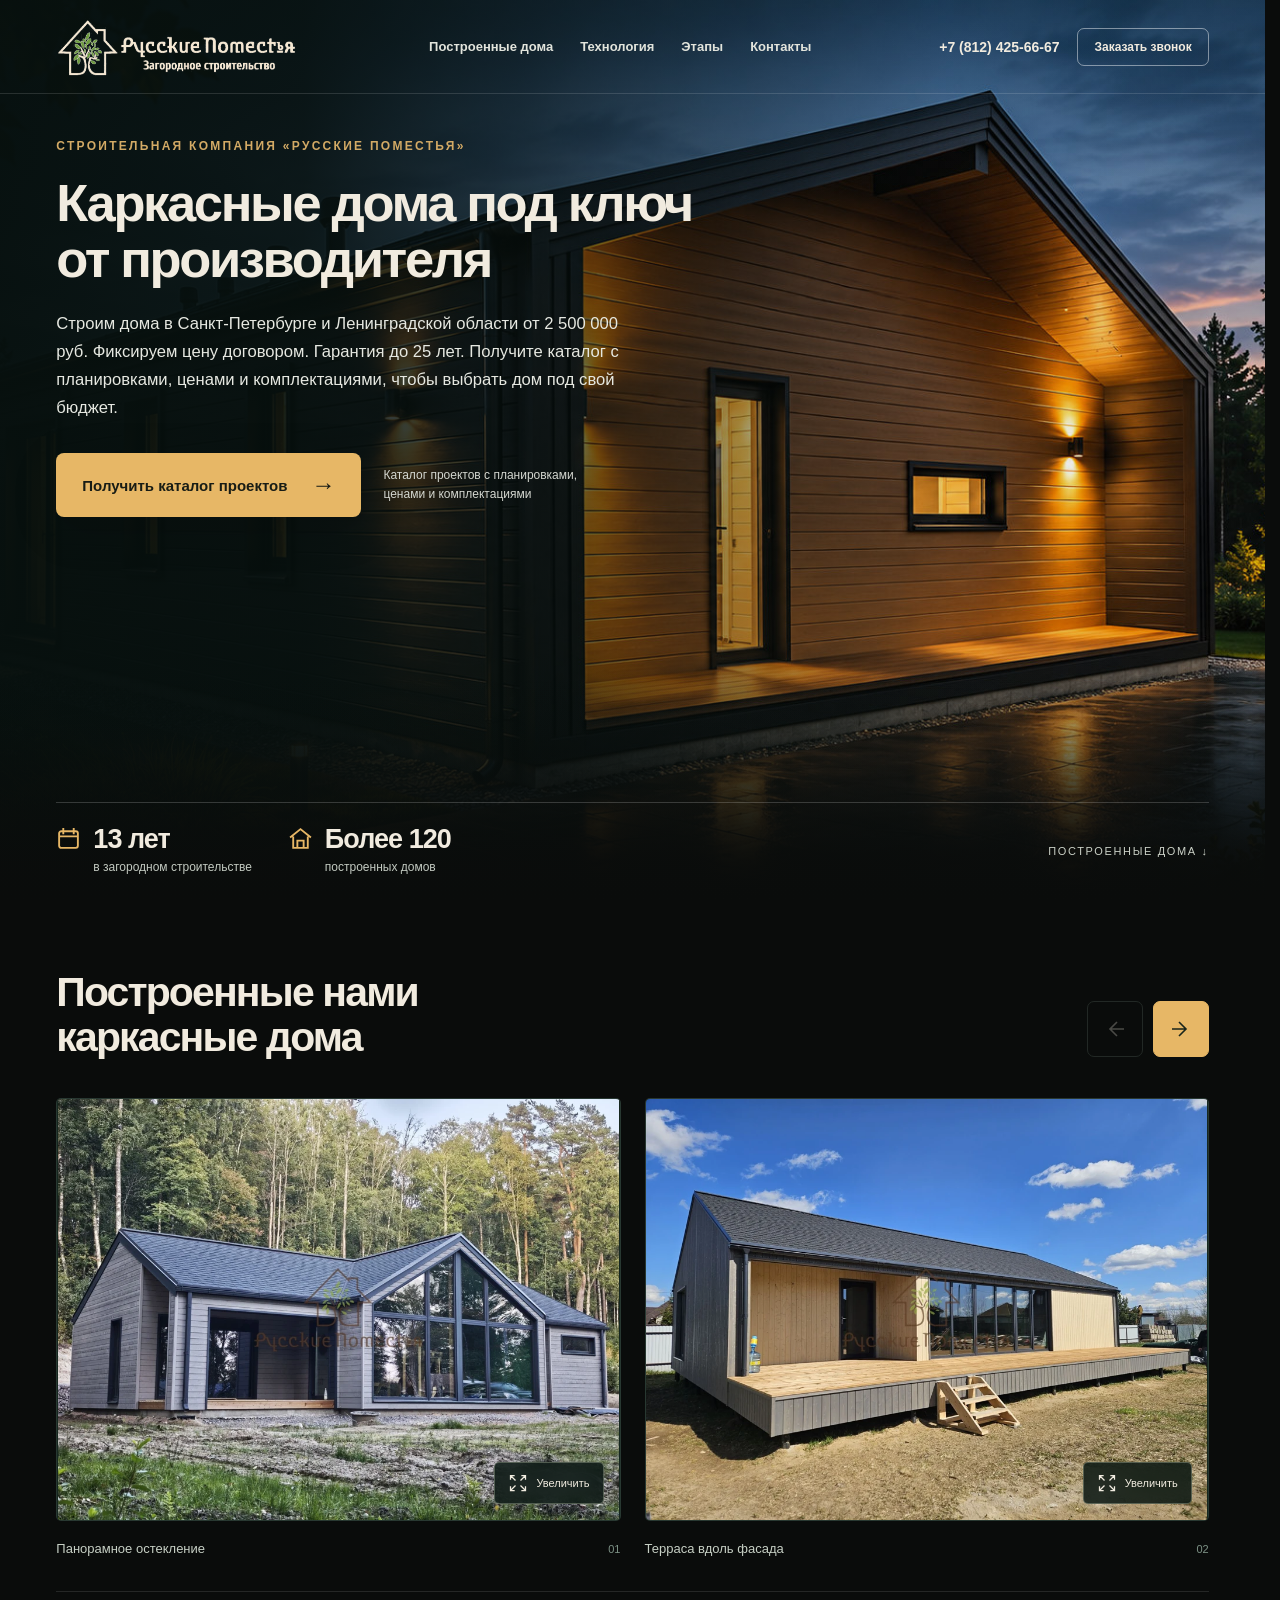
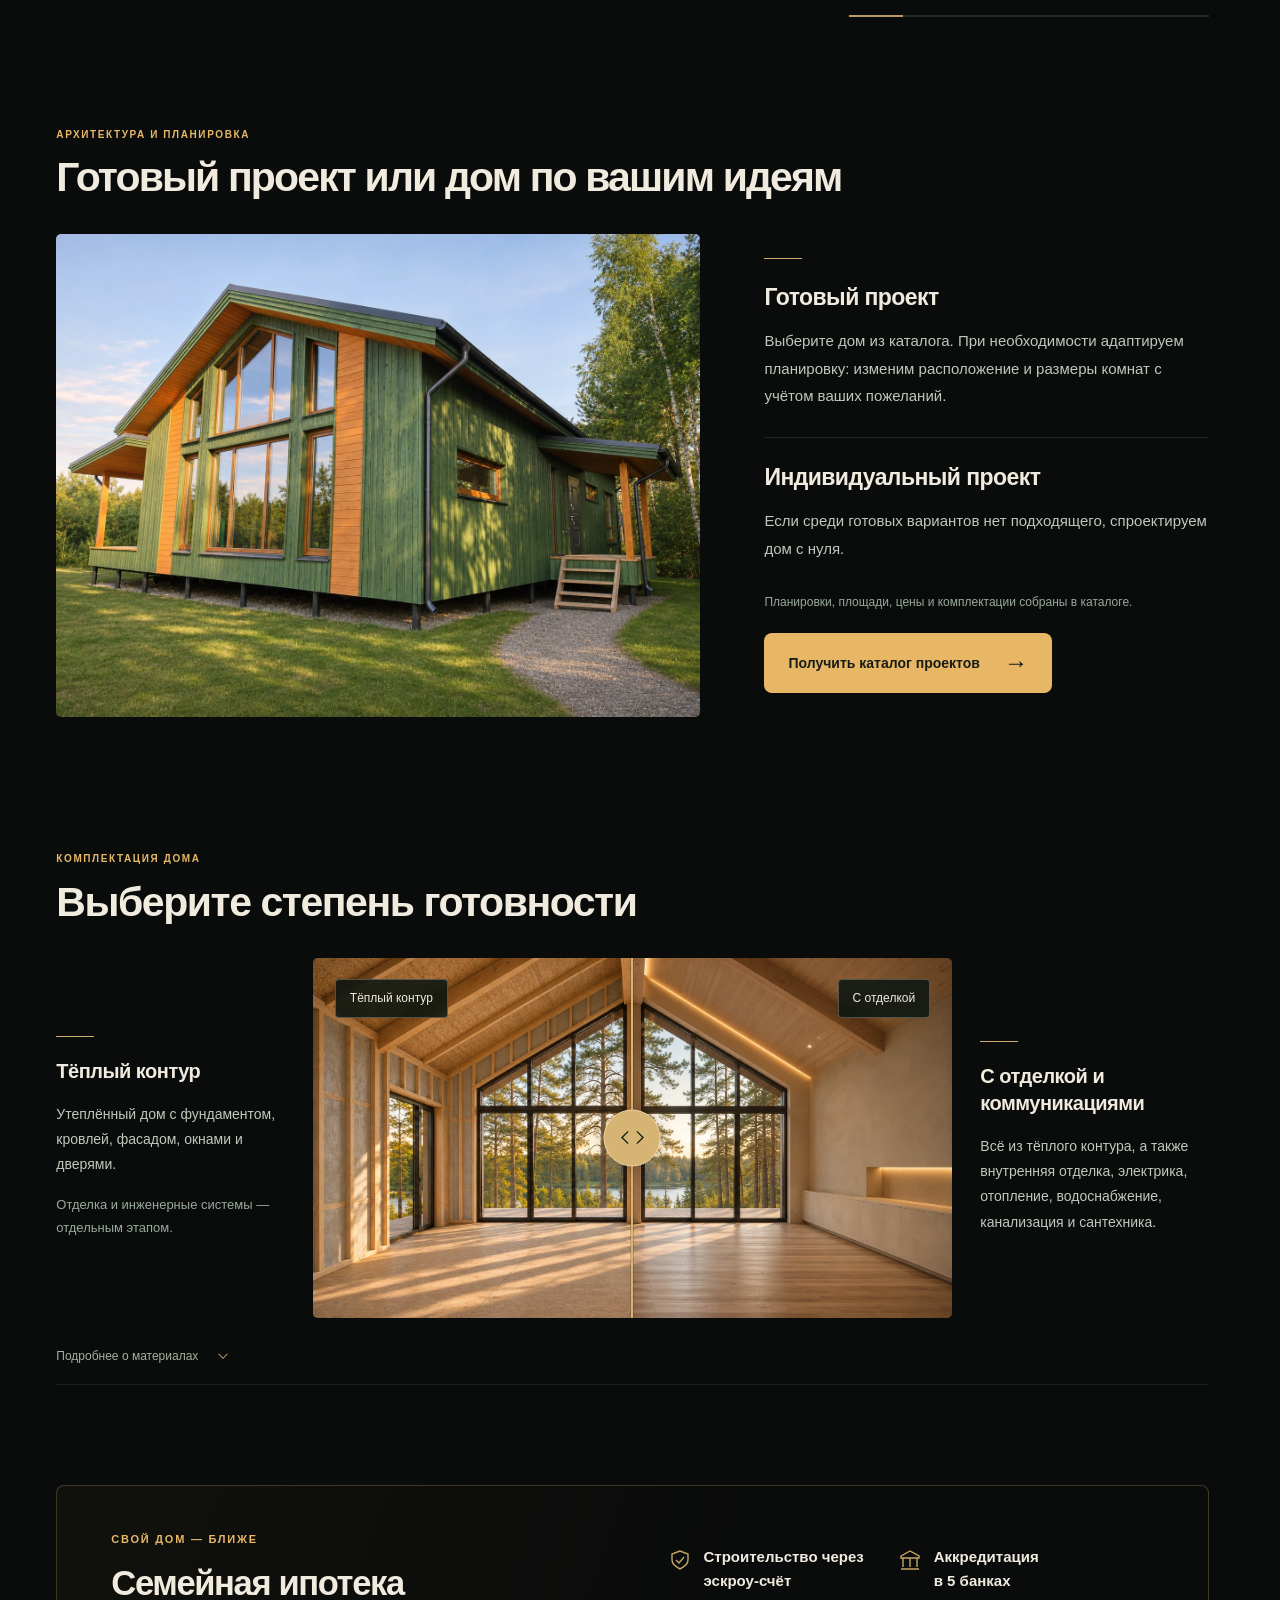
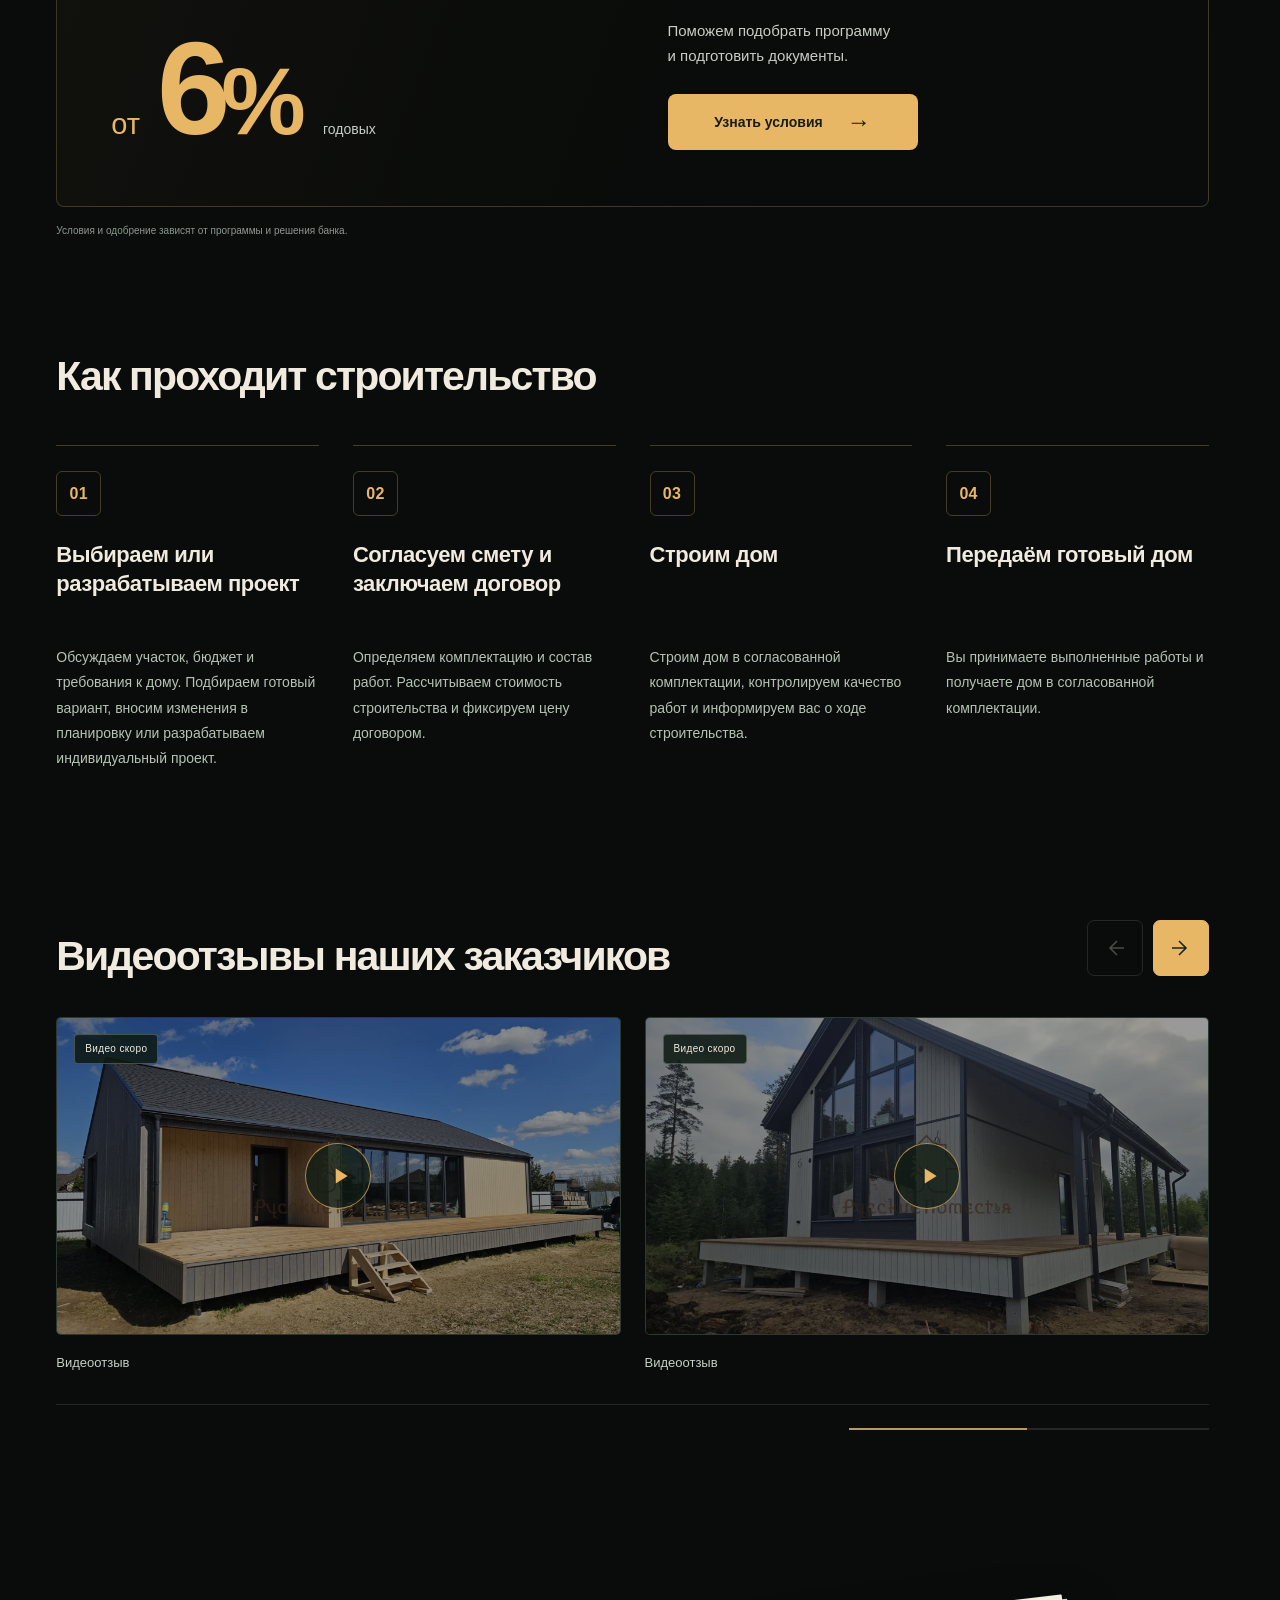
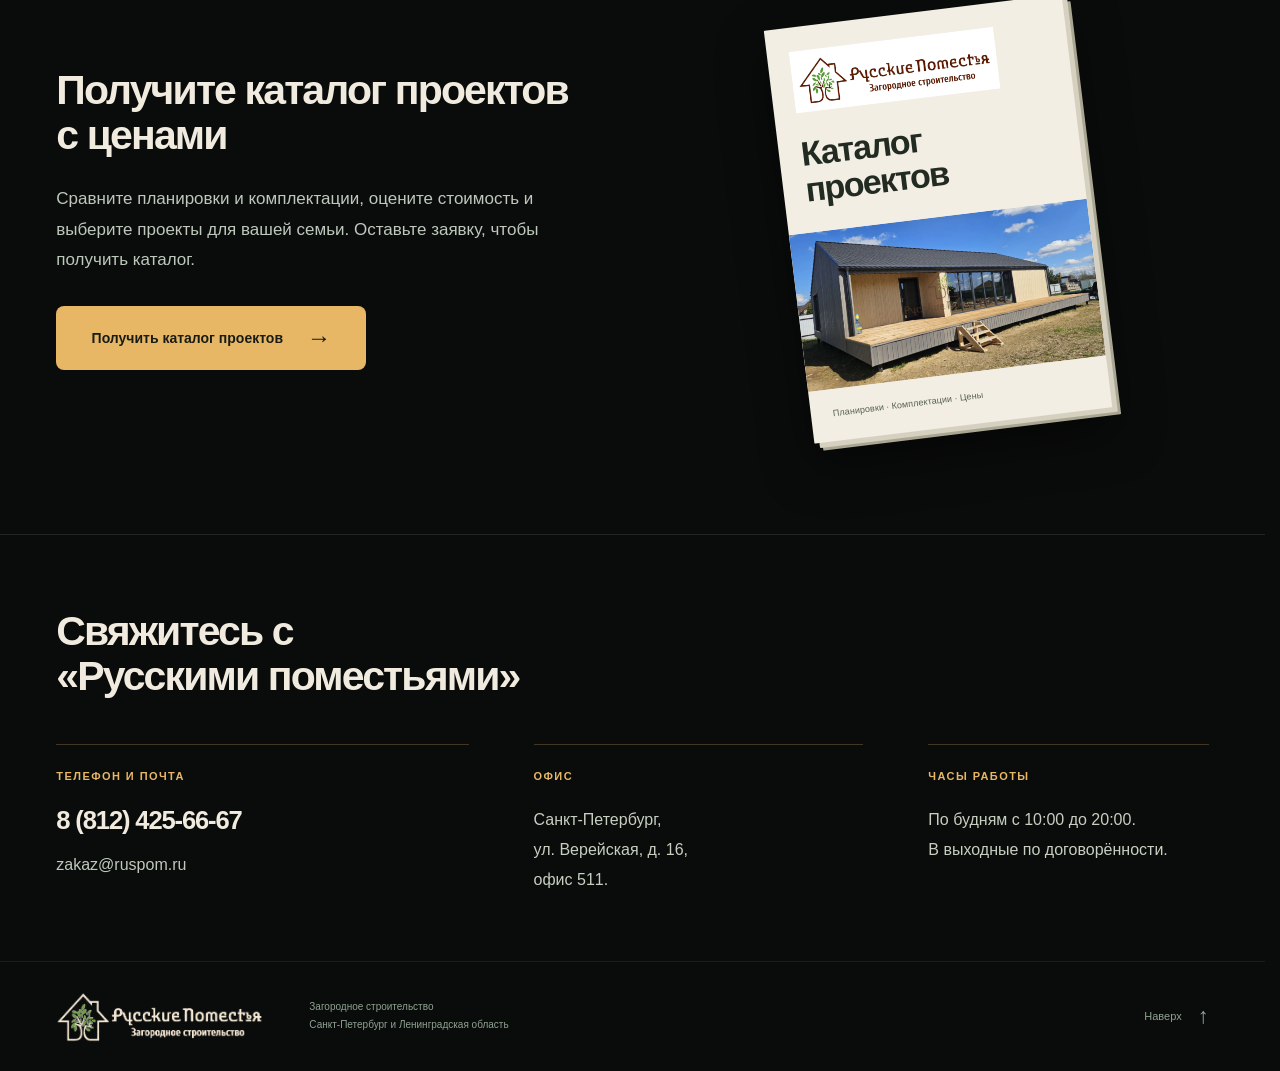
==== index.html @ b71138de "Refine project selection with retouched real-house photography" ====
<!doctype html><html lang="ru"><head><meta charset="utf-8"><meta name="viewport" content="width=device-width,initial-scale=1"><meta name="robots" content="noindex,nofollow"><meta name="theme-color" content="#0a0c0b"><meta name="description" content="Каркасные дома под ключ от производителя. Русские поместья — Санкт-Петербург и Ленинградская область."><title>Каркасные дома под ключ — Русские поместья</title><link rel="preload" as="image" href="assets/cinema/hero-approved.jpg"><link rel="stylesheet" href="assets/cinema.css?v=14"><script src="assets/cinema.js?v=11" defer></script></head><body><a class="skip-link" href="#works">К построенным домам</a><main>
<section id="home" aria-labelledby="hero-title" class="hero a"><div class="a__photo" style="background-image:url('assets/cinema/hero-approved.jpg')"></div><div class="a__shade"></div><header class="site-header"><a class="brand" href="#home" aria-label="Русские поместья"><img src="assets/cinema/logo-approved.png" alt="Русские поместья — Загородное строительство"></a><nav class="site-nav"><a href="#works">Построенные дома</a><a href="#tech">Технология</a><a href="#stages">Этапы</a><a href="#contacts">Контакты</a></nav><div class="site-contact"><a class="phone" href="tel:+78124256667">+7 (812) 425-66-67</a><a class="callback" href="tel:+78124256667">Заказать звонок</a></div></header><div class="a__inner"><div class="a__copy"><div class="a__eyebrow">Строительная компания «Русские поместья»</div><h1 class="display" id="hero-title">Каркасные дома под ключ от производителя</h1><p class="lead">Строим дома в Санкт-Петербурге и Ленинградской области от 2 500 000 руб. Фиксируем цену договором. Гарантия до 25 лет. Получите каталог с планировками, ценами и комплектациями, чтобы выбрать дом под свой бюджет.</p><div class="a__action"><button class="cta" type="button" data-catalog>Получить каталог проектов <span class="arrow">→</span></button><span class="note">Каталог проектов с планировками, ценами и комплектациями</span></div></div><div class="a__bottom"><div class="proof"><div class="proof__item"><svg viewBox="0 0 24 24" fill="none" stroke-width="1.8"><rect x="3" y="5" width="18" height="16" rx="2"/><path d="M7 2v6M17 2v6M3 10h18"/></svg><div><div class="proof__num">13 лет</div><span class="proof__text">в загородном строительстве</span></div></div><div class="proof__item"><svg viewBox="0 0 24 24" fill="none" stroke-width="1.8"><path d="M2 11 12 3l10 8M5 10v11h14V10M9 21v-7h6v7"/></svg><div><div class="proof__num">Более 120</div><span class="proof__text">построенных домов</span></div></div></div><a class="a__scroll" href="#works">Построенные дома ↓</a></div></div></section>
<section class="works" id="works" aria-labelledby="works-title"><div class="works-container"><div class="works-heading"><h2 id="works-title">Построенные нами<br>каркасные дома</h2><div class="gallery-controls"><div class="gallery-arrows"><button type="button" class="gallery-arrow " data-gallery-prev aria-label="Предыдущая фотография" disabled><svg viewBox="0 0 24 24" width="24" height="24" fill="none" stroke="currentColor" stroke-width="1.6" aria-hidden="true"><path d="M14 5l-7 7 7 7M7 12h14"/></svg></button><button type="button" class="gallery-arrow " data-gallery-next aria-label="Следующая фотография"><svg viewBox="0 0 24 24" width="24" height="24" fill="none" stroke="currentColor" stroke-width="1.6" aria-hidden="true"><path d="M10 5l7 7-7 7M17 12H3"/></svg></button></div></div></div><div class="gallery-window"><ul class="gallery-track" aria-label="Фотографии построенных домов" aria-roledescription="карусель" tabindex="0"><li class="gallery-card" aria-label="Фотография 1 из 13"><figure><button type="button" class="gallery-photo" data-open="0" aria-label="Открыть фотографию 1: Панорамное остекление"><img src="assets/cinema/preview-08.webp" width="1920" height="1440" alt="Панорамное остекление — построенный дом Русских поместий" loading="lazy" decoding="async" draggable="false"><span class="expand-photo"><svg viewBox="0 0 24 24" width="20" height="20" fill="none" stroke="currentColor" stroke-width="1.5" aria-hidden="true"><path d="M8 3H3v5M16 3h5v5M21 16v5h-5M8 21H3v-5M3 3l6 6M21 3l-6 6M21 21l-6-6M3 21l6-6"/></svg><span>Увеличить</span></span></button><figcaption><span>Панорамное остекление</span><span class="photo-index">01</span></figcaption></figure></li><li class="gallery-card" aria-label="Фотография 2 из 13"><figure><button type="button" class="gallery-photo" data-open="1" aria-label="Открыть фотографию 2: Терраса вдоль фасада"><img src="assets/cinema/preview-12.webp" width="1920" height="1440" alt="Терраса вдоль фасада — построенный дом Русских поместий" loading="lazy" decoding="async" draggable="false"><span class="expand-photo"><svg viewBox="0 0 24 24" width="20" height="20" fill="none" stroke="currentColor" stroke-width="1.5" aria-hidden="true"><path d="M8 3H3v5M16 3h5v5M21 16v5h-5M8 21H3v-5M3 3l6 6M21 3l-6 6M21 21l-6-6M3 21l6-6"/></svg><span>Увеличить</span></span></button><figcaption><span>Терраса вдоль фасада</span><span class="photo-index">02</span></figcaption></figure></li><li class="gallery-card" aria-label="Фотография 3 из 13"><figure><button type="button" class="gallery-photo" data-open="2" aria-label="Открыть фотографию 3: Дом в зелёном окружении"><img src="assets/cinema/preview-09.webp" width="1920" height="1440" alt="Дом в зелёном окружении — построенный дом Русских поместий" loading="lazy" decoding="async" draggable="false"><span class="expand-photo"><svg viewBox="0 0 24 24" width="20" height="20" fill="none" stroke="currentColor" stroke-width="1.5" aria-hidden="true"><path d="M8 3H3v5M16 3h5v5M21 16v5h-5M8 21H3v-5M3 3l6 6M21 3l-6 6M21 21l-6-6M3 21l6-6"/></svg><span>Увеличить</span></span></button><figcaption><span>Дом в зелёном окружении</span><span class="photo-index">03</span></figcaption></figure></li><li class="gallery-card" aria-label="Фотография 4 из 13"><figure><button type="button" class="gallery-photo" data-open="3" aria-label="Открыть фотографию 4: Деревянный фасад зимой"><img src="assets/cinema/preview-01.webp" width="1920" height="1440" alt="Деревянный фасад зимой — построенный дом Русских поместий" loading="lazy" decoding="async" draggable="false"><span class="expand-photo"><svg viewBox="0 0 24 24" width="20" height="20" fill="none" stroke="currentColor" stroke-width="1.5" aria-hidden="true"><path d="M8 3H3v5M16 3h5v5M21 16v5h-5M8 21H3v-5M3 3l6 6M21 3l-6 6M21 21l-6-6M3 21l6-6"/></svg><span>Увеличить</span></span></button><figcaption><span>Деревянный фасад зимой</span><span class="photo-index">04</span></figcaption></figure></li><li class="gallery-card" aria-label="Фотография 5 из 13"><figure><button type="button" class="gallery-photo" data-open="4" aria-label="Открыть фотографию 5: Крытая терраса"><img src="assets/cinema/preview-07.webp" width="1920" height="1440" alt="Крытая терраса — построенный дом Русских поместий" loading="lazy" decoding="async" draggable="false"><span class="expand-photo"><svg viewBox="0 0 24 24" width="20" height="20" fill="none" stroke="currentColor" stroke-width="1.5" aria-hidden="true"><path d="M8 3H3v5M16 3h5v5M21 16v5h-5M8 21H3v-5M3 3l6 6M21 3l-6 6M21 21l-6-6M3 21l6-6"/></svg><span>Увеличить</span></span></button><figcaption><span>Крытая терраса</span><span class="photo-index">05</span></figcaption></figure></li><li class="gallery-card" aria-label="Фотография 6 из 13"><figure><button type="button" class="gallery-photo" data-open="5" aria-label="Открыть фотографию 6: Высокое остекление фасада"><img src="assets/cinema/preview-10.webp" width="1920" height="1440" alt="Высокое остекление фасада — построенный дом Русских поместий" loading="lazy" decoding="async" draggable="false"><span class="expand-photo"><svg viewBox="0 0 24 24" width="20" height="20" fill="none" stroke="currentColor" stroke-width="1.5" aria-hidden="true"><path d="M8 3H3v5M16 3h5v5M21 16v5h-5M8 21H3v-5M3 3l6 6M21 3l-6 6M21 21l-6-6M3 21l6-6"/></svg><span>Увеличить</span></span></button><figcaption><span>Высокое остекление фасада</span><span class="photo-index">06</span></figcaption></figure></li><li class="gallery-card" aria-label="Фотография 7 из 13"><figure><button type="button" class="gallery-photo" data-open="6" aria-label="Открыть фотографию 7: Панорамный фасад"><img src="assets/cinema/preview-11.webp" width="1920" height="1440" alt="Панорамный фасад — построенный дом Русских поместий" loading="lazy" decoding="async" draggable="false"><span class="expand-photo"><svg viewBox="0 0 24 24" width="20" height="20" fill="none" stroke="currentColor" stroke-width="1.5" aria-hidden="true"><path d="M8 3H3v5M16 3h5v5M21 16v5h-5M8 21H3v-5M3 3l6 6M21 3l-6 6M21 21l-6-6M3 21l6-6"/></svg><span>Увеличить</span></span></button><figcaption><span>Панорамный фасад</span><span class="photo-index">07</span></figcaption></figure></li><li class="gallery-card" aria-label="Фотография 8 из 13"><figure><button type="button" class="gallery-photo" data-open="7" aria-label="Открыть фотографию 8: Фасад в вечернем освещении"><img src="assets/cinema/preview-06.webp" width="1920" height="1440" alt="Фасад в вечернем освещении — построенный дом Русских поместий" loading="lazy" decoding="async" draggable="false"><span class="expand-photo"><svg viewBox="0 0 24 24" width="20" height="20" fill="none" stroke="currentColor" stroke-width="1.5" aria-hidden="true"><path d="M8 3H3v5M16 3h5v5M21 16v5h-5M8 21H3v-5M3 3l6 6M21 3l-6 6M21 21l-6-6M3 21l6-6"/></svg><span>Увеличить</span></span></button><figcaption><span>Фасад в вечернем освещении</span><span class="photo-index">08</span></figcaption></figure></li><li class="gallery-card" aria-label="Фотография 9 из 13"><figure><button type="button" class="gallery-photo" data-open="8" aria-label="Открыть фотографию 9: Открытая терраса"><img src="assets/cinema/preview-14.webp" width="1920" height="1440" alt="Открытая терраса — построенный дом Русских поместий" loading="lazy" decoding="async" draggable="false"><span class="expand-photo"><svg viewBox="0 0 24 24" width="20" height="20" fill="none" stroke="currentColor" stroke-width="1.5" aria-hidden="true"><path d="M8 3H3v5M16 3h5v5M21 16v5h-5M8 21H3v-5M3 3l6 6M21 3l-6 6M21 21l-6-6M3 21l6-6"/></svg><span>Увеличить</span></span></button><figcaption><span>Открытая терраса</span><span class="photo-index">09</span></figcaption></figure></li><li class="gallery-card" aria-label="Фотография 10 из 13"><figure><button type="button" class="gallery-photo" data-open="9" aria-label="Открыть фотографию 10: Дом с крыльцом"><img src="assets/cinema/preview-13.webp" width="1920" height="1440" alt="Дом с крыльцом — построенный дом Русских поместий" loading="lazy" decoding="async" draggable="false"><span class="expand-photo"><svg viewBox="0 0 24 24" width="20" height="20" fill="none" stroke="currentColor" stroke-width="1.5" aria-hidden="true"><path d="M8 3H3v5M16 3h5v5M21 16v5h-5M8 21H3v-5M3 3l6 6M21 3l-6 6M21 21l-6-6M3 21l6-6"/></svg><span>Увеличить</span></span></button><figcaption><span>Дом с крыльцом</span><span class="photo-index">10</span></figcaption></figure></li><li class="gallery-card" aria-label="Фотография 11 из 13"><figure><button type="button" class="gallery-photo" data-open="10" aria-label="Открыть фотографию 11: Дом с крытой террасой"><img src="assets/cinema/preview-05.webp" width="1920" height="1440" alt="Дом с крытой террасой — построенный дом Русских поместий" loading="lazy" decoding="async" draggable="false"><span class="expand-photo"><svg viewBox="0 0 24 24" width="20" height="20" fill="none" stroke="currentColor" stroke-width="1.5" aria-hidden="true"><path d="M8 3H3v5M16 3h5v5M21 16v5h-5M8 21H3v-5M3 3l6 6M21 3l-6 6M21 21l-6-6M3 21l6-6"/></svg><span>Увеличить</span></span></button><figcaption><span>Дом с крытой террасой</span><span class="photo-index">11</span></figcaption></figure></li><li class="gallery-card" aria-label="Фотография 12 из 13"><figure><button type="button" class="gallery-photo" data-open="11" aria-label="Открыть фотографию 12: Одноэтажный дом зимой"><img src="assets/cinema/preview-02.webp" width="1920" height="1440" alt="Одноэтажный дом зимой — построенный дом Русских поместий" loading="lazy" decoding="async" draggable="false"><span class="expand-photo"><svg viewBox="0 0 24 24" width="20" height="20" fill="none" stroke="currentColor" stroke-width="1.5" aria-hidden="true"><path d="M8 3H3v5M16 3h5v5M21 16v5h-5M8 21H3v-5M3 3l6 6M21 3l-6 6M21 21l-6-6M3 21l6-6"/></svg><span>Увеличить</span></span></button><figcaption><span>Одноэтажный дом зимой</span><span class="photo-index">12</span></figcaption></figure></li><li class="gallery-card" aria-label="Фотография 13 из 13"><figure><button type="button" class="gallery-photo" data-open="12" aria-label="Открыть фотографию 13: Дом зимой"><img src="assets/cinema/preview-03.webp" width="1920" height="1440" alt="Дом зимой — построенный дом Русских поместий" loading="lazy" decoding="async" draggable="false"><span class="expand-photo"><svg viewBox="0 0 24 24" width="20" height="20" fill="none" stroke="currentColor" stroke-width="1.5" aria-hidden="true"><path d="M8 3H3v5M16 3h5v5M21 16v5h-5M8 21H3v-5M3 3l6 6M21 3l-6 6M21 21l-6-6M3 21l6-6"/></svg><span>Увеличить</span></span></button><figcaption><span>Дом зимой</span><span class="photo-index">13</span></figcaption></figure></li></ul></div><div class="gallery-bottom"><div class="gallery-progress" aria-hidden="true"><span></span></div></div></div></section>

<section class="projects content-section" id="projects" aria-labelledby="projects-title">
 <div class="section-container">
  <div class="projects-heading"><p class="project-eyebrow">Архитектура и планировка</p><h2 id="projects-title">Готовый проект или дом по вашим идеям</h2></div>
  <div class="projects-layout">
   <figure class="project-visual"><img src="assets/cinema/house-09-project.webp" width="1448" height="1086" alt="Построенный дом с панорамными окнами; окружение фотографии обработано" loading="lazy" decoding="async"></figure>
   <div class="project-options">
    <article class="project-option"><h3>Готовый проект</h3><p>Выберите дом из каталога. При необходимости адаптируем планировку: изменим расположение и размеры комнат с учётом ваших пожеланий.</p></article>
    <article class="project-option"><h3>Индивидуальный проект</h3><p>Если среди готовых вариантов нет подходящего, спроектируем дом с нуля.</p></article>
    <div class="project-catalogue"><p>Планировки, площади, цены и комплектации собраны в каталоге.</p><button class="cta" type="button" data-catalog>Получить каталог проектов <span class="arrow" aria-hidden="true">→</span></button></div>
   </div>
  </div>
 </div>
</section>

<section class="tech readiness finish-section content-section" id="tech" aria-labelledby="tech-title">
 <div class="section-container">
  <div class="finish-heading"><p class="readiness-eyebrow">Комплектация дома</p><h2 id="tech-title">Выберите степень готовности</h2></div>
  <div class="finish-layout">
   <div class="finish-copy finish-copy-before">
    <h3>Тёплый контур</h3>
    <p>Утеплённый дом с фундаментом, кровлей, фасадом, окнами и дверями.</p>
    <p class="finish-copy-note">Отделка и инженерные системы — отдельным этапом.</p>
   </div>
   <figure class="finish-figure" aria-label="Сравнение интерьера до и после отделки">
   <div class="finish-comparison" data-finish-comparison style="--reveal:50%" role="group" aria-labelledby="tech-title">
    <img class="finish-photo finish-photo-after" src="assets/cinema/interior-finished.webp" width="1672" height="941" alt="Визуализация готового интерьера: отделанные стены и потолок, деревянный пол и освещение" loading="lazy" decoding="async" draggable="false">
    <div class="finish-before"><img class="finish-photo" src="assets/cinema/interior-shell.webp" width="1672" height="941" alt="Визуализация того же помещения до внутренних работ: незавершённые поверхности и черновой пол" loading="lazy" decoding="async" draggable="false"></div>
    <input class="finish-range" type="range" min="0" max="100" step="1" value="50" aria-label="Сравнить тёплый контур и готовую отделку" aria-valuetext="Тёплый контур — 50 процентов изображения, с отделкой — 50 процентов">
    <span class="finish-state finish-state-before" aria-hidden="true">Тёплый контур</span><span class="finish-state finish-state-after" aria-hidden="true">С отделкой</span>
    <span class="finish-handle" aria-hidden="true"><span class="finish-knob"><svg viewBox="0 0 32 24" width="28" height="24" fill="none" stroke="currentColor" stroke-width="1.6"><path d="m11 5-7 7 7 7m10-14 7 7-7 7"/></svg></span></span>
   </div>
   </figure>
   <div class="finish-copy finish-copy-after">
    <h3>С отделкой и коммуникациями</h3>
    <p>Всё из тёплого контура, а также внутренняя отделка, электрика, отопление, водоснабжение, канализация и сантехника.</p>
   </div>
  </div>
  <details class="readiness-details"><summary>Подробнее о материалах <svg viewBox="0 0 24 24" width="18" height="18" fill="none" stroke="currentColor" stroke-width="1.4" aria-hidden="true"><path d="m6 9 6 6 6-6"/></svg></summary><div><p>Каркас собираем из строганой доски камерной сушки. Применяем утепление, пароизоляцию и ветрозащитные мембраны, устанавливаем энергоэффективные стеклопакеты.</p><p>Тип фундамента, толщину утепления, кровельное покрытие и отделку определяем по проекту. Точный состав комплектации выбранного дома указан в каталоге.</p></div></details>
 </div>
</section>
<section class="mortgage" id="mortgage" aria-labelledby="mortgage-title"><div class="mortgage-container"><div class="mortgage-panel"><div class="mortgage-offer"><p class="mortgage-eyebrow">Свой дом — ближе</p><h2 id="mortgage-title">Семейная ипотека</h2><p class="mortgage-rate" aria-label="От 6 процентов годовых"><span class="rate-from">от</span><strong>6<span class="rate-percent">%</span></strong><span class="rate-period">годовых</span></p></div><div class="mortgage-details"><div class="mortgage-benefits"><p><svg viewBox="0 0 24 24" width="24" height="24" fill="none" stroke="currentColor" stroke-width="1.4" aria-hidden="true"><path d="M12 3 4 6v6c0 4 4 7 8 9 4-2 8-5 8-9V6l-8-3Z"/><path d="m8 12 3 3 5-6"/></svg><span>Строительство через<br>эскроу-счёт</span></p><p><svg viewBox="0 0 24 24" width="24" height="24" fill="none" stroke="currentColor" stroke-width="1.4" aria-hidden="true"><path d="m3 8 9-5 9 5v2H3V8ZM5 10v9m7-9v9m7-9v9M3 21h18"/></svg><span>Аккредитация<br>в 5 банках</span></p></div><p class="mortgage-description">Поможем подобрать программу<br>и подготовить документы.</p><a class="cta mortgage-cta" href="tel:+78124256667">Узнать условия <span class="arrow" aria-hidden="true">→</span></a></div></div><p class="mortgage-note">Условия и одобрение зависят от программы и решения банка.</p></div></section>

<section class="stages content-section" id="stages" aria-labelledby="stages-title"><div class="section-container"><h2 id="stages-title">Как проходит строительство</h2><ol class="stages-list"><li><span class="stage-number" aria-hidden="true">01</span><div><h3>Выбираем или разрабатываем проект</h3><p>Обсуждаем участок, бюджет и требования к дому. Подбираем готовый вариант, вносим изменения в планировку или разрабатываем индивидуальный проект.</p></div></li><li><span class="stage-number" aria-hidden="true">02</span><div><h3>Согласуем смету и заключаем договор</h3><p>Определяем комплектацию и состав работ. Рассчитываем стоимость строительства и фиксируем цену договором.</p></div></li><li><span class="stage-number" aria-hidden="true">03</span><div><h3>Строим дом</h3><p>Строим дом в согласованной комплектации, контролируем качество работ и информируем вас о ходе строительства.</p></div></li><li><span class="stage-number" aria-hidden="true">04</span><div><h3>Передаём готовый дом</h3><p>Вы принимаете выполненные работы и получаете дом в согласованной комплектации.</p></div></li></ol></div></section>

<section class="reviews content-section" id="reviews" aria-labelledby="reviews-title"><div class="section-container"><div class="works-heading"><h2 id="reviews-title">Видеоотзывы наших заказчиков</h2><div class="gallery-controls"><div class="gallery-arrows"><button type="button" class="gallery-arrow" data-video-prev aria-label="Предыдущее видео" disabled><svg viewBox="0 0 24 24" width="24" height="24" fill="none" stroke="currentColor" stroke-width="1.6" aria-hidden="true"><path d="M14 5l-7 7 7 7M7 12h14"/></svg></button><button type="button" class="gallery-arrow" data-video-next aria-label="Следующее видео"><svg viewBox="0 0 24 24" width="24" height="24" fill="none" stroke="currentColor" stroke-width="1.6" aria-hidden="true"><path d="M10 5l7 7-7 7M17 12H3"/></svg></button></div></div></div><ul class="gallery-track video-track" aria-label="Видеоотзывы заказчиков" aria-roledescription="карусель" tabindex="0"><li class="gallery-card video-card"><figure><button class="video-poster" type="button" data-video="0" aria-label="Видеоотзыв: видео скоро"><img src="assets/cinema/preview-12.webp" width="960" height="720" alt="" loading="lazy" draggable="false"><span class="video-soon">Видео скоро</span><span class="video-play"><svg viewBox="0 0 24 24" width="26" height="26" fill="currentColor" aria-hidden="true"><path d="m9 5 11 7-11 7V5Z"/></svg></span></button><figcaption><span>Видеоотзыв</span></figcaption></figure></li><li class="gallery-card video-card"><figure><button class="video-poster" type="button" data-video="1" aria-label="Видеоотзыв: видео скоро"><img src="assets/cinema/preview-11.webp" width="960" height="720" alt="" loading="lazy" draggable="false"><span class="video-soon">Видео скоро</span><span class="video-play"><svg viewBox="0 0 24 24" width="26" height="26" fill="currentColor" aria-hidden="true"><path d="m9 5 11 7-11 7V5Z"/></svg></span></button><figcaption><span>Видеоотзыв</span></figcaption></figure></li><li class="gallery-card video-card"><figure><button class="video-poster" type="button" data-video="2" aria-label="Видеоотзыв: видео скоро"><img src="assets/cinema/preview-09.webp" width="960" height="720" alt="" loading="lazy" draggable="false"><span class="video-soon">Видео скоро</span><span class="video-play"><svg viewBox="0 0 24 24" width="26" height="26" fill="currentColor" aria-hidden="true"><path d="m9 5 11 7-11 7V5Z"/></svg></span></button><figcaption><span>Видеоотзыв</span></figcaption></figure></li><li class="gallery-card video-card"><figure><button class="video-poster" type="button" data-video="3" aria-label="Видеоотзыв: видео скоро"><img src="assets/cinema/preview-08.webp" width="960" height="720" alt="" loading="lazy" draggable="false"><span class="video-soon">Видео скоро</span><span class="video-play"><svg viewBox="0 0 24 24" width="26" height="26" fill="currentColor" aria-hidden="true"><path d="m9 5 11 7-11 7V5Z"/></svg></span></button><figcaption><span>Видеоотзыв</span></figcaption></figure></li></ul><div class="video-gallery-bottom"><div class="video-progress" aria-hidden="true"><span></span></div></div></div></section>

<section class="catalogue content-section" id="catalogue" aria-labelledby="catalogue-title"><div class="section-container catalogue-layout"><div class="catalogue-copy"><h2 id="catalogue-title" tabindex="-1">Получите каталог проектов с ценами</h2><p>Сравните планировки и комплектации, оцените стоимость и выберите проекты для вашей семьи. Оставьте заявку, чтобы получить каталог.</p><button class="cta" type="button" data-catalog-request>Получить каталог проектов <span class="arrow" aria-hidden="true">→</span></button></div><div class="catalogue-art" aria-hidden="true"><div class="catalogue-book"><img class="catalogue-brand" src="assets/logo-official.png" width="1452" height="384" alt=""><div class="book-title">Каталог<br>проектов</div><div class="book-photo"><img class="" src="assets/cinema/house-12.webp" width="1920" height="1440" alt="" loading="lazy" decoding="async"></div><div class="book-caption">Планировки · Комплектации · Цены</div></div></div></div></section>

<section class="contacts content-section" id="contacts" aria-labelledby="contacts-title"><div class="section-container"><h2 id="contacts-title">Свяжитесь с<br>«Русскими поместьями»</h2><div class="contacts-grid"><div class="contact-item contact-direct"><h3>Телефон и почта</h3><a class="contact-phone" href="tel:+78124256667">8 (812) 425-66-67</a><a class="contact-email" href="mailto:zakaz@ruspom.ru">zakaz@ruspom.ru</a></div><div class="contact-item"><h3>Офис</h3><address>Санкт-Петербург,<br> ул. Верейская, д. 16,<br> офис 511.</address></div><div class="contact-item"><h3>Часы работы</h3><p>По будням с 10:00 до 20:00.<br>В выходные по договорённости.</p></div></div></div></section>
</main><footer class="site-footer"><div class="section-container footer-inner"><a class="footer-brand" href="#home" aria-label="Русские поместья — к началу страницы"><img src="assets/cinema/logo-approved.png" width="945" height="250" alt="Русские поместья — Загородное строительство"></a><span>Загородное строительство<br>Санкт-Петербург и Ленинградская область</span><a class="back-top" href="#home">Наверх <span aria-hidden="true">↑</span></a></div></footer><dialog class="viewer" aria-label="Просмотр фотографий построенных домов"><div class="viewer-header"><div class="viewer-count"><span data-viewer-number>01</span><span>/ 13</span></div><span class="viewer-brand">Русские поместья</span><button class="viewer-close" type="button" aria-label="Закрыть просмотр фотографий"><span>Закрыть</span><svg viewBox="0 0 24 24" width="22" height="22" fill="none" stroke="currentColor" stroke-width="1.5" aria-hidden="true"><path d="m5 5 14 14M19 5 5 19"/></svg></button></div><div class="viewer-stage"><ul class="viewer-track" aria-label="Увеличенные фотографии" tabindex="0"><li class="viewer-slide" aria-label="Фотография 1 из 13"><img data-src="assets/cinema/house-08.webp" width="1920" height="1440" alt="Панорамное остекление — построенный дом Русских поместий" draggable="false"></li><li class="viewer-slide" aria-label="Фотография 2 из 13"><img data-src="assets/cinema/house-12.webp" width="1920" height="1440" alt="Терраса вдоль фасада — построенный дом Русских поместий" draggable="false"></li><li class="viewer-slide" aria-label="Фотография 3 из 13"><img data-src="assets/cinema/house-09.webp" width="1920" height="1440" alt="Дом в зелёном окружении — построенный дом Русских поместий" draggable="false"></li><li class="viewer-slide" aria-label="Фотография 4 из 13"><img data-src="assets/cinema/house-01.webp" width="1920" height="1440" alt="Деревянный фасад зимой — построенный дом Русских поместий" draggable="false"></li><li class="viewer-slide" aria-label="Фотография 5 из 13"><img data-src="assets/cinema/house-07.webp" width="1920" height="1440" alt="Крытая терраса — построенный дом Русских поместий" draggable="false"></li><li class="viewer-slide" aria-label="Фотография 6 из 13"><img data-src="assets/cinema/house-10.webp" width="1920" height="1440" alt="Высокое остекление фасада — построенный дом Русских поместий" draggable="false"></li><li class="viewer-slide" aria-label="Фотография 7 из 13"><img data-src="assets/cinema/house-11.webp" width="1920" height="1440" alt="Панорамный фасад — построенный дом Русских поместий" draggable="false"></li><li class="viewer-slide" aria-label="Фотография 8 из 13"><img data-src="assets/cinema/house-06.webp" width="1920" height="1440" alt="Фасад в вечернем освещении — построенный дом Русских поместий" draggable="false"></li><li class="viewer-slide" aria-label="Фотография 9 из 13"><img data-src="assets/cinema/house-14.webp" width="1920" height="1440" alt="Открытая терраса — построенный дом Русских поместий" draggable="false"></li><li class="viewer-slide" aria-label="Фотография 10 из 13"><img data-src="assets/cinema/house-13.webp" width="1920" height="1440" alt="Дом с крыльцом — построенный дом Русских поместий" draggable="false"></li><li class="viewer-slide" aria-label="Фотография 11 из 13"><img data-src="assets/cinema/house-05.webp" width="1920" height="1440" alt="Дом с крытой террасой — построенный дом Русских поместий" draggable="false"></li><li class="viewer-slide" aria-label="Фотография 12 из 13"><img data-src="assets/cinema/house-02.webp" width="1920" height="1440" alt="Одноэтажный дом зимой — построенный дом Русских поместий" draggable="false"></li><li class="viewer-slide" aria-label="Фотография 13 из 13"><img data-src="assets/cinema/house-03.webp" width="1920" height="1440" alt="Дом зимой — построенный дом Русских поместий" draggable="false"></li></ul><button type="button" class="gallery-arrow viewer-arrow viewer-arrow-prev" data-viewer-prev aria-label="Предыдущая фотография" disabled><svg viewBox="0 0 24 24" width="24" height="24" fill="none" stroke="currentColor" stroke-width="1.6" aria-hidden="true"><path d="M14 5l-7 7 7 7M7 12h14"/></svg></button><button type="button" class="gallery-arrow viewer-arrow viewer-arrow-next" data-viewer-next aria-label="Следующая фотография"><svg viewBox="0 0 24 24" width="24" height="24" fill="none" stroke="currentColor" stroke-width="1.6" aria-hidden="true"><path d="M10 5l7 7-7 7M17 12H3"/></svg></button></div><div class="viewer-bottom"><div class="viewer-caption-row"><p class="viewer-caption" aria-live="polite"></p><span class="viewer-hint"><span class="desktop-hint">← → Листайте стрелками</span><span class="touch-hint">Листайте пальцем</span></span></div><div class="viewer-thumbs" aria-label="Выбрать фотографию"><button type="button" class="viewer-thumb" data-select="0" aria-label="Фотография 1: Панорамное остекление" aria-pressed="false"><img data-src="assets/cinema/thumb-08.webp" width="320" height="240" alt="" draggable="false"></button><button type="button" class="viewer-thumb" data-select="1" aria-label="Фотография 2: Терраса вдоль фасада" aria-pressed="false"><img data-src="assets/cinema/thumb-12.webp" width="320" height="240" alt="" draggable="false"></button><button type="button" class="viewer-thumb" data-select="2" aria-label="Фотография 3: Дом в зелёном окружении" aria-pressed="false"><img data-src="assets/cinema/thumb-09.webp" width="320" height="240" alt="" draggable="false"></button><button type="button" class="viewer-thumb" data-select="3" aria-label="Фотография 4: Деревянный фасад зимой" aria-pressed="false"><img data-src="assets/cinema/thumb-01.webp" width="320" height="240" alt="" draggable="false"></button><button type="button" class="viewer-thumb" data-select="4" aria-label="Фотография 5: Крытая терраса" aria-pressed="false"><img data-src="assets/cinema/thumb-07.webp" width="320" height="240" alt="" draggable="false"></button><button type="button" class="viewer-thumb" data-select="5" aria-label="Фотография 6: Высокое остекление фасада" aria-pressed="false"><img data-src="assets/cinema/thumb-10.webp" width="320" height="240" alt="" draggable="false"></button><button type="button" class="viewer-thumb" data-select="6" aria-label="Фотография 7: Панорамный фасад" aria-pressed="false"><img data-src="assets/cinema/thumb-11.webp" width="320" height="240" alt="" draggable="false"></button><button type="button" class="viewer-thumb" data-select="7" aria-label="Фотография 8: Фасад в вечернем освещении" aria-pressed="false"><img data-src="assets/cinema/thumb-06.webp" width="320" height="240" alt="" draggable="false"></button><button type="button" class="viewer-thumb" data-select="8" aria-label="Фотография 9: Открытая терраса" aria-pressed="false"><img data-src="assets/cinema/thumb-14.webp" width="320" height="240" alt="" draggable="false"></button><button type="button" class="viewer-thumb" data-select="9" aria-label="Фотография 10: Дом с крыльцом" aria-pressed="false"><img data-src="assets/cinema/thumb-13.webp" width="320" height="240" alt="" draggable="false"></button><button type="button" class="viewer-thumb" data-select="10" aria-label="Фотография 11: Дом с крытой террасой" aria-pressed="false"><img data-src="assets/cinema/thumb-05.webp" width="320" height="240" alt="" draggable="false"></button><button type="button" class="viewer-thumb" data-select="11" aria-label="Фотография 12: Одноэтажный дом зимой" aria-pressed="false"><img data-src="assets/cinema/thumb-02.webp" width="320" height="240" alt="" draggable="false"></button><button type="button" class="viewer-thumb" data-select="12" aria-label="Фотография 13: Дом зимой" aria-pressed="false"><img data-src="assets/cinema/thumb-03.webp" width="320" height="240" alt="" draggable="false"></button></div></div></dialog><dialog class="video-viewer" aria-label="Видеоотзыв"><div class="video-viewer-header"><p class="video-viewer-title">Видеоотзыв</p><button class="video-close viewer-close" type="button" aria-label="Закрыть видео"><span>Закрыть</span><svg viewBox="0 0 24 24" width="22" height="22" fill="none" stroke="currentColor" stroke-width="1.5" aria-hidden="true"><path d="m5 5 14 14M19 5 5 19"/></svg></button></div><div class="video-player"></div></dialog><div class="preview-notice" role="status" aria-live="polite"></div></body></html>
---- assets/cinema.css ----
:root{--cream:#f1ebdf;--muted:#c7cdc6;--gold:#e7b766;--olive:#b6c29a;--charcoal:#0a0c0b}
*{box-sizing:border-box}html,body{margin:0;min-height:100%;background:var(--charcoal);color:#f1ebdf;font-family:Manrope,Arial,sans-serif}button{font:inherit}a{color:inherit;text-decoration:none}button{cursor:pointer}
.hero{min-height:100vh;min-height:100dvh;position:relative;overflow:hidden}
.site-header{height:94px;display:flex;align-items:center;justify-content:space-between;gap:22px;position:relative;z-index:8;max-width:1740px;margin:auto;padding:0 clamp(25px,4.4vw,80px)}
.brand{display:block;flex:none;width:245px;line-height:0}.brand img{width:100%;height:auto;max-height:64px;object-fit:contain;object-position:left center}
.site-nav{display:flex;gap:27px;align-items:center;font-size:13px;font-weight:600;color:#e2e4dc}.site-nav a{transition:opacity .2s}.site-nav a:hover{opacity:.68}
.site-contact{display:flex;align-items:center;gap:18px;white-space:nowrap;font-size:14px;font-weight:700}.phone{font-weight:800}.callback{border:1px solid rgba(255,255,255,.45);border-radius:7px;padding:11px 16px;font-size:12px;font-weight:700}
.display{font-size:clamp(40px,4.1vw,72px);line-height:1.06;letter-spacing:-.045em;font-weight:800;margin:0}
.lead{font-size:clamp(15px,1.3vw,19px);line-height:1.67;margin:0;color:#e6e8e1}
.cta{border:0;background:var(--gold);color:#181c15;display:inline-flex;align-items:center;justify-content:center;gap:24px;font-weight:800;padding:20px 26px;min-height:62px;border-radius:8px;font-size:15px;white-space:nowrap;box-shadow:0 12px 45px rgba(4,6,4,.16)}.cta:hover{filter:brightness(1.08)}.cta .arrow{font-size:24px;font-weight:400;line-height:1}
.proof{display:flex;gap:36px;align-items:flex-start}.proof__item{display:flex;gap:12px;align-items:flex-start}.proof__num{font-size:28px;line-height:1;font-weight:800;letter-spacing:-.035em}.proof__text{display:block;font-size:12px;color:#c3cac1;line-height:1.45;margin-top:6px}.proof__item svg{width:25px;height:25px;flex:none;stroke:var(--gold)}
.note{font-size:12px;line-height:1.6;color:#d4d7d0;max-width:238px}
/* A — cinematic: full-bleed image, left asymmetric type slab, proof along lower left */
.a{background:var(--charcoal)}.a__photo{position:absolute;inset:0;background-size:cover;background-position:65% 52%}.a__shade{position:absolute;inset:0;background:linear-gradient(90deg,#07100efa 0%,#07100eeb 24%,#07100ea9 42%,#07100e14 75%),linear-gradient(0deg,#06100dcf 0%,transparent 28%,transparent 76%,#08100a50)}
.a .site-header{border-bottom:1px solid #ffffff21}.a__inner{position:relative;z-index:3;max-width:1740px;padding:clamp(32px,5vh,70px) clamp(25px,4.4vw,80px) 24px;margin:auto;min-height:calc(100dvh - 94px);display:flex;flex-direction:column;justify-content:space-between}
.a__copy{max-width:645px}.a__eyebrow{font-size:12px;color:#d3aa65;font-weight:800;letter-spacing:.19em;margin-bottom:22px;text-transform:uppercase}.a .display{max-width:650px;margin-bottom:24px}.a .lead{max-width:590px}.a__action{display:flex;align-items:center;gap:22px;margin-top:32px}.a__bottom{display:flex;align-items:center;justify-content:space-between;gap:25px;border-top:1px solid #ffffff2e;padding-top:23px}.a .proof__num{font-size:27px}.a__scroll{font-size:11px;text-transform:uppercase;letter-spacing:.15em;color:#cad0c6}
/* The approved first screen is above. Shared controls and the second section follow. */
html{scroll-behavior:smooth;scrollbar-gutter:stable}body{overflow-x:hidden}button,a{-webkit-tap-highlight-color:transparent}button:focus-visible,a:focus-visible,[tabindex]:focus-visible{outline:2px solid var(--gold);outline-offset:5px}.skip-link{position:absolute;top:-100px;left:16px;padding:14px 18px;background:var(--gold);color:#101c15;z-index:30}.skip-link:focus{top:10px}.hero{isolation:isolate}.a__inner{gap:48px}.a__scroll{padding:10px 0}.works{background:var(--charcoal);padding:70px 0 46px;overflow:hidden}.works-container{max-width:1740px;margin:0 auto;padding:0 clamp(25px,4.4vw,80px)}.works-heading{display:flex;justify-content:space-between;align-items:flex-end;gap:40px;margin-bottom:38px}.works h2{font-size:clamp(34px,3.2vw,54px);line-height:1.1;letter-spacing:-.045em;font-weight:800;margin:0;color:var(--cream)}.gallery-controls{display:flex;align-items:center;gap:32px;flex-shrink:0;padding-bottom:3px}.gallery-count{display:flex;align-items:center;gap:10px;color:#aebbb1;font-size:14px;white-space:nowrap;font-variant-numeric:tabular-nums}.gallery-count [data-gallery-range]{color:var(--cream)}.count-divider{color:#53645a}.gallery-arrows{display:flex;gap:10px}.gallery-arrow{width:56px;height:56px;display:grid;place-items:center;border:1px solid #607268;border-radius:7px;background:#13231c;color:var(--cream);padding:0;transition:background .2s,color .2s,opacity .2s}.gallery-arrow[data-gallery-next],.gallery-arrow[data-video-next]{background:var(--gold);border-color:var(--gold);color:#18251b}.gallery-arrow:hover:not(:disabled){background:#edd0a0;color:#18251b;border-color:#edd0a0}.gallery-arrow:disabled{opacity:.28;cursor:default;background:transparent;color:var(--cream);border-color:#607268}.gallery-window{position:relative}.gallery-track{--visible-items:2;display:flex;gap:24px;list-style:none;padding:0;margin:0;overflow-x:auto;overflow-y:hidden;scroll-snap-type:x mandatory;overscroll-behavior-x:contain;scrollbar-width:none;touch-action:pan-x pan-y pinch-zoom;user-select:none;-webkit-user-select:none;cursor:grab}.gallery-track::-webkit-scrollbar,.viewer-track::-webkit-scrollbar,.viewer-thumbs::-webkit-scrollbar{display:none}.gallery-track.dragging,.viewer-track.dragging{scroll-snap-type:none;cursor:grabbing}.gallery-card{flex:0 0 calc((100% - 24px)/2);min-width:0;scroll-snap-align:start;scroll-snap-stop:always}.gallery-card figure{margin:0}.gallery-photo{display:block;width:100%;aspect-ratio:4/3;padding:0;position:relative;border:1px solid #ffffff14;border-radius:5px;overflow:hidden;background:#16271f;color:var(--cream);cursor:zoom-in}.gallery-photo>img{display:block;width:100%;height:100%;object-fit:contain;transition:transform .45s;pointer-events:none}.gallery-photo:hover>img{transform:scale(1.015)}.expand-photo{position:absolute;right:16px;bottom:16px;display:flex;align-items:center;gap:8px;border:1px solid #d3ddc34f;background:#0a1712d9;backdrop-filter:blur(8px);border-radius:5px;padding:10px 13px;color:#f0ebdf;font-size:11px;pointer-events:none}.gallery-card figcaption{display:flex;align-items:center;justify-content:space-between;gap:18px;padding:18px 0 0;color:#c7d0c5;font-size:13px;line-height:1.5}.photo-index{font-size:11px;color:#7d9286;font-variant-numeric:tabular-nums}.gallery-bottom{display:flex;align-items:center;gap:30px;margin-top:32px;padding-top:23px;border-top:1px solid #ffffff1c}.gallery-hint{margin:0;font-size:11px;line-height:1.5;color:#a5b4aa}.gallery-total{font-size:11px;color:#a5b4aa;white-space:nowrap}.gallery-progress{height:2px;flex:1;max-width:360px;min-width:50px;margin-left:auto;background:#ffffff1c;overflow:hidden}.gallery-progress>span{display:block;height:100%;background:#b99b62;width:15.4%;transition:width .15s}.touch-hint{display:none}.page-footer{background:var(--charcoal);display:flex;justify-content:space-between;gap:20px;padding:24px max(25px,calc((100vw - 1580px)/2));border-top:1px solid #ffffff12;font-size:11px;line-height:1.5;color:#80958a}.page-footer a:hover{color:#e7b766}.preview-notice{position:fixed;bottom:24px;left:50%;transform:translate(-50%,15px);opacity:0;pointer-events:none;z-index:50;width:max-content;max-width:calc(100vw - 32px);padding:16px 22px;border:1px solid #a58c5b7d;border-radius:7px;background:#16271ff5;box-shadow:0 12px 45px #0004;color:var(--cream);font-size:13px;line-height:1.6;transition:.2s}.preview-notice.visible{opacity:1;transform:translate(-50%,0)}
/* Full-screen photo viewer. Both strips use native horizontal scrolling on touch screens. */
.viewer{padding:0;margin:0;border:0;width:100%;max-width:none;height:100vh;height:100dvh;max-height:none;background:#07110f;color:var(--cream);overflow:hidden;overscroll-behavior:none}.viewer[open]{display:grid;grid-template-rows:76px minmax(0,1fr) 136px}.viewer::backdrop{background:#07110f}.viewer-header{display:flex;align-items:center;justify-content:space-between;gap:20px;padding:0 32px;border-bottom:1px solid #ffffff15}.viewer-count{display:flex;gap:9px;align-items:baseline;font-size:13px;color:#96a99b;font-variant-numeric:tabular-nums;min-width:120px}.viewer-count [data-viewer-number]{font-size:23px;font-weight:700;color:var(--cream)}.viewer-brand{font-size:12px;letter-spacing:.08em;color:#aebdad}.viewer-close{display:flex;gap:14px;align-items:center;justify-content:center;padding:11px 13px;border:1px solid #576d5f;border-radius:6px;background:transparent;color:var(--cream);font-size:12px;min-height:44px}.viewer-close:hover{background:#203428;border-color:#c5b486}.viewer-stage{position:relative;min-height:0;overflow:hidden}.viewer-track{display:flex;list-style:none;margin:0;padding:0;width:100%;height:100%;overflow-x:auto;overflow-y:hidden;scroll-snap-type:x mandatory;scrollbar-width:none;overscroll-behavior-x:contain;touch-action:pan-x pinch-zoom;user-select:none;-webkit-user-select:none;cursor:grab}.viewer-slide{flex:0 0 100%;width:100%;height:100%;min-width:0;min-height:0;padding:20px 100px 8px;display:flex;align-items:center;justify-content:center;scroll-snap-align:start;scroll-snap-stop:always}.viewer-slide img{display:block;width:auto;height:auto;max-width:100%;max-height:100%;object-fit:contain;pointer-events:none}.viewer-arrow{position:absolute;top:50%;transform:translateY(-50%);z-index:2;width:56px;height:64px;background:#16291fe8;border-color:#5b7563;color:#eee8dc}.viewer-arrow-prev{left:23px}.viewer-arrow-next{right:23px}.viewer-bottom{padding:0 32px 16px;min-width:0}.viewer-caption-row{display:flex;align-items:center;justify-content:space-between;gap:25px;min-height:43px;padding:0 0 12px}.viewer-caption{margin:0;font-size:13px;line-height:1.5;color:#e0e5d9}.viewer-hint{font-size:10px;color:#8da392;white-space:nowrap}.viewer-thumbs{display:flex;gap:9px;width:max-content;max-width:100%;overflow-x:auto;scrollbar-width:none;overscroll-behavior-x:contain;touch-action:pan-x pinch-zoom;margin:auto;padding:3px;scroll-padding:3px}.viewer-thumb{display:block;flex:0 0 84px;width:84px;aspect-ratio:4/3;padding:0;border:2px solid transparent;border-radius:3px;overflow:hidden;opacity:.42;background:#183022;transition:opacity .2s,border-color .2s}.viewer-thumb img{display:block;width:100%;height:100%;object-fit:contain;pointer-events:none}.viewer-thumb[aria-pressed=true]{opacity:1;border-color:var(--gold)}.viewer-thumb:hover{opacity:.85}.viewer-thumb:focus-visible{outline-offset:0}.viewer-open{overflow:hidden}
@media(max-width:1180px){.site-nav{display:none}.brand{width:216px}.site-contact{font-size:12px}.a .display{font-size:clamp(43px,5.4vw,65px)}.works{padding-top:58px}.works-heading{gap:25px}.gallery-controls{gap:20px}.gallery-track{gap:20px}.gallery-card{flex-basis:calc((100% - 20px)/2)}.gallery-count{font-size:12px}.gallery-arrow{width:50px;height:50px}.gallery-bottom{gap:20px}.viewer-arrow{width:54px;height:60px}}
@media(max-width:780px){.hero{min-height:0}.site-header{height:76px;padding:0 20px}.brand{width:175px}.site-contact .phone{display:none}.callback{font-size:11px;padding:10px}.display{font-size:clamp(37px,9.3vw,57px)!important;line-height:1.06!important}.lead{font-size:15px!important;line-height:1.6!important}.cta{min-height:59px;width:100%;font-size:14px;padding:16px 17px;gap:10px}.note{max-width:none}.proof__num{font-size:24px!important}.proof{gap:22px}.proof__item{gap:8px}.proof__item svg{width:19px;height:19px}.proof__text{font-size:11px}.a__photo{background-position:68% 45%}.a__shade{background:linear-gradient(180deg,#06100be9 0%,#07100cd9 30%,#09110ca3 58%,#06100de8 100%)}.a__inner{padding:42px 20px 24px;min-height:calc(100dvh - 76px);gap:55px}.a .display{margin-bottom:20px}.a__eyebrow{margin-bottom:13px}.a__action{flex-direction:column;align-items:stretch;gap:10px;margin-top:25px}.a__bottom{align-items:flex-start}.a__scroll{display:none}.works{padding:48px 0 33px}.works-container{padding:0 20px}.works-heading{display:block;margin-bottom:25px}.works h2{font-size:36px;line-height:1.1}.gallery-controls{justify-content:flex-end;margin-top:25px;padding:0}.gallery-count{font-size:13px}.gallery-track{--visible-items:1;gap:14px;overflow:visible;overflow-x:auto}.gallery-card{flex-basis:calc(100% - 26px)}.gallery-arrow{width:48px;height:48px}.gallery-arrows{gap:9px}.gallery-photo{border-radius:4px}.gallery-card figcaption{padding-top:13px;font-size:12px;gap:10px}.photo-index{font-size:10px}.expand-photo{right:11px;bottom:11px;padding:9px;background:#0b1913e6}.expand-photo>span{display:none}.gallery-bottom{gap:20px;margin-top:25px;padding-top:19px}.gallery-hint{font-size:11px}.gallery-total{font-size:10px}.gallery-progress{max-width:none;min-width:45px}.desktop-hint{display:none}.touch-hint{display:inline}.page-footer{padding:23px 20px;font-size:10px}.viewer[open]{grid-template-rows:67px minmax(0,1fr) 128px}.viewer-header{padding:0 17px;gap:10px}.viewer-count{min-width:0;font-size:12px}.viewer-count [data-viewer-number]{font-size:21px}.viewer-brand{font-size:9px;letter-spacing:.025em}.viewer-close{padding:10px;min-height:42px;gap:0}.viewer-close>span{display:none}.viewer-slide{padding:10px 0}.viewer-arrow{width:42px;height:48px;background:#13271ee6;border-color:#e4ecd763}.viewer-arrow-prev{left:9px}.viewer-arrow-next{right:9px}.viewer-arrow svg{width:21px;height:21px}.viewer-bottom{padding:0 16px 14px}.viewer-caption-row{min-height:46px;padding-bottom:10px;gap:10px}.viewer-caption{font-size:11px;max-width:220px}.viewer-hint{font-size:9px}.viewer-thumbs{gap:7px;width:100%;margin:0}.viewer-thumb{flex-basis:74px;width:74px}.preview-notice{font-size:12px;padding:14px 18px}}
@media(max-width:380px){.a__inner{gap:30px}.display{font-size:36px!important}.site-contact{gap:0}.works h2{font-size:32px}.gallery-bottom{gap:12px}.gallery-hint{font-size:10px}.gallery-total{font-size:9px}.viewer-brand{display:none}}
@media(prefers-reduced-motion:reduce){html{scroll-behavior:auto}*,*::before,*::after{transition:none!important;animation:none!important}}
.viewer-arrow-next{background:var(--gold);border-color:var(--gold);color:#18251b}.proof__num{white-space:nowrap}
@media(max-width:780px){html{scrollbar-gutter:auto}.works h2{font-size:clamp(26px,7.4vw,36px)}}

/* Fade the photograph into the exact surface used by the next section. */
.a::after{content:"";position:absolute;left:0;right:0;bottom:0;height:clamp(180px,26vh,280px);background:linear-gradient(180deg,rgba(10,12,11,0) 0%,rgba(10,12,11,.12) 25%,rgba(10,12,11,.58) 58%,rgba(10,12,11,.94) 84%,var(--charcoal) 100%);pointer-events:none;z-index:2}
@media(max-width:780px){.a::after{height:clamp(150px,23svh,220px)}}
/* Mortgage: a short financing offer in the established cinematic palette. */
.mortgage{padding:30px 0 65px;background:var(--charcoal);color:var(--cream)}.mortgage-container{max-width:1740px;margin:0 auto;padding:0 clamp(25px,4.4vw,80px)}.mortgage-panel{display:grid;grid-template-columns:1fr 1fr;gap:70px;border:1px solid #d7b56d40;border-radius:8px;padding:45px 54px 43px;background:linear-gradient(110deg,#e7b76609,transparent 58%)}.mortgage-offer{min-width:0}.mortgage-eyebrow{font-size:11px;line-height:1.5;letter-spacing:.16em;text-transform:uppercase;font-weight:700;color:var(--gold);margin:0 0 16px}.mortgage h2{font-size:clamp(28px,2.7vw,44px);line-height:1.15;letter-spacing:-.04em;font-weight:800;margin:0}.mortgage-rate{display:flex;align-items:baseline;gap:17px;margin:12px 0 0;color:var(--gold);white-space:nowrap}.rate-from{font-size:29px;font-weight:500}.mortgage-rate strong{font-size:132px;line-height:1.12;letter-spacing:-.07em;font-weight:800}.rate-percent{font-size:.72em;letter-spacing:-.05em}.rate-period{font-size:14px;font-weight:500;color:#c7cdc6;letter-spacing:0;margin-left:5px}.mortgage-details{display:flex;flex-direction:column;align-items:flex-start;justify-content:center;gap:25px;min-width:0}.mortgage-benefits{display:flex;gap:34px;align-items:flex-start;width:100%}.mortgage-benefits p{display:flex;align-items:flex-start;gap:12px;font-size:15px;line-height:1.6;font-weight:600;margin:0}.mortgage-benefits svg{flex-shrink:0;color:#c6a665;margin-top:3px}.mortgage-description{font-size:15px;line-height:1.7;color:#c7cdc6;margin:0}.mortgage-cta{min-width:250px;min-height:56px;padding:16px 23px;font-size:14px;box-shadow:none}.mortgage-note{font-size:10px;line-height:1.7;color:#8b978e;margin:15px 0 0}.mortgage-note a{color:#b5bdae;white-space:nowrap;margin-left:8px;text-decoration:underline;text-decoration-color:#7c89715c;text-underline-offset:3px}.mortgage-note a:hover{color:var(--gold)}
@media(max-width:1180px){.mortgage-panel{gap:35px;padding:38px}.mortgage-benefits{gap:22px}.mortgage-benefits p{gap:9px;font-size:13px}.mortgage-benefits svg{width:21px;height:21px}.mortgage-rate strong{font-size:116px}.mortgage-rate{gap:13px}.rate-period{font-size:12px}}
@media(max-width:780px){.mortgage{padding:20px 0 42px}.mortgage-container{padding:0 20px}.mortgage-panel{grid-template-columns:1fr;gap:26px;padding:28px 24px;border-radius:7px}.mortgage-eyebrow{font-size:10px;letter-spacing:.12em;margin-bottom:13px}.mortgage h2{font-size:29px;line-height:1.2}.mortgage-rate{gap:12px;margin-top:12px}.mortgage-rate strong{font-size:112px}.rate-from{font-size:24px}.rate-period{font-size:12px;margin-left:0}.mortgage-details{gap:23px;padding-top:24px;border-top:1px solid #c5aa702c;align-items:stretch}.mortgage-benefits{gap:20px}.mortgage-benefits p{flex:1;font-size:12px;gap:9px}.mortgage-benefits svg{width:20px;height:20px;margin-top:1px}.mortgage-description{font-size:13px;line-height:1.6}.mortgage-description br{display:none}.mortgage-cta{width:100%;min-width:0;min-height:56px;font-size:13px}.mortgage-note{font-size:9px;line-height:1.8;margin-top:12px}.mortgage-note a{display:inline-block;margin-left:0}}
@media(max-width:380px){.mortgage-panel{padding:25px 20px}.mortgage h2{font-size:26px}.mortgage-rate strong{font-size:100px}.mortgage-rate{gap:10px}.rate-from{font-size:22px}.rate-period{font-size:11px}.mortgage-benefits{flex-direction:column;gap:17px}.mortgage-benefits p{font-size:13px;align-items:center}.mortgage-benefits br{display:none}.mortgage-benefits svg{margin:0}}
/* Remaining sections continue the same near-black surface, warm type and gold accents. */
.content-section{background:var(--charcoal);color:var(--cream);padding:84px 0}.section-container{max-width:1740px;margin:0 auto;padding:0 clamp(25px,4.4vw,80px)}.content-section h2{font-size:clamp(34px,3.2vw,54px);line-height:1.1;letter-spacing:-.045em;font-weight:800;margin:0}.section-intro{display:grid;grid-template-columns:1.2fr 1fr;align-items:end;gap:65px;margin-bottom:42px}.section-intro h2{max-width:780px}.section-intro>p{font-size:16px;line-height:1.75;color:#bfc8bd;margin:0;max-width:550px}.projects{padding-top:52px}.projects-layout{display:grid;grid-template-columns:1.1fr 1fr;gap:62px;align-items:stretch}.project-visual{margin:0;min-width:0;min-height:450px;border-radius:5px;overflow:hidden;background:#17231c;position:relative}.project-visual img{width:100%;height:100%;position:absolute;inset:0;object-fit:cover;object-position:50% 54%}.project-options{display:flex;flex-direction:column;justify-content:center;gap:30px;padding:6px 0}.project-option{padding-top:20px;border-top:1px solid #d6b26b44}.project-option h3{font-size:25px;line-height:1.25;letter-spacing:-.025em;margin:0 0 13px;font-weight:700}.project-option p{font-size:15px;line-height:1.8;color:#c0c9bf;margin:0;max-width:580px}.project-catalogue{margin-top:0}.project-catalogue>p{font-size:13px;line-height:1.7;color:#9baea0;margin:0 0 22px;max-width:470px}.project-catalogue .cta{font-size:14px;padding:18px 25px;min-height:58px;box-shadow:none}.tech{padding-top:64px}.packages-grid{display:grid;grid-template-columns:1fr 1fr;gap:25px}.package-card{border:1px solid #6e7b654a;border-radius:6px;padding:34px 38px 32px;background:#dce5c702;display:flex;flex-direction:column;gap:21px}.package-complete{border-color:#d4ad654d;background:#e7b76606}.package-card h3{font-size:29px;line-height:1.2;letter-spacing:-.035em;margin:0;min-height:70px;max-width:420px;font-weight:700}.package-card h3::after{content:'';display:block;width:42px;height:2px;background:#d8b168;margin-top:20px}.package-composition{font-size:16px;line-height:1.8;color:#d7ddd0;margin:0}.package-for{font-size:14px;line-height:1.8;color:#9eafa2;margin:auto 0 0;padding-top:3px}.materials-layout{display:grid;grid-template-columns:1fr 1.6fr;gap:60px;padding:35px 0 0;border-top:1px solid #ffffff18;margin-top:35px}.materials-layout h3{font-size:23px;line-height:1.3;letter-spacing:-.025em;max-width:240px;font-weight:700;margin:0}.materials-layout p{font-size:15px;line-height:1.8;color:#c0cabe;margin:0}.materials-layout .material-note{font-size:13px;line-height:1.8;color:#96aa9b;margin-top:17px}.stages{padding-top:50px}.stages h2{max-width:750px}.stages-list{display:grid;grid-template-columns:repeat(4,minmax(0,1fr));gap:34px;padding:0;margin:46px 0 0;list-style:none}.stages-list li{min-width:0;border-top:1px solid #b79b5f57;padding-top:25px}.stage-number{display:flex;align-items:center;justify-content:center;width:45px;height:45px;border:1px solid #b79b5f57;border-radius:6px;color:var(--gold);font-size:16px;font-weight:600;letter-spacing:.02em;margin-bottom:25px}.stages-list h3{font-size:22px;line-height:1.3;letter-spacing:-.02em;min-height:86px;margin:0 0 18px;font-weight:700}.stages-list p{font-size:14px;line-height:1.8;color:#b6c2b5;margin:0}.reviews{padding-top:65px}.reviews .works-heading h2{max-width:760px}.video-track{scroll-snap-type:x mandatory}.video-poster{position:relative;display:block;width:100%;aspect-ratio:16/9;padding:0;border:1px solid #ffffff1a;border-radius:5px;overflow:hidden;background:#142219;color:var(--cream);cursor:pointer}.video-poster>img{width:100%;height:100%;object-fit:cover;filter:brightness(.6);display:block;pointer-events:none;transition:filter .3s}.video-poster:hover>img{filter:brightness(.75)}.video-play{display:grid;place-items:center;position:absolute;top:50%;left:50%;transform:translate(-50%,-50%);width:66px;height:66px;border:1px solid #e7b766b3;border-radius:50%;background:#111c15c2;color:var(--gold);pointer-events:none}.video-play svg{margin-left:2px}.video-soon{position:absolute;top:16px;left:17px;color:#f1ebdf;font-size:10px;line-height:1.4;letter-spacing:.035em;padding:7px 10px;border:1px solid #c8d1b74a;border-radius:4px;background:#0d1913d9;pointer-events:none}.video-soon[hidden]{display:none}.video-gallery-bottom{display:flex;justify-content:flex-end;border-top:1px solid #ffffff1c;padding-top:23px;margin-top:32px}.video-progress{height:2px;width:360px;max-width:100%;background:#ffffff1c;overflow:hidden}.video-progress>span{display:block;height:100%;width:50%;background:#b99b62;transition:width .15s}.catalogue{padding:80px 0 90px}.catalogue-layout{display:grid;grid-template-columns:1fr 1fr;gap:70px;align-items:center}.catalogue-copy h2{max-width:620px}.catalogue-copy>p{font-size:17px;line-height:1.8;max-width:550px;color:#bec8bd;margin:26px 0 30px}.catalogue-copy .cta{font-size:14px;min-width:310px;min-height:62px;box-shadow:none}.catalogue-art{min-height:450px;display:flex;align-items:center;justify-content:center;position:relative}.catalogue-book{width:300px;background:#f2eee3;color:#222b22;transform:rotate(-7deg);box-shadow:5px 5px 0 #d6d0c0,8px 8px 0 #a9a694,0 22px 48px #0008;position:relative;padding:24px 22px 20px;border-radius:1px;isolation:isolate}.catalogue-brand{width:206px;height:auto;display:block;background:#fff;margin-bottom:24px;padding:5px}.book-title{font-size:34px;line-height:1.05;letter-spacing:-.045em;font-weight:800;margin:0 0 25px}.book-photo{height:158px;margin:0 -22px 18px;overflow:hidden}.book-photo img{display:block;width:100%;height:100%;object-fit:cover;object-position:50% 60%}.book-caption{font-size:9px;line-height:1.5;letter-spacing:.01em;color:#56614f}.contacts{padding:74px 0 65px;border-top:1px solid #ffffff1a}.contacts h2{max-width:900px}.contacts-grid{display:grid;grid-template-columns:1.25fr 1fr .85fr;gap:65px;margin-top:45px}.contact-item{border-top:1px solid #d6b26b44;padding-top:23px;min-width:0}.contact-item h3{font-size:11px;line-height:1.5;font-weight:600;letter-spacing:.13em;text-transform:uppercase;color:var(--gold);margin:0 0 20px}.contact-phone{display:block;width:max-content;max-width:100%;font-size:clamp(22px,2vw,32px);line-height:1.2;letter-spacing:-.045em;font-weight:700;white-space:nowrap}.contact-email{display:block;width:max-content;font-size:16px;line-height:1.5;color:#c0c9bc;margin-top:18px}.contact-item address,.contact-item>p{font-size:16px;line-height:1.9;color:#c6cfc0;font-style:normal;margin:0}.contact-phone:hover,.contact-email:hover{color:var(--gold)}.site-footer{background:var(--charcoal);border-top:1px solid #ffffff12;padding:27px 0;color:#8fa291}.footer-inner{display:flex;align-items:center;gap:45px}.footer-brand{display:block;line-height:0;flex-shrink:0}.footer-brand img{display:block;width:208px;height:auto}.footer-inner>span{font-size:10px;line-height:1.8}.back-top{margin-left:auto;display:flex;align-items:center;gap:16px;font-size:11px}.back-top>span{font-size:22px}.back-top:hover{color:var(--gold)}.video-viewer{margin:auto;border:1px solid #65583c;padding:0;background:#090e0b;color:var(--cream);width:min(1100px,calc(100vw - 40px));max-width:none;max-height:calc(100dvh - 30px);overflow:auto;border-radius:6px}.video-viewer::backdrop{background:#020604ed}.video-viewer-header{display:flex;justify-content:space-between;align-items:center;gap:20px;padding:15px 18px}.video-viewer-title{font-size:14px;line-height:1.5;margin:0}.video-player{aspect-ratio:16/9;background:#000;line-height:0;max-height:calc(100dvh - 110px)}.video-player iframe{width:100%;height:100%;border:0;display:block}
@media(max-width:1180px){.section-intro{gap:40px}.projects-layout{gap:40px}.project-visual{min-height:470px}.project-option h3{font-size:23px}.project-option p{font-size:14px}.package-card{padding:30px}.package-card h3{font-size:26px;min-height:80px}.package-composition{font-size:15px}.materials-layout{gap:40px}.stages-list{gap:25px}.stages-list h3{font-size:20px;min-height:104px}.stages-list p{font-size:13px}.catalogue-layout{gap:40px}.contacts-grid{gap:35px}.contact-item address,.contact-item>p{font-size:14px}.contact-email{font-size:14px}.catalogue-book{width:280px}.catalogue-brand{width:195px}.book-title{font-size:32px}}
@media(max-width:900px){.section-intro{grid-template-columns:1fr;gap:23px}.section-intro>p{max-width:680px}.projects-layout{grid-template-columns:1fr 1fr;gap:30px}.project-visual{min-height:500px}.project-options{gap:23px}.project-option h3{font-size:21px}.project-option p{font-size:13px;line-height:1.8}.project-catalogue>p{font-size:12px}.project-catalogue .cta{font-size:12px;padding:17px;gap:13px}.materials-layout{grid-template-columns:.85fr 1.4fr;gap:35px}.stages-list{grid-template-columns:1fr 1fr;row-gap:35px}.stages-list h3{font-size:23px;min-height:58px;max-width:300px}.stages-list p{font-size:14px}.catalogue-copy>p{font-size:15px}.catalogue-copy .cta{min-width:0;font-size:13px;padding:18px 20px;gap:15px}.catalogue-art{min-height:420px}.catalogue-book{width:250px;padding:22px 18px 18px}.catalogue-brand{width:180px}.book-title{font-size:30px}.book-photo{margin-left:-18px;margin-right:-18px;height:145px}.book-caption{font-size:8px}.contacts-grid{grid-template-columns:1fr 1fr;gap:30px 40px}.contact-direct{grid-column:1 / 3}.contact-phone{font-size:29px}.contact-email{font-size:16px}.contact-item address,.contact-item>p{font-size:16px}.footer-inner{gap:25px}.footer-brand img{width:180px}}
@media(max-width:780px){.content-section{padding:52px 0}.section-container{padding:0 20px}.content-section h2{font-size:clamp(28px,7.4vw,36px);line-height:1.12}.section-intro{gap:20px;margin-bottom:30px}.section-intro>p{font-size:14px;line-height:1.75}.projects{padding-top:40px}.projects-layout{grid-template-columns:1fr;gap:30px}.project-visual{min-height:0;aspect-ratio:4/3}.project-visual img{object-fit:contain}.project-options{padding:0;gap:27px}.project-option{padding-top:18px}.project-option h3{font-size:23px;margin-bottom:12px}.project-option p{font-size:14px}.project-catalogue>p{font-size:13px;margin-bottom:20px;max-width:390px}.project-catalogue .cta{font-size:13px;width:100%;min-height:58px;padding:17px 20px}.tech{padding-top:40px}.packages-grid{grid-template-columns:1fr;gap:18px}.package-card{padding:26px}.package-card h3{font-size:26px;min-height:0;max-width:360px}.package-card h3::after{margin-top:18px}.package-card{gap:21px}.package-composition{font-size:14px;line-height:1.8}.package-for{font-size:13px;line-height:1.75;margin:0}.materials-layout{grid-template-columns:1fr;gap:20px;padding-top:25px;margin-top:27px}.materials-layout h3{font-size:23px;max-width:300px}.materials-layout p{font-size:14px;line-height:1.8}.materials-layout .material-note{font-size:12px;line-height:1.8;margin-top:17px}.stages{padding-top:40px}.stages-list{gap:25px;margin-top:30px}.stages-list h3{font-size:21px;min-height:0;margin-bottom:12px}.stages-list p{font-size:13px;line-height:1.8}.stage-number{margin-bottom:20px}.reviews{padding-top:40px}.reviews .works-heading h2{font-size:clamp(28px,7.4vw,36px);max-width:400px}.video-poster{border-radius:4px}.video-play{width:52px;height:52px}.video-play svg{width:22px;height:22px}.video-soon{top:11px;left:11px;font-size:9px;padding:6px 8px}.video-gallery-bottom{margin-top:25px;padding-top:19px}.video-progress{width:100%}.catalogue{padding-top:38px;padding-bottom:58px}.catalogue-layout{grid-template-columns:1fr;gap:30px}.catalogue-copy h2{max-width:470px}.catalogue-copy>p{font-size:14px;line-height:1.8;margin:21px 0 25px;max-width:500px}.catalogue-copy .cta{font-size:13px;width:100%;min-height:58px}.catalogue-art{min-height:405px;margin:5px 0 0}.catalogue-book{width:265px;padding:22px 20px 19px}.catalogue-brand{width:190px;margin-bottom:22px}.book-title{font-size:32px;margin-bottom:23px}.book-photo{margin:0 -20px 17px;height:148px}.book-caption{font-size:8px}.contacts{padding-top:40px;padding-bottom:43px}.contacts-grid{margin-top:30px;gap:28px}.contact-item{padding-top:19px}.contact-item h3{font-size:10px;letter-spacing:.1em;margin-bottom:15px}.contact-phone{font-size:28px}.contact-email{font-size:16px;margin-top:14px}.contact-item address,.contact-item>p{font-size:14px;line-height:1.85}.site-footer{padding:24px 0}.footer-inner{gap:20px;flex-wrap:wrap}.footer-brand img{width:184px}.footer-inner>span{order:3;flex:0 0 100%;font-size:9px;line-height:1.8}.back-top{font-size:10px;gap:13px}.back-top>span{font-size:20px}.video-viewer{width:calc(100vw - 20px)}.video-viewer-header{padding:12px}.video-viewer-title{font-size:12px}.video-player{max-height:calc(100dvh - 100px)}}
@media(max-width:600px){.stages-list{display:flex;flex-direction:column;gap:0;margin-top:30px}.stages-list li{display:grid;grid-template-columns:43px 1fr;gap:20px;padding:0 0 29px;border-top:0;position:relative}.stages-list li:not(:last-child)::after{content:'';position:absolute;top:49px;bottom:6px;left:21px;width:1px;background:#d6b26b33}.stage-number{width:43px;height:43px;margin:0;flex-shrink:0;font-size:14px}.stages-list h3{font-size:21px;line-height:1.3;margin-top:2px;max-width:none}.stages-list p{font-size:13px;line-height:1.8}.stages-list li:last-child{padding-bottom:0}.contacts-grid{grid-template-columns:1fr;gap:27px}.contact-direct{grid-column:auto}.contact-phone{font-size:29px}.contact-item address br{display:none}.contact-item address{max-width:320px}.contact-item>p{font-size:14px}.catalogue-book{transform:rotate(-5deg)}}
/* Open comparison of two degrees of readiness, with conditional schematic views. */
.readiness{padding-top:64px}.readiness-heading{display:grid;grid-template-columns:1.5fr 1fr;align-items:end;gap:65px;margin-bottom:32px}.readiness-eyebrow{font-size:10px;line-height:1.5;letter-spacing:.16em;text-transform:uppercase;color:var(--gold);margin:0 0 13px;font-weight:600}.readiness h2{font-size:clamp(34px,2.8vw,44px);line-height:1.15;letter-spacing:-.035em;font-weight:700;max-width:760px}.readiness-intro{font-size:15px;line-height:1.7;color:#b5c0b3;max-width:360px;margin:0 0 2px}.readiness-base{display:grid;grid-template-columns:185px 1fr;gap:45px;align-items:center;padding:22px 0;border-top:1px solid #d3ba8040;border-bottom:1px solid #ffffff14}.readiness-base>p{font-size:12px;line-height:1.65;color:#96a696;margin:0}.readiness-base ul{display:flex;justify-content:space-between;gap:18px 28px;list-style:none;padding:0;margin:0}.readiness-base li{font-size:14px;line-height:1.5;color:#d4dccd;display:flex;align-items:center;gap:10px}.readiness-base li::before{content:'';display:block;width:4px;height:4px;border-radius:50%;background:#c5a767;flex-shrink:0}.readiness-comparison{display:grid;grid-template-columns:1fr 1fr;gap:76px;margin-top:30px}.readiness-option{min-width:0}.readiness-option h3{font-size:27px;line-height:1.3;letter-spacing:-.025em;font-weight:600;margin:0;min-height:36px}.readiness-visual{margin:9px 0 4px}.readiness-visual img{display:block;width:100%;height:285px;object-fit:contain}.readiness-outcome{padding-top:20px;border-top:1px solid #ffffff18}.readiness-label{font-size:10px;line-height:1.5;letter-spacing:.11em;text-transform:uppercase;color:#93a391;margin:0 0 9px}.readiness-answer{font-size:24px;line-height:1.3;font-weight:500;letter-spacing:-.025em;color:#eee9dd;margin:0 0 13px}.readiness-finished .readiness-answer{color:var(--gold)}.readiness-explanation{font-size:14px;line-height:1.8;color:#b8c4b4;margin:0;max-width:570px}.readiness-materials{display:grid;grid-template-columns:repeat(3,1fr);gap:40px;border-top:1px solid #ffffff18;padding-top:27px;margin:34px 0 0}.readiness-materials dt{font-size:11px;line-height:1.5;color:#c6aa6e;letter-spacing:.07em;margin-bottom:11px}.readiness-materials dd{font-size:16px;line-height:1.65;color:#d8dfcf;margin:0}.readiness-details{margin-top:28px;border-bottom:1px solid #ffffff15;padding-bottom:18px}.readiness-details summary{display:flex;align-items:center;gap:16px;width:max-content;max-width:100%;font-size:12px;line-height:1.7;color:#a4b29d;cursor:pointer;list-style:none}.readiness-details summary::-webkit-details-marker{display:none}.readiness-details summary svg{color:#bea16a;transition:transform .2s}.readiness-details[open] summary svg{transform:rotate(180deg)}.readiness-details summary:hover{color:var(--gold)}.readiness-details summary:focus-visible{outline:2px solid var(--gold);outline-offset:5px}.readiness-details>div{max-width:850px;padding-top:20px}.readiness-details>div>p{font-size:14px;line-height:1.8;color:#aebbab;margin:0}.readiness-details>div>p+p{margin-top:14px}
@media(max-width:1180px){.readiness-heading{gap:40px}.readiness-base{grid-template-columns:155px 1fr;gap:28px}.readiness-base ul{flex-wrap:wrap;justify-content:flex-start;gap:12px 24px}.readiness-base li{font-size:13px}.readiness-comparison{gap:48px}.readiness-option h3{font-size:24px;min-height:63px}.readiness-visual{margin-top:0}.readiness-visual img{height:265px}.readiness-answer{font-size:22px}.readiness-materials{gap:30px}.readiness-materials dd{font-size:15px}}
@media(max-width:780px){.readiness{padding-top:40px}.readiness-heading{grid-template-columns:1fr;gap:18px;margin-bottom:25px}.readiness-eyebrow{font-size:9px;letter-spacing:.13em;margin-bottom:12px}.readiness h2{font-size:clamp(28px,7.4vw,36px);line-height:1.15;max-width:520px}.readiness-intro{font-size:13px;line-height:1.7;max-width:400px}.readiness-base{grid-template-columns:1fr;gap:17px;padding:19px 0}.readiness-base>p{font-size:11px}.readiness-base>p br{display:none}.readiness-base ul{display:grid;grid-template-columns:1fr 1fr;gap:13px 18px}.readiness-base li{font-size:12px;gap:8px;align-items:baseline}.readiness-base li::before{transform:translateY(-2px)}.readiness-comparison{grid-template-columns:1fr;gap:34px;margin-top:25px}.readiness-option h3{font-size:24px;min-height:0;max-width:440px}.readiness-visual{margin:8px 0 3px}.readiness-visual img{height:250px}.readiness-outcome{padding-top:18px}.readiness-label{font-size:9px;letter-spacing:.09em;margin-bottom:8px}.readiness-answer{font-size:23px;margin-bottom:11px}.readiness-explanation{font-size:13px;line-height:1.8;max-width:460px}.readiness-materials{grid-template-columns:1fr;gap:21px;padding-top:23px;margin-top:28px}.readiness-materials>div{display:grid;grid-template-columns:95px 1fr;gap:20px;align-items:start}.readiness-materials dt{font-size:11px;line-height:1.7;margin:0}.readiness-materials dd{font-size:14px;line-height:1.7}.readiness-materials dd br{display:none}.readiness-details{margin-top:24px;padding-bottom:14px}.readiness-details summary{font-size:11px}.readiness-details>div>p{font-size:13px;line-height:1.8}}
@media(max-width:380px){.readiness-base ul{gap:13px 14px}.readiness-base li{font-size:11px}.readiness-option h3{font-size:23px}.readiness-visual img{height:230px}.readiness-answer{font-size:21px}.readiness-materials>div{grid-template-columns:80px 1fr;gap:18px}}
/* The comparison follows the landing grid; the two descriptions flank one fixed scene. */
.finish-section{padding:64px 0 70px}.finish-section .section-container{max-width:1740px}.finish-heading{margin-bottom:32px}.finish-heading .readiness-eyebrow{margin-bottom:13px}.finish-heading h2{max-width:1100px;font-size:clamp(34px,3.2vw,54px);font-weight:700}.finish-layout{display:grid;grid-template-columns:minmax(0,1fr) minmax(0,2.8fr) minmax(0,1fr);gap:clamp(26px,2.2vw,40px);align-items:center}.finish-figure{margin:0;min-width:0}.finish-copy{min-width:0;max-width:320px}.finish-copy::before{content:"";display:block;width:38px;height:1px;background:#cfac6b;margin-bottom:21px}.finish-copy h3{font-size:clamp(20px,1.45vw,25px);line-height:1.35;letter-spacing:-.025em;font-weight:600;color:var(--cream);margin:0 0 17px}.finish-copy p{font-size:14px;line-height:1.8;color:#c0c9bd;margin:0}.finish-copy .finish-copy-note{font-size:13px;line-height:1.75;color:#99aa9c;margin-top:17px}.finish-section .readiness-details{margin-top:28px;padding-bottom:18px}.finish-section .readiness-details>div{max-width:900px}
.finish-comparison{position:relative;width:100%;aspect-ratio:1672/941;overflow:hidden;border-radius:5px;background:#101711;touch-action:pan-y;cursor:ew-resize;user-select:none;-webkit-user-select:none;isolation:isolate}.finish-photo{position:absolute;inset:0;width:100%;height:100%;object-fit:cover;object-position:center;display:block;pointer-events:none}.finish-before{position:absolute;inset:0;clip-path:inset(0 calc(100% - var(--reveal)) 0 0);pointer-events:none}.finish-range{position:absolute;inset:0;width:100%;height:100%;margin:0;opacity:0;pointer-events:none;z-index:2}.finish-state{position:absolute;top:21px;padding:10px 14px;border:1px solid #e9e5d247;border-radius:4px;background:#0b1512dc;backdrop-filter:blur(5px);color:#f1ebdf;font-size:12px;line-height:1.4;font-weight:500;pointer-events:none;z-index:3}.finish-state-before{left:22px}.finish-state-after{right:22px}.finish-handle{position:absolute;top:0;bottom:0;left:var(--reveal);width:2px;transform:translateX(-50%);background:#d6b574;box-shadow:0 0 0 1px #1b201a33;pointer-events:none;z-index:4}.finish-knob{position:absolute;top:50%;left:50%;transform:translate(-50%,-50%);display:grid;place-items:center;width:57px;height:57px;border-radius:50%;border:1px solid #eed4a3;background:#d6b574;color:#152016;box-shadow:0 2px 16px #0003;transition:box-shadow .2s}.finish-comparison:hover .finish-knob{box-shadow:0 0 0 6px #d6b5741c,0 3px 18px #0004}.finish-range:focus-visible~.finish-handle .finish-knob{outline:2px solid #fff4d7;outline-offset:5px}.finish-comparison.is-dragging .finish-knob{box-shadow:0 0 0 8px #d6b57424,0 3px 18px #0005}
@media(max-width:1180px){.finish-copy h3{font-size:20px}.finish-copy p{font-size:13px}.finish-copy .finish-copy-note{font-size:12px}.finish-state{font-size:10px;top:15px;padding:8px 10px}.finish-state-before{left:15px}.finish-state-after{right:15px}.finish-knob{width:49px;height:49px}}
@media(max-width:1000px){.finish-layout{grid-template-columns:1fr 1fr;gap:27px 40px;align-items:start}.finish-figure{grid-column:1/-1;grid-row:1;width:min(100%,780px);justify-self:center}.finish-copy-before{grid-column:1;grid-row:2}.finish-copy-after{grid-column:2;grid-row:2}.finish-copy{max-width:none}.finish-copy::before{margin-bottom:16px}.finish-copy h3{margin-bottom:11px}.finish-copy .finish-copy-note{margin-top:11px}}
@media(max-width:780px){.finish-section{padding:40px 0}.finish-heading{margin-bottom:24px}.finish-heading .readiness-eyebrow{margin-bottom:10px}.finish-heading h2{font-size:clamp(26px,7vw,36px);line-height:1.15;font-weight:700;max-width:600px}.finish-layout{gap:21px 24px}.finish-comparison{aspect-ratio:16/10;border-radius:4px}.finish-state{top:12px;padding:7px 9px;font-size:10px;line-height:1.4}.finish-state-before{left:11px}.finish-state-after{right:11px}.finish-knob{width:45px;height:45px}.finish-knob svg{width:24px;height:21px}.finish-copy::before{width:28px;margin-bottom:12px}.finish-copy h3{font-size:16px;line-height:1.4;margin-bottom:10px}.finish-copy p{font-size:12px;line-height:1.7}.finish-copy .finish-copy-note{font-size:12px;line-height:1.7;margin-top:10px}.finish-section .readiness-details{margin-top:23px;padding-bottom:14px}}
@media(max-width:380px){.finish-state{font-size:9px;padding:7px 8px}.finish-layout{column-gap:18px}.finish-copy h3{font-size:15px}}

/* Project selection: an architectural photograph and two open editorial descriptions. */
.projects{padding:64px 0 70px}.projects-heading{margin-bottom:34px}.project-eyebrow{font-size:10px;line-height:1.5;letter-spacing:.16em;text-transform:uppercase;color:var(--gold);margin:0 0 13px;font-weight:600}.projects-heading h2{max-width:1230px;font-weight:700}.projects .projects-layout{grid-template-columns:minmax(0,1.45fr) minmax(0,1fr);gap:clamp(40px,5vw,80px);align-items:center}.projects .project-visual{min-height:0;aspect-ratio:4/3;border-radius:5px;background:#111611;overflow:hidden}.projects .project-visual img{position:static;display:block;width:100%;height:100%;object-fit:contain;object-position:center}.projects .project-options{padding:0;gap:0;justify-content:center}.projects .project-option{border:0;padding:0}.projects .project-option:first-child::before{content:"";display:block;width:38px;height:1px;margin-bottom:24px;background:#cfac6b}.projects .project-option+.project-option{border-top:1px solid #ffffff18;margin-top:27px;padding-top:25px}.projects .project-option h3{font-size:clamp(23px,1.7vw,29px);line-height:1.3;font-weight:600;letter-spacing:-.025em;margin:0 0 14px}.projects .project-option p{font-size:15px;line-height:1.85;color:#bfc8bb;max-width:490px}.projects .project-catalogue{margin-top:29px}.projects .project-catalogue>p{font-size:12px;line-height:1.75;color:#99aa9c;max-width:390px;margin:0 0 20px}.projects .project-catalogue .cta{min-height:58px;padding:18px 24px;font-size:14px;box-shadow:none;gap:24px}
@media(max-width:1180px){.projects .projects-layout{gap:36px;grid-template-columns:minmax(0,1.25fr) minmax(0,1fr)}.projects .project-option h3{font-size:23px}.projects .project-option p{font-size:14px;line-height:1.8}.projects .project-option+.project-option{margin-top:23px;padding-top:21px}.projects .project-catalogue{margin-top:24px}.projects .project-catalogue .cta{font-size:13px;padding:17px 20px;gap:18px;min-height:55px}}
@media(max-width:780px){.projects{padding:40px 0}.projects-heading{margin-bottom:25px}.project-eyebrow{font-size:9px;letter-spacing:.13em;margin-bottom:10px}.projects-heading h2{font-size:clamp(28px,7.4vw,36px);line-height:1.15;max-width:650px}.projects .projects-layout{grid-template-columns:1fr;gap:29px}.projects .project-option:first-child::before{margin-bottom:17px;width:28px}.projects .project-option h3{font-size:23px;margin-bottom:11px}.projects .project-option p{font-size:14px;line-height:1.8;max-width:570px}.projects .project-option+.project-option{margin-top:22px;padding-top:20px}.projects .project-catalogue{margin-top:25px}.projects .project-catalogue>p{margin-bottom:18px;max-width:400px}.projects .project-catalogue .cta{font-size:13px;min-height:56px;padding:17px 22px;gap:24px}}
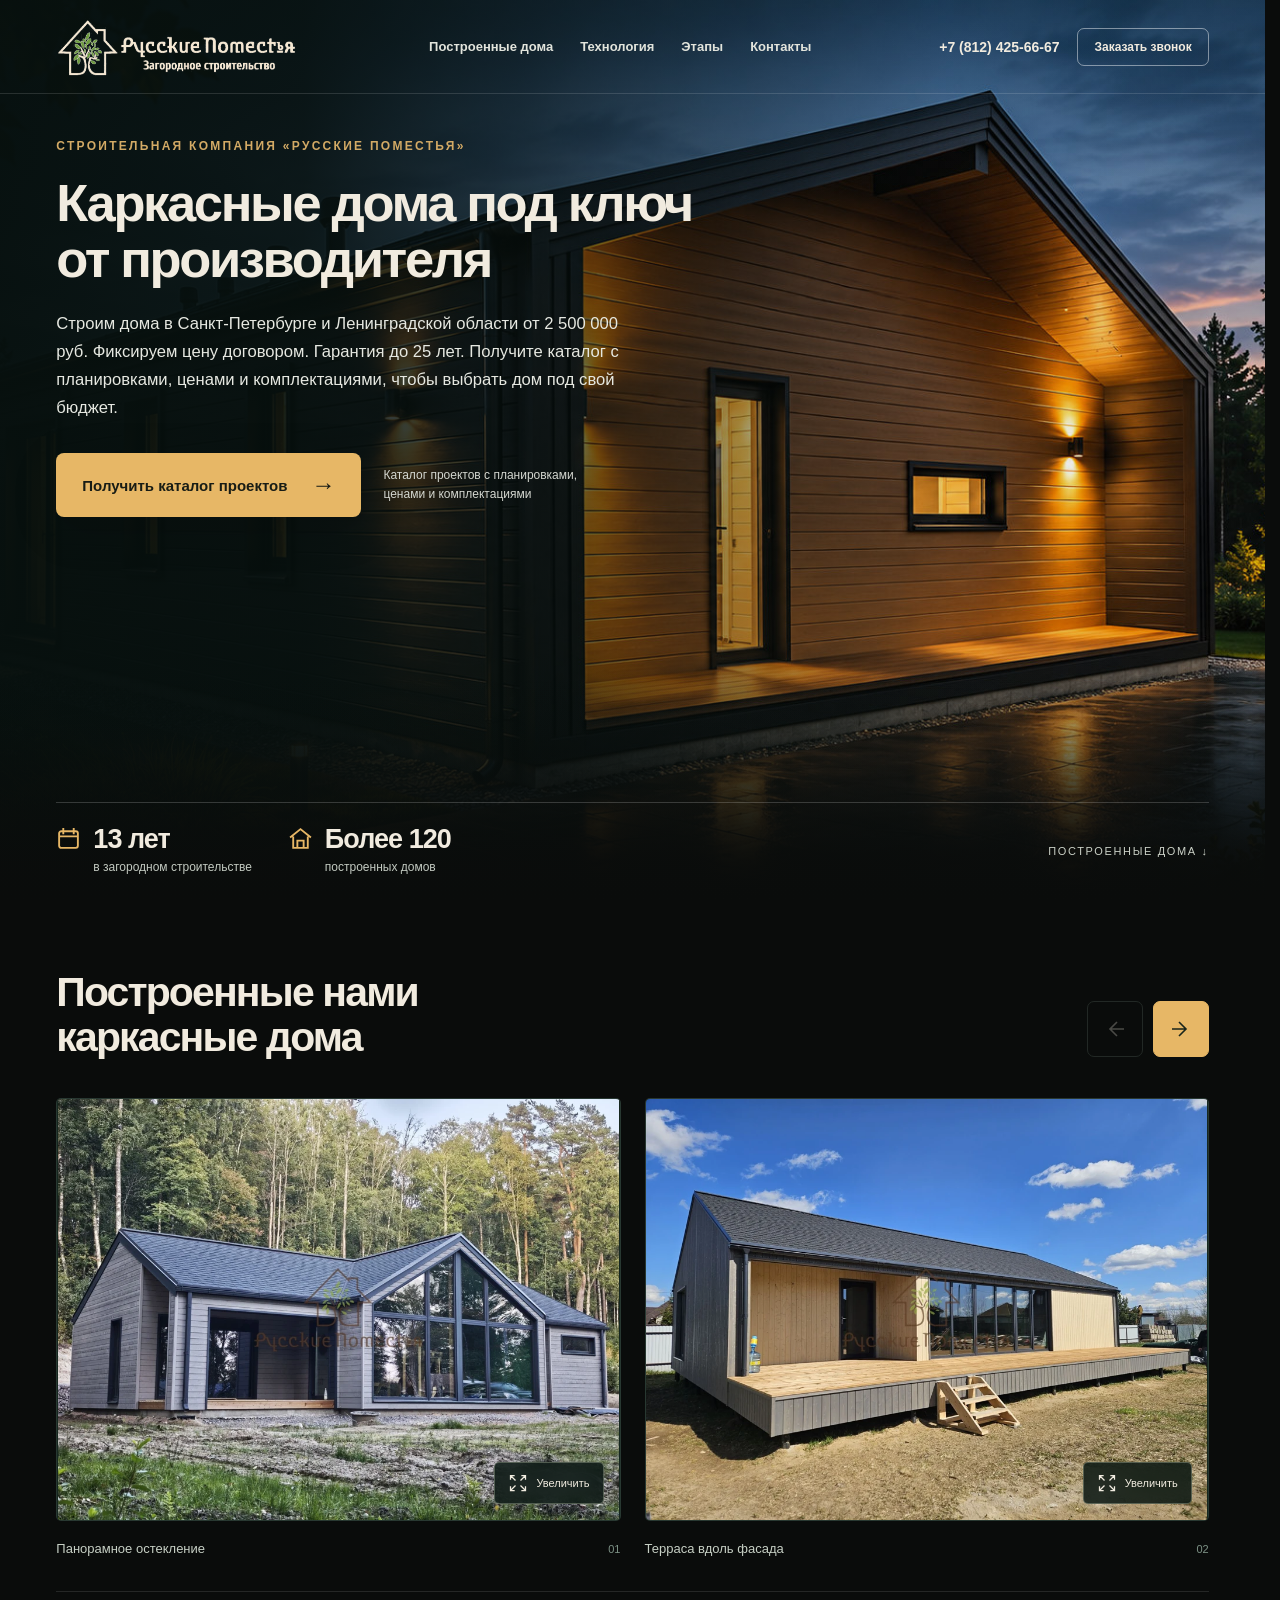
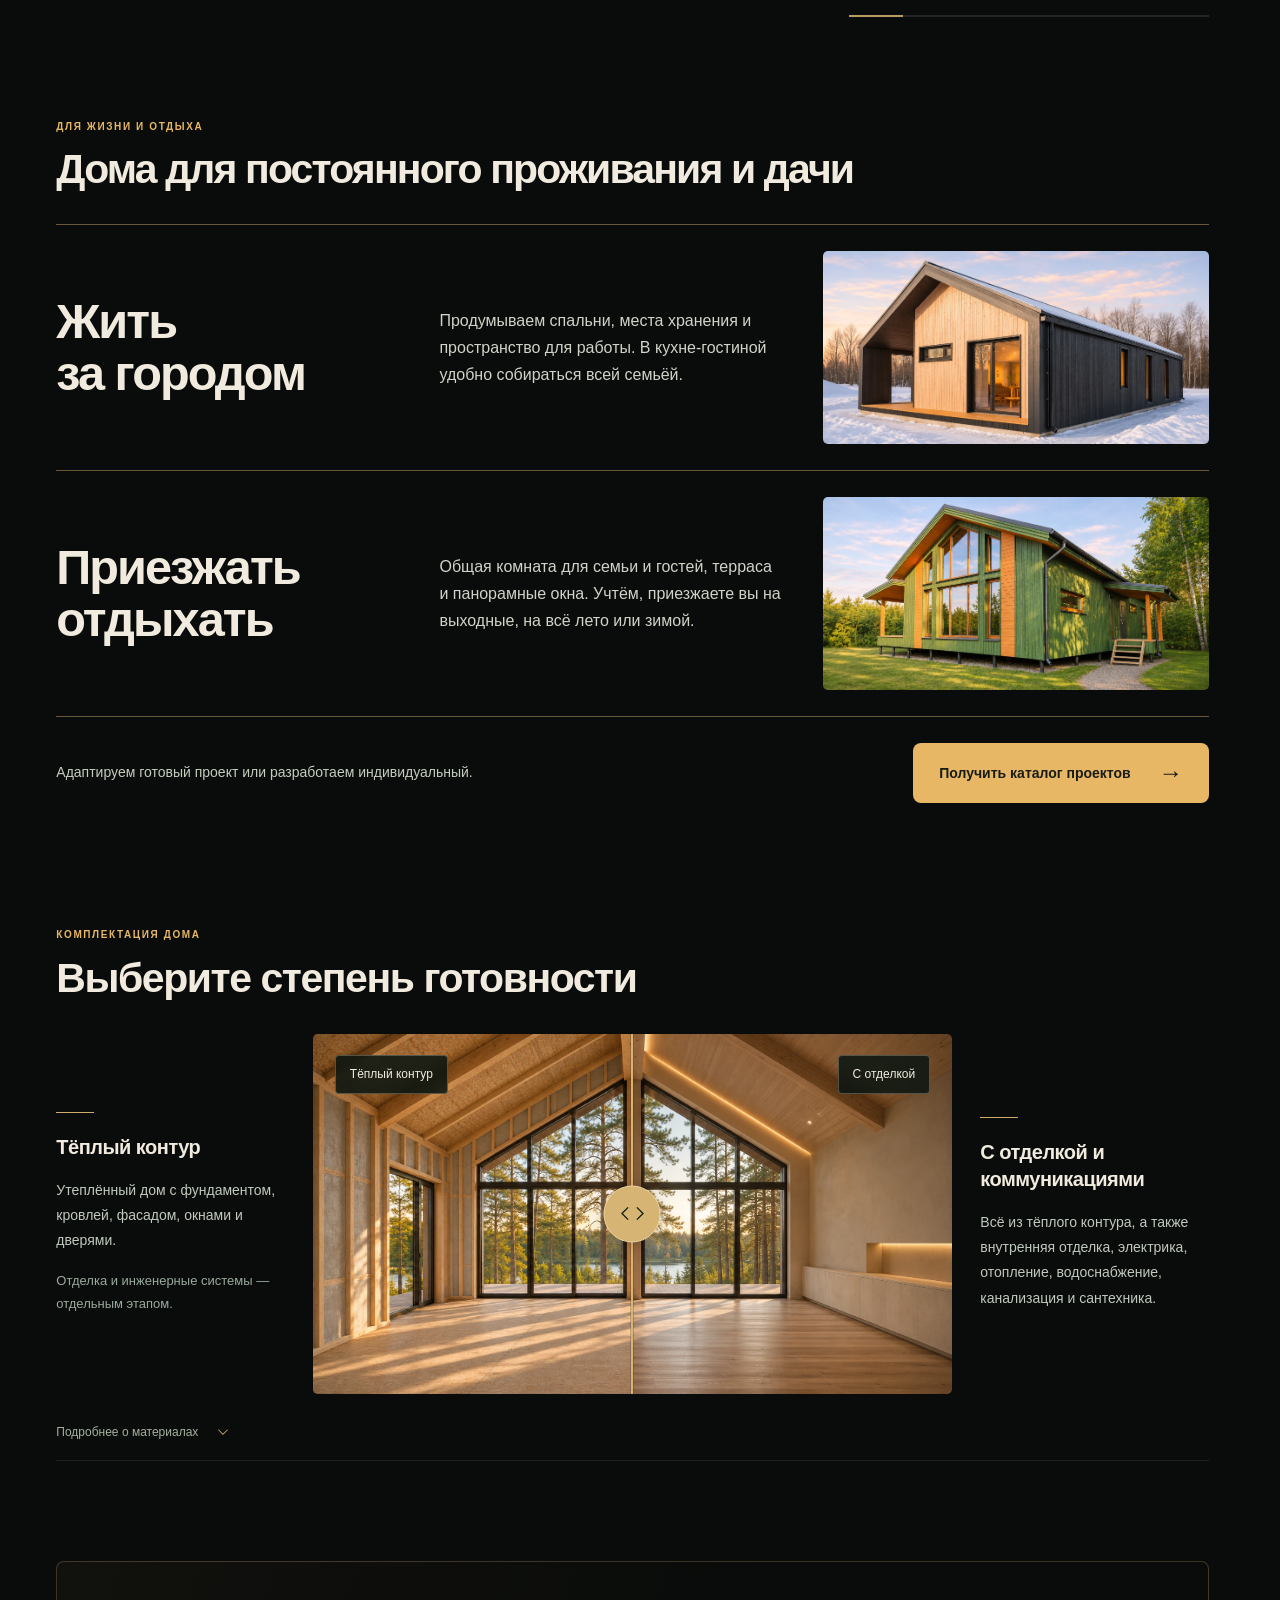
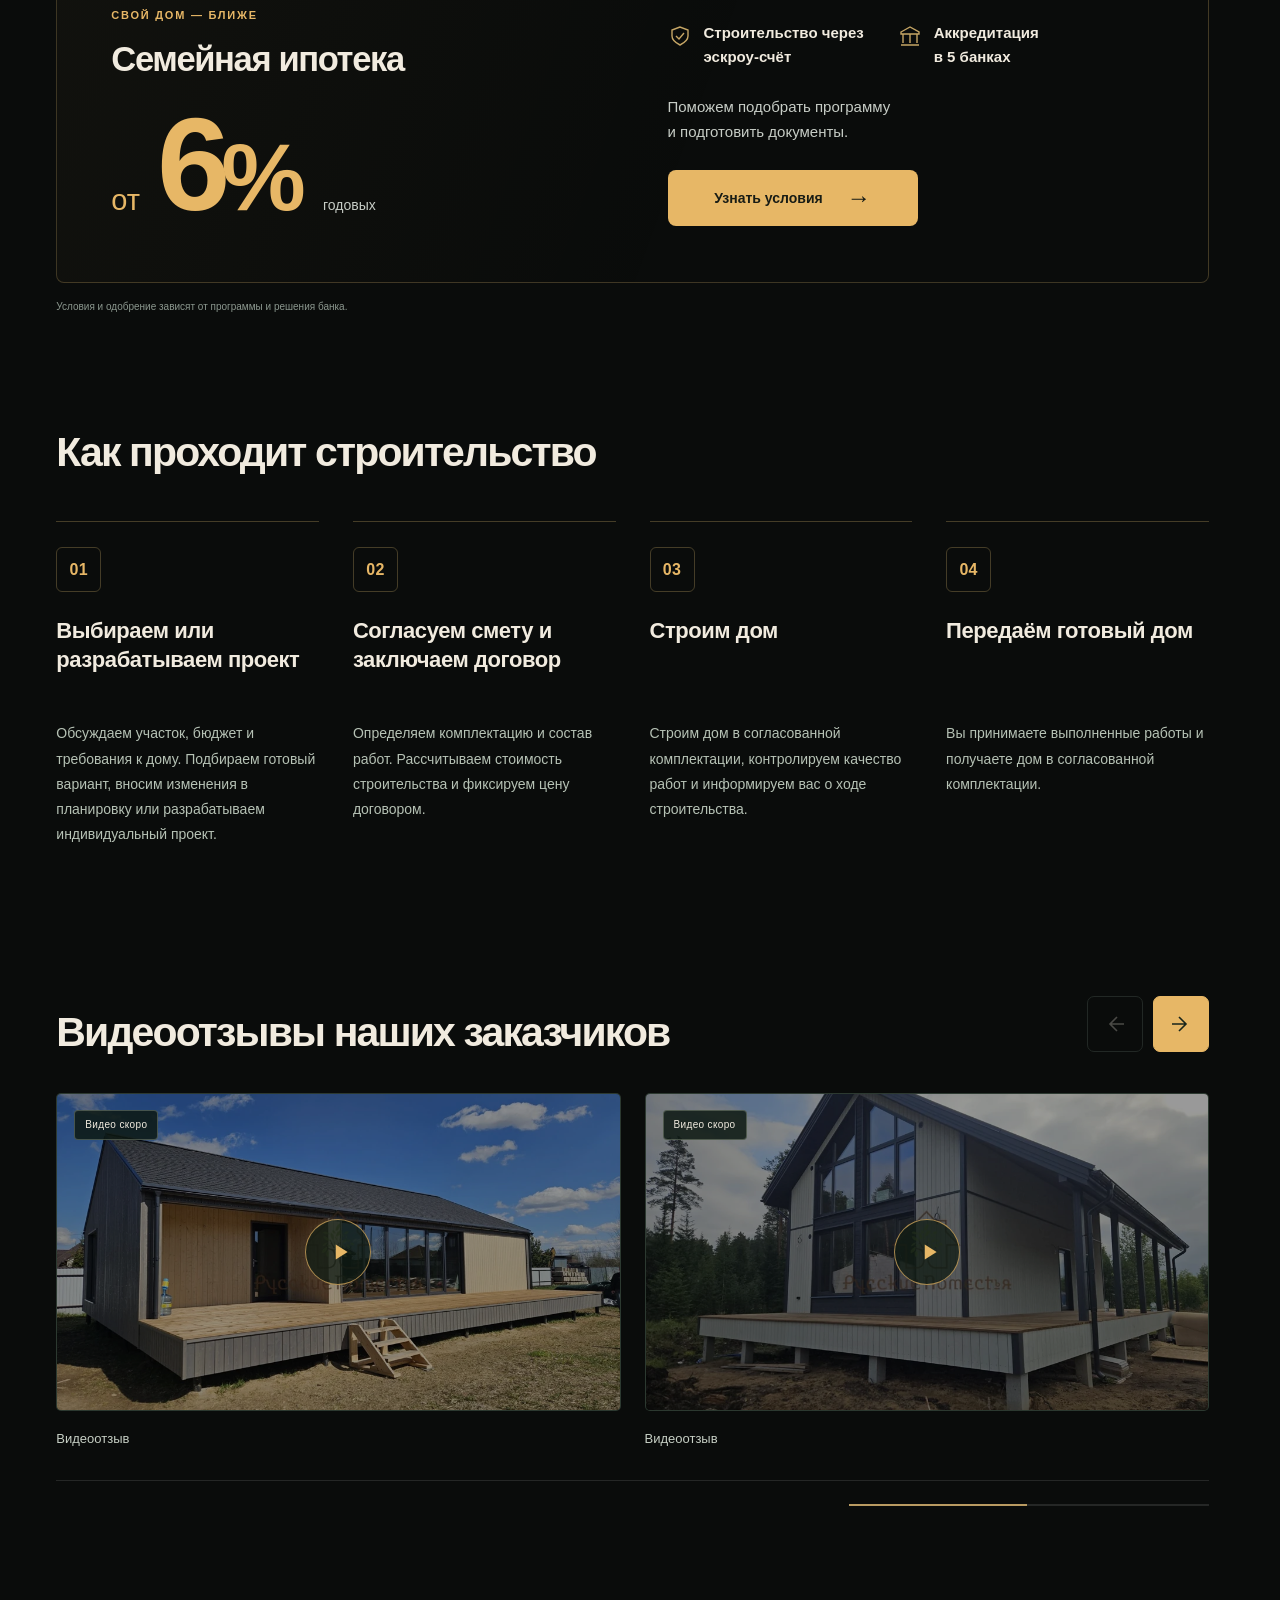
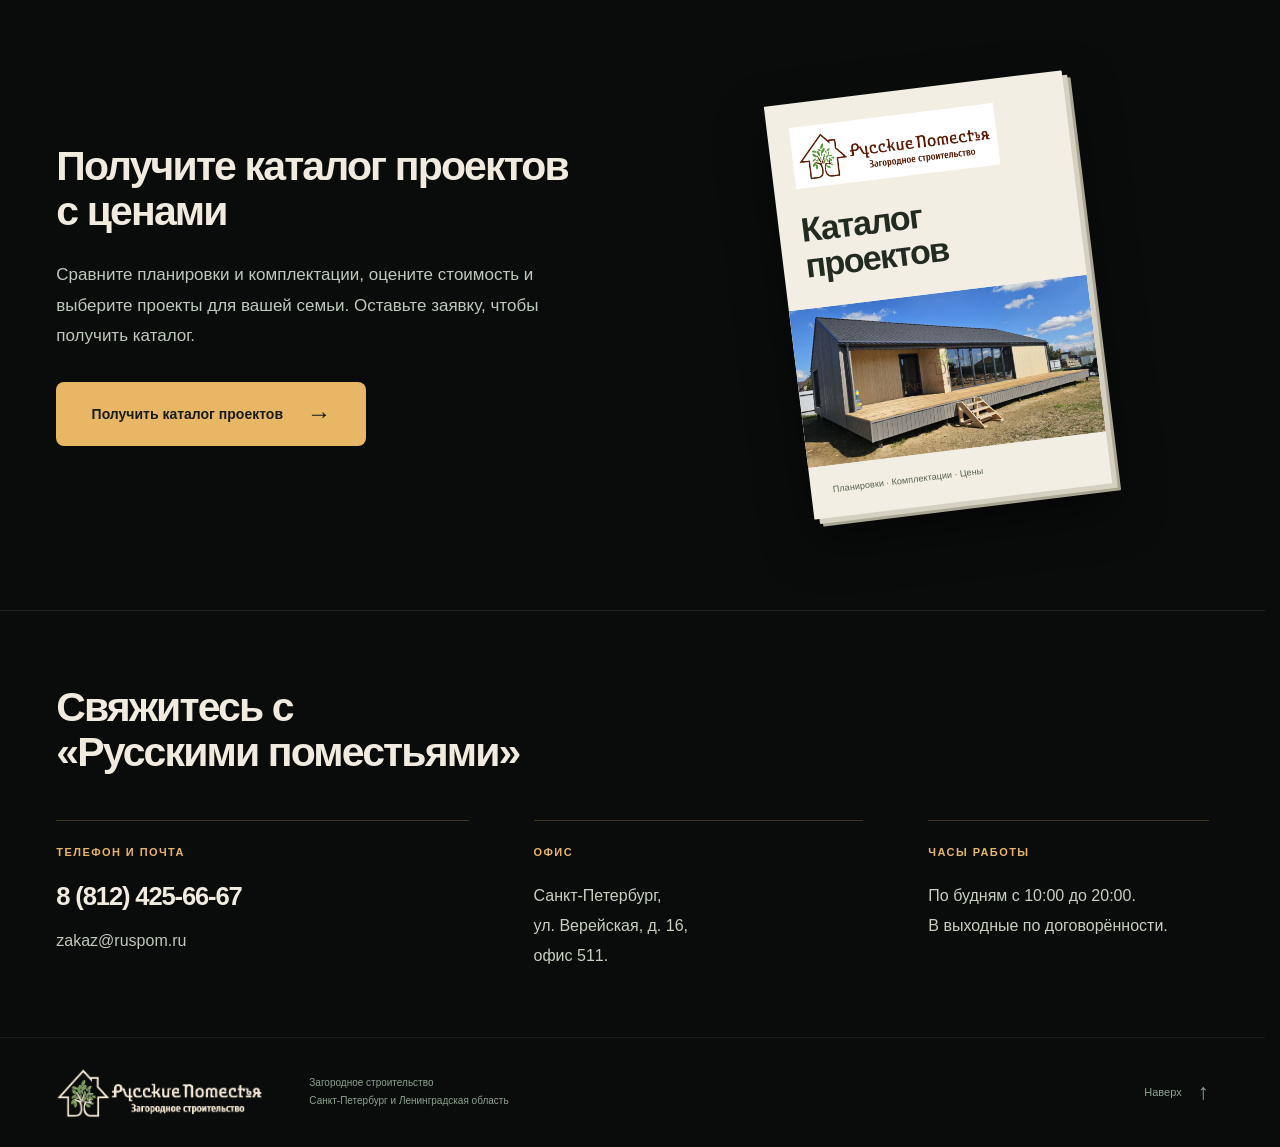
==== commit a1a893ee: "Build approved editorial living scenarios with distinct house photos" ====
--- a/index.html
+++ b/index.html
@@ -1,18 +1,23 @@
-<!doctype html><html lang="ru"><head><meta charset="utf-8"><meta name="viewport" content="width=device-width,initial-scale=1"><meta name="robots" content="noindex,nofollow"><meta name="theme-color" content="#0a0c0b"><meta name="description" content="Каркасные дома под ключ от производителя. Русские поместья — Санкт-Петербург и Ленинградская область."><title>Каркасные дома под ключ — Русские поместья</title><link rel="preload" as="image" href="assets/cinema/hero-approved.jpg"><link rel="stylesheet" href="assets/cinema.css?v=14"><script src="assets/cinema.js?v=11" defer></script></head><body><a class="skip-link" href="#works">К построенным домам</a><main>
+<!doctype html><html lang="ru"><head><meta charset="utf-8"><meta name="viewport" content="width=device-width,initial-scale=1"><meta name="robots" content="noindex,nofollow"><meta name="theme-color" content="#0a0c0b"><meta name="description" content="Каркасные дома под ключ от производителя. Русские поместья — Санкт-Петербург и Ленинградская область."><title>Каркасные дома под ключ — Русские поместья</title><link rel="preload" as="image" href="assets/cinema/hero-approved.jpg"><link rel="stylesheet" href="assets/cinema.css?v=15"><script src="assets/cinema.js?v=11" defer></script></head><body><a class="skip-link" href="#works">К построенным домам</a><main>
 <section id="home" aria-labelledby="hero-title" class="hero a"><div class="a__photo" style="background-image:url('assets/cinema/hero-approved.jpg')"></div><div class="a__shade"></div><header class="site-header"><a class="brand" href="#home" aria-label="Русские поместья"><img src="assets/cinema/logo-approved.png" alt="Русские поместья — Загородное строительство"></a><nav class="site-nav"><a href="#works">Построенные дома</a><a href="#tech">Технология</a><a href="#stages">Этапы</a><a href="#contacts">Контакты</a></nav><div class="site-contact"><a class="phone" href="tel:+78124256667">+7 (812) 425-66-67</a><a class="callback" href="tel:+78124256667">Заказать звонок</a></div></header><div class="a__inner"><div class="a__copy"><div class="a__eyebrow">Строительная компания «Русские поместья»</div><h1 class="display" id="hero-title">Каркасные дома под ключ от производителя</h1><p class="lead">Строим дома в Санкт-Петербурге и Ленинградской области от 2 500 000 руб. Фиксируем цену договором. Гарантия до 25 лет. Получите каталог с планировками, ценами и комплектациями, чтобы выбрать дом под свой бюджет.</p><div class="a__action"><button class="cta" type="button" data-catalog>Получить каталог проектов <span class="arrow">→</span></button><span class="note">Каталог проектов с планировками, ценами и комплектациями</span></div></div><div class="a__bottom"><div class="proof"><div class="proof__item"><svg viewBox="0 0 24 24" fill="none" stroke-width="1.8"><rect x="3" y="5" width="18" height="16" rx="2"/><path d="M7 2v6M17 2v6M3 10h18"/></svg><div><div class="proof__num">13 лет</div><span class="proof__text">в загородном строительстве</span></div></div><div class="proof__item"><svg viewBox="0 0 24 24" fill="none" stroke-width="1.8"><path d="M2 11 12 3l10 8M5 10v11h14V10M9 21v-7h6v7"/></svg><div><div class="proof__num">Более 120</div><span class="proof__text">построенных домов</span></div></div></div><a class="a__scroll" href="#works">Построенные дома ↓</a></div></div></section>
 <section class="works" id="works" aria-labelledby="works-title"><div class="works-container"><div class="works-heading"><h2 id="works-title">Построенные нами<br>каркасные дома</h2><div class="gallery-controls"><div class="gallery-arrows"><button type="button" class="gallery-arrow " data-gallery-prev aria-label="Предыдущая фотография" disabled><svg viewBox="0 0 24 24" width="24" height="24" fill="none" stroke="currentColor" stroke-width="1.6" aria-hidden="true"><path d="M14 5l-7 7 7 7M7 12h14"/></svg></button><button type="button" class="gallery-arrow " data-gallery-next aria-label="Следующая фотография"><svg viewBox="0 0 24 24" width="24" height="24" fill="none" stroke="currentColor" stroke-width="1.6" aria-hidden="true"><path d="M10 5l7 7-7 7M17 12H3"/></svg></button></div></div></div><div class="gallery-window"><ul class="gallery-track" aria-label="Фотографии построенных домов" aria-roledescription="карусель" tabindex="0"><li class="gallery-card" aria-label="Фотография 1 из 13"><figure><button type="button" class="gallery-photo" data-open="0" aria-label="Открыть фотографию 1: Панорамное остекление"><img src="assets/cinema/preview-08.webp" width="1920" height="1440" alt="Панорамное остекление — построенный дом Русских поместий" loading="lazy" decoding="async" draggable="false"><span class="expand-photo"><svg viewBox="0 0 24 24" width="20" height="20" fill="none" stroke="currentColor" stroke-width="1.5" aria-hidden="true"><path d="M8 3H3v5M16 3h5v5M21 16v5h-5M8 21H3v-5M3 3l6 6M21 3l-6 6M21 21l-6-6M3 21l6-6"/></svg><span>Увеличить</span></span></button><figcaption><span>Панорамное остекление</span><span class="photo-index">01</span></figcaption></figure></li><li class="gallery-card" aria-label="Фотография 2 из 13"><figure><button type="button" class="gallery-photo" data-open="1" aria-label="Открыть фотографию 2: Терраса вдоль фасада"><img src="assets/cinema/preview-12.webp" width="1920" height="1440" alt="Терраса вдоль фасада — построенный дом Русских поместий" loading="lazy" decoding="async" draggable="false"><span class="expand-photo"><svg viewBox="0 0 24 24" width="20" height="20" fill="none" stroke="currentColor" stroke-width="1.5" aria-hidden="true"><path d="M8 3H3v5M16 3h5v5M21 16v5h-5M8 21H3v-5M3 3l6 6M21 3l-6 6M21 21l-6-6M3 21l6-6"/></svg><span>Увеличить</span></span></button><figcaption><span>Терраса вдоль фасада</span><span class="photo-index">02</span></figcaption></figure></li><li class="gallery-card" aria-label="Фотография 3 из 13"><figure><button type="button" class="gallery-photo" data-open="2" aria-label="Открыть фотографию 3: Дом в зелёном окружении"><img src="assets/cinema/preview-09.webp" width="1920" height="1440" alt="Дом в зелёном окружении — построенный дом Русских поместий" loading="lazy" decoding="async" draggable="false"><span class="expand-photo"><svg viewBox="0 0 24 24" width="20" height="20" fill="none" stroke="currentColor" stroke-width="1.5" aria-hidden="true"><path d="M8 3H3v5M16 3h5v5M21 16v5h-5M8 21H3v-5M3 3l6 6M21 3l-6 6M21 21l-6-6M3 21l6-6"/></svg><span>Увеличить</span></span></button><figcaption><span>Дом в зелёном окружении</span><span class="photo-index">03</span></figcaption></figure></li><li class="gallery-card" aria-label="Фотография 4 из 13"><figure><button type="button" class="gallery-photo" data-open="3" aria-label="Открыть фотографию 4: Деревянный фасад зимой"><img src="assets/cinema/preview-01.webp" width="1920" height="1440" alt="Деревянный фасад зимой — построенный дом Русских поместий" loading="lazy" decoding="async" draggable="false"><span class="expand-photo"><svg viewBox="0 0 24 24" width="20" height="20" fill="none" stroke="currentColor" stroke-width="1.5" aria-hidden="true"><path d="M8 3H3v5M16 3h5v5M21 16v5h-5M8 21H3v-5M3 3l6 6M21 3l-6 6M21 21l-6-6M3 21l6-6"/></svg><span>Увеличить</span></span></button><figcaption><span>Деревянный фасад зимой</span><span class="photo-index">04</span></figcaption></figure></li><li class="gallery-card" aria-label="Фотография 5 из 13"><figure><button type="button" class="gallery-photo" data-open="4" aria-label="Открыть фотографию 5: Крытая терраса"><img src="assets/cinema/preview-07.webp" width="1920" height="1440" alt="Крытая терраса — построенный дом Русских поместий" loading="lazy" decoding="async" draggable="false"><span class="expand-photo"><svg viewBox="0 0 24 24" width="20" height="20" fill="none" stroke="currentColor" stroke-width="1.5" aria-hidden="true"><path d="M8 3H3v5M16 3h5v5M21 16v5h-5M8 21H3v-5M3 3l6 6M21 3l-6 6M21 21l-6-6M3 21l6-6"/></svg><span>Увеличить</span></span></button><figcaption><span>Крытая терраса</span><span class="photo-index">05</span></figcaption></figure></li><li class="gallery-card" aria-label="Фотография 6 из 13"><figure><button type="button" class="gallery-photo" data-open="5" aria-label="Открыть фотографию 6: Высокое остекление фасада"><img src="assets/cinema/preview-10.webp" width="1920" height="1440" alt="Высокое остекление фасада — построенный дом Русских поместий" loading="lazy" decoding="async" draggable="false"><span class="expand-photo"><svg viewBox="0 0 24 24" width="20" height="20" fill="none" stroke="currentColor" stroke-width="1.5" aria-hidden="true"><path d="M8 3H3v5M16 3h5v5M21 16v5h-5M8 21H3v-5M3 3l6 6M21 3l-6 6M21 21l-6-6M3 21l6-6"/></svg><span>Увеличить</span></span></button><figcaption><span>Высокое остекление фасада</span><span class="photo-index">06</span></figcaption></figure></li><li class="gallery-card" aria-label="Фотография 7 из 13"><figure><button type="button" class="gallery-photo" data-open="6" aria-label="Открыть фотографию 7: Панорамный фасад"><img src="assets/cinema/preview-11.webp" width="1920" height="1440" alt="Панорамный фасад — построенный дом Русских поместий" loading="lazy" decoding="async" draggable="false"><span class="expand-photo"><svg viewBox="0 0 24 24" width="20" height="20" fill="none" stroke="currentColor" stroke-width="1.5" aria-hidden="true"><path d="M8 3H3v5M16 3h5v5M21 16v5h-5M8 21H3v-5M3 3l6 6M21 3l-6 6M21 21l-6-6M3 21l6-6"/></svg><span>Увеличить</span></span></button><figcaption><span>Панорамный фасад</span><span class="photo-index">07</span></figcaption></figure></li><li class="gallery-card" aria-label="Фотография 8 из 13"><figure><button type="button" class="gallery-photo" data-open="7" aria-label="Открыть фотографию 8: Фасад в вечернем освещении"><img src="assets/cinema/preview-06.webp" width="1920" height="1440" alt="Фасад в вечернем освещении — построенный дом Русских поместий" loading="lazy" decoding="async" draggable="false"><span class="expand-photo"><svg viewBox="0 0 24 24" width="20" height="20" fill="none" stroke="currentColor" stroke-width="1.5" aria-hidden="true"><path d="M8 3H3v5M16 3h5v5M21 16v5h-5M8 21H3v-5M3 3l6 6M21 3l-6 6M21 21l-6-6M3 21l6-6"/></svg><span>Увеличить</span></span></button><figcaption><span>Фасад в вечернем освещении</span><span class="photo-index">08</span></figcaption></figure></li><li class="gallery-card" aria-label="Фотография 9 из 13"><figure><button type="button" class="gallery-photo" data-open="8" aria-label="Открыть фотографию 9: Открытая терраса"><img src="assets/cinema/preview-14.webp" width="1920" height="1440" alt="Открытая терраса — построенный дом Русских поместий" loading="lazy" decoding="async" draggable="false"><span class="expand-photo"><svg viewBox="0 0 24 24" width="20" height="20" fill="none" stroke="currentColor" stroke-width="1.5" aria-hidden="true"><path d="M8 3H3v5M16 3h5v5M21 16v5h-5M8 21H3v-5M3 3l6 6M21 3l-6 6M21 21l-6-6M3 21l6-6"/></svg><span>Увеличить</span></span></button><figcaption><span>Открытая терраса</span><span class="photo-index">09</span></figcaption></figure></li><li class="gallery-card" aria-label="Фотография 10 из 13"><figure><button type="button" class="gallery-photo" data-open="9" aria-label="Открыть фотографию 10: Дом с крыльцом"><img src="assets/cinema/preview-13.webp" width="1920" height="1440" alt="Дом с крыльцом — построенный дом Русских поместий" loading="lazy" decoding="async" draggable="false"><span class="expand-photo"><svg viewBox="0 0 24 24" width="20" height="20" fill="none" stroke="currentColor" stroke-width="1.5" aria-hidden="true"><path d="M8 3H3v5M16 3h5v5M21 16v5h-5M8 21H3v-5M3 3l6 6M21 3l-6 6M21 21l-6-6M3 21l6-6"/></svg><span>Увеличить</span></span></button><figcaption><span>Дом с крыльцом</span><span class="photo-index">10</span></figcaption></figure></li><li class="gallery-card" aria-label="Фотография 11 из 13"><figure><button type="button" class="gallery-photo" data-open="10" aria-label="Открыть фотографию 11: Дом с крытой террасой"><img src="assets/cinema/preview-05.webp" width="1920" height="1440" alt="Дом с крытой террасой — построенный дом Русских поместий" loading="lazy" decoding="async" draggable="false"><span class="expand-photo"><svg viewBox="0 0 24 24" width="20" height="20" fill="none" stroke="currentColor" stroke-width="1.5" aria-hidden="true"><path d="M8 3H3v5M16 3h5v5M21 16v5h-5M8 21H3v-5M3 3l6 6M21 3l-6 6M21 21l-6-6M3 21l6-6"/></svg><span>Увеличить</span></span></button><figcaption><span>Дом с крытой террасой</span><span class="photo-index">11</span></figcaption></figure></li><li class="gallery-card" aria-label="Фотография 12 из 13"><figure><button type="button" class="gallery-photo" data-open="11" aria-label="Открыть фотографию 12: Одноэтажный дом зимой"><img src="assets/cinema/preview-02.webp" width="1920" height="1440" alt="Одноэтажный дом зимой — построенный дом Русских поместий" loading="lazy" decoding="async" draggable="false"><span class="expand-photo"><svg viewBox="0 0 24 24" width="20" height="20" fill="none" stroke="currentColor" stroke-width="1.5" aria-hidden="true"><path d="M8 3H3v5M16 3h5v5M21 16v5h-5M8 21H3v-5M3 3l6 6M21 3l-6 6M21 21l-6-6M3 21l6-6"/></svg><span>Увеличить</span></span></button><figcaption><span>Одноэтажный дом зимой</span><span class="photo-index">12</span></figcaption></figure></li><li class="gallery-card" aria-label="Фотография 13 из 13"><figure><button type="button" class="gallery-photo" data-open="12" aria-label="Открыть фотографию 13: Дом зимой"><img src="assets/cinema/preview-03.webp" width="1920" height="1440" alt="Дом зимой — построенный дом Русских поместий" loading="lazy" decoding="async" draggable="false"><span class="expand-photo"><svg viewBox="0 0 24 24" width="20" height="20" fill="none" stroke="currentColor" stroke-width="1.5" aria-hidden="true"><path d="M8 3H3v5M16 3h5v5M21 16v5h-5M8 21H3v-5M3 3l6 6M21 3l-6 6M21 21l-6-6M3 21l6-6"/></svg><span>Увеличить</span></span></button><figcaption><span>Дом зимой</span><span class="photo-index">13</span></figcaption></figure></li></ul></div><div class="gallery-bottom"><div class="gallery-progress" aria-hidden="true"><span></span></div></div></div></section>
 
-<section class="projects content-section" id="projects" aria-labelledby="projects-title">
+<section class="projects living content-section" id="projects" aria-labelledby="projects-title">
  <div class="section-container">
-  <div class="projects-heading"><p class="project-eyebrow">Архитектура и планировка</p><h2 id="projects-title">Готовый проект или дом по вашим идеям</h2></div>
-  <div class="projects-layout">
-   <figure class="project-visual"><img src="assets/cinema/house-09-project.webp" width="1448" height="1086" alt="Построенный дом с панорамными окнами; окружение фотографии обработано" loading="lazy" decoding="async"></figure>
-   <div class="project-options">
-    <article class="project-option"><h3>Готовый проект</h3><p>Выберите дом из каталога. При необходимости адаптируем планировку: изменим расположение и размеры комнат с учётом ваших пожеланий.</p></article>
-    <article class="project-option"><h3>Индивидуальный проект</h3><p>Если среди готовых вариантов нет подходящего, спроектируем дом с нуля.</p></article>
-    <div class="project-catalogue"><p>Планировки, площади, цены и комплектации собраны в каталоге.</p><button class="cta" type="button" data-catalog>Получить каталог проектов <span class="arrow" aria-hidden="true">→</span></button></div>
-   </div>
+  <div class="living-heading"><p class="living-eyebrow">Для жизни и отдыха</p><h2 id="projects-title">Дома для постоянного проживания и дачи</h2></div>
+  <div class="living-stories">
+   <article class="living-row" aria-labelledby="living-everyday-title">
+    <h3 id="living-everyday-title">Жить <span>за городом</span></h3>
+    <p class="living-copy">Продумываем спальни, места хранения и пространство для работы. В кухне-гостиной удобно собираться всей семьёй.</p>
+    <figure class="living-photo"><img src="assets/cinema/living-winter.webp" width="1774" height="887" alt="Одноэтажный деревянный дом зимой с тёплым светом в окнах, фотография с обработанным окружением" loading="lazy" decoding="async"></figure>
+   </article>
+   <article class="living-row" aria-labelledby="living-weekends-title">
+    <h3 id="living-weekends-title">Приезжать <span>отдыхать</span></h3>
+    <p class="living-copy">Общая комната для семьи и гостей, терраса и панорамные окна. Учтём, приезжаете вы на выходные, на всё лето или зимой.</p>
+    <figure class="living-photo"><img src="assets/cinema/living-summer.webp" width="1774" height="887" alt="Зелёный дом с панорамными окнами и террасой летом, фотография с обработанным окружением" loading="lazy" decoding="async"></figure>
+   </article>
   </div>
+  <div class="living-footer"><p>Адаптируем готовый проект или разработаем индивидуальный.</p><button class="cta" type="button" data-catalog>Получить каталог проектов <span class="arrow" aria-hidden="true">→</span></button></div>
  </div>
 </section>
 
--- a/assets/cinema.css
+++ b/assets/cinema.css
@@ -52,7 +52,8 @@
 @media(max-width:780px){.finish-section{padding:40px 0}.finish-heading{margin-bottom:24px}.finish-heading .readiness-eyebrow{margin-bottom:10px}.finish-heading h2{font-size:clamp(26px,7vw,36px);line-height:1.15;font-weight:700;max-width:600px}.finish-layout{gap:21px 24px}.finish-comparison{aspect-ratio:16/10;border-radius:4px}.finish-state{top:12px;padding:7px 9px;font-size:10px;line-height:1.4}.finish-state-before{left:11px}.finish-state-after{right:11px}.finish-knob{width:45px;height:45px}.finish-knob svg{width:24px;height:21px}.finish-copy::before{width:28px;margin-bottom:12px}.finish-copy h3{font-size:16px;line-height:1.4;margin-bottom:10px}.finish-copy p{font-size:12px;line-height:1.7}.finish-copy .finish-copy-note{font-size:12px;line-height:1.7;margin-top:10px}.finish-section .readiness-details{margin-top:23px;padding-bottom:14px}}
 @media(max-width:380px){.finish-state{font-size:9px;padding:7px 8px}.finish-layout{column-gap:18px}.finish-copy h3{font-size:15px}}
 
-/* Project selection: an architectural photograph and two open editorial descriptions. */
-.projects{padding:64px 0 70px}.projects-heading{margin-bottom:34px}.project-eyebrow{font-size:10px;line-height:1.5;letter-spacing:.16em;text-transform:uppercase;color:var(--gold);margin:0 0 13px;font-weight:600}.projects-heading h2{max-width:1230px;font-weight:700}.projects .projects-layout{grid-template-columns:minmax(0,1.45fr) minmax(0,1fr);gap:clamp(40px,5vw,80px);align-items:center}.projects .project-visual{min-height:0;aspect-ratio:4/3;border-radius:5px;background:#111611;overflow:hidden}.projects .project-visual img{position:static;display:block;width:100%;height:100%;object-fit:contain;object-position:center}.projects .project-options{padding:0;gap:0;justify-content:center}.projects .project-option{border:0;padding:0}.projects .project-option:first-child::before{content:"";display:block;width:38px;height:1px;margin-bottom:24px;background:#cfac6b}.projects .project-option+.project-option{border-top:1px solid #ffffff18;margin-top:27px;padding-top:25px}.projects .project-option h3{font-size:clamp(23px,1.7vw,29px);line-height:1.3;font-weight:600;letter-spacing:-.025em;margin:0 0 14px}.projects .project-option p{font-size:15px;line-height:1.85;color:#bfc8bb;max-width:490px}.projects .project-catalogue{margin-top:29px}.projects .project-catalogue>p{font-size:12px;line-height:1.75;color:#99aa9c;max-width:390px;margin:0 0 20px}.projects .project-catalogue .cta{min-height:58px;padding:18px 24px;font-size:14px;box-shadow:none;gap:24px}
-@media(max-width:1180px){.projects .projects-layout{gap:36px;grid-template-columns:minmax(0,1.25fr) minmax(0,1fr)}.projects .project-option h3{font-size:23px}.projects .project-option p{font-size:14px;line-height:1.8}.projects .project-option+.project-option{margin-top:23px;padding-top:21px}.projects .project-catalogue{margin-top:24px}.projects .project-catalogue .cta{font-size:13px;padding:17px 20px;gap:18px;min-height:55px}}
-@media(max-width:780px){.projects{padding:40px 0}.projects-heading{margin-bottom:25px}.project-eyebrow{font-size:9px;letter-spacing:.13em;margin-bottom:10px}.projects-heading h2{font-size:clamp(28px,7.4vw,36px);line-height:1.15;max-width:650px}.projects .projects-layout{grid-template-columns:1fr;gap:29px}.projects .project-option:first-child::before{margin-bottom:17px;width:28px}.projects .project-option h3{font-size:23px;margin-bottom:11px}.projects .project-option p{font-size:14px;line-height:1.8;max-width:570px}.projects .project-option+.project-option{margin-top:22px;padding-top:20px}.projects .project-catalogue{margin-top:25px}.projects .project-catalogue>p{margin-bottom:18px;max-width:400px}.projects .project-catalogue .cta{font-size:13px;min-height:56px;padding:17px 22px;gap:24px}}
+/* Two editorial rows connect completed homes with the visitor's way of living. */
+.living{padding:56px 0 60px}.living-heading{margin-bottom:32px}.living-eyebrow{font-size:10px;line-height:1.5;letter-spacing:.16em;text-transform:uppercase;color:var(--gold);margin:0 0 13px;font-weight:600}.living-heading h2{max-width:1420px;font-weight:700}.living-row{display:grid;grid-template-columns:minmax(0,1fr) minmax(0,1fr) minmax(0,1.12fr);gap:clamp(28px,3vw,52px);align-items:center;border-top:1px solid #c4a56580;padding:26px 0}.living-row h3{margin:0;font-size:clamp(36px,3.8vw,66px);line-height:1.08;letter-spacing:-.04em;font-weight:700;color:var(--cream)}.living-row h3 span{display:block}.living-copy{margin:0;font-size:clamp(16px,1.25vw,20px);line-height:1.7;color:#d0d3c8;max-width:470px}.living-photo{min-width:0;margin:0;overflow:hidden;border-radius:5px;background:#121711}.living-photo img{display:block;width:100%;height:auto;aspect-ratio:2/1;object-fit:contain}.living-footer{display:flex;align-items:center;justify-content:space-between;gap:32px;border-top:1px solid #c4a56580;padding-top:26px}.living-footer>p{margin:0;font-size:clamp(14px,1.05vw,17px);line-height:1.7;color:#c5cdbf;max-width:780px}.living-footer .cta{width:auto;flex-shrink:0;min-height:58px;padding:18px 26px;font-size:14px;gap:28px;box-shadow:none}
+@media(max-height:820px) and (min-width:1001px){.living{padding:36px 0 40px}.living-heading{margin-bottom:22px}.living-row{padding:18px 0}.living-footer{padding-top:22px}}
+@media(max-width:1000px){.living{padding:48px 0}.living-heading{margin-bottom:27px}.living-row{grid-template-columns:minmax(0,1fr) minmax(0,1fr);grid-template-areas:"title image" "copy image";align-items:start;column-gap:36px;row-gap:15px;padding:25px 0}.living-row h3{grid-area:title;font-size:clamp(34px,4.5vw,43px)}.living-copy{grid-area:copy;font-size:15px;line-height:1.7;max-width:440px}.living-photo{grid-area:image;align-self:center}.living-footer{gap:28px}.living-footer>p{font-size:14px}.living-footer .cta{font-size:13px;padding:17px 21px;gap:22px;min-height:56px}}
+@media(max-width:620px){.living{padding:40px 0}.living-heading{margin-bottom:24px}.living-eyebrow{font-size:9px;letter-spacing:.13em;margin-bottom:11px}.living-heading h2{font-size:clamp(28px,7.4vw,36px);line-height:1.15}.living-row{grid-template-columns:minmax(0,1fr);grid-template-areas:"title" "image" "copy";gap:18px;padding:25px 0}.living-row h3{font-size:clamp(30px,8.1vw,38px);line-height:1.12;letter-spacing:-.035em;max-width:500px}.living-row h3 span{display:inline}.living-copy{font-size:15px;line-height:1.75;max-width:500px}.living-photo{width:100%;border-radius:4px}.living-footer{align-items:flex-start;flex-direction:column;gap:20px;padding-top:23px}.living-footer>p{font-size:13px;line-height:1.7;max-width:430px}.living-footer .cta{width:100%;max-width:390px;min-height:56px;padding:17px 20px;justify-content:space-between;gap:20px}}
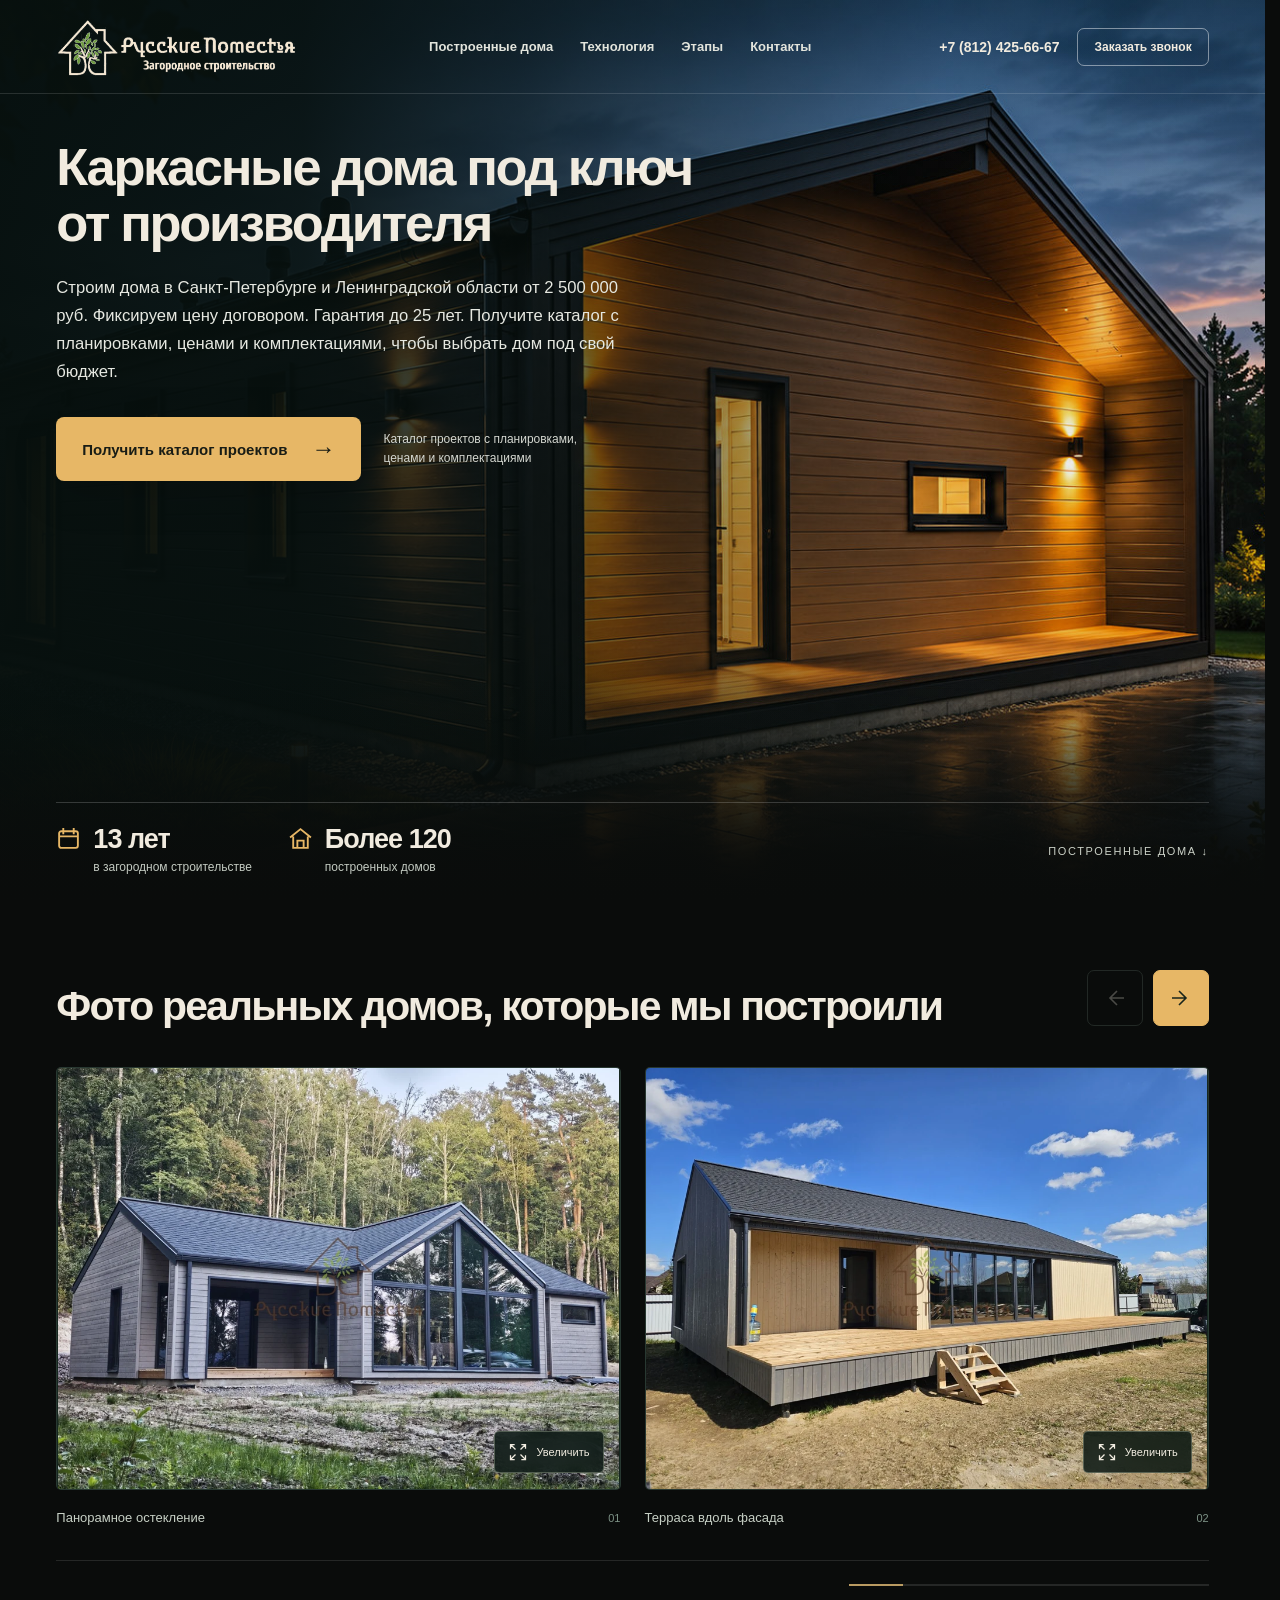
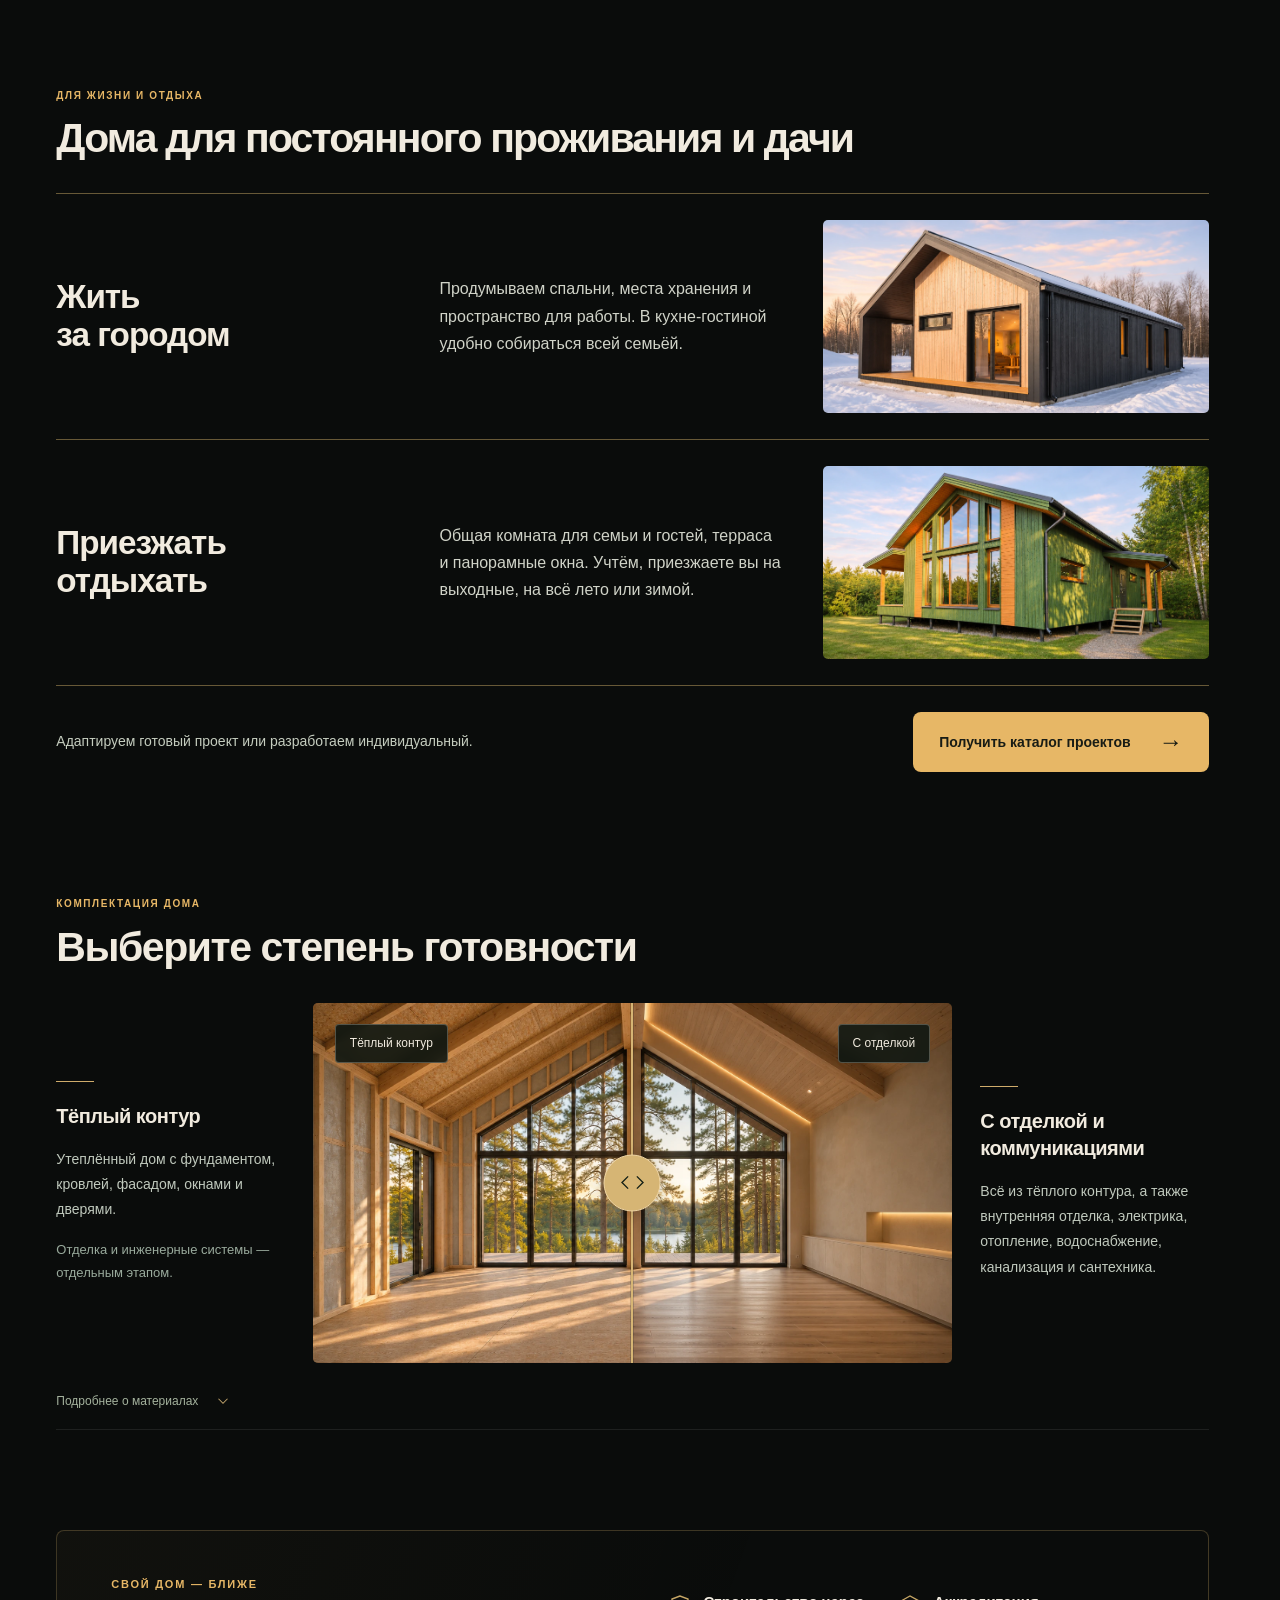
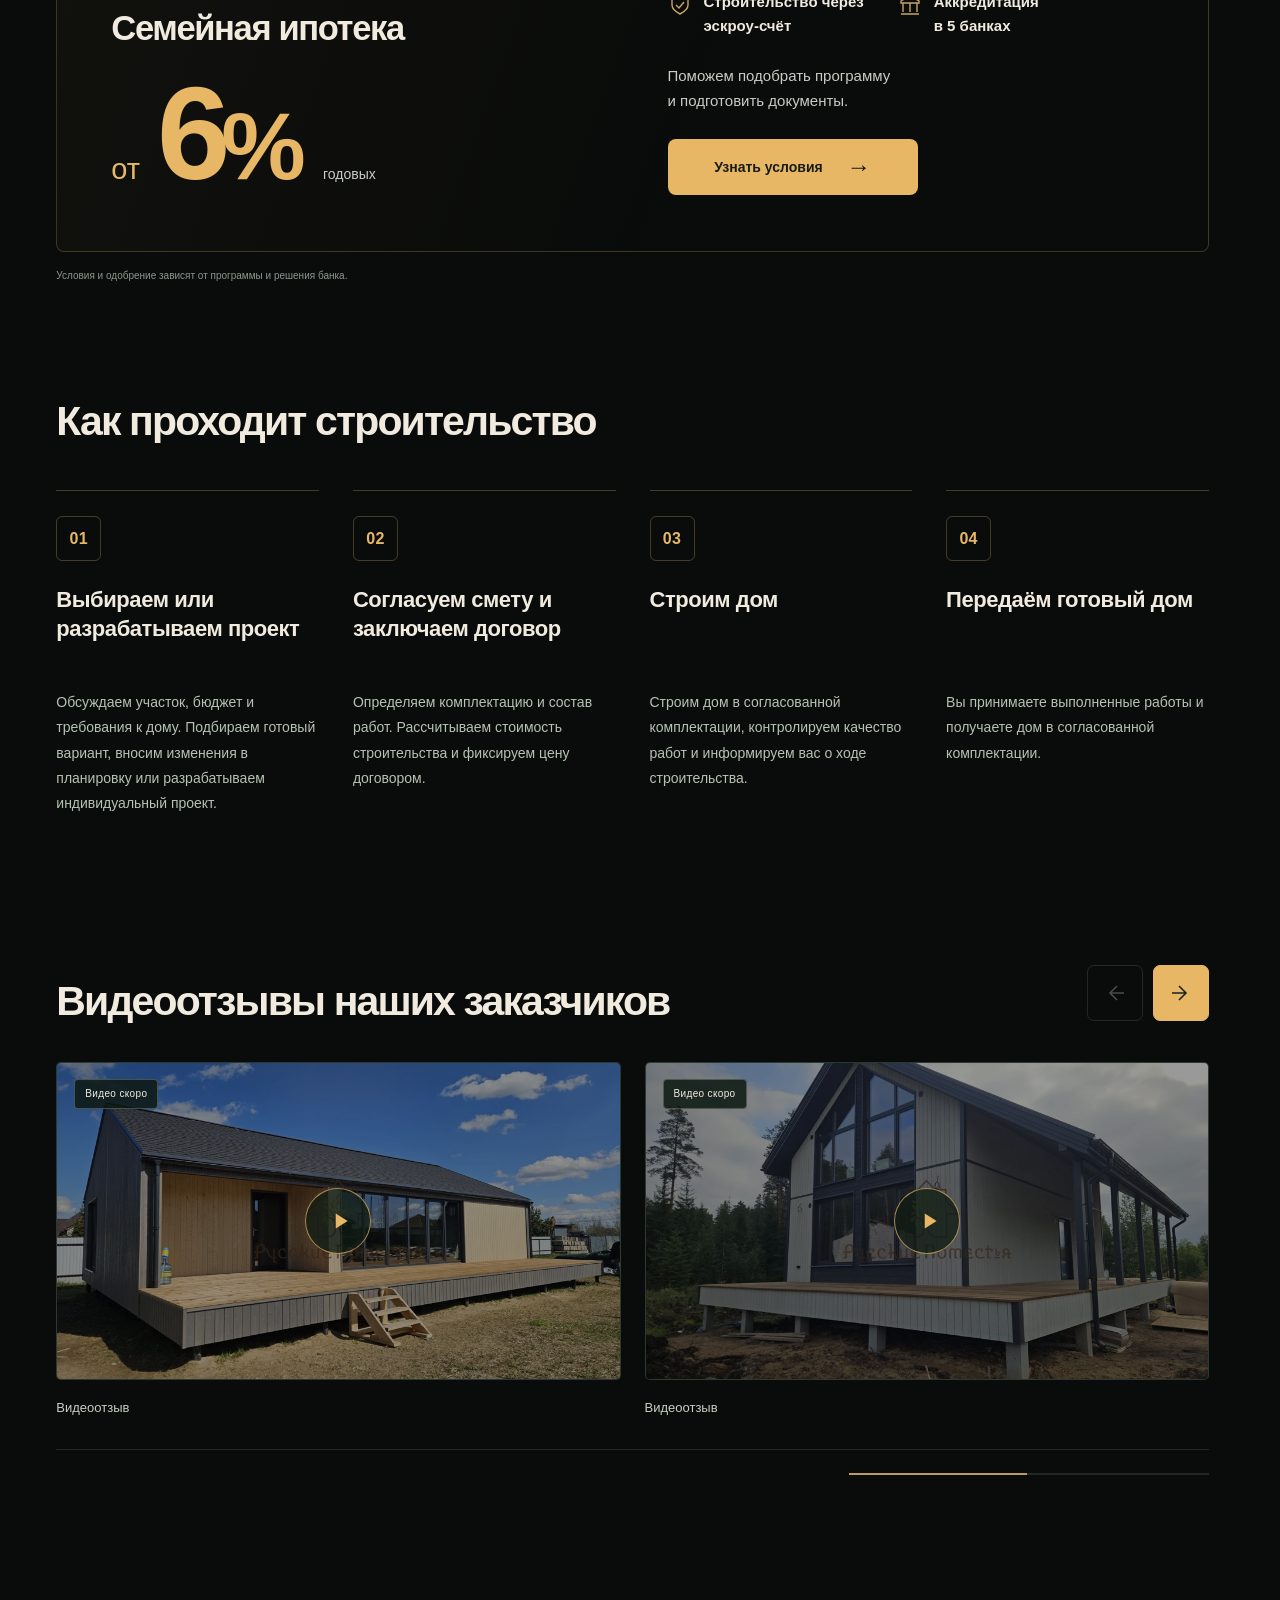
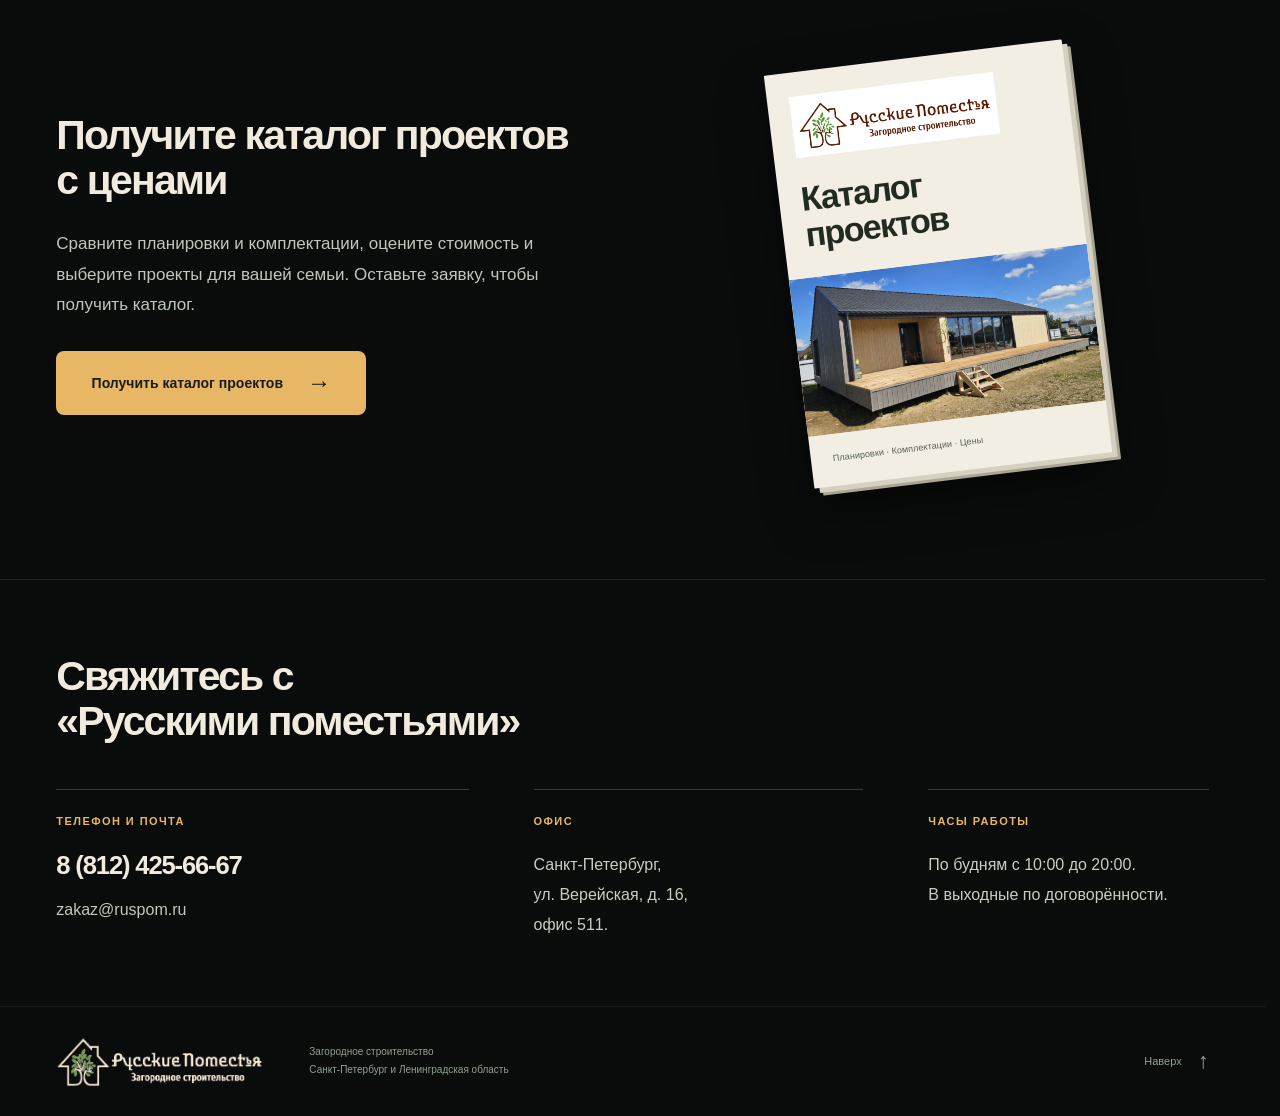
==== commit bc01e882: "Restore heading hierarchy and simplify hero and gallery headings" ====
--- a/index.html
+++ b/index.html
@@ -1,6 +1,6 @@
-<!doctype html><html lang="ru"><head><meta charset="utf-8"><meta name="viewport" content="width=device-width,initial-scale=1"><meta name="robots" content="noindex,nofollow"><meta name="theme-color" content="#0a0c0b"><meta name="description" content="Каркасные дома под ключ от производителя. Русские поместья — Санкт-Петербург и Ленинградская область."><title>Каркасные дома под ключ — Русские поместья</title><link rel="preload" as="image" href="assets/cinema/hero-approved.jpg"><link rel="stylesheet" href="assets/cinema.css?v=15"><script src="assets/cinema.js?v=11" defer></script></head><body><a class="skip-link" href="#works">К построенным домам</a><main>
-<section id="home" aria-labelledby="hero-title" class="hero a"><div class="a__photo" style="background-image:url('assets/cinema/hero-approved.jpg')"></div><div class="a__shade"></div><header class="site-header"><a class="brand" href="#home" aria-label="Русские поместья"><img src="assets/cinema/logo-approved.png" alt="Русские поместья — Загородное строительство"></a><nav class="site-nav"><a href="#works">Построенные дома</a><a href="#tech">Технология</a><a href="#stages">Этапы</a><a href="#contacts">Контакты</a></nav><div class="site-contact"><a class="phone" href="tel:+78124256667">+7 (812) 425-66-67</a><a class="callback" href="tel:+78124256667">Заказать звонок</a></div></header><div class="a__inner"><div class="a__copy"><div class="a__eyebrow">Строительная компания «Русские поместья»</div><h1 class="display" id="hero-title">Каркасные дома под ключ от производителя</h1><p class="lead">Строим дома в Санкт-Петербурге и Ленинградской области от 2 500 000 руб. Фиксируем цену договором. Гарантия до 25 лет. Получите каталог с планировками, ценами и комплектациями, чтобы выбрать дом под свой бюджет.</p><div class="a__action"><button class="cta" type="button" data-catalog>Получить каталог проектов <span class="arrow">→</span></button><span class="note">Каталог проектов с планировками, ценами и комплектациями</span></div></div><div class="a__bottom"><div class="proof"><div class="proof__item"><svg viewBox="0 0 24 24" fill="none" stroke-width="1.8"><rect x="3" y="5" width="18" height="16" rx="2"/><path d="M7 2v6M17 2v6M3 10h18"/></svg><div><div class="proof__num">13 лет</div><span class="proof__text">в загородном строительстве</span></div></div><div class="proof__item"><svg viewBox="0 0 24 24" fill="none" stroke-width="1.8"><path d="M2 11 12 3l10 8M5 10v11h14V10M9 21v-7h6v7"/></svg><div><div class="proof__num">Более 120</div><span class="proof__text">построенных домов</span></div></div></div><a class="a__scroll" href="#works">Построенные дома ↓</a></div></div></section>
-<section class="works" id="works" aria-labelledby="works-title"><div class="works-container"><div class="works-heading"><h2 id="works-title">Построенные нами<br>каркасные дома</h2><div class="gallery-controls"><div class="gallery-arrows"><button type="button" class="gallery-arrow " data-gallery-prev aria-label="Предыдущая фотография" disabled><svg viewBox="0 0 24 24" width="24" height="24" fill="none" stroke="currentColor" stroke-width="1.6" aria-hidden="true"><path d="M14 5l-7 7 7 7M7 12h14"/></svg></button><button type="button" class="gallery-arrow " data-gallery-next aria-label="Следующая фотография"><svg viewBox="0 0 24 24" width="24" height="24" fill="none" stroke="currentColor" stroke-width="1.6" aria-hidden="true"><path d="M10 5l7 7-7 7M17 12H3"/></svg></button></div></div></div><div class="gallery-window"><ul class="gallery-track" aria-label="Фотографии построенных домов" aria-roledescription="карусель" tabindex="0"><li class="gallery-card" aria-label="Фотография 1 из 13"><figure><button type="button" class="gallery-photo" data-open="0" aria-label="Открыть фотографию 1: Панорамное остекление"><img src="assets/cinema/preview-08.webp" width="1920" height="1440" alt="Панорамное остекление — построенный дом Русских поместий" loading="lazy" decoding="async" draggable="false"><span class="expand-photo"><svg viewBox="0 0 24 24" width="20" height="20" fill="none" stroke="currentColor" stroke-width="1.5" aria-hidden="true"><path d="M8 3H3v5M16 3h5v5M21 16v5h-5M8 21H3v-5M3 3l6 6M21 3l-6 6M21 21l-6-6M3 21l6-6"/></svg><span>Увеличить</span></span></button><figcaption><span>Панорамное остекление</span><span class="photo-index">01</span></figcaption></figure></li><li class="gallery-card" aria-label="Фотография 2 из 13"><figure><button type="button" class="gallery-photo" data-open="1" aria-label="Открыть фотографию 2: Терраса вдоль фасада"><img src="assets/cinema/preview-12.webp" width="1920" height="1440" alt="Терраса вдоль фасада — построенный дом Русских поместий" loading="lazy" decoding="async" draggable="false"><span class="expand-photo"><svg viewBox="0 0 24 24" width="20" height="20" fill="none" stroke="currentColor" stroke-width="1.5" aria-hidden="true"><path d="M8 3H3v5M16 3h5v5M21 16v5h-5M8 21H3v-5M3 3l6 6M21 3l-6 6M21 21l-6-6M3 21l6-6"/></svg><span>Увеличить</span></span></button><figcaption><span>Терраса вдоль фасада</span><span class="photo-index">02</span></figcaption></figure></li><li class="gallery-card" aria-label="Фотография 3 из 13"><figure><button type="button" class="gallery-photo" data-open="2" aria-label="Открыть фотографию 3: Дом в зелёном окружении"><img src="assets/cinema/preview-09.webp" width="1920" height="1440" alt="Дом в зелёном окружении — построенный дом Русских поместий" loading="lazy" decoding="async" draggable="false"><span class="expand-photo"><svg viewBox="0 0 24 24" width="20" height="20" fill="none" stroke="currentColor" stroke-width="1.5" aria-hidden="true"><path d="M8 3H3v5M16 3h5v5M21 16v5h-5M8 21H3v-5M3 3l6 6M21 3l-6 6M21 21l-6-6M3 21l6-6"/></svg><span>Увеличить</span></span></button><figcaption><span>Дом в зелёном окружении</span><span class="photo-index">03</span></figcaption></figure></li><li class="gallery-card" aria-label="Фотография 4 из 13"><figure><button type="button" class="gallery-photo" data-open="3" aria-label="Открыть фотографию 4: Деревянный фасад зимой"><img src="assets/cinema/preview-01.webp" width="1920" height="1440" alt="Деревянный фасад зимой — построенный дом Русских поместий" loading="lazy" decoding="async" draggable="false"><span class="expand-photo"><svg viewBox="0 0 24 24" width="20" height="20" fill="none" stroke="currentColor" stroke-width="1.5" aria-hidden="true"><path d="M8 3H3v5M16 3h5v5M21 16v5h-5M8 21H3v-5M3 3l6 6M21 3l-6 6M21 21l-6-6M3 21l6-6"/></svg><span>Увеличить</span></span></button><figcaption><span>Деревянный фасад зимой</span><span class="photo-index">04</span></figcaption></figure></li><li class="gallery-card" aria-label="Фотография 5 из 13"><figure><button type="button" class="gallery-photo" data-open="4" aria-label="Открыть фотографию 5: Крытая терраса"><img src="assets/cinema/preview-07.webp" width="1920" height="1440" alt="Крытая терраса — построенный дом Русских поместий" loading="lazy" decoding="async" draggable="false"><span class="expand-photo"><svg viewBox="0 0 24 24" width="20" height="20" fill="none" stroke="currentColor" stroke-width="1.5" aria-hidden="true"><path d="M8 3H3v5M16 3h5v5M21 16v5h-5M8 21H3v-5M3 3l6 6M21 3l-6 6M21 21l-6-6M3 21l6-6"/></svg><span>Увеличить</span></span></button><figcaption><span>Крытая терраса</span><span class="photo-index">05</span></figcaption></figure></li><li class="gallery-card" aria-label="Фотография 6 из 13"><figure><button type="button" class="gallery-photo" data-open="5" aria-label="Открыть фотографию 6: Высокое остекление фасада"><img src="assets/cinema/preview-10.webp" width="1920" height="1440" alt="Высокое остекление фасада — построенный дом Русских поместий" loading="lazy" decoding="async" draggable="false"><span class="expand-photo"><svg viewBox="0 0 24 24" width="20" height="20" fill="none" stroke="currentColor" stroke-width="1.5" aria-hidden="true"><path d="M8 3H3v5M16 3h5v5M21 16v5h-5M8 21H3v-5M3 3l6 6M21 3l-6 6M21 21l-6-6M3 21l6-6"/></svg><span>Увеличить</span></span></button><figcaption><span>Высокое остекление фасада</span><span class="photo-index">06</span></figcaption></figure></li><li class="gallery-card" aria-label="Фотография 7 из 13"><figure><button type="button" class="gallery-photo" data-open="6" aria-label="Открыть фотографию 7: Панорамный фасад"><img src="assets/cinema/preview-11.webp" width="1920" height="1440" alt="Панорамный фасад — построенный дом Русских поместий" loading="lazy" decoding="async" draggable="false"><span class="expand-photo"><svg viewBox="0 0 24 24" width="20" height="20" fill="none" stroke="currentColor" stroke-width="1.5" aria-hidden="true"><path d="M8 3H3v5M16 3h5v5M21 16v5h-5M8 21H3v-5M3 3l6 6M21 3l-6 6M21 21l-6-6M3 21l6-6"/></svg><span>Увеличить</span></span></button><figcaption><span>Панорамный фасад</span><span class="photo-index">07</span></figcaption></figure></li><li class="gallery-card" aria-label="Фотография 8 из 13"><figure><button type="button" class="gallery-photo" data-open="7" aria-label="Открыть фотографию 8: Фасад в вечернем освещении"><img src="assets/cinema/preview-06.webp" width="1920" height="1440" alt="Фасад в вечернем освещении — построенный дом Русских поместий" loading="lazy" decoding="async" draggable="false"><span class="expand-photo"><svg viewBox="0 0 24 24" width="20" height="20" fill="none" stroke="currentColor" stroke-width="1.5" aria-hidden="true"><path d="M8 3H3v5M16 3h5v5M21 16v5h-5M8 21H3v-5M3 3l6 6M21 3l-6 6M21 21l-6-6M3 21l6-6"/></svg><span>Увеличить</span></span></button><figcaption><span>Фасад в вечернем освещении</span><span class="photo-index">08</span></figcaption></figure></li><li class="gallery-card" aria-label="Фотография 9 из 13"><figure><button type="button" class="gallery-photo" data-open="8" aria-label="Открыть фотографию 9: Открытая терраса"><img src="assets/cinema/preview-14.webp" width="1920" height="1440" alt="Открытая терраса — построенный дом Русских поместий" loading="lazy" decoding="async" draggable="false"><span class="expand-photo"><svg viewBox="0 0 24 24" width="20" height="20" fill="none" stroke="currentColor" stroke-width="1.5" aria-hidden="true"><path d="M8 3H3v5M16 3h5v5M21 16v5h-5M8 21H3v-5M3 3l6 6M21 3l-6 6M21 21l-6-6M3 21l6-6"/></svg><span>Увеличить</span></span></button><figcaption><span>Открытая терраса</span><span class="photo-index">09</span></figcaption></figure></li><li class="gallery-card" aria-label="Фотография 10 из 13"><figure><button type="button" class="gallery-photo" data-open="9" aria-label="Открыть фотографию 10: Дом с крыльцом"><img src="assets/cinema/preview-13.webp" width="1920" height="1440" alt="Дом с крыльцом — построенный дом Русских поместий" loading="lazy" decoding="async" draggable="false"><span class="expand-photo"><svg viewBox="0 0 24 24" width="20" height="20" fill="none" stroke="currentColor" stroke-width="1.5" aria-hidden="true"><path d="M8 3H3v5M16 3h5v5M21 16v5h-5M8 21H3v-5M3 3l6 6M21 3l-6 6M21 21l-6-6M3 21l6-6"/></svg><span>Увеличить</span></span></button><figcaption><span>Дом с крыльцом</span><span class="photo-index">10</span></figcaption></figure></li><li class="gallery-card" aria-label="Фотография 11 из 13"><figure><button type="button" class="gallery-photo" data-open="10" aria-label="Открыть фотографию 11: Дом с крытой террасой"><img src="assets/cinema/preview-05.webp" width="1920" height="1440" alt="Дом с крытой террасой — построенный дом Русских поместий" loading="lazy" decoding="async" draggable="false"><span class="expand-photo"><svg viewBox="0 0 24 24" width="20" height="20" fill="none" stroke="currentColor" stroke-width="1.5" aria-hidden="true"><path d="M8 3H3v5M16 3h5v5M21 16v5h-5M8 21H3v-5M3 3l6 6M21 3l-6 6M21 21l-6-6M3 21l6-6"/></svg><span>Увеличить</span></span></button><figcaption><span>Дом с крытой террасой</span><span class="photo-index">11</span></figcaption></figure></li><li class="gallery-card" aria-label="Фотография 12 из 13"><figure><button type="button" class="gallery-photo" data-open="11" aria-label="Открыть фотографию 12: Одноэтажный дом зимой"><img src="assets/cinema/preview-02.webp" width="1920" height="1440" alt="Одноэтажный дом зимой — построенный дом Русских поместий" loading="lazy" decoding="async" draggable="false"><span class="expand-photo"><svg viewBox="0 0 24 24" width="20" height="20" fill="none" stroke="currentColor" stroke-width="1.5" aria-hidden="true"><path d="M8 3H3v5M16 3h5v5M21 16v5h-5M8 21H3v-5M3 3l6 6M21 3l-6 6M21 21l-6-6M3 21l6-6"/></svg><span>Увеличить</span></span></button><figcaption><span>Одноэтажный дом зимой</span><span class="photo-index">12</span></figcaption></figure></li><li class="gallery-card" aria-label="Фотография 13 из 13"><figure><button type="button" class="gallery-photo" data-open="12" aria-label="Открыть фотографию 13: Дом зимой"><img src="assets/cinema/preview-03.webp" width="1920" height="1440" alt="Дом зимой — построенный дом Русских поместий" loading="lazy" decoding="async" draggable="false"><span class="expand-photo"><svg viewBox="0 0 24 24" width="20" height="20" fill="none" stroke="currentColor" stroke-width="1.5" aria-hidden="true"><path d="M8 3H3v5M16 3h5v5M21 16v5h-5M8 21H3v-5M3 3l6 6M21 3l-6 6M21 21l-6-6M3 21l6-6"/></svg><span>Увеличить</span></span></button><figcaption><span>Дом зимой</span><span class="photo-index">13</span></figcaption></figure></li></ul></div><div class="gallery-bottom"><div class="gallery-progress" aria-hidden="true"><span></span></div></div></div></section>
+<!doctype html><html lang="ru"><head><meta charset="utf-8"><meta name="viewport" content="width=device-width,initial-scale=1"><meta name="robots" content="noindex,nofollow"><meta name="theme-color" content="#0a0c0b"><meta name="description" content="Каркасные дома под ключ от производителя. Русские поместья — Санкт-Петербург и Ленинградская область."><title>Каркасные дома под ключ — Русские поместья</title><link rel="preload" as="image" href="assets/cinema/hero-approved.jpg"><link rel="stylesheet" href="assets/cinema.css?v=16"><script src="assets/cinema.js?v=11" defer></script></head><body><a class="skip-link" href="#works">К построенным домам</a><main>
+<section id="home" aria-labelledby="hero-title" class="hero a"><div class="a__photo" style="background-image:url('assets/cinema/hero-approved.jpg')"></div><div class="a__shade"></div><header class="site-header"><a class="brand" href="#home" aria-label="Русские поместья"><img src="assets/cinema/logo-approved.png" alt="Русские поместья — Загородное строительство"></a><nav class="site-nav"><a href="#works">Построенные дома</a><a href="#tech">Технология</a><a href="#stages">Этапы</a><a href="#contacts">Контакты</a></nav><div class="site-contact"><a class="phone" href="tel:+78124256667">+7 (812) 425-66-67</a><a class="callback" href="tel:+78124256667">Заказать звонок</a></div></header><div class="a__inner"><div class="a__copy"><h1 class="display" id="hero-title">Каркасные дома под ключ от производителя</h1><p class="lead">Строим дома в Санкт-Петербурге и Ленинградской области от 2 500 000 руб. Фиксируем цену договором. Гарантия до 25 лет. Получите каталог с планировками, ценами и комплектациями, чтобы выбрать дом под свой бюджет.</p><div class="a__action"><button class="cta" type="button" data-catalog>Получить каталог проектов <span class="arrow">→</span></button><span class="note">Каталог проектов с планировками, ценами и комплектациями</span></div></div><div class="a__bottom"><div class="proof"><div class="proof__item"><svg viewBox="0 0 24 24" fill="none" stroke-width="1.8"><rect x="3" y="5" width="18" height="16" rx="2"/><path d="M7 2v6M17 2v6M3 10h18"/></svg><div><div class="proof__num">13 лет</div><span class="proof__text">в загородном строительстве</span></div></div><div class="proof__item"><svg viewBox="0 0 24 24" fill="none" stroke-width="1.8"><path d="M2 11 12 3l10 8M5 10v11h14V10M9 21v-7h6v7"/></svg><div><div class="proof__num">Более 120</div><span class="proof__text">построенных домов</span></div></div></div><a class="a__scroll" href="#works">Построенные дома ↓</a></div></div></section>
+<section class="works" id="works" aria-labelledby="works-title"><div class="works-container"><div class="works-heading"><h2 id="works-title">Фото реальных домов, которые мы построили</h2><div class="gallery-controls"><div class="gallery-arrows"><button type="button" class="gallery-arrow " data-gallery-prev aria-label="Предыдущая фотография" disabled><svg viewBox="0 0 24 24" width="24" height="24" fill="none" stroke="currentColor" stroke-width="1.6" aria-hidden="true"><path d="M14 5l-7 7 7 7M7 12h14"/></svg></button><button type="button" class="gallery-arrow " data-gallery-next aria-label="Следующая фотография"><svg viewBox="0 0 24 24" width="24" height="24" fill="none" stroke="currentColor" stroke-width="1.6" aria-hidden="true"><path d="M10 5l7 7-7 7M17 12H3"/></svg></button></div></div></div><div class="gallery-window"><ul class="gallery-track" aria-label="Фотографии построенных домов" aria-roledescription="карусель" tabindex="0"><li class="gallery-card" aria-label="Фотография 1 из 13"><figure><button type="button" class="gallery-photo" data-open="0" aria-label="Открыть фотографию 1: Панорамное остекление"><img src="assets/cinema/preview-08.webp" width="1920" height="1440" alt="Панорамное остекление — построенный дом Русских поместий" loading="lazy" decoding="async" draggable="false"><span class="expand-photo"><svg viewBox="0 0 24 24" width="20" height="20" fill="none" stroke="currentColor" stroke-width="1.5" aria-hidden="true"><path d="M8 3H3v5M16 3h5v5M21 16v5h-5M8 21H3v-5M3 3l6 6M21 3l-6 6M21 21l-6-6M3 21l6-6"/></svg><span>Увеличить</span></span></button><figcaption><span>Панорамное остекление</span><span class="photo-index">01</span></figcaption></figure></li><li class="gallery-card" aria-label="Фотография 2 из 13"><figure><button type="button" class="gallery-photo" data-open="1" aria-label="Открыть фотографию 2: Терраса вдоль фасада"><img src="assets/cinema/preview-12.webp" width="1920" height="1440" alt="Терраса вдоль фасада — построенный дом Русских поместий" loading="lazy" decoding="async" draggable="false"><span class="expand-photo"><svg viewBox="0 0 24 24" width="20" height="20" fill="none" stroke="currentColor" stroke-width="1.5" aria-hidden="true"><path d="M8 3H3v5M16 3h5v5M21 16v5h-5M8 21H3v-5M3 3l6 6M21 3l-6 6M21 21l-6-6M3 21l6-6"/></svg><span>Увеличить</span></span></button><figcaption><span>Терраса вдоль фасада</span><span class="photo-index">02</span></figcaption></figure></li><li class="gallery-card" aria-label="Фотография 3 из 13"><figure><button type="button" class="gallery-photo" data-open="2" aria-label="Открыть фотографию 3: Дом в зелёном окружении"><img src="assets/cinema/preview-09.webp" width="1920" height="1440" alt="Дом в зелёном окружении — построенный дом Русских поместий" loading="lazy" decoding="async" draggable="false"><span class="expand-photo"><svg viewBox="0 0 24 24" width="20" height="20" fill="none" stroke="currentColor" stroke-width="1.5" aria-hidden="true"><path d="M8 3H3v5M16 3h5v5M21 16v5h-5M8 21H3v-5M3 3l6 6M21 3l-6 6M21 21l-6-6M3 21l6-6"/></svg><span>Увеличить</span></span></button><figcaption><span>Дом в зелёном окружении</span><span class="photo-index">03</span></figcaption></figure></li><li class="gallery-card" aria-label="Фотография 4 из 13"><figure><button type="button" class="gallery-photo" data-open="3" aria-label="Открыть фотографию 4: Деревянный фасад зимой"><img src="assets/cinema/preview-01.webp" width="1920" height="1440" alt="Деревянный фасад зимой — построенный дом Русских поместий" loading="lazy" decoding="async" draggable="false"><span class="expand-photo"><svg viewBox="0 0 24 24" width="20" height="20" fill="none" stroke="currentColor" stroke-width="1.5" aria-hidden="true"><path d="M8 3H3v5M16 3h5v5M21 16v5h-5M8 21H3v-5M3 3l6 6M21 3l-6 6M21 21l-6-6M3 21l6-6"/></svg><span>Увеличить</span></span></button><figcaption><span>Деревянный фасад зимой</span><span class="photo-index">04</span></figcaption></figure></li><li class="gallery-card" aria-label="Фотография 5 из 13"><figure><button type="button" class="gallery-photo" data-open="4" aria-label="Открыть фотографию 5: Крытая терраса"><img src="assets/cinema/preview-07.webp" width="1920" height="1440" alt="Крытая терраса — построенный дом Русских поместий" loading="lazy" decoding="async" draggable="false"><span class="expand-photo"><svg viewBox="0 0 24 24" width="20" height="20" fill="none" stroke="currentColor" stroke-width="1.5" aria-hidden="true"><path d="M8 3H3v5M16 3h5v5M21 16v5h-5M8 21H3v-5M3 3l6 6M21 3l-6 6M21 21l-6-6M3 21l6-6"/></svg><span>Увеличить</span></span></button><figcaption><span>Крытая терраса</span><span class="photo-index">05</span></figcaption></figure></li><li class="gallery-card" aria-label="Фотография 6 из 13"><figure><button type="button" class="gallery-photo" data-open="5" aria-label="Открыть фотографию 6: Высокое остекление фасада"><img src="assets/cinema/preview-10.webp" width="1920" height="1440" alt="Высокое остекление фасада — построенный дом Русских поместий" loading="lazy" decoding="async" draggable="false"><span class="expand-photo"><svg viewBox="0 0 24 24" width="20" height="20" fill="none" stroke="currentColor" stroke-width="1.5" aria-hidden="true"><path d="M8 3H3v5M16 3h5v5M21 16v5h-5M8 21H3v-5M3 3l6 6M21 3l-6 6M21 21l-6-6M3 21l6-6"/></svg><span>Увеличить</span></span></button><figcaption><span>Высокое остекление фасада</span><span class="photo-index">06</span></figcaption></figure></li><li class="gallery-card" aria-label="Фотография 7 из 13"><figure><button type="button" class="gallery-photo" data-open="6" aria-label="Открыть фотографию 7: Панорамный фасад"><img src="assets/cinema/preview-11.webp" width="1920" height="1440" alt="Панорамный фасад — построенный дом Русских поместий" loading="lazy" decoding="async" draggable="false"><span class="expand-photo"><svg viewBox="0 0 24 24" width="20" height="20" fill="none" stroke="currentColor" stroke-width="1.5" aria-hidden="true"><path d="M8 3H3v5M16 3h5v5M21 16v5h-5M8 21H3v-5M3 3l6 6M21 3l-6 6M21 21l-6-6M3 21l6-6"/></svg><span>Увеличить</span></span></button><figcaption><span>Панорамный фасад</span><span class="photo-index">07</span></figcaption></figure></li><li class="gallery-card" aria-label="Фотография 8 из 13"><figure><button type="button" class="gallery-photo" data-open="7" aria-label="Открыть фотографию 8: Фасад в вечернем освещении"><img src="assets/cinema/preview-06.webp" width="1920" height="1440" alt="Фасад в вечернем освещении — построенный дом Русских поместий" loading="lazy" decoding="async" draggable="false"><span class="expand-photo"><svg viewBox="0 0 24 24" width="20" height="20" fill="none" stroke="currentColor" stroke-width="1.5" aria-hidden="true"><path d="M8 3H3v5M16 3h5v5M21 16v5h-5M8 21H3v-5M3 3l6 6M21 3l-6 6M21 21l-6-6M3 21l6-6"/></svg><span>Увеличить</span></span></button><figcaption><span>Фасад в вечернем освещении</span><span class="photo-index">08</span></figcaption></figure></li><li class="gallery-card" aria-label="Фотография 9 из 13"><figure><button type="button" class="gallery-photo" data-open="8" aria-label="Открыть фотографию 9: Открытая терраса"><img src="assets/cinema/preview-14.webp" width="1920" height="1440" alt="Открытая терраса — построенный дом Русских поместий" loading="lazy" decoding="async" draggable="false"><span class="expand-photo"><svg viewBox="0 0 24 24" width="20" height="20" fill="none" stroke="currentColor" stroke-width="1.5" aria-hidden="true"><path d="M8 3H3v5M16 3h5v5M21 16v5h-5M8 21H3v-5M3 3l6 6M21 3l-6 6M21 21l-6-6M3 21l6-6"/></svg><span>Увеличить</span></span></button><figcaption><span>Открытая терраса</span><span class="photo-index">09</span></figcaption></figure></li><li class="gallery-card" aria-label="Фотография 10 из 13"><figure><button type="button" class="gallery-photo" data-open="9" aria-label="Открыть фотографию 10: Дом с крыльцом"><img src="assets/cinema/preview-13.webp" width="1920" height="1440" alt="Дом с крыльцом — построенный дом Русских поместий" loading="lazy" decoding="async" draggable="false"><span class="expand-photo"><svg viewBox="0 0 24 24" width="20" height="20" fill="none" stroke="currentColor" stroke-width="1.5" aria-hidden="true"><path d="M8 3H3v5M16 3h5v5M21 16v5h-5M8 21H3v-5M3 3l6 6M21 3l-6 6M21 21l-6-6M3 21l6-6"/></svg><span>Увеличить</span></span></button><figcaption><span>Дом с крыльцом</span><span class="photo-index">10</span></figcaption></figure></li><li class="gallery-card" aria-label="Фотография 11 из 13"><figure><button type="button" class="gallery-photo" data-open="10" aria-label="Открыть фотографию 11: Дом с крытой террасой"><img src="assets/cinema/preview-05.webp" width="1920" height="1440" alt="Дом с крытой террасой — построенный дом Русских поместий" loading="lazy" decoding="async" draggable="false"><span class="expand-photo"><svg viewBox="0 0 24 24" width="20" height="20" fill="none" stroke="currentColor" stroke-width="1.5" aria-hidden="true"><path d="M8 3H3v5M16 3h5v5M21 16v5h-5M8 21H3v-5M3 3l6 6M21 3l-6 6M21 21l-6-6M3 21l6-6"/></svg><span>Увеличить</span></span></button><figcaption><span>Дом с крытой террасой</span><span class="photo-index">11</span></figcaption></figure></li><li class="gallery-card" aria-label="Фотография 12 из 13"><figure><button type="button" class="gallery-photo" data-open="11" aria-label="Открыть фотографию 12: Одноэтажный дом зимой"><img src="assets/cinema/preview-02.webp" width="1920" height="1440" alt="Одноэтажный дом зимой — построенный дом Русских поместий" loading="lazy" decoding="async" draggable="false"><span class="expand-photo"><svg viewBox="0 0 24 24" width="20" height="20" fill="none" stroke="currentColor" stroke-width="1.5" aria-hidden="true"><path d="M8 3H3v5M16 3h5v5M21 16v5h-5M8 21H3v-5M3 3l6 6M21 3l-6 6M21 21l-6-6M3 21l6-6"/></svg><span>Увеличить</span></span></button><figcaption><span>Одноэтажный дом зимой</span><span class="photo-index">12</span></figcaption></figure></li><li class="gallery-card" aria-label="Фотография 13 из 13"><figure><button type="button" class="gallery-photo" data-open="12" aria-label="Открыть фотографию 13: Дом зимой"><img src="assets/cinema/preview-03.webp" width="1920" height="1440" alt="Дом зимой — построенный дом Русских поместий" loading="lazy" decoding="async" draggable="false"><span class="expand-photo"><svg viewBox="0 0 24 24" width="20" height="20" fill="none" stroke="currentColor" stroke-width="1.5" aria-hidden="true"><path d="M8 3H3v5M16 3h5v5M21 16v5h-5M8 21H3v-5M3 3l6 6M21 3l-6 6M21 21l-6-6M3 21l6-6"/></svg><span>Увеличить</span></span></button><figcaption><span>Дом зимой</span><span class="photo-index">13</span></figcaption></figure></li></ul></div><div class="gallery-bottom"><div class="gallery-progress" aria-hidden="true"><span></span></div></div></div></section>
 
 <section class="projects living content-section" id="projects" aria-labelledby="projects-title">
  <div class="section-container">
--- a/assets/cinema.css
+++ b/assets/cinema.css
@@ -53,7 +53,9 @@
 @media(max-width:380px){.finish-state{font-size:9px;padding:7px 8px}.finish-layout{column-gap:18px}.finish-copy h3{font-size:15px}}
 
 /* Two editorial rows connect completed homes with the visitor's way of living. */
-.living{padding:56px 0 60px}.living-heading{margin-bottom:32px}.living-eyebrow{font-size:10px;line-height:1.5;letter-spacing:.16em;text-transform:uppercase;color:var(--gold);margin:0 0 13px;font-weight:600}.living-heading h2{max-width:1420px;font-weight:700}.living-row{display:grid;grid-template-columns:minmax(0,1fr) minmax(0,1fr) minmax(0,1.12fr);gap:clamp(28px,3vw,52px);align-items:center;border-top:1px solid #c4a56580;padding:26px 0}.living-row h3{margin:0;font-size:clamp(36px,3.8vw,66px);line-height:1.08;letter-spacing:-.04em;font-weight:700;color:var(--cream)}.living-row h3 span{display:block}.living-copy{margin:0;font-size:clamp(16px,1.25vw,20px);line-height:1.7;color:#d0d3c8;max-width:470px}.living-photo{min-width:0;margin:0;overflow:hidden;border-radius:5px;background:#121711}.living-photo img{display:block;width:100%;height:auto;aspect-ratio:2/1;object-fit:contain}.living-footer{display:flex;align-items:center;justify-content:space-between;gap:32px;border-top:1px solid #c4a56580;padding-top:26px}.living-footer>p{margin:0;font-size:clamp(14px,1.05vw,17px);line-height:1.7;color:#c5cdbf;max-width:780px}.living-footer .cta{width:auto;flex-shrink:0;min-height:58px;padding:18px 26px;font-size:14px;gap:28px;box-shadow:none}
+.living{padding:56px 0 60px}.living-heading{margin-bottom:32px}.living-eyebrow{font-size:10px;line-height:1.5;letter-spacing:.16em;text-transform:uppercase;color:var(--gold);margin:0 0 13px;font-weight:600}.living-heading h2{max-width:1420px;font-weight:700}.living-row{display:grid;grid-template-columns:minmax(0,1fr) minmax(0,1fr) minmax(0,1.12fr);gap:clamp(28px,3vw,52px);align-items:center;border-top:1px solid #c4a56580;padding:26px 0}.living-row h3{margin:0;font-size:clamp(28px,2.6vw,40px);line-height:1.15;letter-spacing:-.03em;font-weight:600;color:var(--cream)}.living-row h3 span{display:block}.living-copy{margin:0;font-size:clamp(16px,1.25vw,20px);line-height:1.7;color:#d0d3c8;max-width:470px}.living-photo{min-width:0;margin:0;overflow:hidden;border-radius:5px;background:#121711}.living-photo img{display:block;width:100%;height:auto;aspect-ratio:2/1;object-fit:contain}.living-footer{display:flex;align-items:center;justify-content:space-between;gap:32px;border-top:1px solid #c4a56580;padding-top:26px}.living-footer>p{margin:0;font-size:clamp(14px,1.05vw,17px);line-height:1.7;color:#c5cdbf;max-width:780px}.living-footer .cta{width:auto;flex-shrink:0;min-height:58px;padding:18px 26px;font-size:14px;gap:28px;box-shadow:none}
 @media(max-height:820px) and (min-width:1001px){.living{padding:36px 0 40px}.living-heading{margin-bottom:22px}.living-row{padding:18px 0}.living-footer{padding-top:22px}}
-@media(max-width:1000px){.living{padding:48px 0}.living-heading{margin-bottom:27px}.living-row{grid-template-columns:minmax(0,1fr) minmax(0,1fr);grid-template-areas:"title image" "copy image";align-items:start;column-gap:36px;row-gap:15px;padding:25px 0}.living-row h3{grid-area:title;font-size:clamp(34px,4.5vw,43px)}.living-copy{grid-area:copy;font-size:15px;line-height:1.7;max-width:440px}.living-photo{grid-area:image;align-self:center}.living-footer{gap:28px}.living-footer>p{font-size:14px}.living-footer .cta{font-size:13px;padding:17px 21px;gap:22px;min-height:56px}}
-@media(max-width:620px){.living{padding:40px 0}.living-heading{margin-bottom:24px}.living-eyebrow{font-size:9px;letter-spacing:.13em;margin-bottom:11px}.living-heading h2{font-size:clamp(28px,7.4vw,36px);line-height:1.15}.living-row{grid-template-columns:minmax(0,1fr);grid-template-areas:"title" "image" "copy";gap:18px;padding:25px 0}.living-row h3{font-size:clamp(30px,8.1vw,38px);line-height:1.12;letter-spacing:-.035em;max-width:500px}.living-row h3 span{display:inline}.living-copy{font-size:15px;line-height:1.75;max-width:500px}.living-photo{width:100%;border-radius:4px}.living-footer{align-items:flex-start;flex-direction:column;gap:20px;padding-top:23px}.living-footer>p{font-size:13px;line-height:1.7;max-width:430px}.living-footer .cta{width:100%;max-width:390px;min-height:56px;padding:17px 20px;justify-content:space-between;gap:20px}}
+@media(max-width:1000px){.living{padding:48px 0}.living-heading{margin-bottom:27px}.living-row{grid-template-columns:minmax(0,1fr) minmax(0,1fr);grid-template-areas:"title image" "copy image";align-items:start;column-gap:36px;row-gap:15px;padding:25px 0}.living-row h3{grid-area:title;font-size:clamp(26px,3.2vw,30px)}.living-copy{grid-area:copy;font-size:15px;line-height:1.7;max-width:440px}.living-photo{grid-area:image;align-self:center}.living-footer{gap:28px}.living-footer>p{font-size:14px}.living-footer .cta{font-size:13px;padding:17px 21px;gap:22px;min-height:56px}}
+@media(max-width:620px){.living{padding:40px 0}.living-heading{margin-bottom:24px}.living-eyebrow{font-size:9px;letter-spacing:.13em;margin-bottom:11px}.living-heading h2{font-size:clamp(28px,7.4vw,36px);line-height:1.15}.living-row{grid-template-columns:minmax(0,1fr);grid-template-areas:"title" "image" "copy";gap:18px;padding:25px 0}.living-row h3{font-size:clamp(24px,6.2vw,28px);line-height:1.12;letter-spacing:-.035em;max-width:500px}.living-row h3 span{display:inline}.living-copy{font-size:15px;line-height:1.75;max-width:500px}.living-photo{width:100%;border-radius:4px}.living-footer{align-items:flex-start;flex-direction:column;gap:20px;padding-top:23px}.living-footer>p{font-size:13px;line-height:1.7;max-width:430px}.living-footer .cta{width:100%;max-width:390px;min-height:56px;padding:17px 20px;justify-content:space-between;gap:20px}}
+
+#works-title{text-wrap:balance}
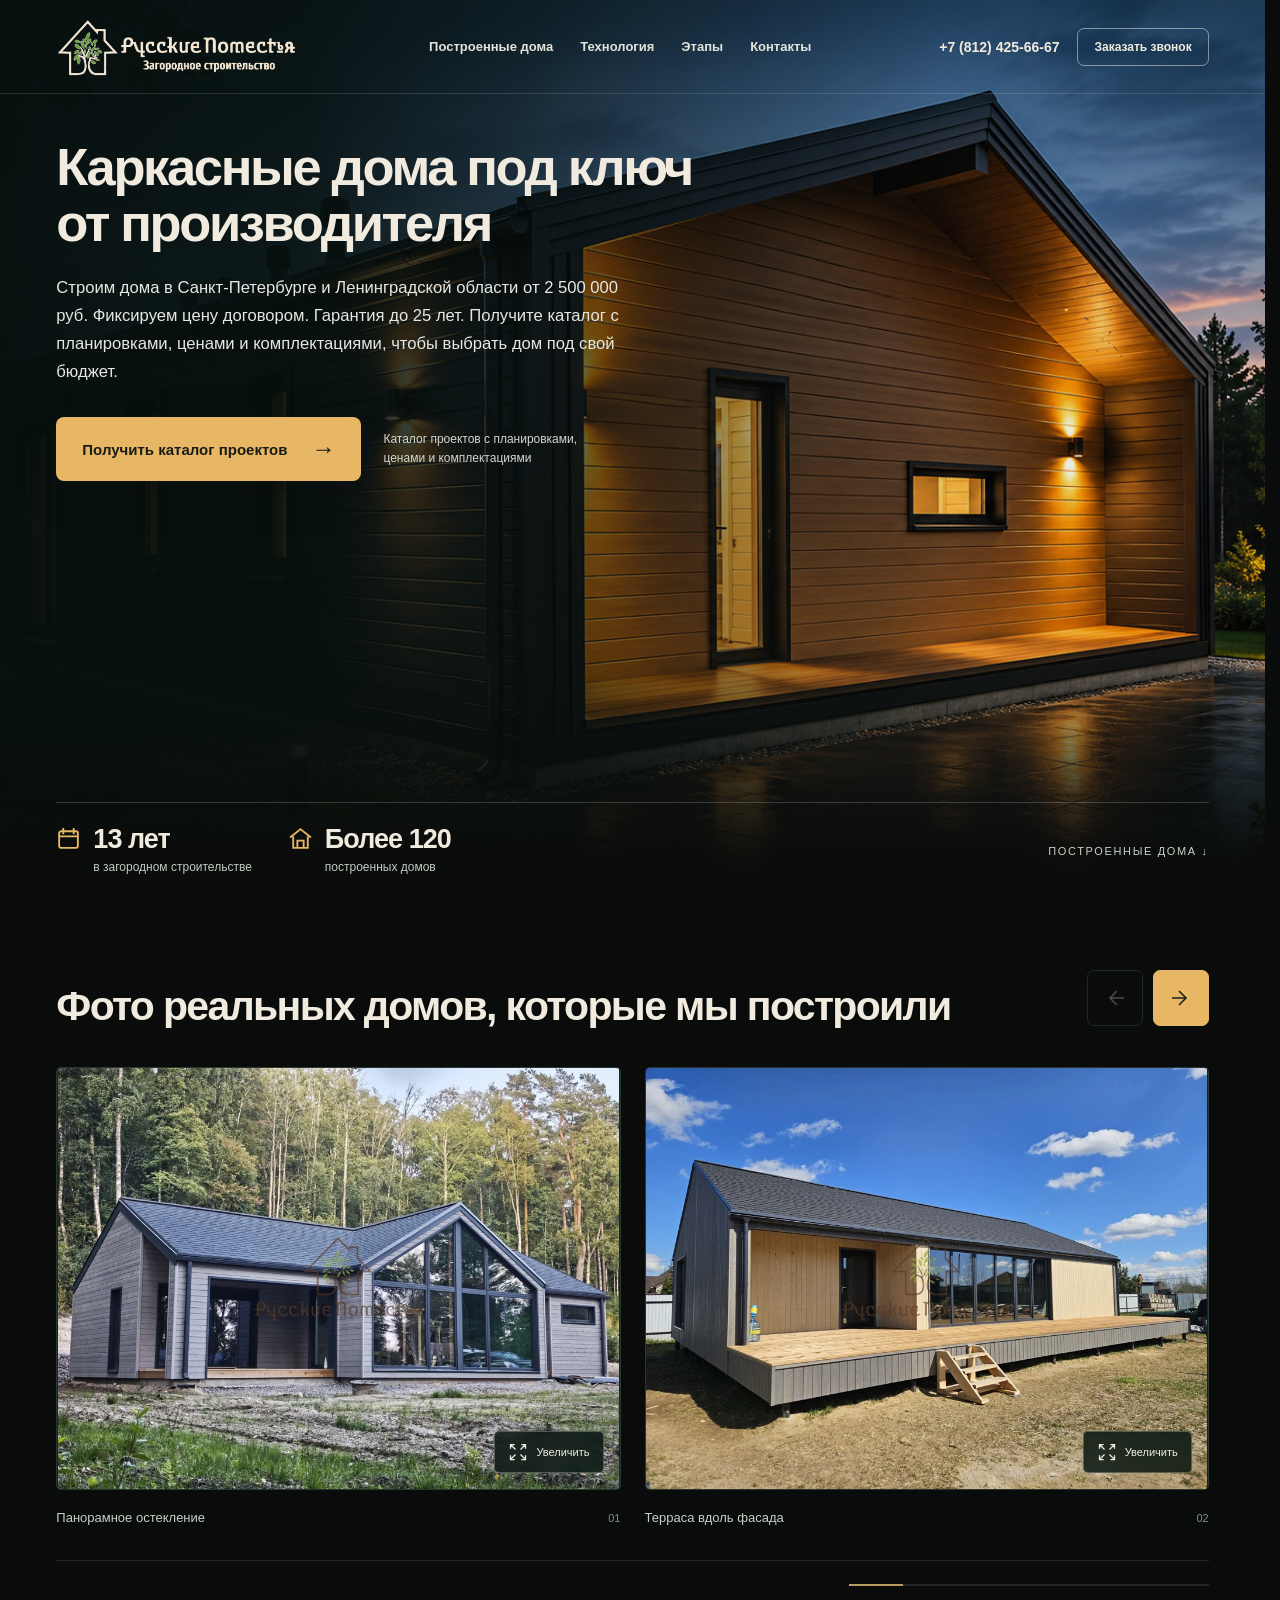
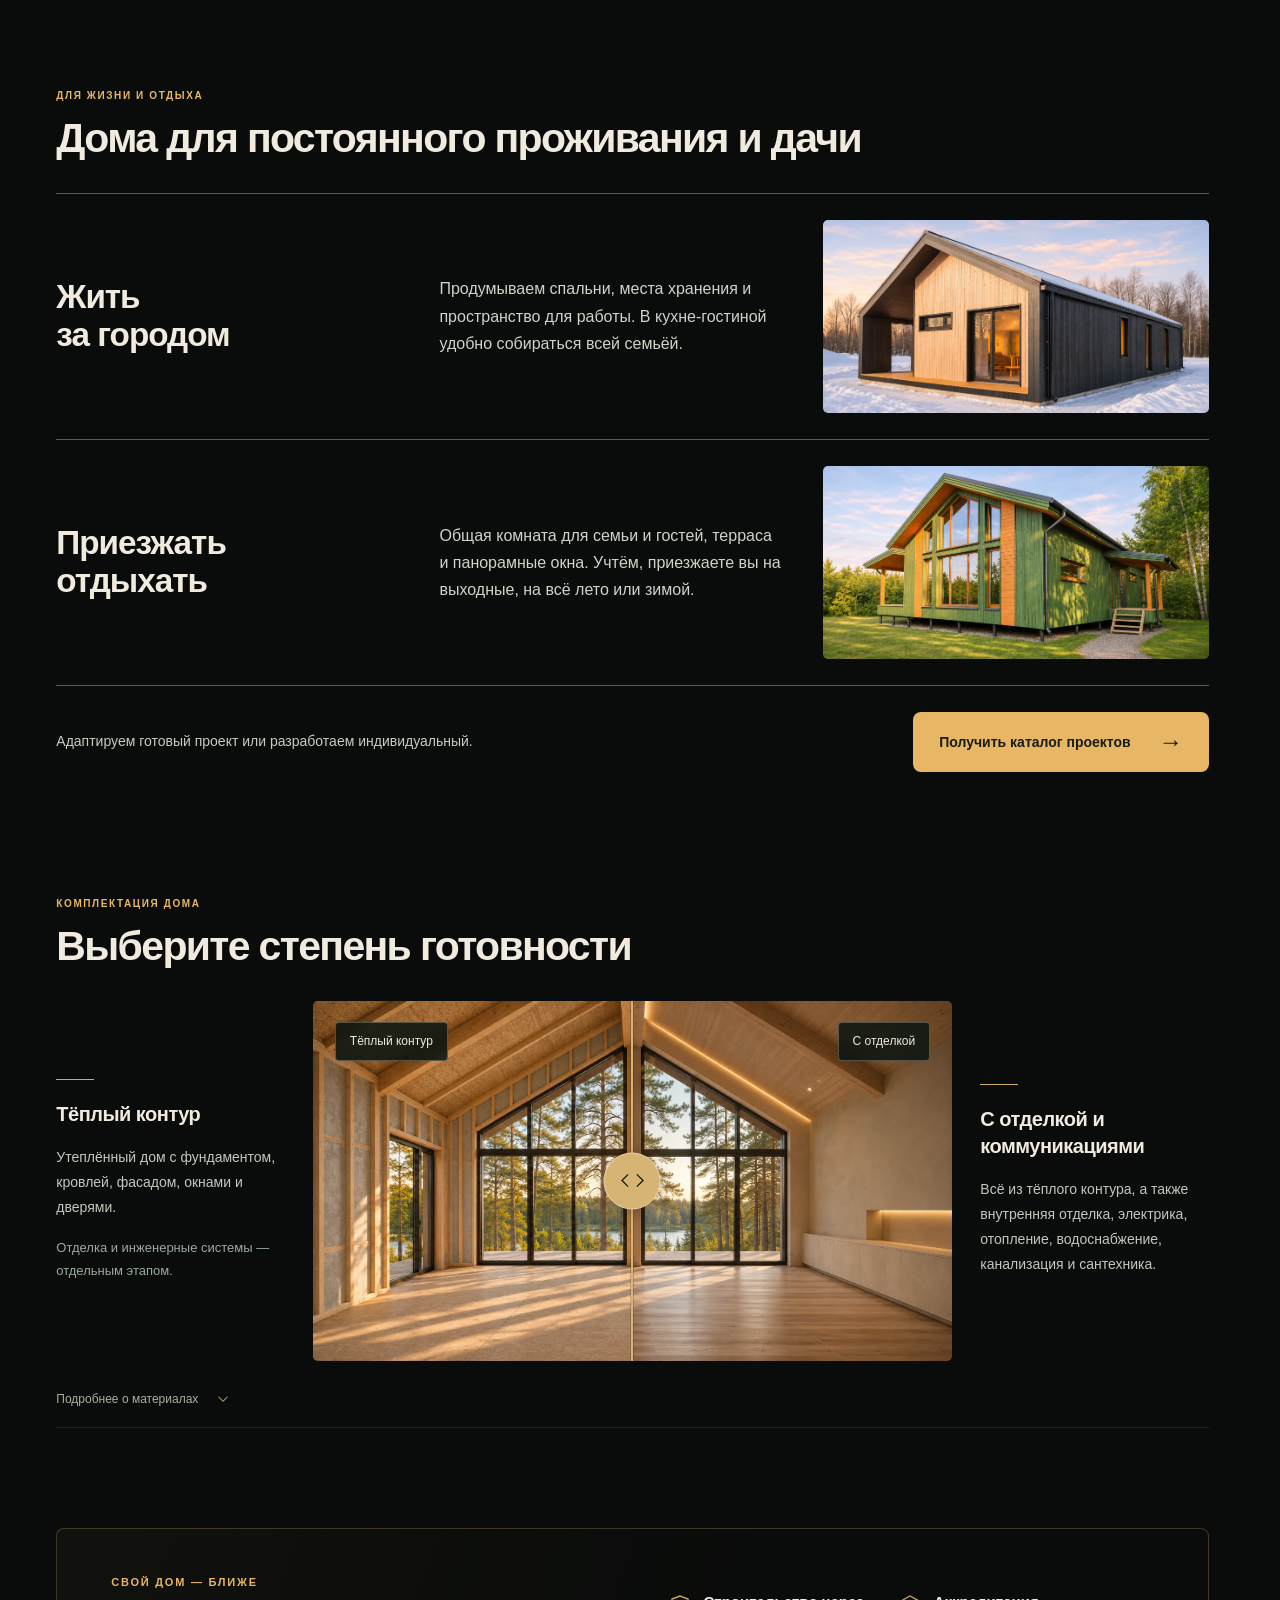
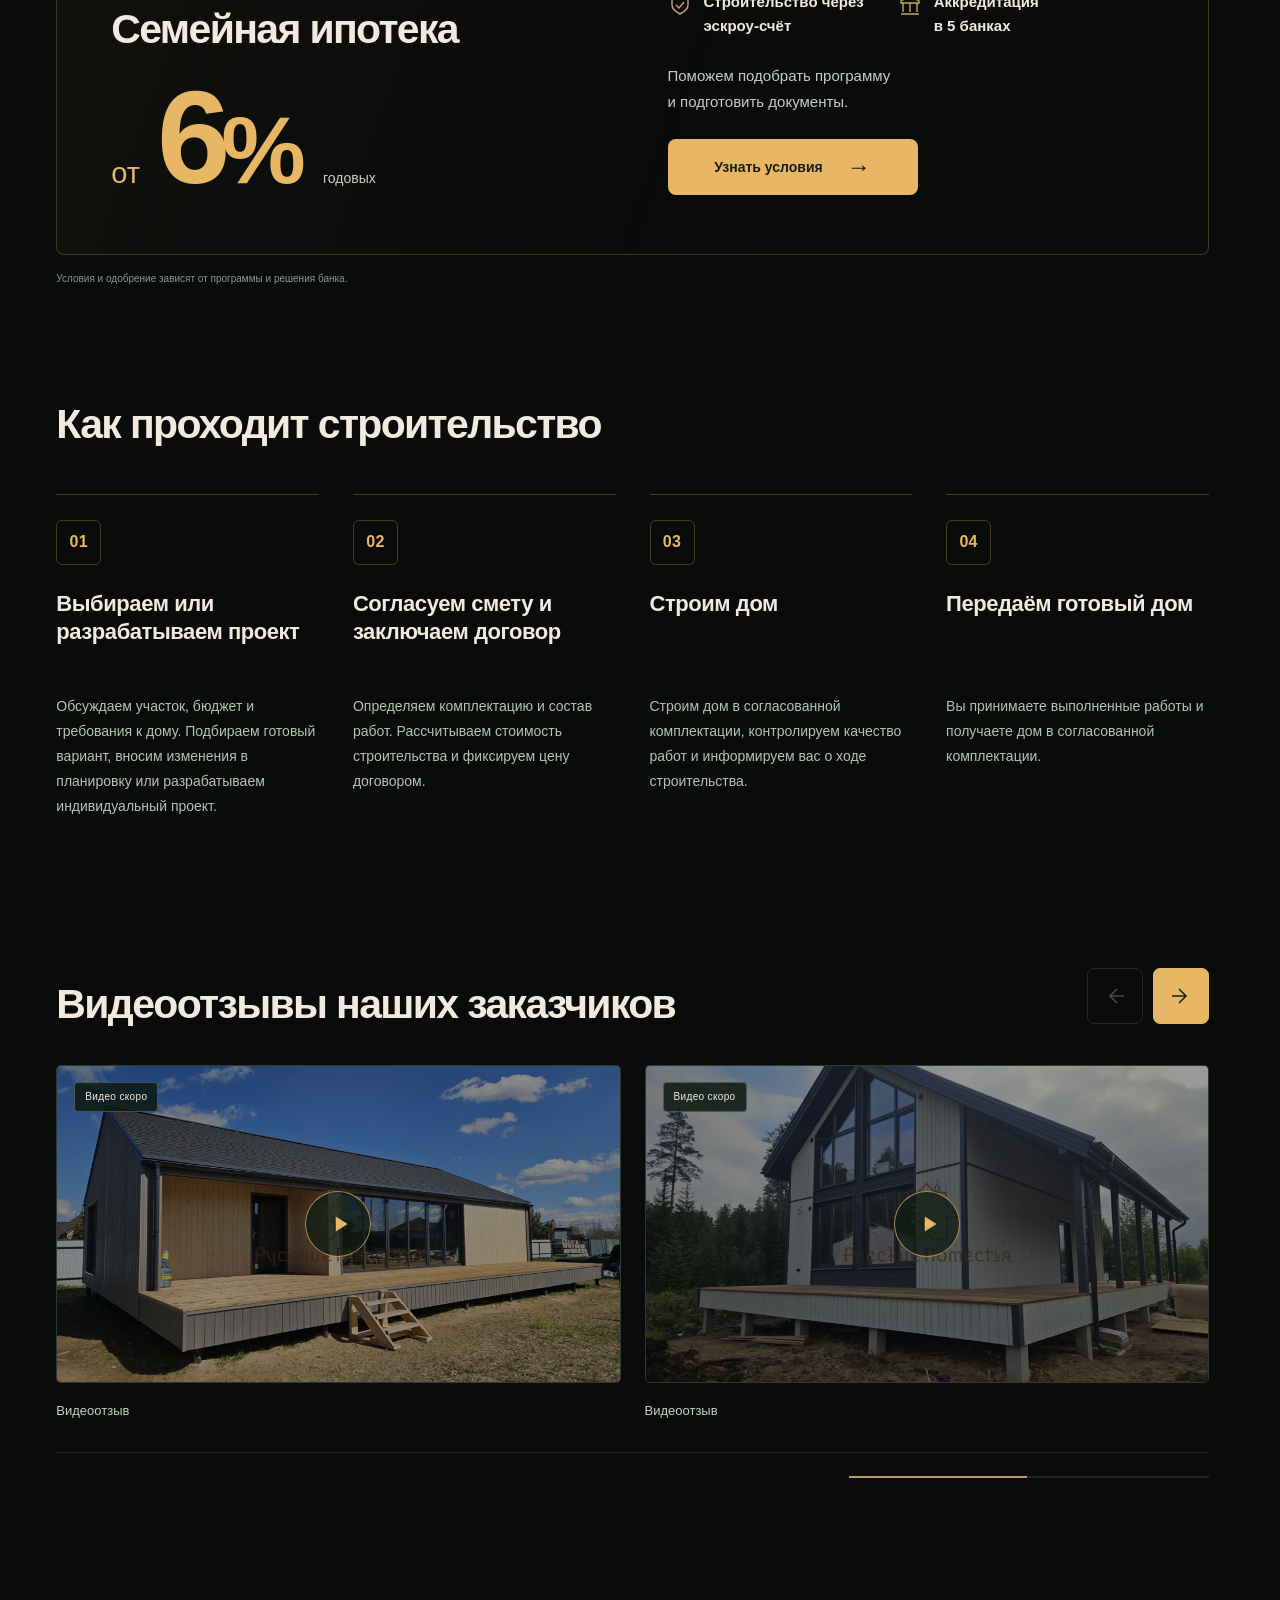
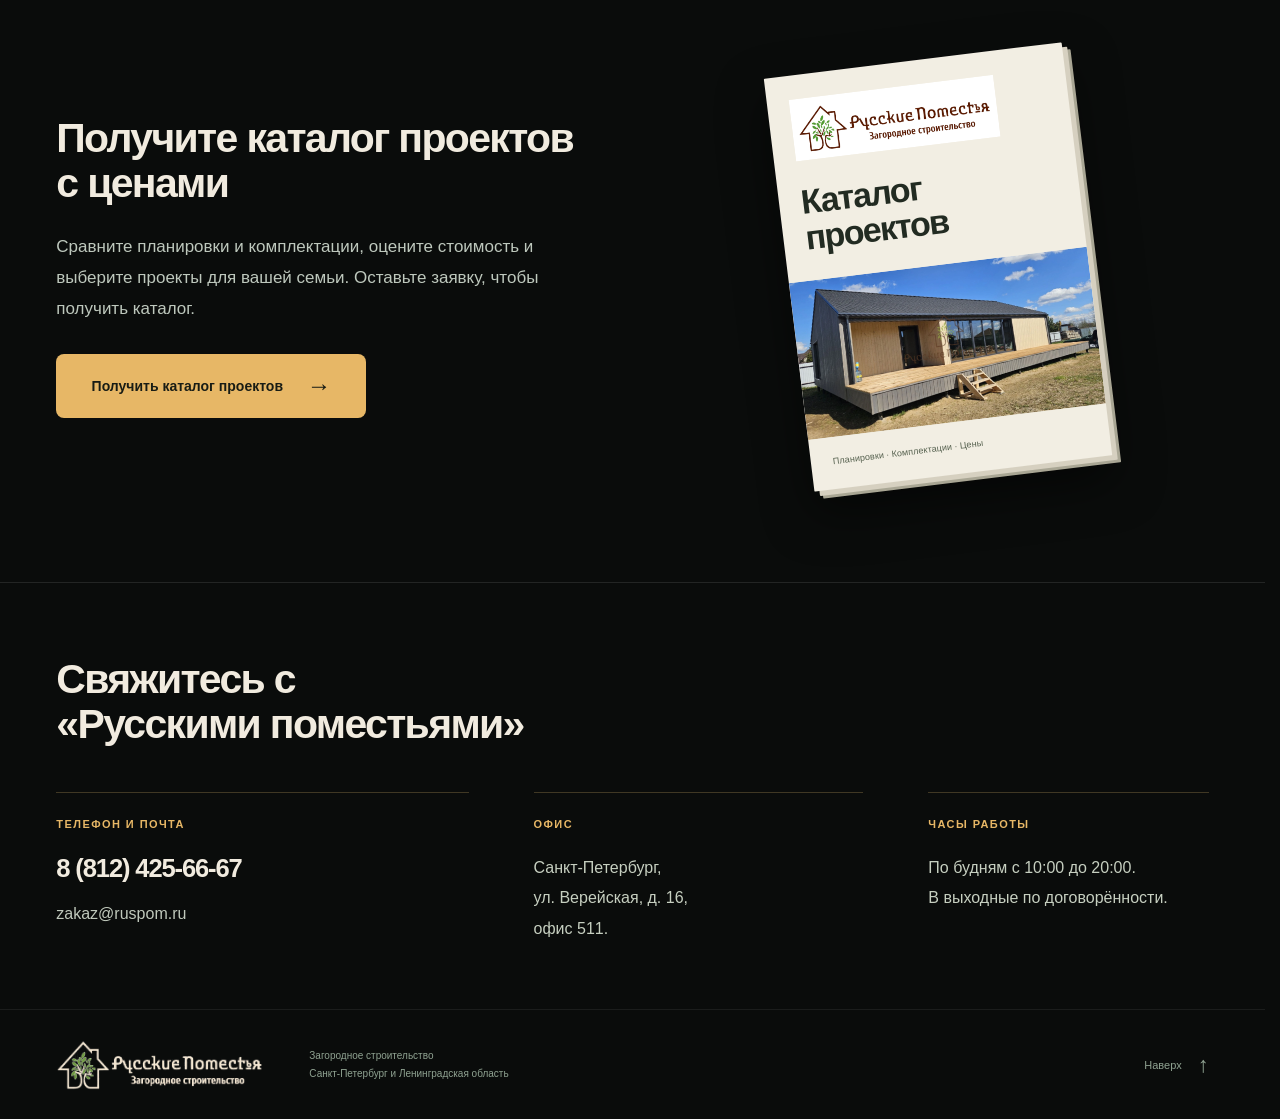
==== commit c0daafdf: "Centralize typography for all section headings" ====
--- a/index.html
+++ b/index.html
@@ -1,10 +1,10 @@
-<!doctype html><html lang="ru"><head><meta charset="utf-8"><meta name="viewport" content="width=device-width,initial-scale=1"><meta name="robots" content="noindex,nofollow"><meta name="theme-color" content="#0a0c0b"><meta name="description" content="Каркасные дома под ключ от производителя. Русские поместья — Санкт-Петербург и Ленинградская область."><title>Каркасные дома под ключ — Русские поместья</title><link rel="preload" as="image" href="assets/cinema/hero-approved.jpg"><link rel="stylesheet" href="assets/cinema.css?v=16"><script src="assets/cinema.js?v=11" defer></script></head><body><a class="skip-link" href="#works">К построенным домам</a><main>
+<!doctype html><html lang="ru"><head><meta charset="utf-8"><meta name="viewport" content="width=device-width,initial-scale=1"><meta name="robots" content="noindex,nofollow"><meta name="theme-color" content="#0a0c0b"><meta name="description" content="Каркасные дома под ключ от производителя. Русские поместья — Санкт-Петербург и Ленинградская область."><title>Каркасные дома под ключ — Русские поместья</title><link rel="preload" as="image" href="assets/cinema/hero-approved.jpg"><link rel="stylesheet" href="assets/cinema.css?v=17"><script src="assets/cinema.js?v=11" defer></script></head><body><a class="skip-link" href="#works">К построенным домам</a><main>
 <section id="home" aria-labelledby="hero-title" class="hero a"><div class="a__photo" style="background-image:url('assets/cinema/hero-approved.jpg')"></div><div class="a__shade"></div><header class="site-header"><a class="brand" href="#home" aria-label="Русские поместья"><img src="assets/cinema/logo-approved.png" alt="Русские поместья — Загородное строительство"></a><nav class="site-nav"><a href="#works">Построенные дома</a><a href="#tech">Технология</a><a href="#stages">Этапы</a><a href="#contacts">Контакты</a></nav><div class="site-contact"><a class="phone" href="tel:+78124256667">+7 (812) 425-66-67</a><a class="callback" href="tel:+78124256667">Заказать звонок</a></div></header><div class="a__inner"><div class="a__copy"><h1 class="display" id="hero-title">Каркасные дома под ключ от производителя</h1><p class="lead">Строим дома в Санкт-Петербурге и Ленинградской области от 2 500 000 руб. Фиксируем цену договором. Гарантия до 25 лет. Получите каталог с планировками, ценами и комплектациями, чтобы выбрать дом под свой бюджет.</p><div class="a__action"><button class="cta" type="button" data-catalog>Получить каталог проектов <span class="arrow">→</span></button><span class="note">Каталог проектов с планировками, ценами и комплектациями</span></div></div><div class="a__bottom"><div class="proof"><div class="proof__item"><svg viewBox="0 0 24 24" fill="none" stroke-width="1.8"><rect x="3" y="5" width="18" height="16" rx="2"/><path d="M7 2v6M17 2v6M3 10h18"/></svg><div><div class="proof__num">13 лет</div><span class="proof__text">в загородном строительстве</span></div></div><div class="proof__item"><svg viewBox="0 0 24 24" fill="none" stroke-width="1.8"><path d="M2 11 12 3l10 8M5 10v11h14V10M9 21v-7h6v7"/></svg><div><div class="proof__num">Более 120</div><span class="proof__text">построенных домов</span></div></div></div><a class="a__scroll" href="#works">Построенные дома ↓</a></div></div></section>
-<section class="works" id="works" aria-labelledby="works-title"><div class="works-container"><div class="works-heading"><h2 id="works-title">Фото реальных домов, которые мы построили</h2><div class="gallery-controls"><div class="gallery-arrows"><button type="button" class="gallery-arrow " data-gallery-prev aria-label="Предыдущая фотография" disabled><svg viewBox="0 0 24 24" width="24" height="24" fill="none" stroke="currentColor" stroke-width="1.6" aria-hidden="true"><path d="M14 5l-7 7 7 7M7 12h14"/></svg></button><button type="button" class="gallery-arrow " data-gallery-next aria-label="Следующая фотография"><svg viewBox="0 0 24 24" width="24" height="24" fill="none" stroke="currentColor" stroke-width="1.6" aria-hidden="true"><path d="M10 5l7 7-7 7M17 12H3"/></svg></button></div></div></div><div class="gallery-window"><ul class="gallery-track" aria-label="Фотографии построенных домов" aria-roledescription="карусель" tabindex="0"><li class="gallery-card" aria-label="Фотография 1 из 13"><figure><button type="button" class="gallery-photo" data-open="0" aria-label="Открыть фотографию 1: Панорамное остекление"><img src="assets/cinema/preview-08.webp" width="1920" height="1440" alt="Панорамное остекление — построенный дом Русских поместий" loading="lazy" decoding="async" draggable="false"><span class="expand-photo"><svg viewBox="0 0 24 24" width="20" height="20" fill="none" stroke="currentColor" stroke-width="1.5" aria-hidden="true"><path d="M8 3H3v5M16 3h5v5M21 16v5h-5M8 21H3v-5M3 3l6 6M21 3l-6 6M21 21l-6-6M3 21l6-6"/></svg><span>Увеличить</span></span></button><figcaption><span>Панорамное остекление</span><span class="photo-index">01</span></figcaption></figure></li><li class="gallery-card" aria-label="Фотография 2 из 13"><figure><button type="button" class="gallery-photo" data-open="1" aria-label="Открыть фотографию 2: Терраса вдоль фасада"><img src="assets/cinema/preview-12.webp" width="1920" height="1440" alt="Терраса вдоль фасада — построенный дом Русских поместий" loading="lazy" decoding="async" draggable="false"><span class="expand-photo"><svg viewBox="0 0 24 24" width="20" height="20" fill="none" stroke="currentColor" stroke-width="1.5" aria-hidden="true"><path d="M8 3H3v5M16 3h5v5M21 16v5h-5M8 21H3v-5M3 3l6 6M21 3l-6 6M21 21l-6-6M3 21l6-6"/></svg><span>Увеличить</span></span></button><figcaption><span>Терраса вдоль фасада</span><span class="photo-index">02</span></figcaption></figure></li><li class="gallery-card" aria-label="Фотография 3 из 13"><figure><button type="button" class="gallery-photo" data-open="2" aria-label="Открыть фотографию 3: Дом в зелёном окружении"><img src="assets/cinema/preview-09.webp" width="1920" height="1440" alt="Дом в зелёном окружении — построенный дом Русских поместий" loading="lazy" decoding="async" draggable="false"><span class="expand-photo"><svg viewBox="0 0 24 24" width="20" height="20" fill="none" stroke="currentColor" stroke-width="1.5" aria-hidden="true"><path d="M8 3H3v5M16 3h5v5M21 16v5h-5M8 21H3v-5M3 3l6 6M21 3l-6 6M21 21l-6-6M3 21l6-6"/></svg><span>Увеличить</span></span></button><figcaption><span>Дом в зелёном окружении</span><span class="photo-index">03</span></figcaption></figure></li><li class="gallery-card" aria-label="Фотография 4 из 13"><figure><button type="button" class="gallery-photo" data-open="3" aria-label="Открыть фотографию 4: Деревянный фасад зимой"><img src="assets/cinema/preview-01.webp" width="1920" height="1440" alt="Деревянный фасад зимой — построенный дом Русских поместий" loading="lazy" decoding="async" draggable="false"><span class="expand-photo"><svg viewBox="0 0 24 24" width="20" height="20" fill="none" stroke="currentColor" stroke-width="1.5" aria-hidden="true"><path d="M8 3H3v5M16 3h5v5M21 16v5h-5M8 21H3v-5M3 3l6 6M21 3l-6 6M21 21l-6-6M3 21l6-6"/></svg><span>Увеличить</span></span></button><figcaption><span>Деревянный фасад зимой</span><span class="photo-index">04</span></figcaption></figure></li><li class="gallery-card" aria-label="Фотография 5 из 13"><figure><button type="button" class="gallery-photo" data-open="4" aria-label="Открыть фотографию 5: Крытая терраса"><img src="assets/cinema/preview-07.webp" width="1920" height="1440" alt="Крытая терраса — построенный дом Русских поместий" loading="lazy" decoding="async" draggable="false"><span class="expand-photo"><svg viewBox="0 0 24 24" width="20" height="20" fill="none" stroke="currentColor" stroke-width="1.5" aria-hidden="true"><path d="M8 3H3v5M16 3h5v5M21 16v5h-5M8 21H3v-5M3 3l6 6M21 3l-6 6M21 21l-6-6M3 21l6-6"/></svg><span>Увеличить</span></span></button><figcaption><span>Крытая терраса</span><span class="photo-index">05</span></figcaption></figure></li><li class="gallery-card" aria-label="Фотография 6 из 13"><figure><button type="button" class="gallery-photo" data-open="5" aria-label="Открыть фотографию 6: Высокое остекление фасада"><img src="assets/cinema/preview-10.webp" width="1920" height="1440" alt="Высокое остекление фасада — построенный дом Русских поместий" loading="lazy" decoding="async" draggable="false"><span class="expand-photo"><svg viewBox="0 0 24 24" width="20" height="20" fill="none" stroke="currentColor" stroke-width="1.5" aria-hidden="true"><path d="M8 3H3v5M16 3h5v5M21 16v5h-5M8 21H3v-5M3 3l6 6M21 3l-6 6M21 21l-6-6M3 21l6-6"/></svg><span>Увеличить</span></span></button><figcaption><span>Высокое остекление фасада</span><span class="photo-index">06</span></figcaption></figure></li><li class="gallery-card" aria-label="Фотография 7 из 13"><figure><button type="button" class="gallery-photo" data-open="6" aria-label="Открыть фотографию 7: Панорамный фасад"><img src="assets/cinema/preview-11.webp" width="1920" height="1440" alt="Панорамный фасад — построенный дом Русских поместий" loading="lazy" decoding="async" draggable="false"><span class="expand-photo"><svg viewBox="0 0 24 24" width="20" height="20" fill="none" stroke="currentColor" stroke-width="1.5" aria-hidden="true"><path d="M8 3H3v5M16 3h5v5M21 16v5h-5M8 21H3v-5M3 3l6 6M21 3l-6 6M21 21l-6-6M3 21l6-6"/></svg><span>Увеличить</span></span></button><figcaption><span>Панорамный фасад</span><span class="photo-index">07</span></figcaption></figure></li><li class="gallery-card" aria-label="Фотография 8 из 13"><figure><button type="button" class="gallery-photo" data-open="7" aria-label="Открыть фотографию 8: Фасад в вечернем освещении"><img src="assets/cinema/preview-06.webp" width="1920" height="1440" alt="Фасад в вечернем освещении — построенный дом Русских поместий" loading="lazy" decoding="async" draggable="false"><span class="expand-photo"><svg viewBox="0 0 24 24" width="20" height="20" fill="none" stroke="currentColor" stroke-width="1.5" aria-hidden="true"><path d="M8 3H3v5M16 3h5v5M21 16v5h-5M8 21H3v-5M3 3l6 6M21 3l-6 6M21 21l-6-6M3 21l6-6"/></svg><span>Увеличить</span></span></button><figcaption><span>Фасад в вечернем освещении</span><span class="photo-index">08</span></figcaption></figure></li><li class="gallery-card" aria-label="Фотография 9 из 13"><figure><button type="button" class="gallery-photo" data-open="8" aria-label="Открыть фотографию 9: Открытая терраса"><img src="assets/cinema/preview-14.webp" width="1920" height="1440" alt="Открытая терраса — построенный дом Русских поместий" loading="lazy" decoding="async" draggable="false"><span class="expand-photo"><svg viewBox="0 0 24 24" width="20" height="20" fill="none" stroke="currentColor" stroke-width="1.5" aria-hidden="true"><path d="M8 3H3v5M16 3h5v5M21 16v5h-5M8 21H3v-5M3 3l6 6M21 3l-6 6M21 21l-6-6M3 21l6-6"/></svg><span>Увеличить</span></span></button><figcaption><span>Открытая терраса</span><span class="photo-index">09</span></figcaption></figure></li><li class="gallery-card" aria-label="Фотография 10 из 13"><figure><button type="button" class="gallery-photo" data-open="9" aria-label="Открыть фотографию 10: Дом с крыльцом"><img src="assets/cinema/preview-13.webp" width="1920" height="1440" alt="Дом с крыльцом — построенный дом Русских поместий" loading="lazy" decoding="async" draggable="false"><span class="expand-photo"><svg viewBox="0 0 24 24" width="20" height="20" fill="none" stroke="currentColor" stroke-width="1.5" aria-hidden="true"><path d="M8 3H3v5M16 3h5v5M21 16v5h-5M8 21H3v-5M3 3l6 6M21 3l-6 6M21 21l-6-6M3 21l6-6"/></svg><span>Увеличить</span></span></button><figcaption><span>Дом с крыльцом</span><span class="photo-index">10</span></figcaption></figure></li><li class="gallery-card" aria-label="Фотография 11 из 13"><figure><button type="button" class="gallery-photo" data-open="10" aria-label="Открыть фотографию 11: Дом с крытой террасой"><img src="assets/cinema/preview-05.webp" width="1920" height="1440" alt="Дом с крытой террасой — построенный дом Русских поместий" loading="lazy" decoding="async" draggable="false"><span class="expand-photo"><svg viewBox="0 0 24 24" width="20" height="20" fill="none" stroke="currentColor" stroke-width="1.5" aria-hidden="true"><path d="M8 3H3v5M16 3h5v5M21 16v5h-5M8 21H3v-5M3 3l6 6M21 3l-6 6M21 21l-6-6M3 21l6-6"/></svg><span>Увеличить</span></span></button><figcaption><span>Дом с крытой террасой</span><span class="photo-index">11</span></figcaption></figure></li><li class="gallery-card" aria-label="Фотография 12 из 13"><figure><button type="button" class="gallery-photo" data-open="11" aria-label="Открыть фотографию 12: Одноэтажный дом зимой"><img src="assets/cinema/preview-02.webp" width="1920" height="1440" alt="Одноэтажный дом зимой — построенный дом Русских поместий" loading="lazy" decoding="async" draggable="false"><span class="expand-photo"><svg viewBox="0 0 24 24" width="20" height="20" fill="none" stroke="currentColor" stroke-width="1.5" aria-hidden="true"><path d="M8 3H3v5M16 3h5v5M21 16v5h-5M8 21H3v-5M3 3l6 6M21 3l-6 6M21 21l-6-6M3 21l6-6"/></svg><span>Увеличить</span></span></button><figcaption><span>Одноэтажный дом зимой</span><span class="photo-index">12</span></figcaption></figure></li><li class="gallery-card" aria-label="Фотография 13 из 13"><figure><button type="button" class="gallery-photo" data-open="12" aria-label="Открыть фотографию 13: Дом зимой"><img src="assets/cinema/preview-03.webp" width="1920" height="1440" alt="Дом зимой — построенный дом Русских поместий" loading="lazy" decoding="async" draggable="false"><span class="expand-photo"><svg viewBox="0 0 24 24" width="20" height="20" fill="none" stroke="currentColor" stroke-width="1.5" aria-hidden="true"><path d="M8 3H3v5M16 3h5v5M21 16v5h-5M8 21H3v-5M3 3l6 6M21 3l-6 6M21 21l-6-6M3 21l6-6"/></svg><span>Увеличить</span></span></button><figcaption><span>Дом зимой</span><span class="photo-index">13</span></figcaption></figure></li></ul></div><div class="gallery-bottom"><div class="gallery-progress" aria-hidden="true"><span></span></div></div></div></section>
+<section class="works" id="works" aria-labelledby="works-title"><div class="works-container"><div class="works-heading"><h2 class="section-title" id="works-title">Фото реальных домов, которые мы построили</h2><div class="gallery-controls"><div class="gallery-arrows"><button type="button" class="gallery-arrow " data-gallery-prev aria-label="Предыдущая фотография" disabled><svg viewBox="0 0 24 24" width="24" height="24" fill="none" stroke="currentColor" stroke-width="1.6" aria-hidden="true"><path d="M14 5l-7 7 7 7M7 12h14"/></svg></button><button type="button" class="gallery-arrow " data-gallery-next aria-label="Следующая фотография"><svg viewBox="0 0 24 24" width="24" height="24" fill="none" stroke="currentColor" stroke-width="1.6" aria-hidden="true"><path d="M10 5l7 7-7 7M17 12H3"/></svg></button></div></div></div><div class="gallery-window"><ul class="gallery-track" aria-label="Фотографии построенных домов" aria-roledescription="карусель" tabindex="0"><li class="gallery-card" aria-label="Фотография 1 из 13"><figure><button type="button" class="gallery-photo" data-open="0" aria-label="Открыть фотографию 1: Панорамное остекление"><img src="assets/cinema/preview-08.webp" width="1920" height="1440" alt="Панорамное остекление — построенный дом Русских поместий" loading="lazy" decoding="async" draggable="false"><span class="expand-photo"><svg viewBox="0 0 24 24" width="20" height="20" fill="none" stroke="currentColor" stroke-width="1.5" aria-hidden="true"><path d="M8 3H3v5M16 3h5v5M21 16v5h-5M8 21H3v-5M3 3l6 6M21 3l-6 6M21 21l-6-6M3 21l6-6"/></svg><span>Увеличить</span></span></button><figcaption><span>Панорамное остекление</span><span class="photo-index">01</span></figcaption></figure></li><li class="gallery-card" aria-label="Фотография 2 из 13"><figure><button type="button" class="gallery-photo" data-open="1" aria-label="Открыть фотографию 2: Терраса вдоль фасада"><img src="assets/cinema/preview-12.webp" width="1920" height="1440" alt="Терраса вдоль фасада — построенный дом Русских поместий" loading="lazy" decoding="async" draggable="false"><span class="expand-photo"><svg viewBox="0 0 24 24" width="20" height="20" fill="none" stroke="currentColor" stroke-width="1.5" aria-hidden="true"><path d="M8 3H3v5M16 3h5v5M21 16v5h-5M8 21H3v-5M3 3l6 6M21 3l-6 6M21 21l-6-6M3 21l6-6"/></svg><span>Увеличить</span></span></button><figcaption><span>Терраса вдоль фасада</span><span class="photo-index">02</span></figcaption></figure></li><li class="gallery-card" aria-label="Фотография 3 из 13"><figure><button type="button" class="gallery-photo" data-open="2" aria-label="Открыть фотографию 3: Дом в зелёном окружении"><img src="assets/cinema/preview-09.webp" width="1920" height="1440" alt="Дом в зелёном окружении — построенный дом Русских поместий" loading="lazy" decoding="async" draggable="false"><span class="expand-photo"><svg viewBox="0 0 24 24" width="20" height="20" fill="none" stroke="currentColor" stroke-width="1.5" aria-hidden="true"><path d="M8 3H3v5M16 3h5v5M21 16v5h-5M8 21H3v-5M3 3l6 6M21 3l-6 6M21 21l-6-6M3 21l6-6"/></svg><span>Увеличить</span></span></button><figcaption><span>Дом в зелёном окружении</span><span class="photo-index">03</span></figcaption></figure></li><li class="gallery-card" aria-label="Фотография 4 из 13"><figure><button type="button" class="gallery-photo" data-open="3" aria-label="Открыть фотографию 4: Деревянный фасад зимой"><img src="assets/cinema/preview-01.webp" width="1920" height="1440" alt="Деревянный фасад зимой — построенный дом Русских поместий" loading="lazy" decoding="async" draggable="false"><span class="expand-photo"><svg viewBox="0 0 24 24" width="20" height="20" fill="none" stroke="currentColor" stroke-width="1.5" aria-hidden="true"><path d="M8 3H3v5M16 3h5v5M21 16v5h-5M8 21H3v-5M3 3l6 6M21 3l-6 6M21 21l-6-6M3 21l6-6"/></svg><span>Увеличить</span></span></button><figcaption><span>Деревянный фасад зимой</span><span class="photo-index">04</span></figcaption></figure></li><li class="gallery-card" aria-label="Фотография 5 из 13"><figure><button type="button" class="gallery-photo" data-open="4" aria-label="Открыть фотографию 5: Крытая терраса"><img src="assets/cinema/preview-07.webp" width="1920" height="1440" alt="Крытая терраса — построенный дом Русских поместий" loading="lazy" decoding="async" draggable="false"><span class="expand-photo"><svg viewBox="0 0 24 24" width="20" height="20" fill="none" stroke="currentColor" stroke-width="1.5" aria-hidden="true"><path d="M8 3H3v5M16 3h5v5M21 16v5h-5M8 21H3v-5M3 3l6 6M21 3l-6 6M21 21l-6-6M3 21l6-6"/></svg><span>Увеличить</span></span></button><figcaption><span>Крытая терраса</span><span class="photo-index">05</span></figcaption></figure></li><li class="gallery-card" aria-label="Фотография 6 из 13"><figure><button type="button" class="gallery-photo" data-open="5" aria-label="Открыть фотографию 6: Высокое остекление фасада"><img src="assets/cinema/preview-10.webp" width="1920" height="1440" alt="Высокое остекление фасада — построенный дом Русских поместий" loading="lazy" decoding="async" draggable="false"><span class="expand-photo"><svg viewBox="0 0 24 24" width="20" height="20" fill="none" stroke="currentColor" stroke-width="1.5" aria-hidden="true"><path d="M8 3H3v5M16 3h5v5M21 16v5h-5M8 21H3v-5M3 3l6 6M21 3l-6 6M21 21l-6-6M3 21l6-6"/></svg><span>Увеличить</span></span></button><figcaption><span>Высокое остекление фасада</span><span class="photo-index">06</span></figcaption></figure></li><li class="gallery-card" aria-label="Фотография 7 из 13"><figure><button type="button" class="gallery-photo" data-open="6" aria-label="Открыть фотографию 7: Панорамный фасад"><img src="assets/cinema/preview-11.webp" width="1920" height="1440" alt="Панорамный фасад — построенный дом Русских поместий" loading="lazy" decoding="async" draggable="false"><span class="expand-photo"><svg viewBox="0 0 24 24" width="20" height="20" fill="none" stroke="currentColor" stroke-width="1.5" aria-hidden="true"><path d="M8 3H3v5M16 3h5v5M21 16v5h-5M8 21H3v-5M3 3l6 6M21 3l-6 6M21 21l-6-6M3 21l6-6"/></svg><span>Увеличить</span></span></button><figcaption><span>Панорамный фасад</span><span class="photo-index">07</span></figcaption></figure></li><li class="gallery-card" aria-label="Фотография 8 из 13"><figure><button type="button" class="gallery-photo" data-open="7" aria-label="Открыть фотографию 8: Фасад в вечернем освещении"><img src="assets/cinema/preview-06.webp" width="1920" height="1440" alt="Фасад в вечернем освещении — построенный дом Русских поместий" loading="lazy" decoding="async" draggable="false"><span class="expand-photo"><svg viewBox="0 0 24 24" width="20" height="20" fill="none" stroke="currentColor" stroke-width="1.5" aria-hidden="true"><path d="M8 3H3v5M16 3h5v5M21 16v5h-5M8 21H3v-5M3 3l6 6M21 3l-6 6M21 21l-6-6M3 21l6-6"/></svg><span>Увеличить</span></span></button><figcaption><span>Фасад в вечернем освещении</span><span class="photo-index">08</span></figcaption></figure></li><li class="gallery-card" aria-label="Фотография 9 из 13"><figure><button type="button" class="gallery-photo" data-open="8" aria-label="Открыть фотографию 9: Открытая терраса"><img src="assets/cinema/preview-14.webp" width="1920" height="1440" alt="Открытая терраса — построенный дом Русских поместий" loading="lazy" decoding="async" draggable="false"><span class="expand-photo"><svg viewBox="0 0 24 24" width="20" height="20" fill="none" stroke="currentColor" stroke-width="1.5" aria-hidden="true"><path d="M8 3H3v5M16 3h5v5M21 16v5h-5M8 21H3v-5M3 3l6 6M21 3l-6 6M21 21l-6-6M3 21l6-6"/></svg><span>Увеличить</span></span></button><figcaption><span>Открытая терраса</span><span class="photo-index">09</span></figcaption></figure></li><li class="gallery-card" aria-label="Фотография 10 из 13"><figure><button type="button" class="gallery-photo" data-open="9" aria-label="Открыть фотографию 10: Дом с крыльцом"><img src="assets/cinema/preview-13.webp" width="1920" height="1440" alt="Дом с крыльцом — построенный дом Русских поместий" loading="lazy" decoding="async" draggable="false"><span class="expand-photo"><svg viewBox="0 0 24 24" width="20" height="20" fill="none" stroke="currentColor" stroke-width="1.5" aria-hidden="true"><path d="M8 3H3v5M16 3h5v5M21 16v5h-5M8 21H3v-5M3 3l6 6M21 3l-6 6M21 21l-6-6M3 21l6-6"/></svg><span>Увеличить</span></span></button><figcaption><span>Дом с крыльцом</span><span class="photo-index">10</span></figcaption></figure></li><li class="gallery-card" aria-label="Фотография 11 из 13"><figure><button type="button" class="gallery-photo" data-open="10" aria-label="Открыть фотографию 11: Дом с крытой террасой"><img src="assets/cinema/preview-05.webp" width="1920" height="1440" alt="Дом с крытой террасой — построенный дом Русских поместий" loading="lazy" decoding="async" draggable="false"><span class="expand-photo"><svg viewBox="0 0 24 24" width="20" height="20" fill="none" stroke="currentColor" stroke-width="1.5" aria-hidden="true"><path d="M8 3H3v5M16 3h5v5M21 16v5h-5M8 21H3v-5M3 3l6 6M21 3l-6 6M21 21l-6-6M3 21l6-6"/></svg><span>Увеличить</span></span></button><figcaption><span>Дом с крытой террасой</span><span class="photo-index">11</span></figcaption></figure></li><li class="gallery-card" aria-label="Фотография 12 из 13"><figure><button type="button" class="gallery-photo" data-open="11" aria-label="Открыть фотографию 12: Одноэтажный дом зимой"><img src="assets/cinema/preview-02.webp" width="1920" height="1440" alt="Одноэтажный дом зимой — построенный дом Русских поместий" loading="lazy" decoding="async" draggable="false"><span class="expand-photo"><svg viewBox="0 0 24 24" width="20" height="20" fill="none" stroke="currentColor" stroke-width="1.5" aria-hidden="true"><path d="M8 3H3v5M16 3h5v5M21 16v5h-5M8 21H3v-5M3 3l6 6M21 3l-6 6M21 21l-6-6M3 21l6-6"/></svg><span>Увеличить</span></span></button><figcaption><span>Одноэтажный дом зимой</span><span class="photo-index">12</span></figcaption></figure></li><li class="gallery-card" aria-label="Фотография 13 из 13"><figure><button type="button" class="gallery-photo" data-open="12" aria-label="Открыть фотографию 13: Дом зимой"><img src="assets/cinema/preview-03.webp" width="1920" height="1440" alt="Дом зимой — построенный дом Русских поместий" loading="lazy" decoding="async" draggable="false"><span class="expand-photo"><svg viewBox="0 0 24 24" width="20" height="20" fill="none" stroke="currentColor" stroke-width="1.5" aria-hidden="true"><path d="M8 3H3v5M16 3h5v5M21 16v5h-5M8 21H3v-5M3 3l6 6M21 3l-6 6M21 21l-6-6M3 21l6-6"/></svg><span>Увеличить</span></span></button><figcaption><span>Дом зимой</span><span class="photo-index">13</span></figcaption></figure></li></ul></div><div class="gallery-bottom"><div class="gallery-progress" aria-hidden="true"><span></span></div></div></div></section>
 
 <section class="projects living content-section" id="projects" aria-labelledby="projects-title">
  <div class="section-container">
-  <div class="living-heading"><p class="living-eyebrow">Для жизни и отдыха</p><h2 id="projects-title">Дома для постоянного проживания и дачи</h2></div>
+  <div class="living-heading"><p class="living-eyebrow">Для жизни и отдыха</p><h2 class="section-title" id="projects-title">Дома для постоянного проживания и дачи</h2></div>
   <div class="living-stories">
    <article class="living-row" aria-labelledby="living-everyday-title">
     <h3 id="living-everyday-title">Жить <span>за городом</span></h3>
@@ -23,7 +23,7 @@
 
 <section class="tech readiness finish-section content-section" id="tech" aria-labelledby="tech-title">
  <div class="section-container">
-  <div class="finish-heading"><p class="readiness-eyebrow">Комплектация дома</p><h2 id="tech-title">Выберите степень готовности</h2></div>
+  <div class="finish-heading"><p class="readiness-eyebrow">Комплектация дома</p><h2 class="section-title" id="tech-title">Выберите степень готовности</h2></div>
   <div class="finish-layout">
    <div class="finish-copy finish-copy-before">
     <h3>Тёплый контур</h3>
@@ -47,13 +47,13 @@
   <details class="readiness-details"><summary>Подробнее о материалах <svg viewBox="0 0 24 24" width="18" height="18" fill="none" stroke="currentColor" stroke-width="1.4" aria-hidden="true"><path d="m6 9 6 6 6-6"/></svg></summary><div><p>Каркас собираем из строганой доски камерной сушки. Применяем утепление, пароизоляцию и ветрозащитные мембраны, устанавливаем энергоэффективные стеклопакеты.</p><p>Тип фундамента, толщину утепления, кровельное покрытие и отделку определяем по проекту. Точный состав комплектации выбранного дома указан в каталоге.</p></div></details>
  </div>
 </section>
-<section class="mortgage" id="mortgage" aria-labelledby="mortgage-title"><div class="mortgage-container"><div class="mortgage-panel"><div class="mortgage-offer"><p class="mortgage-eyebrow">Свой дом — ближе</p><h2 id="mortgage-title">Семейная ипотека</h2><p class="mortgage-rate" aria-label="От 6 процентов годовых"><span class="rate-from">от</span><strong>6<span class="rate-percent">%</span></strong><span class="rate-period">годовых</span></p></div><div class="mortgage-details"><div class="mortgage-benefits"><p><svg viewBox="0 0 24 24" width="24" height="24" fill="none" stroke="currentColor" stroke-width="1.4" aria-hidden="true"><path d="M12 3 4 6v6c0 4 4 7 8 9 4-2 8-5 8-9V6l-8-3Z"/><path d="m8 12 3 3 5-6"/></svg><span>Строительство через<br>эскроу-счёт</span></p><p><svg viewBox="0 0 24 24" width="24" height="24" fill="none" stroke="currentColor" stroke-width="1.4" aria-hidden="true"><path d="m3 8 9-5 9 5v2H3V8ZM5 10v9m7-9v9m7-9v9M3 21h18"/></svg><span>Аккредитация<br>в 5 банках</span></p></div><p class="mortgage-description">Поможем подобрать программу<br>и подготовить документы.</p><a class="cta mortgage-cta" href="tel:+78124256667">Узнать условия <span class="arrow" aria-hidden="true">→</span></a></div></div><p class="mortgage-note">Условия и одобрение зависят от программы и решения банка.</p></div></section>
+<section class="mortgage" id="mortgage" aria-labelledby="mortgage-title"><div class="mortgage-container"><div class="mortgage-panel"><div class="mortgage-offer"><p class="mortgage-eyebrow">Свой дом — ближе</p><h2 class="section-title" id="mortgage-title">Семейная ипотека</h2><p class="mortgage-rate" aria-label="От 6 процентов годовых"><span class="rate-from">от</span><strong>6<span class="rate-percent">%</span></strong><span class="rate-period">годовых</span></p></div><div class="mortgage-details"><div class="mortgage-benefits"><p><svg viewBox="0 0 24 24" width="24" height="24" fill="none" stroke="currentColor" stroke-width="1.4" aria-hidden="true"><path d="M12 3 4 6v6c0 4 4 7 8 9 4-2 8-5 8-9V6l-8-3Z"/><path d="m8 12 3 3 5-6"/></svg><span>Строительство через<br>эскроу-счёт</span></p><p><svg viewBox="0 0 24 24" width="24" height="24" fill="none" stroke="currentColor" stroke-width="1.4" aria-hidden="true"><path d="m3 8 9-5 9 5v2H3V8ZM5 10v9m7-9v9m7-9v9M3 21h18"/></svg><span>Аккредитация<br>в 5 банках</span></p></div><p class="mortgage-description">Поможем подобрать программу<br>и подготовить документы.</p><a class="cta mortgage-cta" href="tel:+78124256667">Узнать условия <span class="arrow" aria-hidden="true">→</span></a></div></div><p class="mortgage-note">Условия и одобрение зависят от программы и решения банка.</p></div></section>
 
-<section class="stages content-section" id="stages" aria-labelledby="stages-title"><div class="section-container"><h2 id="stages-title">Как проходит строительство</h2><ol class="stages-list"><li><span class="stage-number" aria-hidden="true">01</span><div><h3>Выбираем или разрабатываем проект</h3><p>Обсуждаем участок, бюджет и требования к дому. Подбираем готовый вариант, вносим изменения в планировку или разрабатываем индивидуальный проект.</p></div></li><li><span class="stage-number" aria-hidden="true">02</span><div><h3>Согласуем смету и заключаем договор</h3><p>Определяем комплектацию и состав работ. Рассчитываем стоимость строительства и фиксируем цену договором.</p></div></li><li><span class="stage-number" aria-hidden="true">03</span><div><h3>Строим дом</h3><p>Строим дом в согласованной комплектации, контролируем качество работ и информируем вас о ходе строительства.</p></div></li><li><span class="stage-number" aria-hidden="true">04</span><div><h3>Передаём готовый дом</h3><p>Вы принимаете выполненные работы и получаете дом в согласованной комплектации.</p></div></li></ol></div></section>
+<section class="stages content-section" id="stages" aria-labelledby="stages-title"><div class="section-container"><h2 class="section-title" id="stages-title">Как проходит строительство</h2><ol class="stages-list"><li><span class="stage-number" aria-hidden="true">01</span><div><h3>Выбираем или разрабатываем проект</h3><p>Обсуждаем участок, бюджет и требования к дому. Подбираем готовый вариант, вносим изменения в планировку или разрабатываем индивидуальный проект.</p></div></li><li><span class="stage-number" aria-hidden="true">02</span><div><h3>Согласуем смету и заключаем договор</h3><p>Определяем комплектацию и состав работ. Рассчитываем стоимость строительства и фиксируем цену договором.</p></div></li><li><span class="stage-number" aria-hidden="true">03</span><div><h3>Строим дом</h3><p>Строим дом в согласованной комплектации, контролируем качество работ и информируем вас о ходе строительства.</p></div></li><li><span class="stage-number" aria-hidden="true">04</span><div><h3>Передаём готовый дом</h3><p>Вы принимаете выполненные работы и получаете дом в согласованной комплектации.</p></div></li></ol></div></section>
 
-<section class="reviews content-section" id="reviews" aria-labelledby="reviews-title"><div class="section-container"><div class="works-heading"><h2 id="reviews-title">Видеоотзывы наших заказчиков</h2><div class="gallery-controls"><div class="gallery-arrows"><button type="button" class="gallery-arrow" data-video-prev aria-label="Предыдущее видео" disabled><svg viewBox="0 0 24 24" width="24" height="24" fill="none" stroke="currentColor" stroke-width="1.6" aria-hidden="true"><path d="M14 5l-7 7 7 7M7 12h14"/></svg></button><button type="button" class="gallery-arrow" data-video-next aria-label="Следующее видео"><svg viewBox="0 0 24 24" width="24" height="24" fill="none" stroke="currentColor" stroke-width="1.6" aria-hidden="true"><path d="M10 5l7 7-7 7M17 12H3"/></svg></button></div></div></div><ul class="gallery-track video-track" aria-label="Видеоотзывы заказчиков" aria-roledescription="карусель" tabindex="0"><li class="gallery-card video-card"><figure><button class="video-poster" type="button" data-video="0" aria-label="Видеоотзыв: видео скоро"><img src="assets/cinema/preview-12.webp" width="960" height="720" alt="" loading="lazy" draggable="false"><span class="video-soon">Видео скоро</span><span class="video-play"><svg viewBox="0 0 24 24" width="26" height="26" fill="currentColor" aria-hidden="true"><path d="m9 5 11 7-11 7V5Z"/></svg></span></button><figcaption><span>Видеоотзыв</span></figcaption></figure></li><li class="gallery-card video-card"><figure><button class="video-poster" type="button" data-video="1" aria-label="Видеоотзыв: видео скоро"><img src="assets/cinema/preview-11.webp" width="960" height="720" alt="" loading="lazy" draggable="false"><span class="video-soon">Видео скоро</span><span class="video-play"><svg viewBox="0 0 24 24" width="26" height="26" fill="currentColor" aria-hidden="true"><path d="m9 5 11 7-11 7V5Z"/></svg></span></button><figcaption><span>Видеоотзыв</span></figcaption></figure></li><li class="gallery-card video-card"><figure><button class="video-poster" type="button" data-video="2" aria-label="Видеоотзыв: видео скоро"><img src="assets/cinema/preview-09.webp" width="960" height="720" alt="" loading="lazy" draggable="false"><span class="video-soon">Видео скоро</span><span class="video-play"><svg viewBox="0 0 24 24" width="26" height="26" fill="currentColor" aria-hidden="true"><path d="m9 5 11 7-11 7V5Z"/></svg></span></button><figcaption><span>Видеоотзыв</span></figcaption></figure></li><li class="gallery-card video-card"><figure><button class="video-poster" type="button" data-video="3" aria-label="Видеоотзыв: видео скоро"><img src="assets/cinema/preview-08.webp" width="960" height="720" alt="" loading="lazy" draggable="false"><span class="video-soon">Видео скоро</span><span class="video-play"><svg viewBox="0 0 24 24" width="26" height="26" fill="currentColor" aria-hidden="true"><path d="m9 5 11 7-11 7V5Z"/></svg></span></button><figcaption><span>Видеоотзыв</span></figcaption></figure></li></ul><div class="video-gallery-bottom"><div class="video-progress" aria-hidden="true"><span></span></div></div></div></section>
+<section class="reviews content-section" id="reviews" aria-labelledby="reviews-title"><div class="section-container"><div class="works-heading"><h2 class="section-title" id="reviews-title">Видеоотзывы наших заказчиков</h2><div class="gallery-controls"><div class="gallery-arrows"><button type="button" class="gallery-arrow" data-video-prev aria-label="Предыдущее видео" disabled><svg viewBox="0 0 24 24" width="24" height="24" fill="none" stroke="currentColor" stroke-width="1.6" aria-hidden="true"><path d="M14 5l-7 7 7 7M7 12h14"/></svg></button><button type="button" class="gallery-arrow" data-video-next aria-label="Следующее видео"><svg viewBox="0 0 24 24" width="24" height="24" fill="none" stroke="currentColor" stroke-width="1.6" aria-hidden="true"><path d="M10 5l7 7-7 7M17 12H3"/></svg></button></div></div></div><ul class="gallery-track video-track" aria-label="Видеоотзывы заказчиков" aria-roledescription="карусель" tabindex="0"><li class="gallery-card video-card"><figure><button class="video-poster" type="button" data-video="0" aria-label="Видеоотзыв: видео скоро"><img src="assets/cinema/preview-12.webp" width="960" height="720" alt="" loading="lazy" draggable="false"><span class="video-soon">Видео скоро</span><span class="video-play"><svg viewBox="0 0 24 24" width="26" height="26" fill="currentColor" aria-hidden="true"><path d="m9 5 11 7-11 7V5Z"/></svg></span></button><figcaption><span>Видеоотзыв</span></figcaption></figure></li><li class="gallery-card video-card"><figure><button class="video-poster" type="button" data-video="1" aria-label="Видеоотзыв: видео скоро"><img src="assets/cinema/preview-11.webp" width="960" height="720" alt="" loading="lazy" draggable="false"><span class="video-soon">Видео скоро</span><span class="video-play"><svg viewBox="0 0 24 24" width="26" height="26" fill="currentColor" aria-hidden="true"><path d="m9 5 11 7-11 7V5Z"/></svg></span></button><figcaption><span>Видеоотзыв</span></figcaption></figure></li><li class="gallery-card video-card"><figure><button class="video-poster" type="button" data-video="2" aria-label="Видеоотзыв: видео скоро"><img src="assets/cinema/preview-09.webp" width="960" height="720" alt="" loading="lazy" draggable="false"><span class="video-soon">Видео скоро</span><span class="video-play"><svg viewBox="0 0 24 24" width="26" height="26" fill="currentColor" aria-hidden="true"><path d="m9 5 11 7-11 7V5Z"/></svg></span></button><figcaption><span>Видеоотзыв</span></figcaption></figure></li><li class="gallery-card video-card"><figure><button class="video-poster" type="button" data-video="3" aria-label="Видеоотзыв: видео скоро"><img src="assets/cinema/preview-08.webp" width="960" height="720" alt="" loading="lazy" draggable="false"><span class="video-soon">Видео скоро</span><span class="video-play"><svg viewBox="0 0 24 24" width="26" height="26" fill="currentColor" aria-hidden="true"><path d="m9 5 11 7-11 7V5Z"/></svg></span></button><figcaption><span>Видеоотзыв</span></figcaption></figure></li></ul><div class="video-gallery-bottom"><div class="video-progress" aria-hidden="true"><span></span></div></div></div></section>
 
-<section class="catalogue content-section" id="catalogue" aria-labelledby="catalogue-title"><div class="section-container catalogue-layout"><div class="catalogue-copy"><h2 id="catalogue-title" tabindex="-1">Получите каталог проектов с ценами</h2><p>Сравните планировки и комплектации, оцените стоимость и выберите проекты для вашей семьи. Оставьте заявку, чтобы получить каталог.</p><button class="cta" type="button" data-catalog-request>Получить каталог проектов <span class="arrow" aria-hidden="true">→</span></button></div><div class="catalogue-art" aria-hidden="true"><div class="catalogue-book"><img class="catalogue-brand" src="assets/logo-official.png" width="1452" height="384" alt=""><div class="book-title">Каталог<br>проектов</div><div class="book-photo"><img class="" src="assets/cinema/house-12.webp" width="1920" height="1440" alt="" loading="lazy" decoding="async"></div><div class="book-caption">Планировки · Комплектации · Цены</div></div></div></div></section>
+<section class="catalogue content-section" id="catalogue" aria-labelledby="catalogue-title"><div class="section-container catalogue-layout"><div class="catalogue-copy"><h2 class="section-title" id="catalogue-title" tabindex="-1">Получите каталог проектов с ценами</h2><p>Сравните планировки и комплектации, оцените стоимость и выберите проекты для вашей семьи. Оставьте заявку, чтобы получить каталог.</p><button class="cta" type="button" data-catalog-request>Получить каталог проектов <span class="arrow" aria-hidden="true">→</span></button></div><div class="catalogue-art" aria-hidden="true"><div class="catalogue-book"><img class="catalogue-brand" src="assets/logo-official.png" width="1452" height="384" alt=""><div class="book-title">Каталог<br>проектов</div><div class="book-photo"><img class="" src="assets/cinema/house-12.webp" width="1920" height="1440" alt="" loading="lazy" decoding="async"></div><div class="book-caption">Планировки · Комплектации · Цены</div></div></div></div></section>
 
-<section class="contacts content-section" id="contacts" aria-labelledby="contacts-title"><div class="section-container"><h2 id="contacts-title">Свяжитесь с<br>«Русскими поместьями»</h2><div class="contacts-grid"><div class="contact-item contact-direct"><h3>Телефон и почта</h3><a class="contact-phone" href="tel:+78124256667">8 (812) 425-66-67</a><a class="contact-email" href="mailto:zakaz@ruspom.ru">zakaz@ruspom.ru</a></div><div class="contact-item"><h3>Офис</h3><address>Санкт-Петербург,<br> ул. Верейская, д. 16,<br> офис 511.</address></div><div class="contact-item"><h3>Часы работы</h3><p>По будням с 10:00 до 20:00.<br>В выходные по договорённости.</p></div></div></div></section>
+<section class="contacts content-section" id="contacts" aria-labelledby="contacts-title"><div class="section-container"><h2 class="section-title" id="contacts-title">Свяжитесь с<br>«Русскими поместьями»</h2><div class="contacts-grid"><div class="contact-item contact-direct"><h3>Телефон и почта</h3><a class="contact-phone" href="tel:+78124256667">8 (812) 425-66-67</a><a class="contact-email" href="mailto:zakaz@ruspom.ru">zakaz@ruspom.ru</a></div><div class="contact-item"><h3>Офис</h3><address>Санкт-Петербург,<br> ул. Верейская, д. 16,<br> офис 511.</address></div><div class="contact-item"><h3>Часы работы</h3><p>По будням с 10:00 до 20:00.<br>В выходные по договорённости.</p></div></div></div></section>
 </main><footer class="site-footer"><div class="section-container footer-inner"><a class="footer-brand" href="#home" aria-label="Русские поместья — к началу страницы"><img src="assets/cinema/logo-approved.png" width="945" height="250" alt="Русские поместья — Загородное строительство"></a><span>Загородное строительство<br>Санкт-Петербург и Ленинградская область</span><a class="back-top" href="#home">Наверх <span aria-hidden="true">↑</span></a></div></footer><dialog class="viewer" aria-label="Просмотр фотографий построенных домов"><div class="viewer-header"><div class="viewer-count"><span data-viewer-number>01</span><span>/ 13</span></div><span class="viewer-brand">Русские поместья</span><button class="viewer-close" type="button" aria-label="Закрыть просмотр фотографий"><span>Закрыть</span><svg viewBox="0 0 24 24" width="22" height="22" fill="none" stroke="currentColor" stroke-width="1.5" aria-hidden="true"><path d="m5 5 14 14M19 5 5 19"/></svg></button></div><div class="viewer-stage"><ul class="viewer-track" aria-label="Увеличенные фотографии" tabindex="0"><li class="viewer-slide" aria-label="Фотография 1 из 13"><img data-src="assets/cinema/house-08.webp" width="1920" height="1440" alt="Панорамное остекление — построенный дом Русских поместий" draggable="false"></li><li class="viewer-slide" aria-label="Фотография 2 из 13"><img data-src="assets/cinema/house-12.webp" width="1920" height="1440" alt="Терраса вдоль фасада — построенный дом Русских поместий" draggable="false"></li><li class="viewer-slide" aria-label="Фотография 3 из 13"><img data-src="assets/cinema/house-09.webp" width="1920" height="1440" alt="Дом в зелёном окружении — построенный дом Русских поместий" draggable="false"></li><li class="viewer-slide" aria-label="Фотография 4 из 13"><img data-src="assets/cinema/house-01.webp" width="1920" height="1440" alt="Деревянный фасад зимой — построенный дом Русских поместий" draggable="false"></li><li class="viewer-slide" aria-label="Фотография 5 из 13"><img data-src="assets/cinema/house-07.webp" width="1920" height="1440" alt="Крытая терраса — построенный дом Русских поместий" draggable="false"></li><li class="viewer-slide" aria-label="Фотография 6 из 13"><img data-src="assets/cinema/house-10.webp" width="1920" height="1440" alt="Высокое остекление фасада — построенный дом Русских поместий" draggable="false"></li><li class="viewer-slide" aria-label="Фотография 7 из 13"><img data-src="assets/cinema/house-11.webp" width="1920" height="1440" alt="Панорамный фасад — построенный дом Русских поместий" draggable="false"></li><li class="viewer-slide" aria-label="Фотография 8 из 13"><img data-src="assets/cinema/house-06.webp" width="1920" height="1440" alt="Фасад в вечернем освещении — построенный дом Русских поместий" draggable="false"></li><li class="viewer-slide" aria-label="Фотография 9 из 13"><img data-src="assets/cinema/house-14.webp" width="1920" height="1440" alt="Открытая терраса — построенный дом Русских поместий" draggable="false"></li><li class="viewer-slide" aria-label="Фотография 10 из 13"><img data-src="assets/cinema/house-13.webp" width="1920" height="1440" alt="Дом с крыльцом — построенный дом Русских поместий" draggable="false"></li><li class="viewer-slide" aria-label="Фотография 11 из 13"><img data-src="assets/cinema/house-05.webp" width="1920" height="1440" alt="Дом с крытой террасой — построенный дом Русских поместий" draggable="false"></li><li class="viewer-slide" aria-label="Фотография 12 из 13"><img data-src="assets/cinema/house-02.webp" width="1920" height="1440" alt="Одноэтажный дом зимой — построенный дом Русских поместий" draggable="false"></li><li class="viewer-slide" aria-label="Фотография 13 из 13"><img data-src="assets/cinema/house-03.webp" width="1920" height="1440" alt="Дом зимой — построенный дом Русских поместий" draggable="false"></li></ul><button type="button" class="gallery-arrow viewer-arrow viewer-arrow-prev" data-viewer-prev aria-label="Предыдущая фотография" disabled><svg viewBox="0 0 24 24" width="24" height="24" fill="none" stroke="currentColor" stroke-width="1.6" aria-hidden="true"><path d="M14 5l-7 7 7 7M7 12h14"/></svg></button><button type="button" class="gallery-arrow viewer-arrow viewer-arrow-next" data-viewer-next aria-label="Следующая фотография"><svg viewBox="0 0 24 24" width="24" height="24" fill="none" stroke="currentColor" stroke-width="1.6" aria-hidden="true"><path d="M10 5l7 7-7 7M17 12H3"/></svg></button></div><div class="viewer-bottom"><div class="viewer-caption-row"><p class="viewer-caption" aria-live="polite"></p><span class="viewer-hint"><span class="desktop-hint">← → Листайте стрелками</span><span class="touch-hint">Листайте пальцем</span></span></div><div class="viewer-thumbs" aria-label="Выбрать фотографию"><button type="button" class="viewer-thumb" data-select="0" aria-label="Фотография 1: Панорамное остекление" aria-pressed="false"><img data-src="assets/cinema/thumb-08.webp" width="320" height="240" alt="" draggable="false"></button><button type="button" class="viewer-thumb" data-select="1" aria-label="Фотография 2: Терраса вдоль фасада" aria-pressed="false"><img data-src="assets/cinema/thumb-12.webp" width="320" height="240" alt="" draggable="false"></button><button type="button" class="viewer-thumb" data-select="2" aria-label="Фотография 3: Дом в зелёном окружении" aria-pressed="false"><img data-src="assets/cinema/thumb-09.webp" width="320" height="240" alt="" draggable="false"></button><button type="button" class="viewer-thumb" data-select="3" aria-label="Фотография 4: Деревянный фасад зимой" aria-pressed="false"><img data-src="assets/cinema/thumb-01.webp" width="320" height="240" alt="" draggable="false"></button><button type="button" class="viewer-thumb" data-select="4" aria-label="Фотография 5: Крытая терраса" aria-pressed="false"><img data-src="assets/cinema/thumb-07.webp" width="320" height="240" alt="" draggable="false"></button><button type="button" class="viewer-thumb" data-select="5" aria-label="Фотография 6: Высокое остекление фасада" aria-pressed="false"><img data-src="assets/cinema/thumb-10.webp" width="320" height="240" alt="" draggable="false"></button><button type="button" class="viewer-thumb" data-select="6" aria-label="Фотография 7: Панорамный фасад" aria-pressed="false"><img data-src="assets/cinema/thumb-11.webp" width="320" height="240" alt="" draggable="false"></button><button type="button" class="viewer-thumb" data-select="7" aria-label="Фотография 8: Фасад в вечернем освещении" aria-pressed="false"><img data-src="assets/cinema/thumb-06.webp" width="320" height="240" alt="" draggable="false"></button><button type="button" class="viewer-thumb" data-select="8" aria-label="Фотография 9: Открытая терраса" aria-pressed="false"><img data-src="assets/cinema/thumb-14.webp" width="320" height="240" alt="" draggable="false"></button><button type="button" class="viewer-thumb" data-select="9" aria-label="Фотография 10: Дом с крыльцом" aria-pressed="false"><img data-src="assets/cinema/thumb-13.webp" width="320" height="240" alt="" draggable="false"></button><button type="button" class="viewer-thumb" data-select="10" aria-label="Фотография 11: Дом с крытой террасой" aria-pressed="false"><img data-src="assets/cinema/thumb-05.webp" width="320" height="240" alt="" draggable="false"></button><button type="button" class="viewer-thumb" data-select="11" aria-label="Фотография 12: Одноэтажный дом зимой" aria-pressed="false"><img data-src="assets/cinema/thumb-02.webp" width="320" height="240" alt="" draggable="false"></button><button type="button" class="viewer-thumb" data-select="12" aria-label="Фотография 13: Дом зимой" aria-pressed="false"><img data-src="assets/cinema/thumb-03.webp" width="320" height="240" alt="" draggable="false"></button></div></div></dialog><dialog class="video-viewer" aria-label="Видеоотзыв"><div class="video-viewer-header"><p class="video-viewer-title">Видеоотзыв</p><button class="video-close viewer-close" type="button" aria-label="Закрыть видео"><span>Закрыть</span><svg viewBox="0 0 24 24" width="22" height="22" fill="none" stroke="currentColor" stroke-width="1.5" aria-hidden="true"><path d="m5 5 14 14M19 5 5 19"/></svg></button></div><div class="video-player"></div></dialog><div class="preview-notice" role="status" aria-live="polite"></div></body></html>
--- a/assets/cinema.css
+++ b/assets/cinema.css
@@ -15,47 +15,50 @@
 .a .site-header{border-bottom:1px solid #ffffff21}.a__inner{position:relative;z-index:3;max-width:1740px;padding:clamp(32px,5vh,70px) clamp(25px,4.4vw,80px) 24px;margin:auto;min-height:calc(100dvh - 94px);display:flex;flex-direction:column;justify-content:space-between}
 .a__copy{max-width:645px}.a__eyebrow{font-size:12px;color:#d3aa65;font-weight:800;letter-spacing:.19em;margin-bottom:22px;text-transform:uppercase}.a .display{max-width:650px;margin-bottom:24px}.a .lead{max-width:590px}.a__action{display:flex;align-items:center;gap:22px;margin-top:32px}.a__bottom{display:flex;align-items:center;justify-content:space-between;gap:25px;border-top:1px solid #ffffff2e;padding-top:23px}.a .proof__num{font-size:27px}.a__scroll{font-size:11px;text-transform:uppercase;letter-spacing:.15em;color:#cad0c6}
 /* The approved first screen is above. Shared controls and the second section follow. */
-html{scroll-behavior:smooth;scrollbar-gutter:stable}body{overflow-x:hidden}button,a{-webkit-tap-highlight-color:transparent}button:focus-visible,a:focus-visible,[tabindex]:focus-visible{outline:2px solid var(--gold);outline-offset:5px}.skip-link{position:absolute;top:-100px;left:16px;padding:14px 18px;background:var(--gold);color:#101c15;z-index:30}.skip-link:focus{top:10px}.hero{isolation:isolate}.a__inner{gap:48px}.a__scroll{padding:10px 0}.works{background:var(--charcoal);padding:70px 0 46px;overflow:hidden}.works-container{max-width:1740px;margin:0 auto;padding:0 clamp(25px,4.4vw,80px)}.works-heading{display:flex;justify-content:space-between;align-items:flex-end;gap:40px;margin-bottom:38px}.works h2{font-size:clamp(34px,3.2vw,54px);line-height:1.1;letter-spacing:-.045em;font-weight:800;margin:0;color:var(--cream)}.gallery-controls{display:flex;align-items:center;gap:32px;flex-shrink:0;padding-bottom:3px}.gallery-count{display:flex;align-items:center;gap:10px;color:#aebbb1;font-size:14px;white-space:nowrap;font-variant-numeric:tabular-nums}.gallery-count [data-gallery-range]{color:var(--cream)}.count-divider{color:#53645a}.gallery-arrows{display:flex;gap:10px}.gallery-arrow{width:56px;height:56px;display:grid;place-items:center;border:1px solid #607268;border-radius:7px;background:#13231c;color:var(--cream);padding:0;transition:background .2s,color .2s,opacity .2s}.gallery-arrow[data-gallery-next],.gallery-arrow[data-video-next]{background:var(--gold);border-color:var(--gold);color:#18251b}.gallery-arrow:hover:not(:disabled){background:#edd0a0;color:#18251b;border-color:#edd0a0}.gallery-arrow:disabled{opacity:.28;cursor:default;background:transparent;color:var(--cream);border-color:#607268}.gallery-window{position:relative}.gallery-track{--visible-items:2;display:flex;gap:24px;list-style:none;padding:0;margin:0;overflow-x:auto;overflow-y:hidden;scroll-snap-type:x mandatory;overscroll-behavior-x:contain;scrollbar-width:none;touch-action:pan-x pan-y pinch-zoom;user-select:none;-webkit-user-select:none;cursor:grab}.gallery-track::-webkit-scrollbar,.viewer-track::-webkit-scrollbar,.viewer-thumbs::-webkit-scrollbar{display:none}.gallery-track.dragging,.viewer-track.dragging{scroll-snap-type:none;cursor:grabbing}.gallery-card{flex:0 0 calc((100% - 24px)/2);min-width:0;scroll-snap-align:start;scroll-snap-stop:always}.gallery-card figure{margin:0}.gallery-photo{display:block;width:100%;aspect-ratio:4/3;padding:0;position:relative;border:1px solid #ffffff14;border-radius:5px;overflow:hidden;background:#16271f;color:var(--cream);cursor:zoom-in}.gallery-photo>img{display:block;width:100%;height:100%;object-fit:contain;transition:transform .45s;pointer-events:none}.gallery-photo:hover>img{transform:scale(1.015)}.expand-photo{position:absolute;right:16px;bottom:16px;display:flex;align-items:center;gap:8px;border:1px solid #d3ddc34f;background:#0a1712d9;backdrop-filter:blur(8px);border-radius:5px;padding:10px 13px;color:#f0ebdf;font-size:11px;pointer-events:none}.gallery-card figcaption{display:flex;align-items:center;justify-content:space-between;gap:18px;padding:18px 0 0;color:#c7d0c5;font-size:13px;line-height:1.5}.photo-index{font-size:11px;color:#7d9286;font-variant-numeric:tabular-nums}.gallery-bottom{display:flex;align-items:center;gap:30px;margin-top:32px;padding-top:23px;border-top:1px solid #ffffff1c}.gallery-hint{margin:0;font-size:11px;line-height:1.5;color:#a5b4aa}.gallery-total{font-size:11px;color:#a5b4aa;white-space:nowrap}.gallery-progress{height:2px;flex:1;max-width:360px;min-width:50px;margin-left:auto;background:#ffffff1c;overflow:hidden}.gallery-progress>span{display:block;height:100%;background:#b99b62;width:15.4%;transition:width .15s}.touch-hint{display:none}.page-footer{background:var(--charcoal);display:flex;justify-content:space-between;gap:20px;padding:24px max(25px,calc((100vw - 1580px)/2));border-top:1px solid #ffffff12;font-size:11px;line-height:1.5;color:#80958a}.page-footer a:hover{color:#e7b766}.preview-notice{position:fixed;bottom:24px;left:50%;transform:translate(-50%,15px);opacity:0;pointer-events:none;z-index:50;width:max-content;max-width:calc(100vw - 32px);padding:16px 22px;border:1px solid #a58c5b7d;border-radius:7px;background:#16271ff5;box-shadow:0 12px 45px #0004;color:var(--cream);font-size:13px;line-height:1.6;transition:.2s}.preview-notice.visible{opacity:1;transform:translate(-50%,0)}
+html{scroll-behavior:smooth;scrollbar-gutter:stable}body{overflow-x:hidden}button,a{-webkit-tap-highlight-color:transparent}button:focus-visible,a:focus-visible,[tabindex]:focus-visible{outline:2px solid var(--gold);outline-offset:5px}.skip-link{position:absolute;top:-100px;left:16px;padding:14px 18px;background:var(--gold);color:#101c15;z-index:30}.skip-link:focus{top:10px}.hero{isolation:isolate}.a__inner{gap:48px}.a__scroll{padding:10px 0}.works{background:var(--charcoal);padding:70px 0 46px;overflow:hidden}.works-container{max-width:1740px;margin:0 auto;padding:0 clamp(25px,4.4vw,80px)}.works-heading{display:flex;justify-content:space-between;align-items:flex-end;gap:40px;margin-bottom:38px}.gallery-controls{display:flex;align-items:center;gap:32px;flex-shrink:0;padding-bottom:3px}.gallery-count{display:flex;align-items:center;gap:10px;color:#aebbb1;font-size:14px;white-space:nowrap;font-variant-numeric:tabular-nums}.gallery-count [data-gallery-range]{color:var(--cream)}.count-divider{color:#53645a}.gallery-arrows{display:flex;gap:10px}.gallery-arrow{width:56px;height:56px;display:grid;place-items:center;border:1px solid #607268;border-radius:7px;background:#13231c;color:var(--cream);padding:0;transition:background .2s,color .2s,opacity .2s}.gallery-arrow[data-gallery-next],.gallery-arrow[data-video-next]{background:var(--gold);border-color:var(--gold);color:#18251b}.gallery-arrow:hover:not(:disabled){background:#edd0a0;color:#18251b;border-color:#edd0a0}.gallery-arrow:disabled{opacity:.28;cursor:default;background:transparent;color:var(--cream);border-color:#607268}.gallery-window{position:relative}.gallery-track{--visible-items:2;display:flex;gap:24px;list-style:none;padding:0;margin:0;overflow-x:auto;overflow-y:hidden;scroll-snap-type:x mandatory;overscroll-behavior-x:contain;scrollbar-width:none;touch-action:pan-x pan-y pinch-zoom;user-select:none;-webkit-user-select:none;cursor:grab}.gallery-track::-webkit-scrollbar,.viewer-track::-webkit-scrollbar,.viewer-thumbs::-webkit-scrollbar{display:none}.gallery-track.dragging,.viewer-track.dragging{scroll-snap-type:none;cursor:grabbing}.gallery-card{flex:0 0 calc((100% - 24px)/2);min-width:0;scroll-snap-align:start;scroll-snap-stop:always}.gallery-card figure{margin:0}.gallery-photo{display:block;width:100%;aspect-ratio:4/3;padding:0;position:relative;border:1px solid #ffffff14;border-radius:5px;overflow:hidden;background:#16271f;color:var(--cream);cursor:zoom-in}.gallery-photo>img{display:block;width:100%;height:100%;object-fit:contain;transition:transform .45s;pointer-events:none}.gallery-photo:hover>img{transform:scale(1.015)}.expand-photo{position:absolute;right:16px;bottom:16px;display:flex;align-items:center;gap:8px;border:1px solid #d3ddc34f;background:#0a1712d9;backdrop-filter:blur(8px);border-radius:5px;padding:10px 13px;color:#f0ebdf;font-size:11px;pointer-events:none}.gallery-card figcaption{display:flex;align-items:center;justify-content:space-between;gap:18px;padding:18px 0 0;color:#c7d0c5;font-size:13px;line-height:1.5}.photo-index{font-size:11px;color:#7d9286;font-variant-numeric:tabular-nums}.gallery-bottom{display:flex;align-items:center;gap:30px;margin-top:32px;padding-top:23px;border-top:1px solid #ffffff1c}.gallery-hint{margin:0;font-size:11px;line-height:1.5;color:#a5b4aa}.gallery-total{font-size:11px;color:#a5b4aa;white-space:nowrap}.gallery-progress{height:2px;flex:1;max-width:360px;min-width:50px;margin-left:auto;background:#ffffff1c;overflow:hidden}.gallery-progress>span{display:block;height:100%;background:#b99b62;width:15.4%;transition:width .15s}.touch-hint{display:none}.page-footer{background:var(--charcoal);display:flex;justify-content:space-between;gap:20px;padding:24px max(25px,calc((100vw - 1580px)/2));border-top:1px solid #ffffff12;font-size:11px;line-height:1.5;color:#80958a}.page-footer a:hover{color:#e7b766}.preview-notice{position:fixed;bottom:24px;left:50%;transform:translate(-50%,15px);opacity:0;pointer-events:none;z-index:50;width:max-content;max-width:calc(100vw - 32px);padding:16px 22px;border:1px solid #a58c5b7d;border-radius:7px;background:#16271ff5;box-shadow:0 12px 45px #0004;color:var(--cream);font-size:13px;line-height:1.6;transition:.2s}.preview-notice.visible{opacity:1;transform:translate(-50%,0)}
 /* Full-screen photo viewer. Both strips use native horizontal scrolling on touch screens. */
 .viewer{padding:0;margin:0;border:0;width:100%;max-width:none;height:100vh;height:100dvh;max-height:none;background:#07110f;color:var(--cream);overflow:hidden;overscroll-behavior:none}.viewer[open]{display:grid;grid-template-rows:76px minmax(0,1fr) 136px}.viewer::backdrop{background:#07110f}.viewer-header{display:flex;align-items:center;justify-content:space-between;gap:20px;padding:0 32px;border-bottom:1px solid #ffffff15}.viewer-count{display:flex;gap:9px;align-items:baseline;font-size:13px;color:#96a99b;font-variant-numeric:tabular-nums;min-width:120px}.viewer-count [data-viewer-number]{font-size:23px;font-weight:700;color:var(--cream)}.viewer-brand{font-size:12px;letter-spacing:.08em;color:#aebdad}.viewer-close{display:flex;gap:14px;align-items:center;justify-content:center;padding:11px 13px;border:1px solid #576d5f;border-radius:6px;background:transparent;color:var(--cream);font-size:12px;min-height:44px}.viewer-close:hover{background:#203428;border-color:#c5b486}.viewer-stage{position:relative;min-height:0;overflow:hidden}.viewer-track{display:flex;list-style:none;margin:0;padding:0;width:100%;height:100%;overflow-x:auto;overflow-y:hidden;scroll-snap-type:x mandatory;scrollbar-width:none;overscroll-behavior-x:contain;touch-action:pan-x pinch-zoom;user-select:none;-webkit-user-select:none;cursor:grab}.viewer-slide{flex:0 0 100%;width:100%;height:100%;min-width:0;min-height:0;padding:20px 100px 8px;display:flex;align-items:center;justify-content:center;scroll-snap-align:start;scroll-snap-stop:always}.viewer-slide img{display:block;width:auto;height:auto;max-width:100%;max-height:100%;object-fit:contain;pointer-events:none}.viewer-arrow{position:absolute;top:50%;transform:translateY(-50%);z-index:2;width:56px;height:64px;background:#16291fe8;border-color:#5b7563;color:#eee8dc}.viewer-arrow-prev{left:23px}.viewer-arrow-next{right:23px}.viewer-bottom{padding:0 32px 16px;min-width:0}.viewer-caption-row{display:flex;align-items:center;justify-content:space-between;gap:25px;min-height:43px;padding:0 0 12px}.viewer-caption{margin:0;font-size:13px;line-height:1.5;color:#e0e5d9}.viewer-hint{font-size:10px;color:#8da392;white-space:nowrap}.viewer-thumbs{display:flex;gap:9px;width:max-content;max-width:100%;overflow-x:auto;scrollbar-width:none;overscroll-behavior-x:contain;touch-action:pan-x pinch-zoom;margin:auto;padding:3px;scroll-padding:3px}.viewer-thumb{display:block;flex:0 0 84px;width:84px;aspect-ratio:4/3;padding:0;border:2px solid transparent;border-radius:3px;overflow:hidden;opacity:.42;background:#183022;transition:opacity .2s,border-color .2s}.viewer-thumb img{display:block;width:100%;height:100%;object-fit:contain;pointer-events:none}.viewer-thumb[aria-pressed=true]{opacity:1;border-color:var(--gold)}.viewer-thumb:hover{opacity:.85}.viewer-thumb:focus-visible{outline-offset:0}.viewer-open{overflow:hidden}
 @media(max-width:1180px){.site-nav{display:none}.brand{width:216px}.site-contact{font-size:12px}.a .display{font-size:clamp(43px,5.4vw,65px)}.works{padding-top:58px}.works-heading{gap:25px}.gallery-controls{gap:20px}.gallery-track{gap:20px}.gallery-card{flex-basis:calc((100% - 20px)/2)}.gallery-count{font-size:12px}.gallery-arrow{width:50px;height:50px}.gallery-bottom{gap:20px}.viewer-arrow{width:54px;height:60px}}
-@media(max-width:780px){.hero{min-height:0}.site-header{height:76px;padding:0 20px}.brand{width:175px}.site-contact .phone{display:none}.callback{font-size:11px;padding:10px}.display{font-size:clamp(37px,9.3vw,57px)!important;line-height:1.06!important}.lead{font-size:15px!important;line-height:1.6!important}.cta{min-height:59px;width:100%;font-size:14px;padding:16px 17px;gap:10px}.note{max-width:none}.proof__num{font-size:24px!important}.proof{gap:22px}.proof__item{gap:8px}.proof__item svg{width:19px;height:19px}.proof__text{font-size:11px}.a__photo{background-position:68% 45%}.a__shade{background:linear-gradient(180deg,#06100be9 0%,#07100cd9 30%,#09110ca3 58%,#06100de8 100%)}.a__inner{padding:42px 20px 24px;min-height:calc(100dvh - 76px);gap:55px}.a .display{margin-bottom:20px}.a__eyebrow{margin-bottom:13px}.a__action{flex-direction:column;align-items:stretch;gap:10px;margin-top:25px}.a__bottom{align-items:flex-start}.a__scroll{display:none}.works{padding:48px 0 33px}.works-container{padding:0 20px}.works-heading{display:block;margin-bottom:25px}.works h2{font-size:36px;line-height:1.1}.gallery-controls{justify-content:flex-end;margin-top:25px;padding:0}.gallery-count{font-size:13px}.gallery-track{--visible-items:1;gap:14px;overflow:visible;overflow-x:auto}.gallery-card{flex-basis:calc(100% - 26px)}.gallery-arrow{width:48px;height:48px}.gallery-arrows{gap:9px}.gallery-photo{border-radius:4px}.gallery-card figcaption{padding-top:13px;font-size:12px;gap:10px}.photo-index{font-size:10px}.expand-photo{right:11px;bottom:11px;padding:9px;background:#0b1913e6}.expand-photo>span{display:none}.gallery-bottom{gap:20px;margin-top:25px;padding-top:19px}.gallery-hint{font-size:11px}.gallery-total{font-size:10px}.gallery-progress{max-width:none;min-width:45px}.desktop-hint{display:none}.touch-hint{display:inline}.page-footer{padding:23px 20px;font-size:10px}.viewer[open]{grid-template-rows:67px minmax(0,1fr) 128px}.viewer-header{padding:0 17px;gap:10px}.viewer-count{min-width:0;font-size:12px}.viewer-count [data-viewer-number]{font-size:21px}.viewer-brand{font-size:9px;letter-spacing:.025em}.viewer-close{padding:10px;min-height:42px;gap:0}.viewer-close>span{display:none}.viewer-slide{padding:10px 0}.viewer-arrow{width:42px;height:48px;background:#13271ee6;border-color:#e4ecd763}.viewer-arrow-prev{left:9px}.viewer-arrow-next{right:9px}.viewer-arrow svg{width:21px;height:21px}.viewer-bottom{padding:0 16px 14px}.viewer-caption-row{min-height:46px;padding-bottom:10px;gap:10px}.viewer-caption{font-size:11px;max-width:220px}.viewer-hint{font-size:9px}.viewer-thumbs{gap:7px;width:100%;margin:0}.viewer-thumb{flex-basis:74px;width:74px}.preview-notice{font-size:12px;padding:14px 18px}}
-@media(max-width:380px){.a__inner{gap:30px}.display{font-size:36px!important}.site-contact{gap:0}.works h2{font-size:32px}.gallery-bottom{gap:12px}.gallery-hint{font-size:10px}.gallery-total{font-size:9px}.viewer-brand{display:none}}
+@media(max-width:780px){.hero{min-height:0}.site-header{height:76px;padding:0 20px}.brand{width:175px}.site-contact .phone{display:none}.callback{font-size:11px;padding:10px}.display{font-size:clamp(37px,9.3vw,57px)!important;line-height:1.06!important}.lead{font-size:15px!important;line-height:1.6!important}.cta{min-height:59px;width:100%;font-size:14px;padding:16px 17px;gap:10px}.note{max-width:none}.proof__num{font-size:24px!important}.proof{gap:22px}.proof__item{gap:8px}.proof__item svg{width:19px;height:19px}.proof__text{font-size:11px}.a__photo{background-position:68% 45%}.a__shade{background:linear-gradient(180deg,#06100be9 0%,#07100cd9 30%,#09110ca3 58%,#06100de8 100%)}.a__inner{padding:42px 20px 24px;min-height:calc(100dvh - 76px);gap:55px}.a .display{margin-bottom:20px}.a__eyebrow{margin-bottom:13px}.a__action{flex-direction:column;align-items:stretch;gap:10px;margin-top:25px}.a__bottom{align-items:flex-start}.a__scroll{display:none}.works{padding:48px 0 33px}.works-container{padding:0 20px}.works-heading{display:block;margin-bottom:25px}.gallery-controls{justify-content:flex-end;margin-top:25px;padding:0}.gallery-count{font-size:13px}.gallery-track{--visible-items:1;gap:14px;overflow:visible;overflow-x:auto}.gallery-card{flex-basis:calc(100% - 26px)}.gallery-arrow{width:48px;height:48px}.gallery-arrows{gap:9px}.gallery-photo{border-radius:4px}.gallery-card figcaption{padding-top:13px;font-size:12px;gap:10px}.photo-index{font-size:10px}.expand-photo{right:11px;bottom:11px;padding:9px;background:#0b1913e6}.expand-photo>span{display:none}.gallery-bottom{gap:20px;margin-top:25px;padding-top:19px}.gallery-hint{font-size:11px}.gallery-total{font-size:10px}.gallery-progress{max-width:none;min-width:45px}.desktop-hint{display:none}.touch-hint{display:inline}.page-footer{padding:23px 20px;font-size:10px}.viewer[open]{grid-template-rows:67px minmax(0,1fr) 128px}.viewer-header{padding:0 17px;gap:10px}.viewer-count{min-width:0;font-size:12px}.viewer-count [data-viewer-number]{font-size:21px}.viewer-brand{font-size:9px;letter-spacing:.025em}.viewer-close{padding:10px;min-height:42px;gap:0}.viewer-close>span{display:none}.viewer-slide{padding:10px 0}.viewer-arrow{width:42px;height:48px;background:#13271ee6;border-color:#e4ecd763}.viewer-arrow-prev{left:9px}.viewer-arrow-next{right:9px}.viewer-arrow svg{width:21px;height:21px}.viewer-bottom{padding:0 16px 14px}.viewer-caption-row{min-height:46px;padding-bottom:10px;gap:10px}.viewer-caption{font-size:11px;max-width:220px}.viewer-hint{font-size:9px}.viewer-thumbs{gap:7px;width:100%;margin:0}.viewer-thumb{flex-basis:74px;width:74px}.preview-notice{font-size:12px;padding:14px 18px}}
+@media(max-width:380px){.a__inner{gap:30px}.display{font-size:36px!important}.site-contact{gap:0}.gallery-bottom{gap:12px}.gallery-hint{font-size:10px}.gallery-total{font-size:9px}.viewer-brand{display:none}}
 @media(prefers-reduced-motion:reduce){html{scroll-behavior:auto}*,*::before,*::after{transition:none!important;animation:none!important}}
 .viewer-arrow-next{background:var(--gold);border-color:var(--gold);color:#18251b}.proof__num{white-space:nowrap}
-@media(max-width:780px){html{scrollbar-gutter:auto}.works h2{font-size:clamp(26px,7.4vw,36px)}}
+@media(max-width:780px){html{scrollbar-gutter:auto}}
 
 /* Fade the photograph into the exact surface used by the next section. */
 .a::after{content:"";position:absolute;left:0;right:0;bottom:0;height:clamp(180px,26vh,280px);background:linear-gradient(180deg,rgba(10,12,11,0) 0%,rgba(10,12,11,.12) 25%,rgba(10,12,11,.58) 58%,rgba(10,12,11,.94) 84%,var(--charcoal) 100%);pointer-events:none;z-index:2}
 @media(max-width:780px){.a::after{height:clamp(150px,23svh,220px)}}
 /* Mortgage: a short financing offer in the established cinematic palette. */
-.mortgage{padding:30px 0 65px;background:var(--charcoal);color:var(--cream)}.mortgage-container{max-width:1740px;margin:0 auto;padding:0 clamp(25px,4.4vw,80px)}.mortgage-panel{display:grid;grid-template-columns:1fr 1fr;gap:70px;border:1px solid #d7b56d40;border-radius:8px;padding:45px 54px 43px;background:linear-gradient(110deg,#e7b76609,transparent 58%)}.mortgage-offer{min-width:0}.mortgage-eyebrow{font-size:11px;line-height:1.5;letter-spacing:.16em;text-transform:uppercase;font-weight:700;color:var(--gold);margin:0 0 16px}.mortgage h2{font-size:clamp(28px,2.7vw,44px);line-height:1.15;letter-spacing:-.04em;font-weight:800;margin:0}.mortgage-rate{display:flex;align-items:baseline;gap:17px;margin:12px 0 0;color:var(--gold);white-space:nowrap}.rate-from{font-size:29px;font-weight:500}.mortgage-rate strong{font-size:132px;line-height:1.12;letter-spacing:-.07em;font-weight:800}.rate-percent{font-size:.72em;letter-spacing:-.05em}.rate-period{font-size:14px;font-weight:500;color:#c7cdc6;letter-spacing:0;margin-left:5px}.mortgage-details{display:flex;flex-direction:column;align-items:flex-start;justify-content:center;gap:25px;min-width:0}.mortgage-benefits{display:flex;gap:34px;align-items:flex-start;width:100%}.mortgage-benefits p{display:flex;align-items:flex-start;gap:12px;font-size:15px;line-height:1.6;font-weight:600;margin:0}.mortgage-benefits svg{flex-shrink:0;color:#c6a665;margin-top:3px}.mortgage-description{font-size:15px;line-height:1.7;color:#c7cdc6;margin:0}.mortgage-cta{min-width:250px;min-height:56px;padding:16px 23px;font-size:14px;box-shadow:none}.mortgage-note{font-size:10px;line-height:1.7;color:#8b978e;margin:15px 0 0}.mortgage-note a{color:#b5bdae;white-space:nowrap;margin-left:8px;text-decoration:underline;text-decoration-color:#7c89715c;text-underline-offset:3px}.mortgage-note a:hover{color:var(--gold)}
+.mortgage{padding:30px 0 65px;background:var(--charcoal);color:var(--cream)}.mortgage-container{max-width:1740px;margin:0 auto;padding:0 clamp(25px,4.4vw,80px)}.mortgage-panel{display:grid;grid-template-columns:1fr 1fr;gap:70px;border:1px solid #d7b56d40;border-radius:8px;padding:45px 54px 43px;background:linear-gradient(110deg,#e7b76609,transparent 58%)}.mortgage-offer{min-width:0}.mortgage-eyebrow{font-size:11px;line-height:1.5;letter-spacing:.16em;text-transform:uppercase;font-weight:700;color:var(--gold);margin:0 0 16px}.mortgage-rate{display:flex;align-items:baseline;gap:17px;margin:12px 0 0;color:var(--gold);white-space:nowrap}.rate-from{font-size:29px;font-weight:500}.mortgage-rate strong{font-size:132px;line-height:1.12;letter-spacing:-.07em;font-weight:800}.rate-percent{font-size:.72em;letter-spacing:-.05em}.rate-period{font-size:14px;font-weight:500;color:#c7cdc6;letter-spacing:0;margin-left:5px}.mortgage-details{display:flex;flex-direction:column;align-items:flex-start;justify-content:center;gap:25px;min-width:0}.mortgage-benefits{display:flex;gap:34px;align-items:flex-start;width:100%}.mortgage-benefits p{display:flex;align-items:flex-start;gap:12px;font-size:15px;line-height:1.6;font-weight:600;margin:0}.mortgage-benefits svg{flex-shrink:0;color:#c6a665;margin-top:3px}.mortgage-description{font-size:15px;line-height:1.7;color:#c7cdc6;margin:0}.mortgage-cta{min-width:250px;min-height:56px;padding:16px 23px;font-size:14px;box-shadow:none}.mortgage-note{font-size:10px;line-height:1.7;color:#8b978e;margin:15px 0 0}.mortgage-note a{color:#b5bdae;white-space:nowrap;margin-left:8px;text-decoration:underline;text-decoration-color:#7c89715c;text-underline-offset:3px}.mortgage-note a:hover{color:var(--gold)}
 @media(max-width:1180px){.mortgage-panel{gap:35px;padding:38px}.mortgage-benefits{gap:22px}.mortgage-benefits p{gap:9px;font-size:13px}.mortgage-benefits svg{width:21px;height:21px}.mortgage-rate strong{font-size:116px}.mortgage-rate{gap:13px}.rate-period{font-size:12px}}
-@media(max-width:780px){.mortgage{padding:20px 0 42px}.mortgage-container{padding:0 20px}.mortgage-panel{grid-template-columns:1fr;gap:26px;padding:28px 24px;border-radius:7px}.mortgage-eyebrow{font-size:10px;letter-spacing:.12em;margin-bottom:13px}.mortgage h2{font-size:29px;line-height:1.2}.mortgage-rate{gap:12px;margin-top:12px}.mortgage-rate strong{font-size:112px}.rate-from{font-size:24px}.rate-period{font-size:12px;margin-left:0}.mortgage-details{gap:23px;padding-top:24px;border-top:1px solid #c5aa702c;align-items:stretch}.mortgage-benefits{gap:20px}.mortgage-benefits p{flex:1;font-size:12px;gap:9px}.mortgage-benefits svg{width:20px;height:20px;margin-top:1px}.mortgage-description{font-size:13px;line-height:1.6}.mortgage-description br{display:none}.mortgage-cta{width:100%;min-width:0;min-height:56px;font-size:13px}.mortgage-note{font-size:9px;line-height:1.8;margin-top:12px}.mortgage-note a{display:inline-block;margin-left:0}}
-@media(max-width:380px){.mortgage-panel{padding:25px 20px}.mortgage h2{font-size:26px}.mortgage-rate strong{font-size:100px}.mortgage-rate{gap:10px}.rate-from{font-size:22px}.rate-period{font-size:11px}.mortgage-benefits{flex-direction:column;gap:17px}.mortgage-benefits p{font-size:13px;align-items:center}.mortgage-benefits br{display:none}.mortgage-benefits svg{margin:0}}
+@media(max-width:780px){.mortgage{padding:20px 0 42px}.mortgage-container{padding:0 20px}.mortgage-panel{grid-template-columns:1fr;gap:26px;padding:28px 24px;border-radius:7px}.mortgage-eyebrow{font-size:10px;letter-spacing:.12em;margin-bottom:13px}.mortgage-rate{gap:12px;margin-top:12px}.mortgage-rate strong{font-size:112px}.rate-from{font-size:24px}.rate-period{font-size:12px;margin-left:0}.mortgage-details{gap:23px;padding-top:24px;border-top:1px solid #c5aa702c;align-items:stretch}.mortgage-benefits{gap:20px}.mortgage-benefits p{flex:1;font-size:12px;gap:9px}.mortgage-benefits svg{width:20px;height:20px;margin-top:1px}.mortgage-description{font-size:13px;line-height:1.6}.mortgage-description br{display:none}.mortgage-cta{width:100%;min-width:0;min-height:56px;font-size:13px}.mortgage-note{font-size:9px;line-height:1.8;margin-top:12px}.mortgage-note a{display:inline-block;margin-left:0}}
+@media(max-width:380px){.mortgage-panel{padding:25px 20px}.mortgage-rate strong{font-size:100px}.mortgage-rate{gap:10px}.rate-from{font-size:22px}.rate-period{font-size:11px}.mortgage-benefits{flex-direction:column;gap:17px}.mortgage-benefits p{font-size:13px;align-items:center}.mortgage-benefits br{display:none}.mortgage-benefits svg{margin:0}}
 /* Remaining sections continue the same near-black surface, warm type and gold accents. */
-.content-section{background:var(--charcoal);color:var(--cream);padding:84px 0}.section-container{max-width:1740px;margin:0 auto;padding:0 clamp(25px,4.4vw,80px)}.content-section h2{font-size:clamp(34px,3.2vw,54px);line-height:1.1;letter-spacing:-.045em;font-weight:800;margin:0}.section-intro{display:grid;grid-template-columns:1.2fr 1fr;align-items:end;gap:65px;margin-bottom:42px}.section-intro h2{max-width:780px}.section-intro>p{font-size:16px;line-height:1.75;color:#bfc8bd;margin:0;max-width:550px}.projects{padding-top:52px}.projects-layout{display:grid;grid-template-columns:1.1fr 1fr;gap:62px;align-items:stretch}.project-visual{margin:0;min-width:0;min-height:450px;border-radius:5px;overflow:hidden;background:#17231c;position:relative}.project-visual img{width:100%;height:100%;position:absolute;inset:0;object-fit:cover;object-position:50% 54%}.project-options{display:flex;flex-direction:column;justify-content:center;gap:30px;padding:6px 0}.project-option{padding-top:20px;border-top:1px solid #d6b26b44}.project-option h3{font-size:25px;line-height:1.25;letter-spacing:-.025em;margin:0 0 13px;font-weight:700}.project-option p{font-size:15px;line-height:1.8;color:#c0c9bf;margin:0;max-width:580px}.project-catalogue{margin-top:0}.project-catalogue>p{font-size:13px;line-height:1.7;color:#9baea0;margin:0 0 22px;max-width:470px}.project-catalogue .cta{font-size:14px;padding:18px 25px;min-height:58px;box-shadow:none}.tech{padding-top:64px}.packages-grid{display:grid;grid-template-columns:1fr 1fr;gap:25px}.package-card{border:1px solid #6e7b654a;border-radius:6px;padding:34px 38px 32px;background:#dce5c702;display:flex;flex-direction:column;gap:21px}.package-complete{border-color:#d4ad654d;background:#e7b76606}.package-card h3{font-size:29px;line-height:1.2;letter-spacing:-.035em;margin:0;min-height:70px;max-width:420px;font-weight:700}.package-card h3::after{content:'';display:block;width:42px;height:2px;background:#d8b168;margin-top:20px}.package-composition{font-size:16px;line-height:1.8;color:#d7ddd0;margin:0}.package-for{font-size:14px;line-height:1.8;color:#9eafa2;margin:auto 0 0;padding-top:3px}.materials-layout{display:grid;grid-template-columns:1fr 1.6fr;gap:60px;padding:35px 0 0;border-top:1px solid #ffffff18;margin-top:35px}.materials-layout h3{font-size:23px;line-height:1.3;letter-spacing:-.025em;max-width:240px;font-weight:700;margin:0}.materials-layout p{font-size:15px;line-height:1.8;color:#c0cabe;margin:0}.materials-layout .material-note{font-size:13px;line-height:1.8;color:#96aa9b;margin-top:17px}.stages{padding-top:50px}.stages h2{max-width:750px}.stages-list{display:grid;grid-template-columns:repeat(4,minmax(0,1fr));gap:34px;padding:0;margin:46px 0 0;list-style:none}.stages-list li{min-width:0;border-top:1px solid #b79b5f57;padding-top:25px}.stage-number{display:flex;align-items:center;justify-content:center;width:45px;height:45px;border:1px solid #b79b5f57;border-radius:6px;color:var(--gold);font-size:16px;font-weight:600;letter-spacing:.02em;margin-bottom:25px}.stages-list h3{font-size:22px;line-height:1.3;letter-spacing:-.02em;min-height:86px;margin:0 0 18px;font-weight:700}.stages-list p{font-size:14px;line-height:1.8;color:#b6c2b5;margin:0}.reviews{padding-top:65px}.reviews .works-heading h2{max-width:760px}.video-track{scroll-snap-type:x mandatory}.video-poster{position:relative;display:block;width:100%;aspect-ratio:16/9;padding:0;border:1px solid #ffffff1a;border-radius:5px;overflow:hidden;background:#142219;color:var(--cream);cursor:pointer}.video-poster>img{width:100%;height:100%;object-fit:cover;filter:brightness(.6);display:block;pointer-events:none;transition:filter .3s}.video-poster:hover>img{filter:brightness(.75)}.video-play{display:grid;place-items:center;position:absolute;top:50%;left:50%;transform:translate(-50%,-50%);width:66px;height:66px;border:1px solid #e7b766b3;border-radius:50%;background:#111c15c2;color:var(--gold);pointer-events:none}.video-play svg{margin-left:2px}.video-soon{position:absolute;top:16px;left:17px;color:#f1ebdf;font-size:10px;line-height:1.4;letter-spacing:.035em;padding:7px 10px;border:1px solid #c8d1b74a;border-radius:4px;background:#0d1913d9;pointer-events:none}.video-soon[hidden]{display:none}.video-gallery-bottom{display:flex;justify-content:flex-end;border-top:1px solid #ffffff1c;padding-top:23px;margin-top:32px}.video-progress{height:2px;width:360px;max-width:100%;background:#ffffff1c;overflow:hidden}.video-progress>span{display:block;height:100%;width:50%;background:#b99b62;transition:width .15s}.catalogue{padding:80px 0 90px}.catalogue-layout{display:grid;grid-template-columns:1fr 1fr;gap:70px;align-items:center}.catalogue-copy h2{max-width:620px}.catalogue-copy>p{font-size:17px;line-height:1.8;max-width:550px;color:#bec8bd;margin:26px 0 30px}.catalogue-copy .cta{font-size:14px;min-width:310px;min-height:62px;box-shadow:none}.catalogue-art{min-height:450px;display:flex;align-items:center;justify-content:center;position:relative}.catalogue-book{width:300px;background:#f2eee3;color:#222b22;transform:rotate(-7deg);box-shadow:5px 5px 0 #d6d0c0,8px 8px 0 #a9a694,0 22px 48px #0008;position:relative;padding:24px 22px 20px;border-radius:1px;isolation:isolate}.catalogue-brand{width:206px;height:auto;display:block;background:#fff;margin-bottom:24px;padding:5px}.book-title{font-size:34px;line-height:1.05;letter-spacing:-.045em;font-weight:800;margin:0 0 25px}.book-photo{height:158px;margin:0 -22px 18px;overflow:hidden}.book-photo img{display:block;width:100%;height:100%;object-fit:cover;object-position:50% 60%}.book-caption{font-size:9px;line-height:1.5;letter-spacing:.01em;color:#56614f}.contacts{padding:74px 0 65px;border-top:1px solid #ffffff1a}.contacts h2{max-width:900px}.contacts-grid{display:grid;grid-template-columns:1.25fr 1fr .85fr;gap:65px;margin-top:45px}.contact-item{border-top:1px solid #d6b26b44;padding-top:23px;min-width:0}.contact-item h3{font-size:11px;line-height:1.5;font-weight:600;letter-spacing:.13em;text-transform:uppercase;color:var(--gold);margin:0 0 20px}.contact-phone{display:block;width:max-content;max-width:100%;font-size:clamp(22px,2vw,32px);line-height:1.2;letter-spacing:-.045em;font-weight:700;white-space:nowrap}.contact-email{display:block;width:max-content;font-size:16px;line-height:1.5;color:#c0c9bc;margin-top:18px}.contact-item address,.contact-item>p{font-size:16px;line-height:1.9;color:#c6cfc0;font-style:normal;margin:0}.contact-phone:hover,.contact-email:hover{color:var(--gold)}.site-footer{background:var(--charcoal);border-top:1px solid #ffffff12;padding:27px 0;color:#8fa291}.footer-inner{display:flex;align-items:center;gap:45px}.footer-brand{display:block;line-height:0;flex-shrink:0}.footer-brand img{display:block;width:208px;height:auto}.footer-inner>span{font-size:10px;line-height:1.8}.back-top{margin-left:auto;display:flex;align-items:center;gap:16px;font-size:11px}.back-top>span{font-size:22px}.back-top:hover{color:var(--gold)}.video-viewer{margin:auto;border:1px solid #65583c;padding:0;background:#090e0b;color:var(--cream);width:min(1100px,calc(100vw - 40px));max-width:none;max-height:calc(100dvh - 30px);overflow:auto;border-radius:6px}.video-viewer::backdrop{background:#020604ed}.video-viewer-header{display:flex;justify-content:space-between;align-items:center;gap:20px;padding:15px 18px}.video-viewer-title{font-size:14px;line-height:1.5;margin:0}.video-player{aspect-ratio:16/9;background:#000;line-height:0;max-height:calc(100dvh - 110px)}.video-player iframe{width:100%;height:100%;border:0;display:block}
+.content-section{background:var(--charcoal);color:var(--cream);padding:84px 0}.section-container{max-width:1740px;margin:0 auto;padding:0 clamp(25px,4.4vw,80px)}.section-intro{display:grid;grid-template-columns:1.2fr 1fr;align-items:end;gap:65px;margin-bottom:42px}.section-intro h2{max-width:780px}.section-intro>p{font-size:16px;line-height:1.75;color:#bfc8bd;margin:0;max-width:550px}.projects{padding-top:52px}.projects-layout{display:grid;grid-template-columns:1.1fr 1fr;gap:62px;align-items:stretch}.project-visual{margin:0;min-width:0;min-height:450px;border-radius:5px;overflow:hidden;background:#17231c;position:relative}.project-visual img{width:100%;height:100%;position:absolute;inset:0;object-fit:cover;object-position:50% 54%}.project-options{display:flex;flex-direction:column;justify-content:center;gap:30px;padding:6px 0}.project-option{padding-top:20px;border-top:1px solid #d6b26b44}.project-option h3{font-size:25px;line-height:1.25;letter-spacing:-.025em;margin:0 0 13px;font-weight:700}.project-option p{font-size:15px;line-height:1.8;color:#c0c9bf;margin:0;max-width:580px}.project-catalogue{margin-top:0}.project-catalogue>p{font-size:13px;line-height:1.7;color:#9baea0;margin:0 0 22px;max-width:470px}.project-catalogue .cta{font-size:14px;padding:18px 25px;min-height:58px;box-shadow:none}.tech{padding-top:64px}.packages-grid{display:grid;grid-template-columns:1fr 1fr;gap:25px}.package-card{border:1px solid #6e7b654a;border-radius:6px;padding:34px 38px 32px;background:#dce5c702;display:flex;flex-direction:column;gap:21px}.package-complete{border-color:#d4ad654d;background:#e7b76606}.package-card h3{font-size:29px;line-height:1.2;letter-spacing:-.035em;margin:0;min-height:70px;max-width:420px;font-weight:700}.package-card h3::after{content:'';display:block;width:42px;height:2px;background:#d8b168;margin-top:20px}.package-composition{font-size:16px;line-height:1.8;color:#d7ddd0;margin:0}.package-for{font-size:14px;line-height:1.8;color:#9eafa2;margin:auto 0 0;padding-top:3px}.materials-layout{display:grid;grid-template-columns:1fr 1.6fr;gap:60px;padding:35px 0 0;border-top:1px solid #ffffff18;margin-top:35px}.materials-layout h3{font-size:23px;line-height:1.3;letter-spacing:-.025em;max-width:240px;font-weight:700;margin:0}.materials-layout p{font-size:15px;line-height:1.8;color:#c0cabe;margin:0}.materials-layout .material-note{font-size:13px;line-height:1.8;color:#96aa9b;margin-top:17px}.stages{padding-top:50px}.stages h2{max-width:750px}.stages-list{display:grid;grid-template-columns:repeat(4,minmax(0,1fr));gap:34px;padding:0;margin:46px 0 0;list-style:none}.stages-list li{min-width:0;border-top:1px solid #b79b5f57;padding-top:25px}.stage-number{display:flex;align-items:center;justify-content:center;width:45px;height:45px;border:1px solid #b79b5f57;border-radius:6px;color:var(--gold);font-size:16px;font-weight:600;letter-spacing:.02em;margin-bottom:25px}.stages-list h3{font-size:22px;line-height:1.3;letter-spacing:-.02em;min-height:86px;margin:0 0 18px;font-weight:700}.stages-list p{font-size:14px;line-height:1.8;color:#b6c2b5;margin:0}.reviews{padding-top:65px}.reviews .works-heading h2{max-width:760px}.video-track{scroll-snap-type:x mandatory}.video-poster{position:relative;display:block;width:100%;aspect-ratio:16/9;padding:0;border:1px solid #ffffff1a;border-radius:5px;overflow:hidden;background:#142219;color:var(--cream);cursor:pointer}.video-poster>img{width:100%;height:100%;object-fit:cover;filter:brightness(.6);display:block;pointer-events:none;transition:filter .3s}.video-poster:hover>img{filter:brightness(.75)}.video-play{display:grid;place-items:center;position:absolute;top:50%;left:50%;transform:translate(-50%,-50%);width:66px;height:66px;border:1px solid #e7b766b3;border-radius:50%;background:#111c15c2;color:var(--gold);pointer-events:none}.video-play svg{margin-left:2px}.video-soon{position:absolute;top:16px;left:17px;color:#f1ebdf;font-size:10px;line-height:1.4;letter-spacing:.035em;padding:7px 10px;border:1px solid #c8d1b74a;border-radius:4px;background:#0d1913d9;pointer-events:none}.video-soon[hidden]{display:none}.video-gallery-bottom{display:flex;justify-content:flex-end;border-top:1px solid #ffffff1c;padding-top:23px;margin-top:32px}.video-progress{height:2px;width:360px;max-width:100%;background:#ffffff1c;overflow:hidden}.video-progress>span{display:block;height:100%;width:50%;background:#b99b62;transition:width .15s}.catalogue{padding:80px 0 90px}.catalogue-layout{display:grid;grid-template-columns:1fr 1fr;gap:70px;align-items:center}.catalogue-copy h2{max-width:620px}.catalogue-copy>p{font-size:17px;line-height:1.8;max-width:550px;color:#bec8bd;margin:26px 0 30px}.catalogue-copy .cta{font-size:14px;min-width:310px;min-height:62px;box-shadow:none}.catalogue-art{min-height:450px;display:flex;align-items:center;justify-content:center;position:relative}.catalogue-book{width:300px;background:#f2eee3;color:#222b22;transform:rotate(-7deg);box-shadow:5px 5px 0 #d6d0c0,8px 8px 0 #a9a694,0 22px 48px #0008;position:relative;padding:24px 22px 20px;border-radius:1px;isolation:isolate}.catalogue-brand{width:206px;height:auto;display:block;background:#fff;margin-bottom:24px;padding:5px}.book-title{font-size:34px;line-height:1.05;letter-spacing:-.045em;font-weight:800;margin:0 0 25px}.book-photo{height:158px;margin:0 -22px 18px;overflow:hidden}.book-photo img{display:block;width:100%;height:100%;object-fit:cover;object-position:50% 60%}.book-caption{font-size:9px;line-height:1.5;letter-spacing:.01em;color:#56614f}.contacts{padding:74px 0 65px;border-top:1px solid #ffffff1a}.contacts h2{max-width:900px}.contacts-grid{display:grid;grid-template-columns:1.25fr 1fr .85fr;gap:65px;margin-top:45px}.contact-item{border-top:1px solid #d6b26b44;padding-top:23px;min-width:0}.contact-item h3{font-size:11px;line-height:1.5;font-weight:600;letter-spacing:.13em;text-transform:uppercase;color:var(--gold);margin:0 0 20px}.contact-phone{display:block;width:max-content;max-width:100%;font-size:clamp(22px,2vw,32px);line-height:1.2;letter-spacing:-.045em;font-weight:700;white-space:nowrap}.contact-email{display:block;width:max-content;font-size:16px;line-height:1.5;color:#c0c9bc;margin-top:18px}.contact-item address,.contact-item>p{font-size:16px;line-height:1.9;color:#c6cfc0;font-style:normal;margin:0}.contact-phone:hover,.contact-email:hover{color:var(--gold)}.site-footer{background:var(--charcoal);border-top:1px solid #ffffff12;padding:27px 0;color:#8fa291}.footer-inner{display:flex;align-items:center;gap:45px}.footer-brand{display:block;line-height:0;flex-shrink:0}.footer-brand img{display:block;width:208px;height:auto}.footer-inner>span{font-size:10px;line-height:1.8}.back-top{margin-left:auto;display:flex;align-items:center;gap:16px;font-size:11px}.back-top>span{font-size:22px}.back-top:hover{color:var(--gold)}.video-viewer{margin:auto;border:1px solid #65583c;padding:0;background:#090e0b;color:var(--cream);width:min(1100px,calc(100vw - 40px));max-width:none;max-height:calc(100dvh - 30px);overflow:auto;border-radius:6px}.video-viewer::backdrop{background:#020604ed}.video-viewer-header{display:flex;justify-content:space-between;align-items:center;gap:20px;padding:15px 18px}.video-viewer-title{font-size:14px;line-height:1.5;margin:0}.video-player{aspect-ratio:16/9;background:#000;line-height:0;max-height:calc(100dvh - 110px)}.video-player iframe{width:100%;height:100%;border:0;display:block}
 @media(max-width:1180px){.section-intro{gap:40px}.projects-layout{gap:40px}.project-visual{min-height:470px}.project-option h3{font-size:23px}.project-option p{font-size:14px}.package-card{padding:30px}.package-card h3{font-size:26px;min-height:80px}.package-composition{font-size:15px}.materials-layout{gap:40px}.stages-list{gap:25px}.stages-list h3{font-size:20px;min-height:104px}.stages-list p{font-size:13px}.catalogue-layout{gap:40px}.contacts-grid{gap:35px}.contact-item address,.contact-item>p{font-size:14px}.contact-email{font-size:14px}.catalogue-book{width:280px}.catalogue-brand{width:195px}.book-title{font-size:32px}}
 @media(max-width:900px){.section-intro{grid-template-columns:1fr;gap:23px}.section-intro>p{max-width:680px}.projects-layout{grid-template-columns:1fr 1fr;gap:30px}.project-visual{min-height:500px}.project-options{gap:23px}.project-option h3{font-size:21px}.project-option p{font-size:13px;line-height:1.8}.project-catalogue>p{font-size:12px}.project-catalogue .cta{font-size:12px;padding:17px;gap:13px}.materials-layout{grid-template-columns:.85fr 1.4fr;gap:35px}.stages-list{grid-template-columns:1fr 1fr;row-gap:35px}.stages-list h3{font-size:23px;min-height:58px;max-width:300px}.stages-list p{font-size:14px}.catalogue-copy>p{font-size:15px}.catalogue-copy .cta{min-width:0;font-size:13px;padding:18px 20px;gap:15px}.catalogue-art{min-height:420px}.catalogue-book{width:250px;padding:22px 18px 18px}.catalogue-brand{width:180px}.book-title{font-size:30px}.book-photo{margin-left:-18px;margin-right:-18px;height:145px}.book-caption{font-size:8px}.contacts-grid{grid-template-columns:1fr 1fr;gap:30px 40px}.contact-direct{grid-column:1 / 3}.contact-phone{font-size:29px}.contact-email{font-size:16px}.contact-item address,.contact-item>p{font-size:16px}.footer-inner{gap:25px}.footer-brand img{width:180px}}
-@media(max-width:780px){.content-section{padding:52px 0}.section-container{padding:0 20px}.content-section h2{font-size:clamp(28px,7.4vw,36px);line-height:1.12}.section-intro{gap:20px;margin-bottom:30px}.section-intro>p{font-size:14px;line-height:1.75}.projects{padding-top:40px}.projects-layout{grid-template-columns:1fr;gap:30px}.project-visual{min-height:0;aspect-ratio:4/3}.project-visual img{object-fit:contain}.project-options{padding:0;gap:27px}.project-option{padding-top:18px}.project-option h3{font-size:23px;margin-bottom:12px}.project-option p{font-size:14px}.project-catalogue>p{font-size:13px;margin-bottom:20px;max-width:390px}.project-catalogue .cta{font-size:13px;width:100%;min-height:58px;padding:17px 20px}.tech{padding-top:40px}.packages-grid{grid-template-columns:1fr;gap:18px}.package-card{padding:26px}.package-card h3{font-size:26px;min-height:0;max-width:360px}.package-card h3::after{margin-top:18px}.package-card{gap:21px}.package-composition{font-size:14px;line-height:1.8}.package-for{font-size:13px;line-height:1.75;margin:0}.materials-layout{grid-template-columns:1fr;gap:20px;padding-top:25px;margin-top:27px}.materials-layout h3{font-size:23px;max-width:300px}.materials-layout p{font-size:14px;line-height:1.8}.materials-layout .material-note{font-size:12px;line-height:1.8;margin-top:17px}.stages{padding-top:40px}.stages-list{gap:25px;margin-top:30px}.stages-list h3{font-size:21px;min-height:0;margin-bottom:12px}.stages-list p{font-size:13px;line-height:1.8}.stage-number{margin-bottom:20px}.reviews{padding-top:40px}.reviews .works-heading h2{font-size:clamp(28px,7.4vw,36px);max-width:400px}.video-poster{border-radius:4px}.video-play{width:52px;height:52px}.video-play svg{width:22px;height:22px}.video-soon{top:11px;left:11px;font-size:9px;padding:6px 8px}.video-gallery-bottom{margin-top:25px;padding-top:19px}.video-progress{width:100%}.catalogue{padding-top:38px;padding-bottom:58px}.catalogue-layout{grid-template-columns:1fr;gap:30px}.catalogue-copy h2{max-width:470px}.catalogue-copy>p{font-size:14px;line-height:1.8;margin:21px 0 25px;max-width:500px}.catalogue-copy .cta{font-size:13px;width:100%;min-height:58px}.catalogue-art{min-height:405px;margin:5px 0 0}.catalogue-book{width:265px;padding:22px 20px 19px}.catalogue-brand{width:190px;margin-bottom:22px}.book-title{font-size:32px;margin-bottom:23px}.book-photo{margin:0 -20px 17px;height:148px}.book-caption{font-size:8px}.contacts{padding-top:40px;padding-bottom:43px}.contacts-grid{margin-top:30px;gap:28px}.contact-item{padding-top:19px}.contact-item h3{font-size:10px;letter-spacing:.1em;margin-bottom:15px}.contact-phone{font-size:28px}.contact-email{font-size:16px;margin-top:14px}.contact-item address,.contact-item>p{font-size:14px;line-height:1.85}.site-footer{padding:24px 0}.footer-inner{gap:20px;flex-wrap:wrap}.footer-brand img{width:184px}.footer-inner>span{order:3;flex:0 0 100%;font-size:9px;line-height:1.8}.back-top{font-size:10px;gap:13px}.back-top>span{font-size:20px}.video-viewer{width:calc(100vw - 20px)}.video-viewer-header{padding:12px}.video-viewer-title{font-size:12px}.video-player{max-height:calc(100dvh - 100px)}}
+@media(max-width:780px){.content-section{padding:52px 0}.section-container{padding:0 20px}.section-intro{gap:20px;margin-bottom:30px}.section-intro>p{font-size:14px;line-height:1.75}.projects{padding-top:40px}.projects-layout{grid-template-columns:1fr;gap:30px}.project-visual{min-height:0;aspect-ratio:4/3}.project-visual img{object-fit:contain}.project-options{padding:0;gap:27px}.project-option{padding-top:18px}.project-option h3{font-size:23px;margin-bottom:12px}.project-option p{font-size:14px}.project-catalogue>p{font-size:13px;margin-bottom:20px;max-width:390px}.project-catalogue .cta{font-size:13px;width:100%;min-height:58px;padding:17px 20px}.tech{padding-top:40px}.packages-grid{grid-template-columns:1fr;gap:18px}.package-card{padding:26px}.package-card h3{font-size:26px;min-height:0;max-width:360px}.package-card h3::after{margin-top:18px}.package-card{gap:21px}.package-composition{font-size:14px;line-height:1.8}.package-for{font-size:13px;line-height:1.75;margin:0}.materials-layout{grid-template-columns:1fr;gap:20px;padding-top:25px;margin-top:27px}.materials-layout h3{font-size:23px;max-width:300px}.materials-layout p{font-size:14px;line-height:1.8}.materials-layout .material-note{font-size:12px;line-height:1.8;margin-top:17px}.stages{padding-top:40px}.stages-list{gap:25px;margin-top:30px}.stages-list h3{font-size:21px;min-height:0;margin-bottom:12px}.stages-list p{font-size:13px;line-height:1.8}.stage-number{margin-bottom:20px}.reviews{padding-top:40px}.reviews .works-heading h2{max-width:400px}.video-poster{border-radius:4px}.video-play{width:52px;height:52px}.video-play svg{width:22px;height:22px}.video-soon{top:11px;left:11px;font-size:9px;padding:6px 8px}.video-gallery-bottom{margin-top:25px;padding-top:19px}.video-progress{width:100%}.catalogue{padding-top:38px;padding-bottom:58px}.catalogue-layout{grid-template-columns:1fr;gap:30px}.catalogue-copy h2{max-width:470px}.catalogue-copy>p{font-size:14px;line-height:1.8;margin:21px 0 25px;max-width:500px}.catalogue-copy .cta{font-size:13px;width:100%;min-height:58px}.catalogue-art{min-height:405px;margin:5px 0 0}.catalogue-book{width:265px;padding:22px 20px 19px}.catalogue-brand{width:190px;margin-bottom:22px}.book-title{font-size:32px;margin-bottom:23px}.book-photo{margin:0 -20px 17px;height:148px}.book-caption{font-size:8px}.contacts{padding-top:40px;padding-bottom:43px}.contacts-grid{margin-top:30px;gap:28px}.contact-item{padding-top:19px}.contact-item h3{font-size:10px;letter-spacing:.1em;margin-bottom:15px}.contact-phone{font-size:28px}.contact-email{font-size:16px;margin-top:14px}.contact-item address,.contact-item>p{font-size:14px;line-height:1.85}.site-footer{padding:24px 0}.footer-inner{gap:20px;flex-wrap:wrap}.footer-brand img{width:184px}.footer-inner>span{order:3;flex:0 0 100%;font-size:9px;line-height:1.8}.back-top{font-size:10px;gap:13px}.back-top>span{font-size:20px}.video-viewer{width:calc(100vw - 20px)}.video-viewer-header{padding:12px}.video-viewer-title{font-size:12px}.video-player{max-height:calc(100dvh - 100px)}}
 @media(max-width:600px){.stages-list{display:flex;flex-direction:column;gap:0;margin-top:30px}.stages-list li{display:grid;grid-template-columns:43px 1fr;gap:20px;padding:0 0 29px;border-top:0;position:relative}.stages-list li:not(:last-child)::after{content:'';position:absolute;top:49px;bottom:6px;left:21px;width:1px;background:#d6b26b33}.stage-number{width:43px;height:43px;margin:0;flex-shrink:0;font-size:14px}.stages-list h3{font-size:21px;line-height:1.3;margin-top:2px;max-width:none}.stages-list p{font-size:13px;line-height:1.8}.stages-list li:last-child{padding-bottom:0}.contacts-grid{grid-template-columns:1fr;gap:27px}.contact-direct{grid-column:auto}.contact-phone{font-size:29px}.contact-item address br{display:none}.contact-item address{max-width:320px}.contact-item>p{font-size:14px}.catalogue-book{transform:rotate(-5deg)}}
 /* Open comparison of two degrees of readiness, with conditional schematic views. */
-.readiness{padding-top:64px}.readiness-heading{display:grid;grid-template-columns:1.5fr 1fr;align-items:end;gap:65px;margin-bottom:32px}.readiness-eyebrow{font-size:10px;line-height:1.5;letter-spacing:.16em;text-transform:uppercase;color:var(--gold);margin:0 0 13px;font-weight:600}.readiness h2{font-size:clamp(34px,2.8vw,44px);line-height:1.15;letter-spacing:-.035em;font-weight:700;max-width:760px}.readiness-intro{font-size:15px;line-height:1.7;color:#b5c0b3;max-width:360px;margin:0 0 2px}.readiness-base{display:grid;grid-template-columns:185px 1fr;gap:45px;align-items:center;padding:22px 0;border-top:1px solid #d3ba8040;border-bottom:1px solid #ffffff14}.readiness-base>p{font-size:12px;line-height:1.65;color:#96a696;margin:0}.readiness-base ul{display:flex;justify-content:space-between;gap:18px 28px;list-style:none;padding:0;margin:0}.readiness-base li{font-size:14px;line-height:1.5;color:#d4dccd;display:flex;align-items:center;gap:10px}.readiness-base li::before{content:'';display:block;width:4px;height:4px;border-radius:50%;background:#c5a767;flex-shrink:0}.readiness-comparison{display:grid;grid-template-columns:1fr 1fr;gap:76px;margin-top:30px}.readiness-option{min-width:0}.readiness-option h3{font-size:27px;line-height:1.3;letter-spacing:-.025em;font-weight:600;margin:0;min-height:36px}.readiness-visual{margin:9px 0 4px}.readiness-visual img{display:block;width:100%;height:285px;object-fit:contain}.readiness-outcome{padding-top:20px;border-top:1px solid #ffffff18}.readiness-label{font-size:10px;line-height:1.5;letter-spacing:.11em;text-transform:uppercase;color:#93a391;margin:0 0 9px}.readiness-answer{font-size:24px;line-height:1.3;font-weight:500;letter-spacing:-.025em;color:#eee9dd;margin:0 0 13px}.readiness-finished .readiness-answer{color:var(--gold)}.readiness-explanation{font-size:14px;line-height:1.8;color:#b8c4b4;margin:0;max-width:570px}.readiness-materials{display:grid;grid-template-columns:repeat(3,1fr);gap:40px;border-top:1px solid #ffffff18;padding-top:27px;margin:34px 0 0}.readiness-materials dt{font-size:11px;line-height:1.5;color:#c6aa6e;letter-spacing:.07em;margin-bottom:11px}.readiness-materials dd{font-size:16px;line-height:1.65;color:#d8dfcf;margin:0}.readiness-details{margin-top:28px;border-bottom:1px solid #ffffff15;padding-bottom:18px}.readiness-details summary{display:flex;align-items:center;gap:16px;width:max-content;max-width:100%;font-size:12px;line-height:1.7;color:#a4b29d;cursor:pointer;list-style:none}.readiness-details summary::-webkit-details-marker{display:none}.readiness-details summary svg{color:#bea16a;transition:transform .2s}.readiness-details[open] summary svg{transform:rotate(180deg)}.readiness-details summary:hover{color:var(--gold)}.readiness-details summary:focus-visible{outline:2px solid var(--gold);outline-offset:5px}.readiness-details>div{max-width:850px;padding-top:20px}.readiness-details>div>p{font-size:14px;line-height:1.8;color:#aebbab;margin:0}.readiness-details>div>p+p{margin-top:14px}
+.readiness{padding-top:64px}.readiness-heading{display:grid;grid-template-columns:1.5fr 1fr;align-items:end;gap:65px;margin-bottom:32px}.readiness-eyebrow{font-size:10px;line-height:1.5;letter-spacing:.16em;text-transform:uppercase;color:var(--gold);margin:0 0 13px;font-weight:600}.readiness h2{max-width:760px}.readiness-intro{font-size:15px;line-height:1.7;color:#b5c0b3;max-width:360px;margin:0 0 2px}.readiness-base{display:grid;grid-template-columns:185px 1fr;gap:45px;align-items:center;padding:22px 0;border-top:1px solid #d3ba8040;border-bottom:1px solid #ffffff14}.readiness-base>p{font-size:12px;line-height:1.65;color:#96a696;margin:0}.readiness-base ul{display:flex;justify-content:space-between;gap:18px 28px;list-style:none;padding:0;margin:0}.readiness-base li{font-size:14px;line-height:1.5;color:#d4dccd;display:flex;align-items:center;gap:10px}.readiness-base li::before{content:'';display:block;width:4px;height:4px;border-radius:50%;background:#c5a767;flex-shrink:0}.readiness-comparison{display:grid;grid-template-columns:1fr 1fr;gap:76px;margin-top:30px}.readiness-option{min-width:0}.readiness-option h3{font-size:27px;line-height:1.3;letter-spacing:-.025em;font-weight:600;margin:0;min-height:36px}.readiness-visual{margin:9px 0 4px}.readiness-visual img{display:block;width:100%;height:285px;object-fit:contain}.readiness-outcome{padding-top:20px;border-top:1px solid #ffffff18}.readiness-label{font-size:10px;line-height:1.5;letter-spacing:.11em;text-transform:uppercase;color:#93a391;margin:0 0 9px}.readiness-answer{font-size:24px;line-height:1.3;font-weight:500;letter-spacing:-.025em;color:#eee9dd;margin:0 0 13px}.readiness-finished .readiness-answer{color:var(--gold)}.readiness-explanation{font-size:14px;line-height:1.8;color:#b8c4b4;margin:0;max-width:570px}.readiness-materials{display:grid;grid-template-columns:repeat(3,1fr);gap:40px;border-top:1px solid #ffffff18;padding-top:27px;margin:34px 0 0}.readiness-materials dt{font-size:11px;line-height:1.5;color:#c6aa6e;letter-spacing:.07em;margin-bottom:11px}.readiness-materials dd{font-size:16px;line-height:1.65;color:#d8dfcf;margin:0}.readiness-details{margin-top:28px;border-bottom:1px solid #ffffff15;padding-bottom:18px}.readiness-details summary{display:flex;align-items:center;gap:16px;width:max-content;max-width:100%;font-size:12px;line-height:1.7;color:#a4b29d;cursor:pointer;list-style:none}.readiness-details summary::-webkit-details-marker{display:none}.readiness-details summary svg{color:#bea16a;transition:transform .2s}.readiness-details[open] summary svg{transform:rotate(180deg)}.readiness-details summary:hover{color:var(--gold)}.readiness-details summary:focus-visible{outline:2px solid var(--gold);outline-offset:5px}.readiness-details>div{max-width:850px;padding-top:20px}.readiness-details>div>p{font-size:14px;line-height:1.8;color:#aebbab;margin:0}.readiness-details>div>p+p{margin-top:14px}
 @media(max-width:1180px){.readiness-heading{gap:40px}.readiness-base{grid-template-columns:155px 1fr;gap:28px}.readiness-base ul{flex-wrap:wrap;justify-content:flex-start;gap:12px 24px}.readiness-base li{font-size:13px}.readiness-comparison{gap:48px}.readiness-option h3{font-size:24px;min-height:63px}.readiness-visual{margin-top:0}.readiness-visual img{height:265px}.readiness-answer{font-size:22px}.readiness-materials{gap:30px}.readiness-materials dd{font-size:15px}}
-@media(max-width:780px){.readiness{padding-top:40px}.readiness-heading{grid-template-columns:1fr;gap:18px;margin-bottom:25px}.readiness-eyebrow{font-size:9px;letter-spacing:.13em;margin-bottom:12px}.readiness h2{font-size:clamp(28px,7.4vw,36px);line-height:1.15;max-width:520px}.readiness-intro{font-size:13px;line-height:1.7;max-width:400px}.readiness-base{grid-template-columns:1fr;gap:17px;padding:19px 0}.readiness-base>p{font-size:11px}.readiness-base>p br{display:none}.readiness-base ul{display:grid;grid-template-columns:1fr 1fr;gap:13px 18px}.readiness-base li{font-size:12px;gap:8px;align-items:baseline}.readiness-base li::before{transform:translateY(-2px)}.readiness-comparison{grid-template-columns:1fr;gap:34px;margin-top:25px}.readiness-option h3{font-size:24px;min-height:0;max-width:440px}.readiness-visual{margin:8px 0 3px}.readiness-visual img{height:250px}.readiness-outcome{padding-top:18px}.readiness-label{font-size:9px;letter-spacing:.09em;margin-bottom:8px}.readiness-answer{font-size:23px;margin-bottom:11px}.readiness-explanation{font-size:13px;line-height:1.8;max-width:460px}.readiness-materials{grid-template-columns:1fr;gap:21px;padding-top:23px;margin-top:28px}.readiness-materials>div{display:grid;grid-template-columns:95px 1fr;gap:20px;align-items:start}.readiness-materials dt{font-size:11px;line-height:1.7;margin:0}.readiness-materials dd{font-size:14px;line-height:1.7}.readiness-materials dd br{display:none}.readiness-details{margin-top:24px;padding-bottom:14px}.readiness-details summary{font-size:11px}.readiness-details>div>p{font-size:13px;line-height:1.8}}
+@media(max-width:780px){.readiness{padding-top:40px}.readiness-heading{grid-template-columns:1fr;gap:18px;margin-bottom:25px}.readiness-eyebrow{font-size:9px;letter-spacing:.13em;margin-bottom:12px}.readiness h2{max-width:520px}.readiness-intro{font-size:13px;line-height:1.7;max-width:400px}.readiness-base{grid-template-columns:1fr;gap:17px;padding:19px 0}.readiness-base>p{font-size:11px}.readiness-base>p br{display:none}.readiness-base ul{display:grid;grid-template-columns:1fr 1fr;gap:13px 18px}.readiness-base li{font-size:12px;gap:8px;align-items:baseline}.readiness-base li::before{transform:translateY(-2px)}.readiness-comparison{grid-template-columns:1fr;gap:34px;margin-top:25px}.readiness-option h3{font-size:24px;min-height:0;max-width:440px}.readiness-visual{margin:8px 0 3px}.readiness-visual img{height:250px}.readiness-outcome{padding-top:18px}.readiness-label{font-size:9px;letter-spacing:.09em;margin-bottom:8px}.readiness-answer{font-size:23px;margin-bottom:11px}.readiness-explanation{font-size:13px;line-height:1.8;max-width:460px}.readiness-materials{grid-template-columns:1fr;gap:21px;padding-top:23px;margin-top:28px}.readiness-materials>div{display:grid;grid-template-columns:95px 1fr;gap:20px;align-items:start}.readiness-materials dt{font-size:11px;line-height:1.7;margin:0}.readiness-materials dd{font-size:14px;line-height:1.7}.readiness-materials dd br{display:none}.readiness-details{margin-top:24px;padding-bottom:14px}.readiness-details summary{font-size:11px}.readiness-details>div>p{font-size:13px;line-height:1.8}}
 @media(max-width:380px){.readiness-base ul{gap:13px 14px}.readiness-base li{font-size:11px}.readiness-option h3{font-size:23px}.readiness-visual img{height:230px}.readiness-answer{font-size:21px}.readiness-materials>div{grid-template-columns:80px 1fr;gap:18px}}
 /* The comparison follows the landing grid; the two descriptions flank one fixed scene. */
-.finish-section{padding:64px 0 70px}.finish-section .section-container{max-width:1740px}.finish-heading{margin-bottom:32px}.finish-heading .readiness-eyebrow{margin-bottom:13px}.finish-heading h2{max-width:1100px;font-size:clamp(34px,3.2vw,54px);font-weight:700}.finish-layout{display:grid;grid-template-columns:minmax(0,1fr) minmax(0,2.8fr) minmax(0,1fr);gap:clamp(26px,2.2vw,40px);align-items:center}.finish-figure{margin:0;min-width:0}.finish-copy{min-width:0;max-width:320px}.finish-copy::before{content:"";display:block;width:38px;height:1px;background:#cfac6b;margin-bottom:21px}.finish-copy h3{font-size:clamp(20px,1.45vw,25px);line-height:1.35;letter-spacing:-.025em;font-weight:600;color:var(--cream);margin:0 0 17px}.finish-copy p{font-size:14px;line-height:1.8;color:#c0c9bd;margin:0}.finish-copy .finish-copy-note{font-size:13px;line-height:1.75;color:#99aa9c;margin-top:17px}.finish-section .readiness-details{margin-top:28px;padding-bottom:18px}.finish-section .readiness-details>div{max-width:900px}
+.finish-section{padding:64px 0 70px}.finish-section .section-container{max-width:1740px}.finish-heading{margin-bottom:32px}.finish-heading .readiness-eyebrow{margin-bottom:13px}.finish-heading h2{max-width:1100px}.finish-layout{display:grid;grid-template-columns:minmax(0,1fr) minmax(0,2.8fr) minmax(0,1fr);gap:clamp(26px,2.2vw,40px);align-items:center}.finish-figure{margin:0;min-width:0}.finish-copy{min-width:0;max-width:320px}.finish-copy::before{content:"";display:block;width:38px;height:1px;background:#cfac6b;margin-bottom:21px}.finish-copy h3{font-size:clamp(20px,1.45vw,25px);line-height:1.35;letter-spacing:-.025em;font-weight:600;color:var(--cream);margin:0 0 17px}.finish-copy p{font-size:14px;line-height:1.8;color:#c0c9bd;margin:0}.finish-copy .finish-copy-note{font-size:13px;line-height:1.75;color:#99aa9c;margin-top:17px}.finish-section .readiness-details{margin-top:28px;padding-bottom:18px}.finish-section .readiness-details>div{max-width:900px}
 .finish-comparison{position:relative;width:100%;aspect-ratio:1672/941;overflow:hidden;border-radius:5px;background:#101711;touch-action:pan-y;cursor:ew-resize;user-select:none;-webkit-user-select:none;isolation:isolate}.finish-photo{position:absolute;inset:0;width:100%;height:100%;object-fit:cover;object-position:center;display:block;pointer-events:none}.finish-before{position:absolute;inset:0;clip-path:inset(0 calc(100% - var(--reveal)) 0 0);pointer-events:none}.finish-range{position:absolute;inset:0;width:100%;height:100%;margin:0;opacity:0;pointer-events:none;z-index:2}.finish-state{position:absolute;top:21px;padding:10px 14px;border:1px solid #e9e5d247;border-radius:4px;background:#0b1512dc;backdrop-filter:blur(5px);color:#f1ebdf;font-size:12px;line-height:1.4;font-weight:500;pointer-events:none;z-index:3}.finish-state-before{left:22px}.finish-state-after{right:22px}.finish-handle{position:absolute;top:0;bottom:0;left:var(--reveal);width:2px;transform:translateX(-50%);background:#d6b574;box-shadow:0 0 0 1px #1b201a33;pointer-events:none;z-index:4}.finish-knob{position:absolute;top:50%;left:50%;transform:translate(-50%,-50%);display:grid;place-items:center;width:57px;height:57px;border-radius:50%;border:1px solid #eed4a3;background:#d6b574;color:#152016;box-shadow:0 2px 16px #0003;transition:box-shadow .2s}.finish-comparison:hover .finish-knob{box-shadow:0 0 0 6px #d6b5741c,0 3px 18px #0004}.finish-range:focus-visible~.finish-handle .finish-knob{outline:2px solid #fff4d7;outline-offset:5px}.finish-comparison.is-dragging .finish-knob{box-shadow:0 0 0 8px #d6b57424,0 3px 18px #0005}
 @media(max-width:1180px){.finish-copy h3{font-size:20px}.finish-copy p{font-size:13px}.finish-copy .finish-copy-note{font-size:12px}.finish-state{font-size:10px;top:15px;padding:8px 10px}.finish-state-before{left:15px}.finish-state-after{right:15px}.finish-knob{width:49px;height:49px}}
 @media(max-width:1000px){.finish-layout{grid-template-columns:1fr 1fr;gap:27px 40px;align-items:start}.finish-figure{grid-column:1/-1;grid-row:1;width:min(100%,780px);justify-self:center}.finish-copy-before{grid-column:1;grid-row:2}.finish-copy-after{grid-column:2;grid-row:2}.finish-copy{max-width:none}.finish-copy::before{margin-bottom:16px}.finish-copy h3{margin-bottom:11px}.finish-copy .finish-copy-note{margin-top:11px}}
-@media(max-width:780px){.finish-section{padding:40px 0}.finish-heading{margin-bottom:24px}.finish-heading .readiness-eyebrow{margin-bottom:10px}.finish-heading h2{font-size:clamp(26px,7vw,36px);line-height:1.15;font-weight:700;max-width:600px}.finish-layout{gap:21px 24px}.finish-comparison{aspect-ratio:16/10;border-radius:4px}.finish-state{top:12px;padding:7px 9px;font-size:10px;line-height:1.4}.finish-state-before{left:11px}.finish-state-after{right:11px}.finish-knob{width:45px;height:45px}.finish-knob svg{width:24px;height:21px}.finish-copy::before{width:28px;margin-bottom:12px}.finish-copy h3{font-size:16px;line-height:1.4;margin-bottom:10px}.finish-copy p{font-size:12px;line-height:1.7}.finish-copy .finish-copy-note{font-size:12px;line-height:1.7;margin-top:10px}.finish-section .readiness-details{margin-top:23px;padding-bottom:14px}}
+@media(max-width:780px){.finish-section{padding:40px 0}.finish-heading{margin-bottom:24px}.finish-heading .readiness-eyebrow{margin-bottom:10px}.finish-heading h2{max-width:600px}.finish-layout{gap:21px 24px}.finish-comparison{aspect-ratio:16/10;border-radius:4px}.finish-state{top:12px;padding:7px 9px;font-size:10px;line-height:1.4}.finish-state-before{left:11px}.finish-state-after{right:11px}.finish-knob{width:45px;height:45px}.finish-knob svg{width:24px;height:21px}.finish-copy::before{width:28px;margin-bottom:12px}.finish-copy h3{font-size:16px;line-height:1.4;margin-bottom:10px}.finish-copy p{font-size:12px;line-height:1.7}.finish-copy .finish-copy-note{font-size:12px;line-height:1.7;margin-top:10px}.finish-section .readiness-details{margin-top:23px;padding-bottom:14px}}
 @media(max-width:380px){.finish-state{font-size:9px;padding:7px 8px}.finish-layout{column-gap:18px}.finish-copy h3{font-size:15px}}
 
 /* Two editorial rows connect completed homes with the visitor's way of living. */
-.living{padding:56px 0 60px}.living-heading{margin-bottom:32px}.living-eyebrow{font-size:10px;line-height:1.5;letter-spacing:.16em;text-transform:uppercase;color:var(--gold);margin:0 0 13px;font-weight:600}.living-heading h2{max-width:1420px;font-weight:700}.living-row{display:grid;grid-template-columns:minmax(0,1fr) minmax(0,1fr) minmax(0,1.12fr);gap:clamp(28px,3vw,52px);align-items:center;border-top:1px solid #c4a56580;padding:26px 0}.living-row h3{margin:0;font-size:clamp(28px,2.6vw,40px);line-height:1.15;letter-spacing:-.03em;font-weight:600;color:var(--cream)}.living-row h3 span{display:block}.living-copy{margin:0;font-size:clamp(16px,1.25vw,20px);line-height:1.7;color:#d0d3c8;max-width:470px}.living-photo{min-width:0;margin:0;overflow:hidden;border-radius:5px;background:#121711}.living-photo img{display:block;width:100%;height:auto;aspect-ratio:2/1;object-fit:contain}.living-footer{display:flex;align-items:center;justify-content:space-between;gap:32px;border-top:1px solid #c4a56580;padding-top:26px}.living-footer>p{margin:0;font-size:clamp(14px,1.05vw,17px);line-height:1.7;color:#c5cdbf;max-width:780px}.living-footer .cta{width:auto;flex-shrink:0;min-height:58px;padding:18px 26px;font-size:14px;gap:28px;box-shadow:none}
+.living{padding:56px 0 60px}.living-heading{margin-bottom:32px}.living-eyebrow{font-size:10px;line-height:1.5;letter-spacing:.16em;text-transform:uppercase;color:var(--gold);margin:0 0 13px;font-weight:600}.living-heading h2{max-width:1420px}.living-row{display:grid;grid-template-columns:minmax(0,1fr) minmax(0,1fr) minmax(0,1.12fr);gap:clamp(28px,3vw,52px);align-items:center;border-top:1px solid #c4a56580;padding:26px 0}.living-row h3{margin:0;font-size:clamp(28px,2.6vw,40px);line-height:1.15;letter-spacing:-.03em;font-weight:600;color:var(--cream)}.living-row h3 span{display:block}.living-copy{margin:0;font-size:clamp(16px,1.25vw,20px);line-height:1.7;color:#d0d3c8;max-width:470px}.living-photo{min-width:0;margin:0;overflow:hidden;border-radius:5px;background:#121711}.living-photo img{display:block;width:100%;height:auto;aspect-ratio:2/1;object-fit:contain}.living-footer{display:flex;align-items:center;justify-content:space-between;gap:32px;border-top:1px solid #c4a56580;padding-top:26px}.living-footer>p{margin:0;font-size:clamp(14px,1.05vw,17px);line-height:1.7;color:#c5cdbf;max-width:780px}.living-footer .cta{width:auto;flex-shrink:0;min-height:58px;padding:18px 26px;font-size:14px;gap:28px;box-shadow:none}
 @media(max-height:820px) and (min-width:1001px){.living{padding:36px 0 40px}.living-heading{margin-bottom:22px}.living-row{padding:18px 0}.living-footer{padding-top:22px}}
 @media(max-width:1000px){.living{padding:48px 0}.living-heading{margin-bottom:27px}.living-row{grid-template-columns:minmax(0,1fr) minmax(0,1fr);grid-template-areas:"title image" "copy image";align-items:start;column-gap:36px;row-gap:15px;padding:25px 0}.living-row h3{grid-area:title;font-size:clamp(26px,3.2vw,30px)}.living-copy{grid-area:copy;font-size:15px;line-height:1.7;max-width:440px}.living-photo{grid-area:image;align-self:center}.living-footer{gap:28px}.living-footer>p{font-size:14px}.living-footer .cta{font-size:13px;padding:17px 21px;gap:22px;min-height:56px}}
-@media(max-width:620px){.living{padding:40px 0}.living-heading{margin-bottom:24px}.living-eyebrow{font-size:9px;letter-spacing:.13em;margin-bottom:11px}.living-heading h2{font-size:clamp(28px,7.4vw,36px);line-height:1.15}.living-row{grid-template-columns:minmax(0,1fr);grid-template-areas:"title" "image" "copy";gap:18px;padding:25px 0}.living-row h3{font-size:clamp(24px,6.2vw,28px);line-height:1.12;letter-spacing:-.035em;max-width:500px}.living-row h3 span{display:inline}.living-copy{font-size:15px;line-height:1.75;max-width:500px}.living-photo{width:100%;border-radius:4px}.living-footer{align-items:flex-start;flex-direction:column;gap:20px;padding-top:23px}.living-footer>p{font-size:13px;line-height:1.7;max-width:430px}.living-footer .cta{width:100%;max-width:390px;min-height:56px;padding:17px 20px;justify-content:space-between;gap:20px}}
+@media(max-width:620px){.living{padding:40px 0}.living-heading{margin-bottom:24px}.living-eyebrow{font-size:9px;letter-spacing:.13em;margin-bottom:11px}.living-row{grid-template-columns:minmax(0,1fr);grid-template-areas:"title" "image" "copy";gap:18px;padding:25px 0}.living-row h3{font-size:clamp(24px,6.2vw,28px);line-height:1.12;letter-spacing:-.035em;max-width:500px}.living-row h3 span{display:inline}.living-copy{font-size:15px;line-height:1.75;max-width:500px}.living-photo{width:100%;border-radius:4px}.living-footer{align-items:flex-start;flex-direction:column;gap:20px;padding-top:23px}.living-footer>p{font-size:13px;line-height:1.7;max-width:430px}.living-footer .cta{width:100%;max-width:390px;min-height:56px;padding:17px 20px;justify-content:space-between;gap:20px}}
 
 #works-title{text-wrap:balance}
+/* One typography rule for every section heading after the hero. Local h2 rules set layout only. */
+.section-title{font-family:inherit;font-size:clamp(34px,3.2vw,54px);font-style:normal;font-weight:700;line-height:1.1;letter-spacing:-.04em;color:var(--cream);margin:0}
+@media(max-width:780px){.section-title{font-size:clamp(28px,7.4vw,36px);line-height:1.12}}
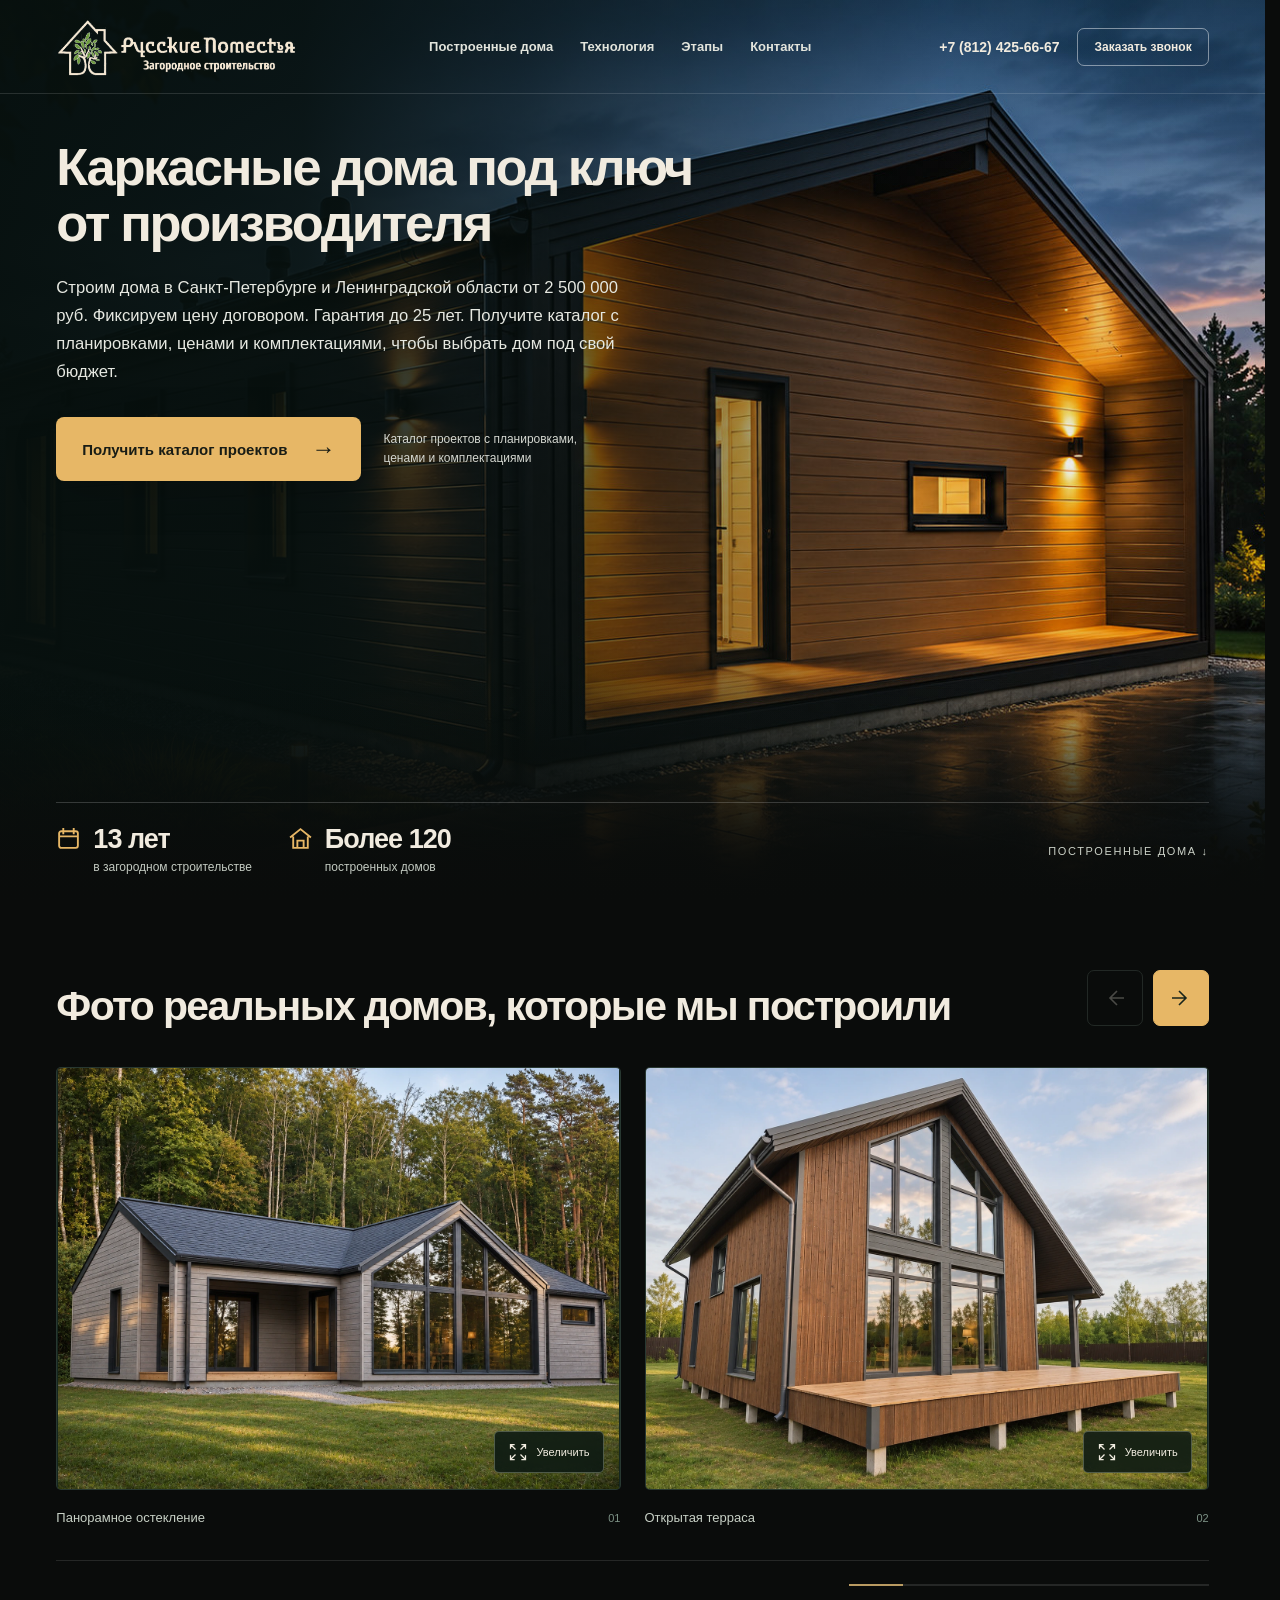
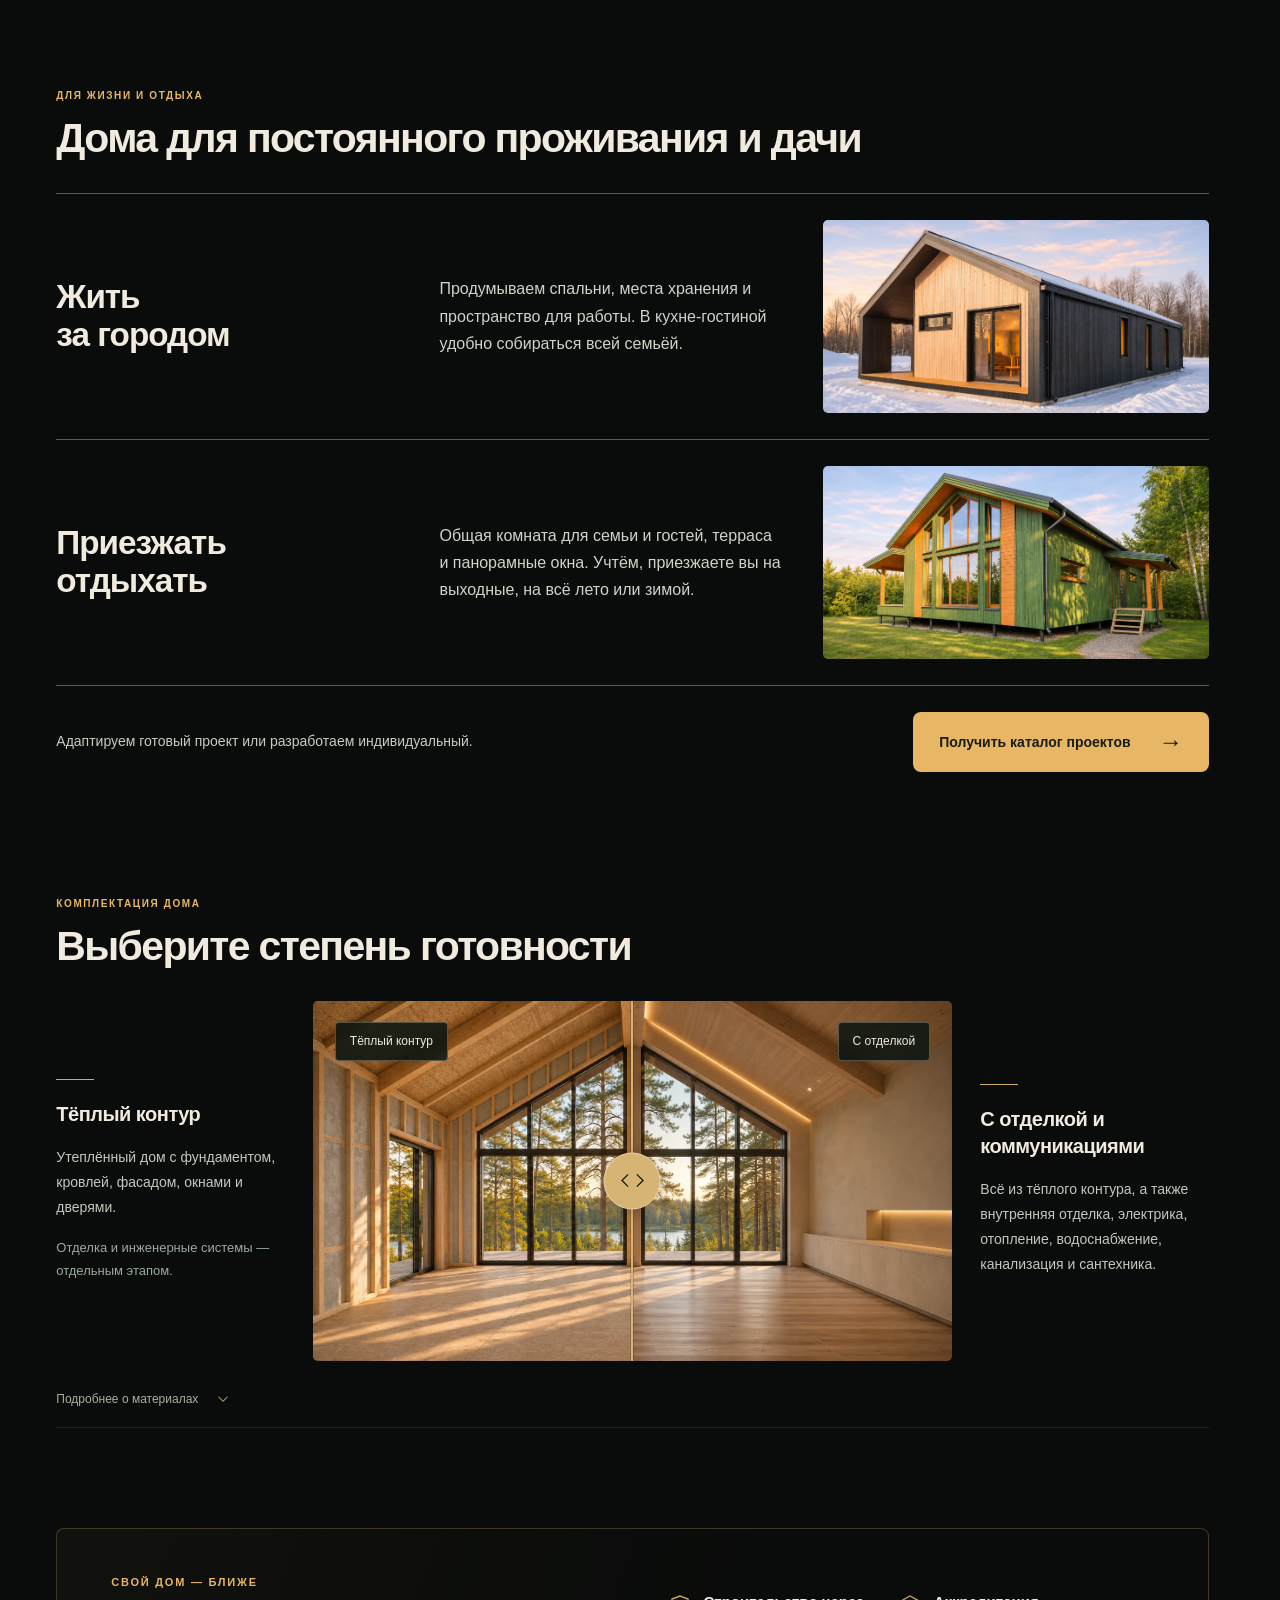
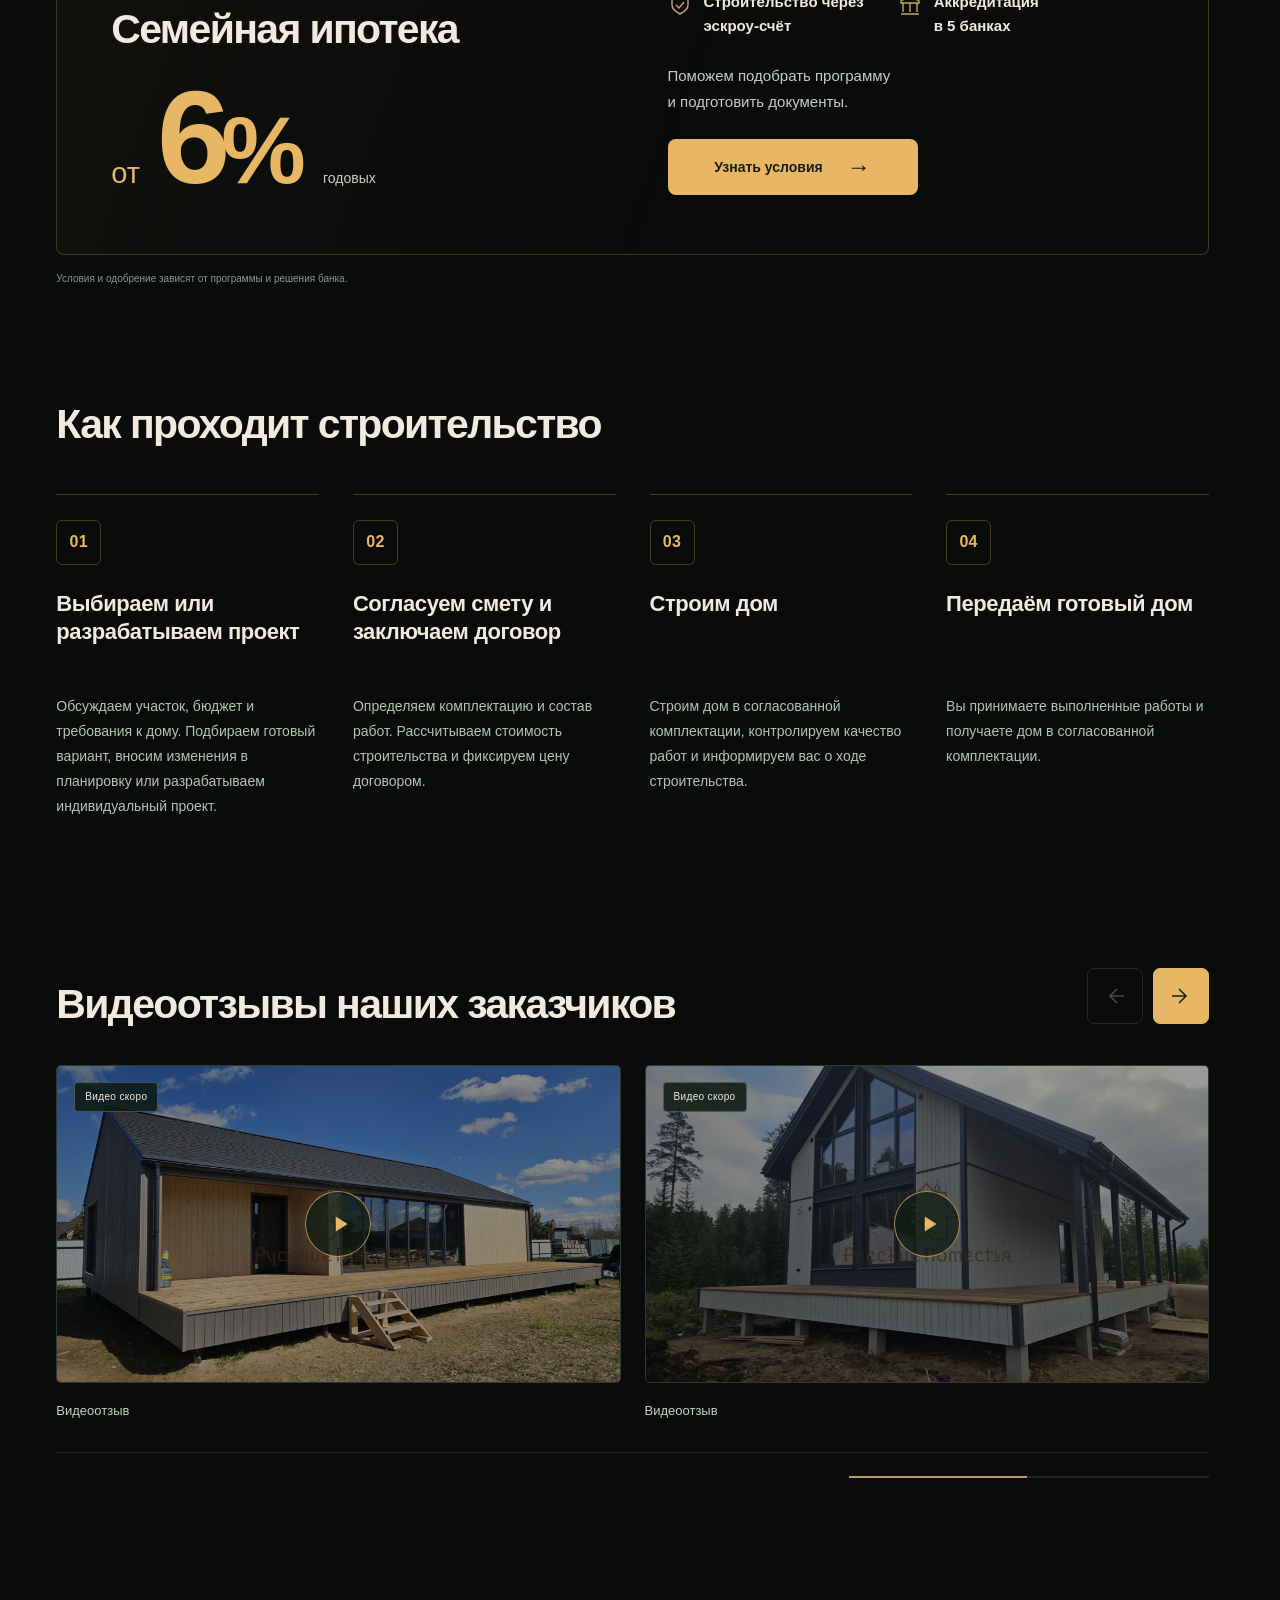
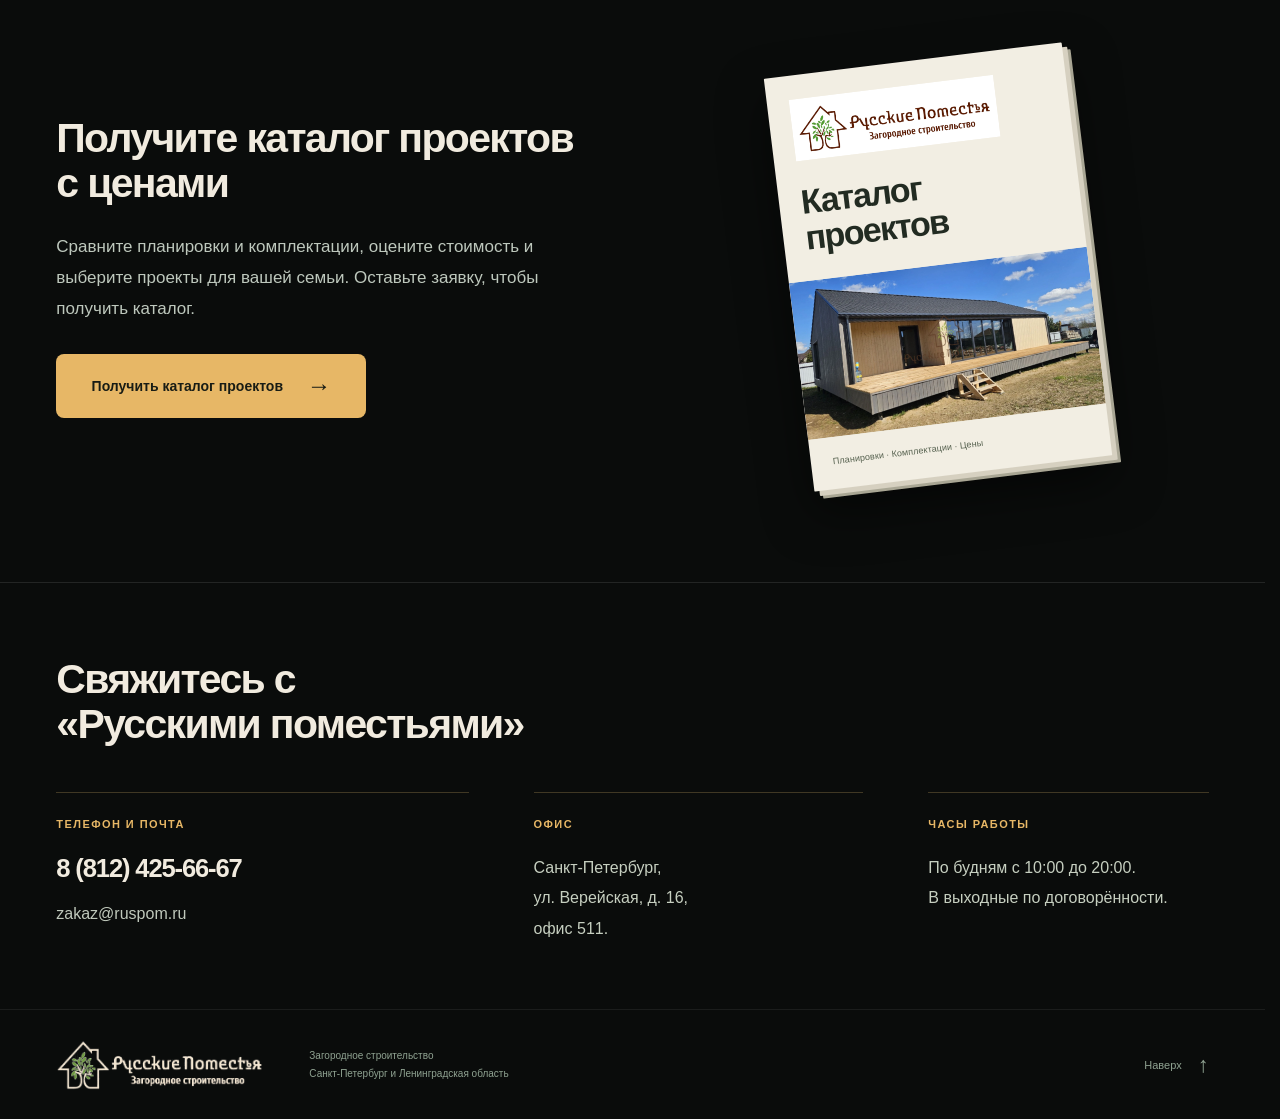
==== commit 18117adb: "Polish and feature two real houses at the start of the gallery" ====
--- a/index.html
+++ b/index.html
@@ -1,6 +1,6 @@
 <!doctype html><html lang="ru"><head><meta charset="utf-8"><meta name="viewport" content="width=device-width,initial-scale=1"><meta name="robots" content="noindex,nofollow"><meta name="theme-color" content="#0a0c0b"><meta name="description" content="Каркасные дома под ключ от производителя. Русские поместья — Санкт-Петербург и Ленинградская область."><title>Каркасные дома под ключ — Русские поместья</title><link rel="preload" as="image" href="assets/cinema/hero-approved.jpg"><link rel="stylesheet" href="assets/cinema.css?v=17"><script src="assets/cinema.js?v=11" defer></script></head><body><a class="skip-link" href="#works">К построенным домам</a><main>
 <section id="home" aria-labelledby="hero-title" class="hero a"><div class="a__photo" style="background-image:url('assets/cinema/hero-approved.jpg')"></div><div class="a__shade"></div><header class="site-header"><a class="brand" href="#home" aria-label="Русские поместья"><img src="assets/cinema/logo-approved.png" alt="Русские поместья — Загородное строительство"></a><nav class="site-nav"><a href="#works">Построенные дома</a><a href="#tech">Технология</a><a href="#stages">Этапы</a><a href="#contacts">Контакты</a></nav><div class="site-contact"><a class="phone" href="tel:+78124256667">+7 (812) 425-66-67</a><a class="callback" href="tel:+78124256667">Заказать звонок</a></div></header><div class="a__inner"><div class="a__copy"><h1 class="display" id="hero-title">Каркасные дома под ключ от производителя</h1><p class="lead">Строим дома в Санкт-Петербурге и Ленинградской области от 2 500 000 руб. Фиксируем цену договором. Гарантия до 25 лет. Получите каталог с планировками, ценами и комплектациями, чтобы выбрать дом под свой бюджет.</p><div class="a__action"><button class="cta" type="button" data-catalog>Получить каталог проектов <span class="arrow">→</span></button><span class="note">Каталог проектов с планировками, ценами и комплектациями</span></div></div><div class="a__bottom"><div class="proof"><div class="proof__item"><svg viewBox="0 0 24 24" fill="none" stroke-width="1.8"><rect x="3" y="5" width="18" height="16" rx="2"/><path d="M7 2v6M17 2v6M3 10h18"/></svg><div><div class="proof__num">13 лет</div><span class="proof__text">в загородном строительстве</span></div></div><div class="proof__item"><svg viewBox="0 0 24 24" fill="none" stroke-width="1.8"><path d="M2 11 12 3l10 8M5 10v11h14V10M9 21v-7h6v7"/></svg><div><div class="proof__num">Более 120</div><span class="proof__text">построенных домов</span></div></div></div><a class="a__scroll" href="#works">Построенные дома ↓</a></div></div></section>
-<section class="works" id="works" aria-labelledby="works-title"><div class="works-container"><div class="works-heading"><h2 class="section-title" id="works-title">Фото реальных домов, которые мы построили</h2><div class="gallery-controls"><div class="gallery-arrows"><button type="button" class="gallery-arrow " data-gallery-prev aria-label="Предыдущая фотография" disabled><svg viewBox="0 0 24 24" width="24" height="24" fill="none" stroke="currentColor" stroke-width="1.6" aria-hidden="true"><path d="M14 5l-7 7 7 7M7 12h14"/></svg></button><button type="button" class="gallery-arrow " data-gallery-next aria-label="Следующая фотография"><svg viewBox="0 0 24 24" width="24" height="24" fill="none" stroke="currentColor" stroke-width="1.6" aria-hidden="true"><path d="M10 5l7 7-7 7M17 12H3"/></svg></button></div></div></div><div class="gallery-window"><ul class="gallery-track" aria-label="Фотографии построенных домов" aria-roledescription="карусель" tabindex="0"><li class="gallery-card" aria-label="Фотография 1 из 13"><figure><button type="button" class="gallery-photo" data-open="0" aria-label="Открыть фотографию 1: Панорамное остекление"><img src="assets/cinema/preview-08.webp" width="1920" height="1440" alt="Панорамное остекление — построенный дом Русских поместий" loading="lazy" decoding="async" draggable="false"><span class="expand-photo"><svg viewBox="0 0 24 24" width="20" height="20" fill="none" stroke="currentColor" stroke-width="1.5" aria-hidden="true"><path d="M8 3H3v5M16 3h5v5M21 16v5h-5M8 21H3v-5M3 3l6 6M21 3l-6 6M21 21l-6-6M3 21l6-6"/></svg><span>Увеличить</span></span></button><figcaption><span>Панорамное остекление</span><span class="photo-index">01</span></figcaption></figure></li><li class="gallery-card" aria-label="Фотография 2 из 13"><figure><button type="button" class="gallery-photo" data-open="1" aria-label="Открыть фотографию 2: Терраса вдоль фасада"><img src="assets/cinema/preview-12.webp" width="1920" height="1440" alt="Терраса вдоль фасада — построенный дом Русских поместий" loading="lazy" decoding="async" draggable="false"><span class="expand-photo"><svg viewBox="0 0 24 24" width="20" height="20" fill="none" stroke="currentColor" stroke-width="1.5" aria-hidden="true"><path d="M8 3H3v5M16 3h5v5M21 16v5h-5M8 21H3v-5M3 3l6 6M21 3l-6 6M21 21l-6-6M3 21l6-6"/></svg><span>Увеличить</span></span></button><figcaption><span>Терраса вдоль фасада</span><span class="photo-index">02</span></figcaption></figure></li><li class="gallery-card" aria-label="Фотография 3 из 13"><figure><button type="button" class="gallery-photo" data-open="2" aria-label="Открыть фотографию 3: Дом в зелёном окружении"><img src="assets/cinema/preview-09.webp" width="1920" height="1440" alt="Дом в зелёном окружении — построенный дом Русских поместий" loading="lazy" decoding="async" draggable="false"><span class="expand-photo"><svg viewBox="0 0 24 24" width="20" height="20" fill="none" stroke="currentColor" stroke-width="1.5" aria-hidden="true"><path d="M8 3H3v5M16 3h5v5M21 16v5h-5M8 21H3v-5M3 3l6 6M21 3l-6 6M21 21l-6-6M3 21l6-6"/></svg><span>Увеличить</span></span></button><figcaption><span>Дом в зелёном окружении</span><span class="photo-index">03</span></figcaption></figure></li><li class="gallery-card" aria-label="Фотография 4 из 13"><figure><button type="button" class="gallery-photo" data-open="3" aria-label="Открыть фотографию 4: Деревянный фасад зимой"><img src="assets/cinema/preview-01.webp" width="1920" height="1440" alt="Деревянный фасад зимой — построенный дом Русских поместий" loading="lazy" decoding="async" draggable="false"><span class="expand-photo"><svg viewBox="0 0 24 24" width="20" height="20" fill="none" stroke="currentColor" stroke-width="1.5" aria-hidden="true"><path d="M8 3H3v5M16 3h5v5M21 16v5h-5M8 21H3v-5M3 3l6 6M21 3l-6 6M21 21l-6-6M3 21l6-6"/></svg><span>Увеличить</span></span></button><figcaption><span>Деревянный фасад зимой</span><span class="photo-index">04</span></figcaption></figure></li><li class="gallery-card" aria-label="Фотография 5 из 13"><figure><button type="button" class="gallery-photo" data-open="4" aria-label="Открыть фотографию 5: Крытая терраса"><img src="assets/cinema/preview-07.webp" width="1920" height="1440" alt="Крытая терраса — построенный дом Русских поместий" loading="lazy" decoding="async" draggable="false"><span class="expand-photo"><svg viewBox="0 0 24 24" width="20" height="20" fill="none" stroke="currentColor" stroke-width="1.5" aria-hidden="true"><path d="M8 3H3v5M16 3h5v5M21 16v5h-5M8 21H3v-5M3 3l6 6M21 3l-6 6M21 21l-6-6M3 21l6-6"/></svg><span>Увеличить</span></span></button><figcaption><span>Крытая терраса</span><span class="photo-index">05</span></figcaption></figure></li><li class="gallery-card" aria-label="Фотография 6 из 13"><figure><button type="button" class="gallery-photo" data-open="5" aria-label="Открыть фотографию 6: Высокое остекление фасада"><img src="assets/cinema/preview-10.webp" width="1920" height="1440" alt="Высокое остекление фасада — построенный дом Русских поместий" loading="lazy" decoding="async" draggable="false"><span class="expand-photo"><svg viewBox="0 0 24 24" width="20" height="20" fill="none" stroke="currentColor" stroke-width="1.5" aria-hidden="true"><path d="M8 3H3v5M16 3h5v5M21 16v5h-5M8 21H3v-5M3 3l6 6M21 3l-6 6M21 21l-6-6M3 21l6-6"/></svg><span>Увеличить</span></span></button><figcaption><span>Высокое остекление фасада</span><span class="photo-index">06</span></figcaption></figure></li><li class="gallery-card" aria-label="Фотография 7 из 13"><figure><button type="button" class="gallery-photo" data-open="6" aria-label="Открыть фотографию 7: Панорамный фасад"><img src="assets/cinema/preview-11.webp" width="1920" height="1440" alt="Панорамный фасад — построенный дом Русских поместий" loading="lazy" decoding="async" draggable="false"><span class="expand-photo"><svg viewBox="0 0 24 24" width="20" height="20" fill="none" stroke="currentColor" stroke-width="1.5" aria-hidden="true"><path d="M8 3H3v5M16 3h5v5M21 16v5h-5M8 21H3v-5M3 3l6 6M21 3l-6 6M21 21l-6-6M3 21l6-6"/></svg><span>Увеличить</span></span></button><figcaption><span>Панорамный фасад</span><span class="photo-index">07</span></figcaption></figure></li><li class="gallery-card" aria-label="Фотография 8 из 13"><figure><button type="button" class="gallery-photo" data-open="7" aria-label="Открыть фотографию 8: Фасад в вечернем освещении"><img src="assets/cinema/preview-06.webp" width="1920" height="1440" alt="Фасад в вечернем освещении — построенный дом Русских поместий" loading="lazy" decoding="async" draggable="false"><span class="expand-photo"><svg viewBox="0 0 24 24" width="20" height="20" fill="none" stroke="currentColor" stroke-width="1.5" aria-hidden="true"><path d="M8 3H3v5M16 3h5v5M21 16v5h-5M8 21H3v-5M3 3l6 6M21 3l-6 6M21 21l-6-6M3 21l6-6"/></svg><span>Увеличить</span></span></button><figcaption><span>Фасад в вечернем освещении</span><span class="photo-index">08</span></figcaption></figure></li><li class="gallery-card" aria-label="Фотография 9 из 13"><figure><button type="button" class="gallery-photo" data-open="8" aria-label="Открыть фотографию 9: Открытая терраса"><img src="assets/cinema/preview-14.webp" width="1920" height="1440" alt="Открытая терраса — построенный дом Русских поместий" loading="lazy" decoding="async" draggable="false"><span class="expand-photo"><svg viewBox="0 0 24 24" width="20" height="20" fill="none" stroke="currentColor" stroke-width="1.5" aria-hidden="true"><path d="M8 3H3v5M16 3h5v5M21 16v5h-5M8 21H3v-5M3 3l6 6M21 3l-6 6M21 21l-6-6M3 21l6-6"/></svg><span>Увеличить</span></span></button><figcaption><span>Открытая терраса</span><span class="photo-index">09</span></figcaption></figure></li><li class="gallery-card" aria-label="Фотография 10 из 13"><figure><button type="button" class="gallery-photo" data-open="9" aria-label="Открыть фотографию 10: Дом с крыльцом"><img src="assets/cinema/preview-13.webp" width="1920" height="1440" alt="Дом с крыльцом — построенный дом Русских поместий" loading="lazy" decoding="async" draggable="false"><span class="expand-photo"><svg viewBox="0 0 24 24" width="20" height="20" fill="none" stroke="currentColor" stroke-width="1.5" aria-hidden="true"><path d="M8 3H3v5M16 3h5v5M21 16v5h-5M8 21H3v-5M3 3l6 6M21 3l-6 6M21 21l-6-6M3 21l6-6"/></svg><span>Увеличить</span></span></button><figcaption><span>Дом с крыльцом</span><span class="photo-index">10</span></figcaption></figure></li><li class="gallery-card" aria-label="Фотография 11 из 13"><figure><button type="button" class="gallery-photo" data-open="10" aria-label="Открыть фотографию 11: Дом с крытой террасой"><img src="assets/cinema/preview-05.webp" width="1920" height="1440" alt="Дом с крытой террасой — построенный дом Русских поместий" loading="lazy" decoding="async" draggable="false"><span class="expand-photo"><svg viewBox="0 0 24 24" width="20" height="20" fill="none" stroke="currentColor" stroke-width="1.5" aria-hidden="true"><path d="M8 3H3v5M16 3h5v5M21 16v5h-5M8 21H3v-5M3 3l6 6M21 3l-6 6M21 21l-6-6M3 21l6-6"/></svg><span>Увеличить</span></span></button><figcaption><span>Дом с крытой террасой</span><span class="photo-index">11</span></figcaption></figure></li><li class="gallery-card" aria-label="Фотография 12 из 13"><figure><button type="button" class="gallery-photo" data-open="11" aria-label="Открыть фотографию 12: Одноэтажный дом зимой"><img src="assets/cinema/preview-02.webp" width="1920" height="1440" alt="Одноэтажный дом зимой — построенный дом Русских поместий" loading="lazy" decoding="async" draggable="false"><span class="expand-photo"><svg viewBox="0 0 24 24" width="20" height="20" fill="none" stroke="currentColor" stroke-width="1.5" aria-hidden="true"><path d="M8 3H3v5M16 3h5v5M21 16v5h-5M8 21H3v-5M3 3l6 6M21 3l-6 6M21 21l-6-6M3 21l6-6"/></svg><span>Увеличить</span></span></button><figcaption><span>Одноэтажный дом зимой</span><span class="photo-index">12</span></figcaption></figure></li><li class="gallery-card" aria-label="Фотография 13 из 13"><figure><button type="button" class="gallery-photo" data-open="12" aria-label="Открыть фотографию 13: Дом зимой"><img src="assets/cinema/preview-03.webp" width="1920" height="1440" alt="Дом зимой — построенный дом Русских поместий" loading="lazy" decoding="async" draggable="false"><span class="expand-photo"><svg viewBox="0 0 24 24" width="20" height="20" fill="none" stroke="currentColor" stroke-width="1.5" aria-hidden="true"><path d="M8 3H3v5M16 3h5v5M21 16v5h-5M8 21H3v-5M3 3l6 6M21 3l-6 6M21 21l-6-6M3 21l6-6"/></svg><span>Увеличить</span></span></button><figcaption><span>Дом зимой</span><span class="photo-index">13</span></figcaption></figure></li></ul></div><div class="gallery-bottom"><div class="gallery-progress" aria-hidden="true"><span></span></div></div></div></section>
+<section class="works" id="works" aria-labelledby="works-title"><div class="works-container"><div class="works-heading"><h2 class="section-title" id="works-title">Фото реальных домов, которые мы построили</h2><div class="gallery-controls"><div class="gallery-arrows"><button type="button" class="gallery-arrow " data-gallery-prev aria-label="Предыдущая фотография" disabled><svg viewBox="0 0 24 24" width="24" height="24" fill="none" stroke="currentColor" stroke-width="1.6" aria-hidden="true"><path d="M14 5l-7 7 7 7M7 12h14"/></svg></button><button type="button" class="gallery-arrow " data-gallery-next aria-label="Следующая фотография"><svg viewBox="0 0 24 24" width="24" height="24" fill="none" stroke="currentColor" stroke-width="1.6" aria-hidden="true"><path d="M10 5l7 7-7 7M17 12H3"/></svg></button></div></div></div><div class="gallery-window"><ul class="gallery-track" aria-label="Фотографии построенных домов" aria-roledescription="карусель" tabindex="0"><li class="gallery-card" aria-label="Фотография 1 из 13"><figure><button type="button" class="gallery-photo" data-open="0" aria-label="Открыть фотографию 1: Панорамное остекление"><img src="assets/cinema/gallery-lead-08.webp" width="1448" height="1086" alt="Панорамное остекление — построенный дом Русских поместий" loading="lazy" decoding="async" draggable="false"><span class="expand-photo"><svg viewBox="0 0 24 24" width="20" height="20" fill="none" stroke="currentColor" stroke-width="1.5" aria-hidden="true"><path d="M8 3H3v5M16 3h5v5M21 16v5h-5M8 21H3v-5M3 3l6 6M21 3l-6 6M21 21l-6-6M3 21l6-6"/></svg><span>Увеличить</span></span></button><figcaption><span>Панорамное остекление</span><span class="photo-index">01</span></figcaption></figure></li><li class="gallery-card" aria-label="Фотография 2 из 13"><figure><button type="button" class="gallery-photo" data-open="1" aria-label="Открыть фотографию 2: Открытая терраса"><img src="assets/cinema/gallery-lead-14.webp" width="1448" height="1086" alt="Открытая терраса — построенный дом Русских поместий" loading="lazy" decoding="async" draggable="false"><span class="expand-photo"><svg viewBox="0 0 24 24" width="20" height="20" fill="none" stroke="currentColor" stroke-width="1.5" aria-hidden="true"><path d="M8 3H3v5M16 3h5v5M21 16v5h-5M8 21H3v-5M3 3l6 6M21 3l-6 6M21 21l-6-6M3 21l6-6"/></svg><span>Увеличить</span></span></button><figcaption><span>Открытая терраса</span><span class="photo-index">02</span></figcaption></figure></li><li class="gallery-card" aria-label="Фотография 3 из 13"><figure><button type="button" class="gallery-photo" data-open="2" aria-label="Открыть фотографию 3: Терраса вдоль фасада"><img src="assets/cinema/preview-12.webp" width="1920" height="1440" alt="Терраса вдоль фасада — построенный дом Русских поместий" loading="lazy" decoding="async" draggable="false"><span class="expand-photo"><svg viewBox="0 0 24 24" width="20" height="20" fill="none" stroke="currentColor" stroke-width="1.5" aria-hidden="true"><path d="M8 3H3v5M16 3h5v5M21 16v5h-5M8 21H3v-5M3 3l6 6M21 3l-6 6M21 21l-6-6M3 21l6-6"/></svg><span>Увеличить</span></span></button><figcaption><span>Терраса вдоль фасада</span><span class="photo-index">03</span></figcaption></figure></li><li class="gallery-card" aria-label="Фотография 4 из 13"><figure><button type="button" class="gallery-photo" data-open="3" aria-label="Открыть фотографию 4: Дом в зелёном окружении"><img src="assets/cinema/preview-09.webp" width="1920" height="1440" alt="Дом в зелёном окружении — построенный дом Русских поместий" loading="lazy" decoding="async" draggable="false"><span class="expand-photo"><svg viewBox="0 0 24 24" width="20" height="20" fill="none" stroke="currentColor" stroke-width="1.5" aria-hidden="true"><path d="M8 3H3v5M16 3h5v5M21 16v5h-5M8 21H3v-5M3 3l6 6M21 3l-6 6M21 21l-6-6M3 21l6-6"/></svg><span>Увеличить</span></span></button><figcaption><span>Дом в зелёном окружении</span><span class="photo-index">04</span></figcaption></figure></li><li class="gallery-card" aria-label="Фотография 5 из 13"><figure><button type="button" class="gallery-photo" data-open="4" aria-label="Открыть фотографию 5: Деревянный фасад зимой"><img src="assets/cinema/preview-01.webp" width="1920" height="1440" alt="Деревянный фасад зимой — построенный дом Русских поместий" loading="lazy" decoding="async" draggable="false"><span class="expand-photo"><svg viewBox="0 0 24 24" width="20" height="20" fill="none" stroke="currentColor" stroke-width="1.5" aria-hidden="true"><path d="M8 3H3v5M16 3h5v5M21 16v5h-5M8 21H3v-5M3 3l6 6M21 3l-6 6M21 21l-6-6M3 21l6-6"/></svg><span>Увеличить</span></span></button><figcaption><span>Деревянный фасад зимой</span><span class="photo-index">05</span></figcaption></figure></li><li class="gallery-card" aria-label="Фотография 6 из 13"><figure><button type="button" class="gallery-photo" data-open="5" aria-label="Открыть фотографию 6: Крытая терраса"><img src="assets/cinema/preview-07.webp" width="1920" height="1440" alt="Крытая терраса — построенный дом Русских поместий" loading="lazy" decoding="async" draggable="false"><span class="expand-photo"><svg viewBox="0 0 24 24" width="20" height="20" fill="none" stroke="currentColor" stroke-width="1.5" aria-hidden="true"><path d="M8 3H3v5M16 3h5v5M21 16v5h-5M8 21H3v-5M3 3l6 6M21 3l-6 6M21 21l-6-6M3 21l6-6"/></svg><span>Увеличить</span></span></button><figcaption><span>Крытая терраса</span><span class="photo-index">06</span></figcaption></figure></li><li class="gallery-card" aria-label="Фотография 7 из 13"><figure><button type="button" class="gallery-photo" data-open="6" aria-label="Открыть фотографию 7: Высокое остекление фасада"><img src="assets/cinema/preview-10.webp" width="1920" height="1440" alt="Высокое остекление фасада — построенный дом Русских поместий" loading="lazy" decoding="async" draggable="false"><span class="expand-photo"><svg viewBox="0 0 24 24" width="20" height="20" fill="none" stroke="currentColor" stroke-width="1.5" aria-hidden="true"><path d="M8 3H3v5M16 3h5v5M21 16v5h-5M8 21H3v-5M3 3l6 6M21 3l-6 6M21 21l-6-6M3 21l6-6"/></svg><span>Увеличить</span></span></button><figcaption><span>Высокое остекление фасада</span><span class="photo-index">07</span></figcaption></figure></li><li class="gallery-card" aria-label="Фотография 8 из 13"><figure><button type="button" class="gallery-photo" data-open="7" aria-label="Открыть фотографию 8: Панорамный фасад"><img src="assets/cinema/preview-11.webp" width="1920" height="1440" alt="Панорамный фасад — построенный дом Русских поместий" loading="lazy" decoding="async" draggable="false"><span class="expand-photo"><svg viewBox="0 0 24 24" width="20" height="20" fill="none" stroke="currentColor" stroke-width="1.5" aria-hidden="true"><path d="M8 3H3v5M16 3h5v5M21 16v5h-5M8 21H3v-5M3 3l6 6M21 3l-6 6M21 21l-6-6M3 21l6-6"/></svg><span>Увеличить</span></span></button><figcaption><span>Панорамный фасад</span><span class="photo-index">08</span></figcaption></figure></li><li class="gallery-card" aria-label="Фотография 9 из 13"><figure><button type="button" class="gallery-photo" data-open="8" aria-label="Открыть фотографию 9: Фасад в вечернем освещении"><img src="assets/cinema/preview-06.webp" width="1920" height="1440" alt="Фасад в вечернем освещении — построенный дом Русских поместий" loading="lazy" decoding="async" draggable="false"><span class="expand-photo"><svg viewBox="0 0 24 24" width="20" height="20" fill="none" stroke="currentColor" stroke-width="1.5" aria-hidden="true"><path d="M8 3H3v5M16 3h5v5M21 16v5h-5M8 21H3v-5M3 3l6 6M21 3l-6 6M21 21l-6-6M3 21l6-6"/></svg><span>Увеличить</span></span></button><figcaption><span>Фасад в вечернем освещении</span><span class="photo-index">09</span></figcaption></figure></li><li class="gallery-card" aria-label="Фотография 10 из 13"><figure><button type="button" class="gallery-photo" data-open="9" aria-label="Открыть фотографию 10: Дом с крыльцом"><img src="assets/cinema/preview-13.webp" width="1920" height="1440" alt="Дом с крыльцом — построенный дом Русских поместий" loading="lazy" decoding="async" draggable="false"><span class="expand-photo"><svg viewBox="0 0 24 24" width="20" height="20" fill="none" stroke="currentColor" stroke-width="1.5" aria-hidden="true"><path d="M8 3H3v5M16 3h5v5M21 16v5h-5M8 21H3v-5M3 3l6 6M21 3l-6 6M21 21l-6-6M3 21l6-6"/></svg><span>Увеличить</span></span></button><figcaption><span>Дом с крыльцом</span><span class="photo-index">10</span></figcaption></figure></li><li class="gallery-card" aria-label="Фотография 11 из 13"><figure><button type="button" class="gallery-photo" data-open="10" aria-label="Открыть фотографию 11: Дом с крытой террасой"><img src="assets/cinema/preview-05.webp" width="1920" height="1440" alt="Дом с крытой террасой — построенный дом Русских поместий" loading="lazy" decoding="async" draggable="false"><span class="expand-photo"><svg viewBox="0 0 24 24" width="20" height="20" fill="none" stroke="currentColor" stroke-width="1.5" aria-hidden="true"><path d="M8 3H3v5M16 3h5v5M21 16v5h-5M8 21H3v-5M3 3l6 6M21 3l-6 6M21 21l-6-6M3 21l6-6"/></svg><span>Увеличить</span></span></button><figcaption><span>Дом с крытой террасой</span><span class="photo-index">11</span></figcaption></figure></li><li class="gallery-card" aria-label="Фотография 12 из 13"><figure><button type="button" class="gallery-photo" data-open="11" aria-label="Открыть фотографию 12: Одноэтажный дом зимой"><img src="assets/cinema/preview-02.webp" width="1920" height="1440" alt="Одноэтажный дом зимой — построенный дом Русских поместий" loading="lazy" decoding="async" draggable="false"><span class="expand-photo"><svg viewBox="0 0 24 24" width="20" height="20" fill="none" stroke="currentColor" stroke-width="1.5" aria-hidden="true"><path d="M8 3H3v5M16 3h5v5M21 16v5h-5M8 21H3v-5M3 3l6 6M21 3l-6 6M21 21l-6-6M3 21l6-6"/></svg><span>Увеличить</span></span></button><figcaption><span>Одноэтажный дом зимой</span><span class="photo-index">12</span></figcaption></figure></li><li class="gallery-card" aria-label="Фотография 13 из 13"><figure><button type="button" class="gallery-photo" data-open="12" aria-label="Открыть фотографию 13: Дом зимой"><img src="assets/cinema/preview-03.webp" width="1920" height="1440" alt="Дом зимой — построенный дом Русских поместий" loading="lazy" decoding="async" draggable="false"><span class="expand-photo"><svg viewBox="0 0 24 24" width="20" height="20" fill="none" stroke="currentColor" stroke-width="1.5" aria-hidden="true"><path d="M8 3H3v5M16 3h5v5M21 16v5h-5M8 21H3v-5M3 3l6 6M21 3l-6 6M21 21l-6-6M3 21l6-6"/></svg><span>Увеличить</span></span></button><figcaption><span>Дом зимой</span><span class="photo-index">13</span></figcaption></figure></li></ul></div><div class="gallery-bottom"><div class="gallery-progress" aria-hidden="true"><span></span></div></div></div></section>
 
 <section class="projects living content-section" id="projects" aria-labelledby="projects-title">
  <div class="section-container">
@@ -56,4 +56,4 @@
 <section class="catalogue content-section" id="catalogue" aria-labelledby="catalogue-title"><div class="section-container catalogue-layout"><div class="catalogue-copy"><h2 class="section-title" id="catalogue-title" tabindex="-1">Получите каталог проектов с ценами</h2><p>Сравните планировки и комплектации, оцените стоимость и выберите проекты для вашей семьи. Оставьте заявку, чтобы получить каталог.</p><button class="cta" type="button" data-catalog-request>Получить каталог проектов <span class="arrow" aria-hidden="true">→</span></button></div><div class="catalogue-art" aria-hidden="true"><div class="catalogue-book"><img class="catalogue-brand" src="assets/logo-official.png" width="1452" height="384" alt=""><div class="book-title">Каталог<br>проектов</div><div class="book-photo"><img class="" src="assets/cinema/house-12.webp" width="1920" height="1440" alt="" loading="lazy" decoding="async"></div><div class="book-caption">Планировки · Комплектации · Цены</div></div></div></div></section>
 
 <section class="contacts content-section" id="contacts" aria-labelledby="contacts-title"><div class="section-container"><h2 class="section-title" id="contacts-title">Свяжитесь с<br>«Русскими поместьями»</h2><div class="contacts-grid"><div class="contact-item contact-direct"><h3>Телефон и почта</h3><a class="contact-phone" href="tel:+78124256667">8 (812) 425-66-67</a><a class="contact-email" href="mailto:zakaz@ruspom.ru">zakaz@ruspom.ru</a></div><div class="contact-item"><h3>Офис</h3><address>Санкт-Петербург,<br> ул. Верейская, д. 16,<br> офис 511.</address></div><div class="contact-item"><h3>Часы работы</h3><p>По будням с 10:00 до 20:00.<br>В выходные по договорённости.</p></div></div></div></section>
-</main><footer class="site-footer"><div class="section-container footer-inner"><a class="footer-brand" href="#home" aria-label="Русские поместья — к началу страницы"><img src="assets/cinema/logo-approved.png" width="945" height="250" alt="Русские поместья — Загородное строительство"></a><span>Загородное строительство<br>Санкт-Петербург и Ленинградская область</span><a class="back-top" href="#home">Наверх <span aria-hidden="true">↑</span></a></div></footer><dialog class="viewer" aria-label="Просмотр фотографий построенных домов"><div class="viewer-header"><div class="viewer-count"><span data-viewer-number>01</span><span>/ 13</span></div><span class="viewer-brand">Русские поместья</span><button class="viewer-close" type="button" aria-label="Закрыть просмотр фотографий"><span>Закрыть</span><svg viewBox="0 0 24 24" width="22" height="22" fill="none" stroke="currentColor" stroke-width="1.5" aria-hidden="true"><path d="m5 5 14 14M19 5 5 19"/></svg></button></div><div class="viewer-stage"><ul class="viewer-track" aria-label="Увеличенные фотографии" tabindex="0"><li class="viewer-slide" aria-label="Фотография 1 из 13"><img data-src="assets/cinema/house-08.webp" width="1920" height="1440" alt="Панорамное остекление — построенный дом Русских поместий" draggable="false"></li><li class="viewer-slide" aria-label="Фотография 2 из 13"><img data-src="assets/cinema/house-12.webp" width="1920" height="1440" alt="Терраса вдоль фасада — построенный дом Русских поместий" draggable="false"></li><li class="viewer-slide" aria-label="Фотография 3 из 13"><img data-src="assets/cinema/house-09.webp" width="1920" height="1440" alt="Дом в зелёном окружении — построенный дом Русских поместий" draggable="false"></li><li class="viewer-slide" aria-label="Фотография 4 из 13"><img data-src="assets/cinema/house-01.webp" width="1920" height="1440" alt="Деревянный фасад зимой — построенный дом Русских поместий" draggable="false"></li><li class="viewer-slide" aria-label="Фотография 5 из 13"><img data-src="assets/cinema/house-07.webp" width="1920" height="1440" alt="Крытая терраса — построенный дом Русских поместий" draggable="false"></li><li class="viewer-slide" aria-label="Фотография 6 из 13"><img data-src="assets/cinema/house-10.webp" width="1920" height="1440" alt="Высокое остекление фасада — построенный дом Русских поместий" draggable="false"></li><li class="viewer-slide" aria-label="Фотография 7 из 13"><img data-src="assets/cinema/house-11.webp" width="1920" height="1440" alt="Панорамный фасад — построенный дом Русских поместий" draggable="false"></li><li class="viewer-slide" aria-label="Фотография 8 из 13"><img data-src="assets/cinema/house-06.webp" width="1920" height="1440" alt="Фасад в вечернем освещении — построенный дом Русских поместий" draggable="false"></li><li class="viewer-slide" aria-label="Фотография 9 из 13"><img data-src="assets/cinema/house-14.webp" width="1920" height="1440" alt="Открытая терраса — построенный дом Русских поместий" draggable="false"></li><li class="viewer-slide" aria-label="Фотография 10 из 13"><img data-src="assets/cinema/house-13.webp" width="1920" height="1440" alt="Дом с крыльцом — построенный дом Русских поместий" draggable="false"></li><li class="viewer-slide" aria-label="Фотография 11 из 13"><img data-src="assets/cinema/house-05.webp" width="1920" height="1440" alt="Дом с крытой террасой — построенный дом Русских поместий" draggable="false"></li><li class="viewer-slide" aria-label="Фотография 12 из 13"><img data-src="assets/cinema/house-02.webp" width="1920" height="1440" alt="Одноэтажный дом зимой — построенный дом Русских поместий" draggable="false"></li><li class="viewer-slide" aria-label="Фотография 13 из 13"><img data-src="assets/cinema/house-03.webp" width="1920" height="1440" alt="Дом зимой — построенный дом Русских поместий" draggable="false"></li></ul><button type="button" class="gallery-arrow viewer-arrow viewer-arrow-prev" data-viewer-prev aria-label="Предыдущая фотография" disabled><svg viewBox="0 0 24 24" width="24" height="24" fill="none" stroke="currentColor" stroke-width="1.6" aria-hidden="true"><path d="M14 5l-7 7 7 7M7 12h14"/></svg></button><button type="button" class="gallery-arrow viewer-arrow viewer-arrow-next" data-viewer-next aria-label="Следующая фотография"><svg viewBox="0 0 24 24" width="24" height="24" fill="none" stroke="currentColor" stroke-width="1.6" aria-hidden="true"><path d="M10 5l7 7-7 7M17 12H3"/></svg></button></div><div class="viewer-bottom"><div class="viewer-caption-row"><p class="viewer-caption" aria-live="polite"></p><span class="viewer-hint"><span class="desktop-hint">← → Листайте стрелками</span><span class="touch-hint">Листайте пальцем</span></span></div><div class="viewer-thumbs" aria-label="Выбрать фотографию"><button type="button" class="viewer-thumb" data-select="0" aria-label="Фотография 1: Панорамное остекление" aria-pressed="false"><img data-src="assets/cinema/thumb-08.webp" width="320" height="240" alt="" draggable="false"></button><button type="button" class="viewer-thumb" data-select="1" aria-label="Фотография 2: Терраса вдоль фасада" aria-pressed="false"><img data-src="assets/cinema/thumb-12.webp" width="320" height="240" alt="" draggable="false"></button><button type="button" class="viewer-thumb" data-select="2" aria-label="Фотография 3: Дом в зелёном окружении" aria-pressed="false"><img data-src="assets/cinema/thumb-09.webp" width="320" height="240" alt="" draggable="false"></button><button type="button" class="viewer-thumb" data-select="3" aria-label="Фотография 4: Деревянный фасад зимой" aria-pressed="false"><img data-src="assets/cinema/thumb-01.webp" width="320" height="240" alt="" draggable="false"></button><button type="button" class="viewer-thumb" data-select="4" aria-label="Фотография 5: Крытая терраса" aria-pressed="false"><img data-src="assets/cinema/thumb-07.webp" width="320" height="240" alt="" draggable="false"></button><button type="button" class="viewer-thumb" data-select="5" aria-label="Фотография 6: Высокое остекление фасада" aria-pressed="false"><img data-src="assets/cinema/thumb-10.webp" width="320" height="240" alt="" draggable="false"></button><button type="button" class="viewer-thumb" data-select="6" aria-label="Фотография 7: Панорамный фасад" aria-pressed="false"><img data-src="assets/cinema/thumb-11.webp" width="320" height="240" alt="" draggable="false"></button><button type="button" class="viewer-thumb" data-select="7" aria-label="Фотография 8: Фасад в вечернем освещении" aria-pressed="false"><img data-src="assets/cinema/thumb-06.webp" width="320" height="240" alt="" draggable="false"></button><button type="button" class="viewer-thumb" data-select="8" aria-label="Фотография 9: Открытая терраса" aria-pressed="false"><img data-src="assets/cinema/thumb-14.webp" width="320" height="240" alt="" draggable="false"></button><button type="button" class="viewer-thumb" data-select="9" aria-label="Фотография 10: Дом с крыльцом" aria-pressed="false"><img data-src="assets/cinema/thumb-13.webp" width="320" height="240" alt="" draggable="false"></button><button type="button" class="viewer-thumb" data-select="10" aria-label="Фотография 11: Дом с крытой террасой" aria-pressed="false"><img data-src="assets/cinema/thumb-05.webp" width="320" height="240" alt="" draggable="false"></button><button type="button" class="viewer-thumb" data-select="11" aria-label="Фотография 12: Одноэтажный дом зимой" aria-pressed="false"><img data-src="assets/cinema/thumb-02.webp" width="320" height="240" alt="" draggable="false"></button><button type="button" class="viewer-thumb" data-select="12" aria-label="Фотография 13: Дом зимой" aria-pressed="false"><img data-src="assets/cinema/thumb-03.webp" width="320" height="240" alt="" draggable="false"></button></div></div></dialog><dialog class="video-viewer" aria-label="Видеоотзыв"><div class="video-viewer-header"><p class="video-viewer-title">Видеоотзыв</p><button class="video-close viewer-close" type="button" aria-label="Закрыть видео"><span>Закрыть</span><svg viewBox="0 0 24 24" width="22" height="22" fill="none" stroke="currentColor" stroke-width="1.5" aria-hidden="true"><path d="m5 5 14 14M19 5 5 19"/></svg></button></div><div class="video-player"></div></dialog><div class="preview-notice" role="status" aria-live="polite"></div></body></html>
+</main><footer class="site-footer"><div class="section-container footer-inner"><a class="footer-brand" href="#home" aria-label="Русские поместья — к началу страницы"><img src="assets/cinema/logo-approved.png" width="945" height="250" alt="Русские поместья — Загородное строительство"></a><span>Загородное строительство<br>Санкт-Петербург и Ленинградская область</span><a class="back-top" href="#home">Наверх <span aria-hidden="true">↑</span></a></div></footer><dialog class="viewer" aria-label="Просмотр фотографий построенных домов"><div class="viewer-header"><div class="viewer-count"><span data-viewer-number>01</span><span>/ 13</span></div><span class="viewer-brand">Русские поместья</span><button class="viewer-close" type="button" aria-label="Закрыть просмотр фотографий"><span>Закрыть</span><svg viewBox="0 0 24 24" width="22" height="22" fill="none" stroke="currentColor" stroke-width="1.5" aria-hidden="true"><path d="m5 5 14 14M19 5 5 19"/></svg></button></div><div class="viewer-stage"><ul class="viewer-track" aria-label="Увеличенные фотографии" tabindex="0"><li class="viewer-slide" aria-label="Фотография 1 из 13"><img data-src="assets/cinema/gallery-lead-08.webp" width="1448" height="1086" alt="Панорамное остекление — построенный дом Русских поместий" draggable="false"></li><li class="viewer-slide" aria-label="Фотография 2 из 13"><img data-src="assets/cinema/gallery-lead-14.webp" width="1448" height="1086" alt="Открытая терраса — построенный дом Русских поместий" draggable="false"></li><li class="viewer-slide" aria-label="Фотография 3 из 13"><img data-src="assets/cinema/house-12.webp" width="1920" height="1440" alt="Терраса вдоль фасада — построенный дом Русских поместий" draggable="false"></li><li class="viewer-slide" aria-label="Фотография 4 из 13"><img data-src="assets/cinema/house-09.webp" width="1920" height="1440" alt="Дом в зелёном окружении — построенный дом Русских поместий" draggable="false"></li><li class="viewer-slide" aria-label="Фотография 5 из 13"><img data-src="assets/cinema/house-01.webp" width="1920" height="1440" alt="Деревянный фасад зимой — построенный дом Русских поместий" draggable="false"></li><li class="viewer-slide" aria-label="Фотография 6 из 13"><img data-src="assets/cinema/house-07.webp" width="1920" height="1440" alt="Крытая терраса — построенный дом Русских поместий" draggable="false"></li><li class="viewer-slide" aria-label="Фотография 7 из 13"><img data-src="assets/cinema/house-10.webp" width="1920" height="1440" alt="Высокое остекление фасада — построенный дом Русских поместий" draggable="false"></li><li class="viewer-slide" aria-label="Фотография 8 из 13"><img data-src="assets/cinema/house-11.webp" width="1920" height="1440" alt="Панорамный фасад — построенный дом Русских поместий" draggable="false"></li><li class="viewer-slide" aria-label="Фотография 9 из 13"><img data-src="assets/cinema/house-06.webp" width="1920" height="1440" alt="Фасад в вечернем освещении — построенный дом Русских поместий" draggable="false"></li><li class="viewer-slide" aria-label="Фотография 10 из 13"><img data-src="assets/cinema/house-13.webp" width="1920" height="1440" alt="Дом с крыльцом — построенный дом Русских поместий" draggable="false"></li><li class="viewer-slide" aria-label="Фотография 11 из 13"><img data-src="assets/cinema/house-05.webp" width="1920" height="1440" alt="Дом с крытой террасой — построенный дом Русских поместий" draggable="false"></li><li class="viewer-slide" aria-label="Фотография 12 из 13"><img data-src="assets/cinema/house-02.webp" width="1920" height="1440" alt="Одноэтажный дом зимой — построенный дом Русских поместий" draggable="false"></li><li class="viewer-slide" aria-label="Фотография 13 из 13"><img data-src="assets/cinema/house-03.webp" width="1920" height="1440" alt="Дом зимой — построенный дом Русских поместий" draggable="false"></li></ul><button type="button" class="gallery-arrow viewer-arrow viewer-arrow-prev" data-viewer-prev aria-label="Предыдущая фотография" disabled><svg viewBox="0 0 24 24" width="24" height="24" fill="none" stroke="currentColor" stroke-width="1.6" aria-hidden="true"><path d="M14 5l-7 7 7 7M7 12h14"/></svg></button><button type="button" class="gallery-arrow viewer-arrow viewer-arrow-next" data-viewer-next aria-label="Следующая фотография"><svg viewBox="0 0 24 24" width="24" height="24" fill="none" stroke="currentColor" stroke-width="1.6" aria-hidden="true"><path d="M10 5l7 7-7 7M17 12H3"/></svg></button></div><div class="viewer-bottom"><div class="viewer-caption-row"><p class="viewer-caption" aria-live="polite"></p><span class="viewer-hint"><span class="desktop-hint">← → Листайте стрелками</span><span class="touch-hint">Листайте пальцем</span></span></div><div class="viewer-thumbs" aria-label="Выбрать фотографию"><button type="button" class="viewer-thumb" data-select="0" aria-label="Фотография 1: Панорамное остекление" aria-pressed="false"><img data-src="assets/cinema/gallery-lead-08.webp" width="320" height="240" alt="" draggable="false"></button><button type="button" class="viewer-thumb" data-select="1" aria-label="Фотография 2: Открытая терраса" aria-pressed="false"><img data-src="assets/cinema/gallery-lead-14.webp" width="320" height="240" alt="" draggable="false"></button><button type="button" class="viewer-thumb" data-select="2" aria-label="Фотография 3: Терраса вдоль фасада" aria-pressed="false"><img data-src="assets/cinema/thumb-12.webp" width="320" height="240" alt="" draggable="false"></button><button type="button" class="viewer-thumb" data-select="3" aria-label="Фотография 4: Дом в зелёном окружении" aria-pressed="false"><img data-src="assets/cinema/thumb-09.webp" width="320" height="240" alt="" draggable="false"></button><button type="button" class="viewer-thumb" data-select="4" aria-label="Фотография 5: Деревянный фасад зимой" aria-pressed="false"><img data-src="assets/cinema/thumb-01.webp" width="320" height="240" alt="" draggable="false"></button><button type="button" class="viewer-thumb" data-select="5" aria-label="Фотография 6: Крытая терраса" aria-pressed="false"><img data-src="assets/cinema/thumb-07.webp" width="320" height="240" alt="" draggable="false"></button><button type="button" class="viewer-thumb" data-select="6" aria-label="Фотография 7: Высокое остекление фасада" aria-pressed="false"><img data-src="assets/cinema/thumb-10.webp" width="320" height="240" alt="" draggable="false"></button><button type="button" class="viewer-thumb" data-select="7" aria-label="Фотография 8: Панорамный фасад" aria-pressed="false"><img data-src="assets/cinema/thumb-11.webp" width="320" height="240" alt="" draggable="false"></button><button type="button" class="viewer-thumb" data-select="8" aria-label="Фотография 9: Фасад в вечернем освещении" aria-pressed="false"><img data-src="assets/cinema/thumb-06.webp" width="320" height="240" alt="" draggable="false"></button><button type="button" class="viewer-thumb" data-select="9" aria-label="Фотография 10: Дом с крыльцом" aria-pressed="false"><img data-src="assets/cinema/thumb-13.webp" width="320" height="240" alt="" draggable="false"></button><button type="button" class="viewer-thumb" data-select="10" aria-label="Фотография 11: Дом с крытой террасой" aria-pressed="false"><img data-src="assets/cinema/thumb-05.webp" width="320" height="240" alt="" draggable="false"></button><button type="button" class="viewer-thumb" data-select="11" aria-label="Фотография 12: Одноэтажный дом зимой" aria-pressed="false"><img data-src="assets/cinema/thumb-02.webp" width="320" height="240" alt="" draggable="false"></button><button type="button" class="viewer-thumb" data-select="12" aria-label="Фотография 13: Дом зимой" aria-pressed="false"><img data-src="assets/cinema/thumb-03.webp" width="320" height="240" alt="" draggable="false"></button></div></div></dialog><dialog class="video-viewer" aria-label="Видеоотзыв"><div class="video-viewer-header"><p class="video-viewer-title">Видеоотзыв</p><button class="video-close viewer-close" type="button" aria-label="Закрыть видео"><span>Закрыть</span><svg viewBox="0 0 24 24" width="22" height="22" fill="none" stroke="currentColor" stroke-width="1.5" aria-hidden="true"><path d="m5 5 14 14M19 5 5 19"/></svg></button></div><div class="video-player"></div></dialog><div class="preview-notice" role="status" aria-live="polite"></div></body></html>
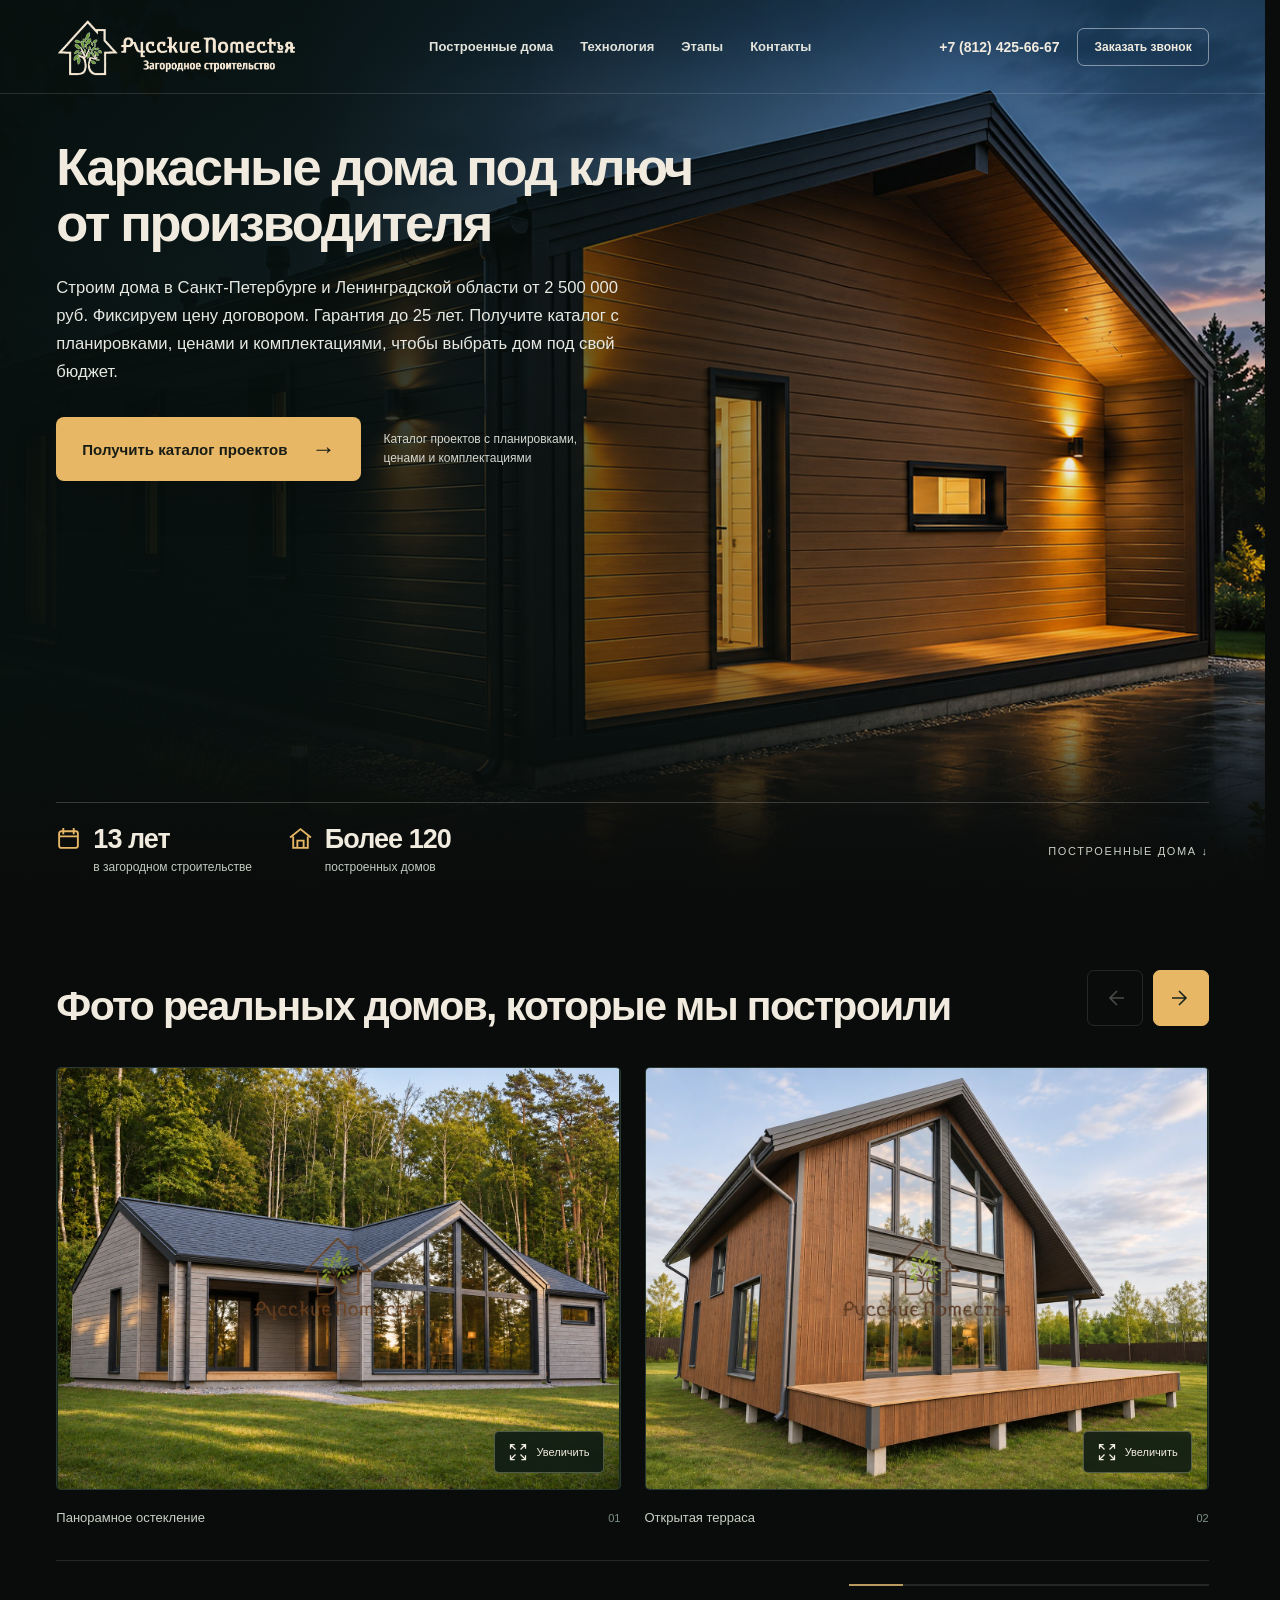
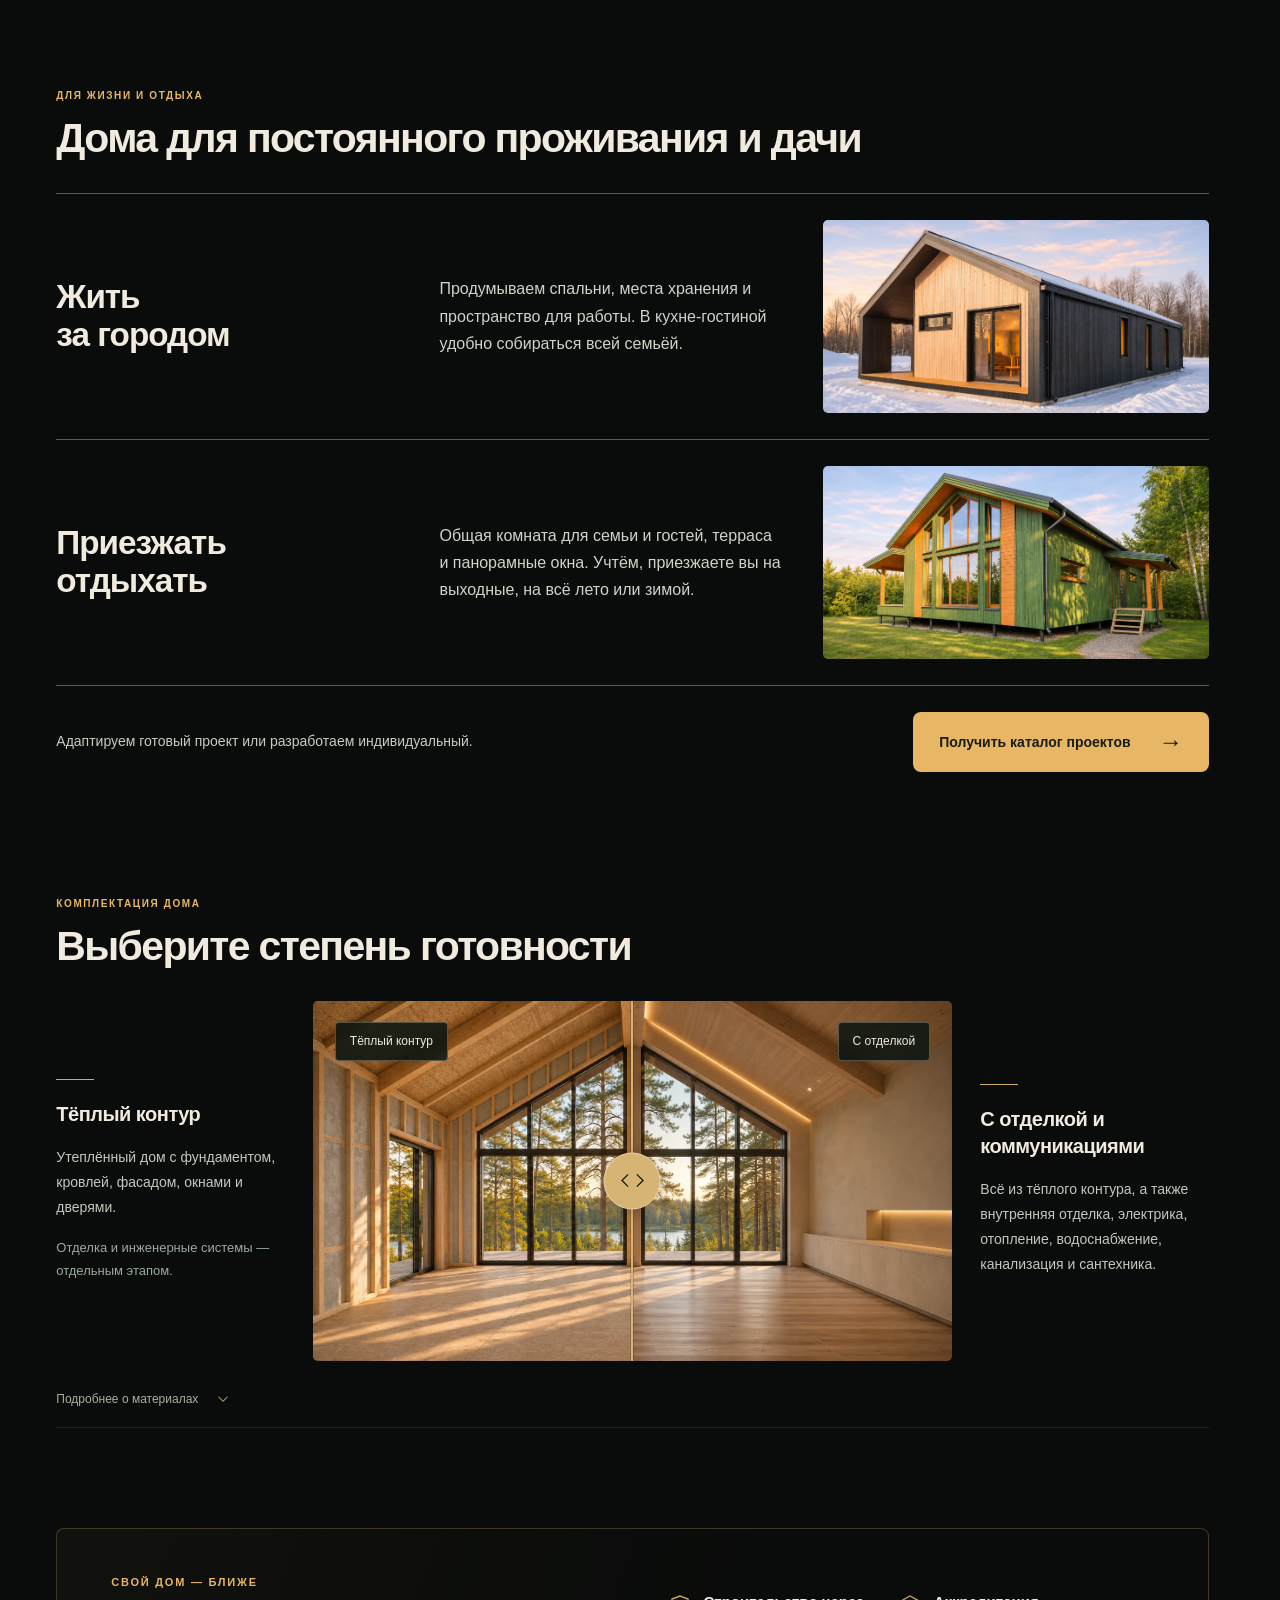
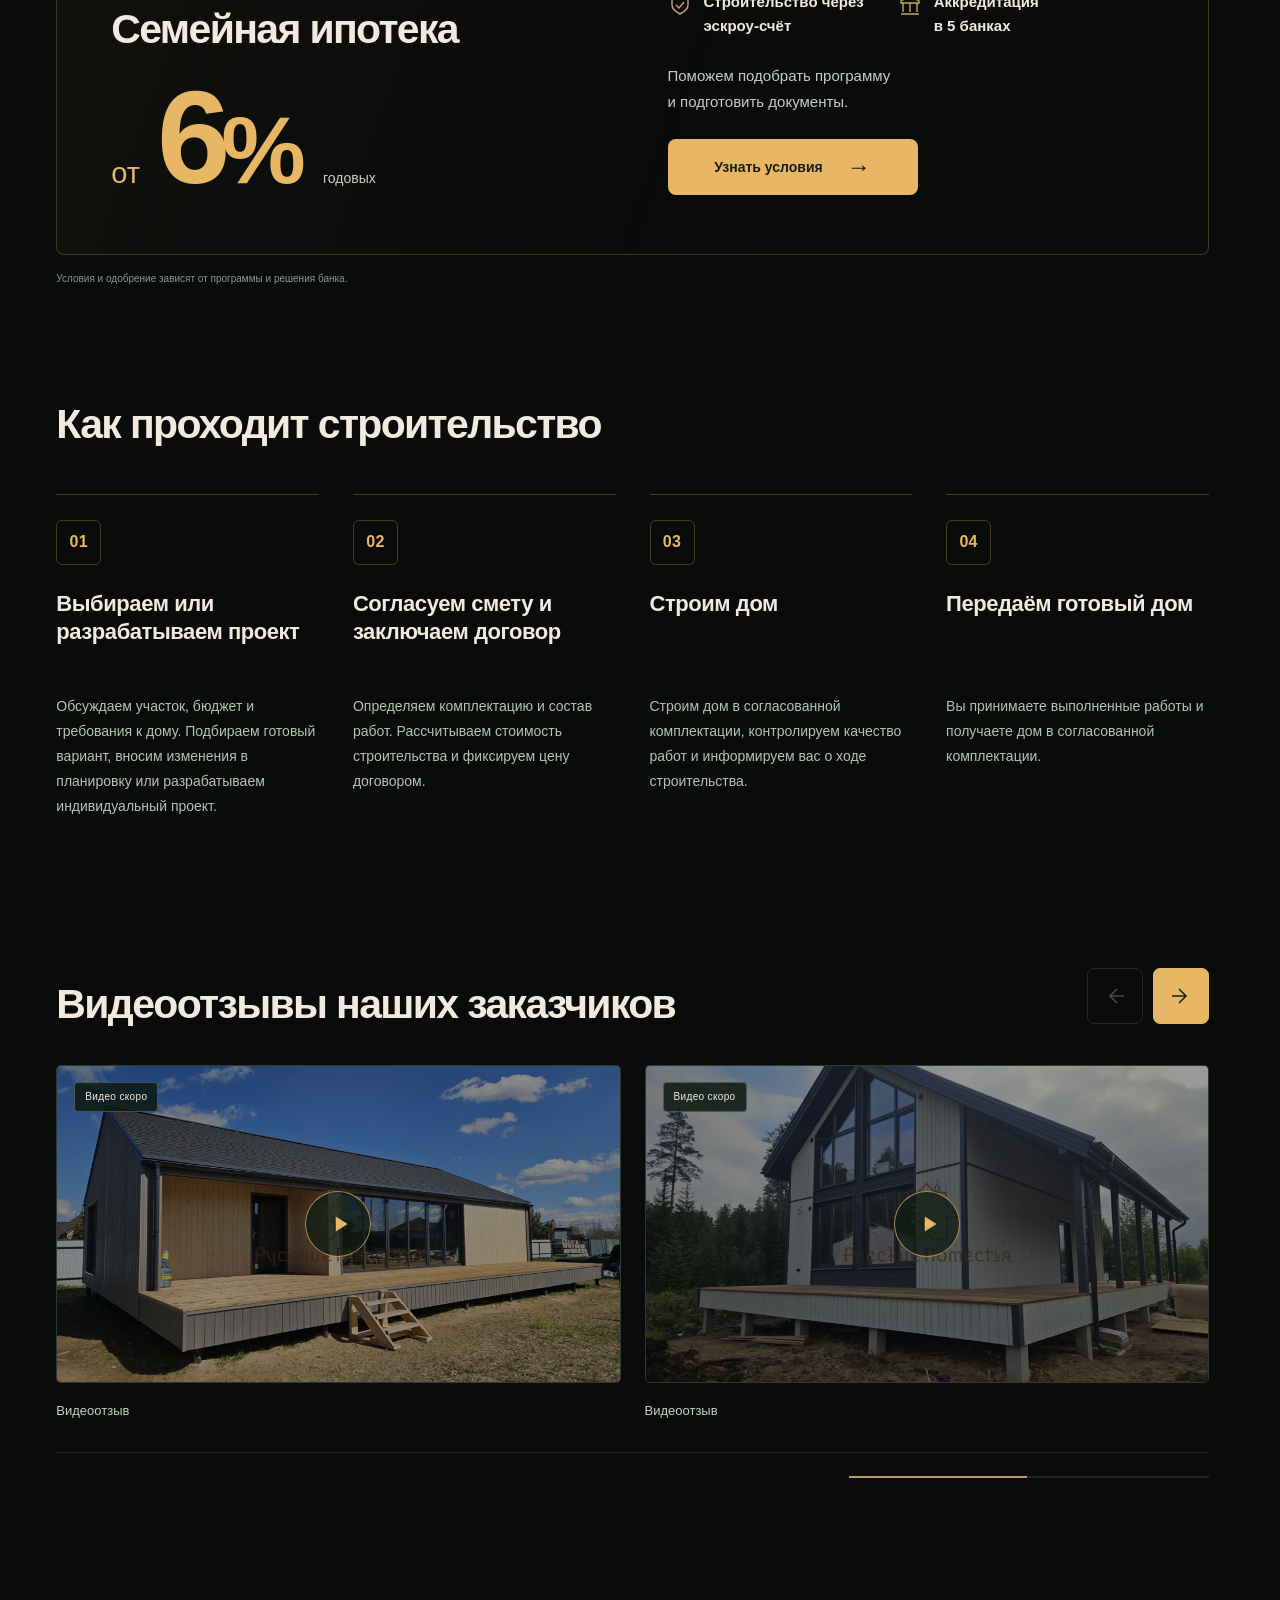
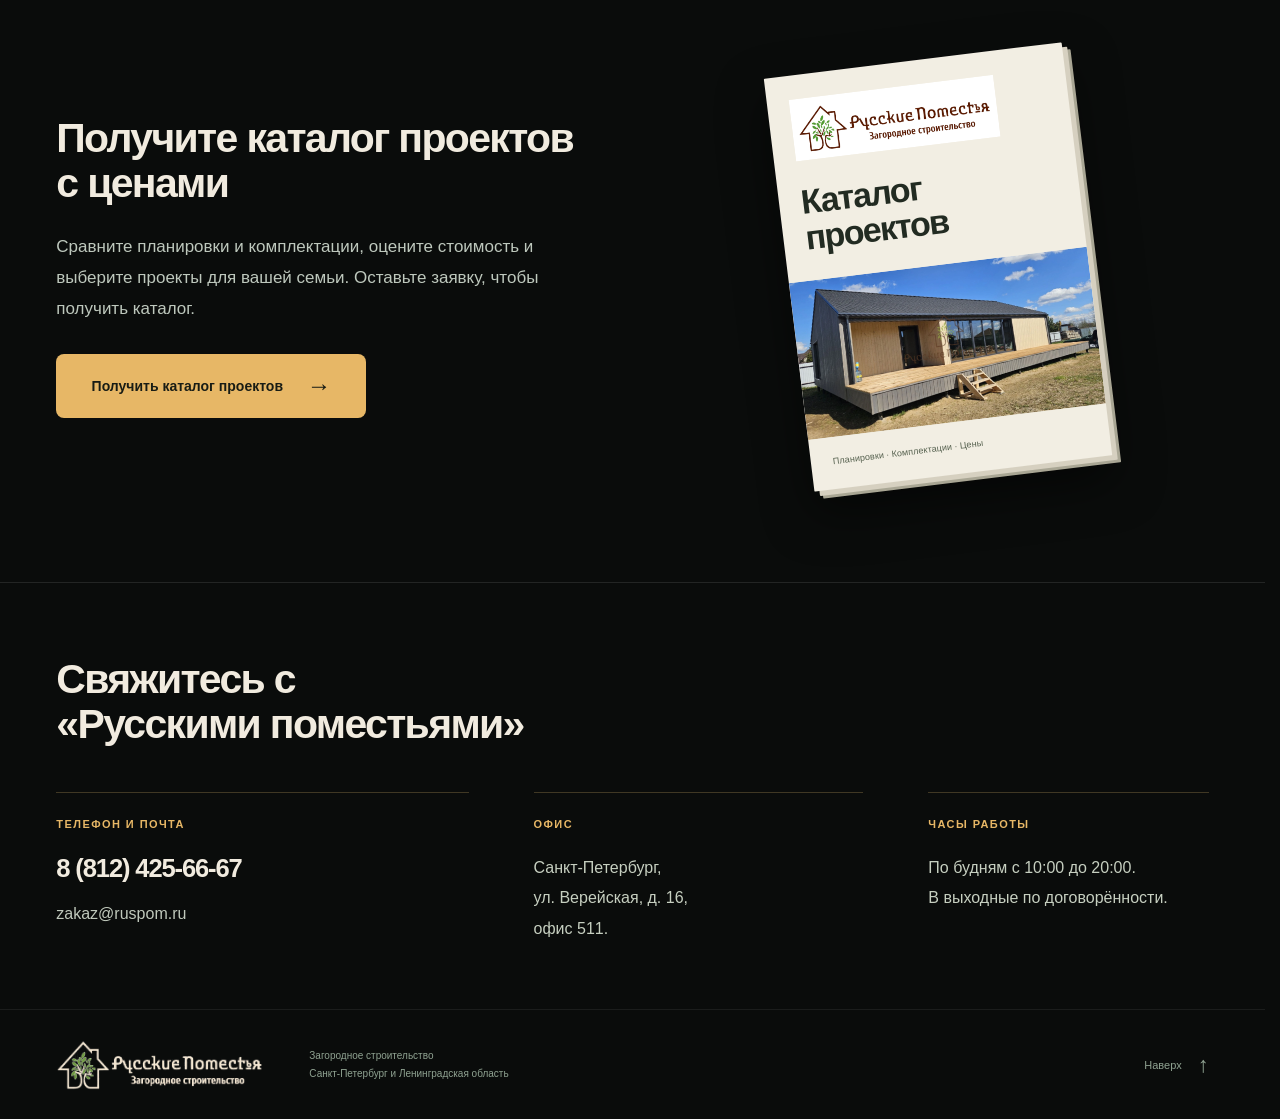
==== commit 76569534: "Restore owner watermarks on the two leading gallery photos" ====
--- a/index.html
+++ b/index.html
@@ -1,6 +1,6 @@
 <!doctype html><html lang="ru"><head><meta charset="utf-8"><meta name="viewport" content="width=device-width,initial-scale=1"><meta name="robots" content="noindex,nofollow"><meta name="theme-color" content="#0a0c0b"><meta name="description" content="Каркасные дома под ключ от производителя. Русские поместья — Санкт-Петербург и Ленинградская область."><title>Каркасные дома под ключ — Русские поместья</title><link rel="preload" as="image" href="assets/cinema/hero-approved.jpg"><link rel="stylesheet" href="assets/cinema.css?v=17"><script src="assets/cinema.js?v=11" defer></script></head><body><a class="skip-link" href="#works">К построенным домам</a><main>
 <section id="home" aria-labelledby="hero-title" class="hero a"><div class="a__photo" style="background-image:url('assets/cinema/hero-approved.jpg')"></div><div class="a__shade"></div><header class="site-header"><a class="brand" href="#home" aria-label="Русские поместья"><img src="assets/cinema/logo-approved.png" alt="Русские поместья — Загородное строительство"></a><nav class="site-nav"><a href="#works">Построенные дома</a><a href="#tech">Технология</a><a href="#stages">Этапы</a><a href="#contacts">Контакты</a></nav><div class="site-contact"><a class="phone" href="tel:+78124256667">+7 (812) 425-66-67</a><a class="callback" href="tel:+78124256667">Заказать звонок</a></div></header><div class="a__inner"><div class="a__copy"><h1 class="display" id="hero-title">Каркасные дома под ключ от производителя</h1><p class="lead">Строим дома в Санкт-Петербурге и Ленинградской области от 2 500 000 руб. Фиксируем цену договором. Гарантия до 25 лет. Получите каталог с планировками, ценами и комплектациями, чтобы выбрать дом под свой бюджет.</p><div class="a__action"><button class="cta" type="button" data-catalog>Получить каталог проектов <span class="arrow">→</span></button><span class="note">Каталог проектов с планировками, ценами и комплектациями</span></div></div><div class="a__bottom"><div class="proof"><div class="proof__item"><svg viewBox="0 0 24 24" fill="none" stroke-width="1.8"><rect x="3" y="5" width="18" height="16" rx="2"/><path d="M7 2v6M17 2v6M3 10h18"/></svg><div><div class="proof__num">13 лет</div><span class="proof__text">в загородном строительстве</span></div></div><div class="proof__item"><svg viewBox="0 0 24 24" fill="none" stroke-width="1.8"><path d="M2 11 12 3l10 8M5 10v11h14V10M9 21v-7h6v7"/></svg><div><div class="proof__num">Более 120</div><span class="proof__text">построенных домов</span></div></div></div><a class="a__scroll" href="#works">Построенные дома ↓</a></div></div></section>
-<section class="works" id="works" aria-labelledby="works-title"><div class="works-container"><div class="works-heading"><h2 class="section-title" id="works-title">Фото реальных домов, которые мы построили</h2><div class="gallery-controls"><div class="gallery-arrows"><button type="button" class="gallery-arrow " data-gallery-prev aria-label="Предыдущая фотография" disabled><svg viewBox="0 0 24 24" width="24" height="24" fill="none" stroke="currentColor" stroke-width="1.6" aria-hidden="true"><path d="M14 5l-7 7 7 7M7 12h14"/></svg></button><button type="button" class="gallery-arrow " data-gallery-next aria-label="Следующая фотография"><svg viewBox="0 0 24 24" width="24" height="24" fill="none" stroke="currentColor" stroke-width="1.6" aria-hidden="true"><path d="M10 5l7 7-7 7M17 12H3"/></svg></button></div></div></div><div class="gallery-window"><ul class="gallery-track" aria-label="Фотографии построенных домов" aria-roledescription="карусель" tabindex="0"><li class="gallery-card" aria-label="Фотография 1 из 13"><figure><button type="button" class="gallery-photo" data-open="0" aria-label="Открыть фотографию 1: Панорамное остекление"><img src="assets/cinema/gallery-lead-08.webp" width="1448" height="1086" alt="Панорамное остекление — построенный дом Русских поместий" loading="lazy" decoding="async" draggable="false"><span class="expand-photo"><svg viewBox="0 0 24 24" width="20" height="20" fill="none" stroke="currentColor" stroke-width="1.5" aria-hidden="true"><path d="M8 3H3v5M16 3h5v5M21 16v5h-5M8 21H3v-5M3 3l6 6M21 3l-6 6M21 21l-6-6M3 21l6-6"/></svg><span>Увеличить</span></span></button><figcaption><span>Панорамное остекление</span><span class="photo-index">01</span></figcaption></figure></li><li class="gallery-card" aria-label="Фотография 2 из 13"><figure><button type="button" class="gallery-photo" data-open="1" aria-label="Открыть фотографию 2: Открытая терраса"><img src="assets/cinema/gallery-lead-14.webp" width="1448" height="1086" alt="Открытая терраса — построенный дом Русских поместий" loading="lazy" decoding="async" draggable="false"><span class="expand-photo"><svg viewBox="0 0 24 24" width="20" height="20" fill="none" stroke="currentColor" stroke-width="1.5" aria-hidden="true"><path d="M8 3H3v5M16 3h5v5M21 16v5h-5M8 21H3v-5M3 3l6 6M21 3l-6 6M21 21l-6-6M3 21l6-6"/></svg><span>Увеличить</span></span></button><figcaption><span>Открытая терраса</span><span class="photo-index">02</span></figcaption></figure></li><li class="gallery-card" aria-label="Фотография 3 из 13"><figure><button type="button" class="gallery-photo" data-open="2" aria-label="Открыть фотографию 3: Терраса вдоль фасада"><img src="assets/cinema/preview-12.webp" width="1920" height="1440" alt="Терраса вдоль фасада — построенный дом Русских поместий" loading="lazy" decoding="async" draggable="false"><span class="expand-photo"><svg viewBox="0 0 24 24" width="20" height="20" fill="none" stroke="currentColor" stroke-width="1.5" aria-hidden="true"><path d="M8 3H3v5M16 3h5v5M21 16v5h-5M8 21H3v-5M3 3l6 6M21 3l-6 6M21 21l-6-6M3 21l6-6"/></svg><span>Увеличить</span></span></button><figcaption><span>Терраса вдоль фасада</span><span class="photo-index">03</span></figcaption></figure></li><li class="gallery-card" aria-label="Фотография 4 из 13"><figure><button type="button" class="gallery-photo" data-open="3" aria-label="Открыть фотографию 4: Дом в зелёном окружении"><img src="assets/cinema/preview-09.webp" width="1920" height="1440" alt="Дом в зелёном окружении — построенный дом Русских поместий" loading="lazy" decoding="async" draggable="false"><span class="expand-photo"><svg viewBox="0 0 24 24" width="20" height="20" fill="none" stroke="currentColor" stroke-width="1.5" aria-hidden="true"><path d="M8 3H3v5M16 3h5v5M21 16v5h-5M8 21H3v-5M3 3l6 6M21 3l-6 6M21 21l-6-6M3 21l6-6"/></svg><span>Увеличить</span></span></button><figcaption><span>Дом в зелёном окружении</span><span class="photo-index">04</span></figcaption></figure></li><li class="gallery-card" aria-label="Фотография 5 из 13"><figure><button type="button" class="gallery-photo" data-open="4" aria-label="Открыть фотографию 5: Деревянный фасад зимой"><img src="assets/cinema/preview-01.webp" width="1920" height="1440" alt="Деревянный фасад зимой — построенный дом Русских поместий" loading="lazy" decoding="async" draggable="false"><span class="expand-photo"><svg viewBox="0 0 24 24" width="20" height="20" fill="none" stroke="currentColor" stroke-width="1.5" aria-hidden="true"><path d="M8 3H3v5M16 3h5v5M21 16v5h-5M8 21H3v-5M3 3l6 6M21 3l-6 6M21 21l-6-6M3 21l6-6"/></svg><span>Увеличить</span></span></button><figcaption><span>Деревянный фасад зимой</span><span class="photo-index">05</span></figcaption></figure></li><li class="gallery-card" aria-label="Фотография 6 из 13"><figure><button type="button" class="gallery-photo" data-open="5" aria-label="Открыть фотографию 6: Крытая терраса"><img src="assets/cinema/preview-07.webp" width="1920" height="1440" alt="Крытая терраса — построенный дом Русских поместий" loading="lazy" decoding="async" draggable="false"><span class="expand-photo"><svg viewBox="0 0 24 24" width="20" height="20" fill="none" stroke="currentColor" stroke-width="1.5" aria-hidden="true"><path d="M8 3H3v5M16 3h5v5M21 16v5h-5M8 21H3v-5M3 3l6 6M21 3l-6 6M21 21l-6-6M3 21l6-6"/></svg><span>Увеличить</span></span></button><figcaption><span>Крытая терраса</span><span class="photo-index">06</span></figcaption></figure></li><li class="gallery-card" aria-label="Фотография 7 из 13"><figure><button type="button" class="gallery-photo" data-open="6" aria-label="Открыть фотографию 7: Высокое остекление фасада"><img src="assets/cinema/preview-10.webp" width="1920" height="1440" alt="Высокое остекление фасада — построенный дом Русских поместий" loading="lazy" decoding="async" draggable="false"><span class="expand-photo"><svg viewBox="0 0 24 24" width="20" height="20" fill="none" stroke="currentColor" stroke-width="1.5" aria-hidden="true"><path d="M8 3H3v5M16 3h5v5M21 16v5h-5M8 21H3v-5M3 3l6 6M21 3l-6 6M21 21l-6-6M3 21l6-6"/></svg><span>Увеличить</span></span></button><figcaption><span>Высокое остекление фасада</span><span class="photo-index">07</span></figcaption></figure></li><li class="gallery-card" aria-label="Фотография 8 из 13"><figure><button type="button" class="gallery-photo" data-open="7" aria-label="Открыть фотографию 8: Панорамный фасад"><img src="assets/cinema/preview-11.webp" width="1920" height="1440" alt="Панорамный фасад — построенный дом Русских поместий" loading="lazy" decoding="async" draggable="false"><span class="expand-photo"><svg viewBox="0 0 24 24" width="20" height="20" fill="none" stroke="currentColor" stroke-width="1.5" aria-hidden="true"><path d="M8 3H3v5M16 3h5v5M21 16v5h-5M8 21H3v-5M3 3l6 6M21 3l-6 6M21 21l-6-6M3 21l6-6"/></svg><span>Увеличить</span></span></button><figcaption><span>Панорамный фасад</span><span class="photo-index">08</span></figcaption></figure></li><li class="gallery-card" aria-label="Фотография 9 из 13"><figure><button type="button" class="gallery-photo" data-open="8" aria-label="Открыть фотографию 9: Фасад в вечернем освещении"><img src="assets/cinema/preview-06.webp" width="1920" height="1440" alt="Фасад в вечернем освещении — построенный дом Русских поместий" loading="lazy" decoding="async" draggable="false"><span class="expand-photo"><svg viewBox="0 0 24 24" width="20" height="20" fill="none" stroke="currentColor" stroke-width="1.5" aria-hidden="true"><path d="M8 3H3v5M16 3h5v5M21 16v5h-5M8 21H3v-5M3 3l6 6M21 3l-6 6M21 21l-6-6M3 21l6-6"/></svg><span>Увеличить</span></span></button><figcaption><span>Фасад в вечернем освещении</span><span class="photo-index">09</span></figcaption></figure></li><li class="gallery-card" aria-label="Фотография 10 из 13"><figure><button type="button" class="gallery-photo" data-open="9" aria-label="Открыть фотографию 10: Дом с крыльцом"><img src="assets/cinema/preview-13.webp" width="1920" height="1440" alt="Дом с крыльцом — построенный дом Русских поместий" loading="lazy" decoding="async" draggable="false"><span class="expand-photo"><svg viewBox="0 0 24 24" width="20" height="20" fill="none" stroke="currentColor" stroke-width="1.5" aria-hidden="true"><path d="M8 3H3v5M16 3h5v5M21 16v5h-5M8 21H3v-5M3 3l6 6M21 3l-6 6M21 21l-6-6M3 21l6-6"/></svg><span>Увеличить</span></span></button><figcaption><span>Дом с крыльцом</span><span class="photo-index">10</span></figcaption></figure></li><li class="gallery-card" aria-label="Фотография 11 из 13"><figure><button type="button" class="gallery-photo" data-open="10" aria-label="Открыть фотографию 11: Дом с крытой террасой"><img src="assets/cinema/preview-05.webp" width="1920" height="1440" alt="Дом с крытой террасой — построенный дом Русских поместий" loading="lazy" decoding="async" draggable="false"><span class="expand-photo"><svg viewBox="0 0 24 24" width="20" height="20" fill="none" stroke="currentColor" stroke-width="1.5" aria-hidden="true"><path d="M8 3H3v5M16 3h5v5M21 16v5h-5M8 21H3v-5M3 3l6 6M21 3l-6 6M21 21l-6-6M3 21l6-6"/></svg><span>Увеличить</span></span></button><figcaption><span>Дом с крытой террасой</span><span class="photo-index">11</span></figcaption></figure></li><li class="gallery-card" aria-label="Фотография 12 из 13"><figure><button type="button" class="gallery-photo" data-open="11" aria-label="Открыть фотографию 12: Одноэтажный дом зимой"><img src="assets/cinema/preview-02.webp" width="1920" height="1440" alt="Одноэтажный дом зимой — построенный дом Русских поместий" loading="lazy" decoding="async" draggable="false"><span class="expand-photo"><svg viewBox="0 0 24 24" width="20" height="20" fill="none" stroke="currentColor" stroke-width="1.5" aria-hidden="true"><path d="M8 3H3v5M16 3h5v5M21 16v5h-5M8 21H3v-5M3 3l6 6M21 3l-6 6M21 21l-6-6M3 21l6-6"/></svg><span>Увеличить</span></span></button><figcaption><span>Одноэтажный дом зимой</span><span class="photo-index">12</span></figcaption></figure></li><li class="gallery-card" aria-label="Фотография 13 из 13"><figure><button type="button" class="gallery-photo" data-open="12" aria-label="Открыть фотографию 13: Дом зимой"><img src="assets/cinema/preview-03.webp" width="1920" height="1440" alt="Дом зимой — построенный дом Русских поместий" loading="lazy" decoding="async" draggable="false"><span class="expand-photo"><svg viewBox="0 0 24 24" width="20" height="20" fill="none" stroke="currentColor" stroke-width="1.5" aria-hidden="true"><path d="M8 3H3v5M16 3h5v5M21 16v5h-5M8 21H3v-5M3 3l6 6M21 3l-6 6M21 21l-6-6M3 21l6-6"/></svg><span>Увеличить</span></span></button><figcaption><span>Дом зимой</span><span class="photo-index">13</span></figcaption></figure></li></ul></div><div class="gallery-bottom"><div class="gallery-progress" aria-hidden="true"><span></span></div></div></div></section>
+<section class="works" id="works" aria-labelledby="works-title"><div class="works-container"><div class="works-heading"><h2 class="section-title" id="works-title">Фото реальных домов, которые мы построили</h2><div class="gallery-controls"><div class="gallery-arrows"><button type="button" class="gallery-arrow " data-gallery-prev aria-label="Предыдущая фотография" disabled><svg viewBox="0 0 24 24" width="24" height="24" fill="none" stroke="currentColor" stroke-width="1.6" aria-hidden="true"><path d="M14 5l-7 7 7 7M7 12h14"/></svg></button><button type="button" class="gallery-arrow " data-gallery-next aria-label="Следующая фотография"><svg viewBox="0 0 24 24" width="24" height="24" fill="none" stroke="currentColor" stroke-width="1.6" aria-hidden="true"><path d="M10 5l7 7-7 7M17 12H3"/></svg></button></div></div></div><div class="gallery-window"><ul class="gallery-track" aria-label="Фотографии построенных домов" aria-roledescription="карусель" tabindex="0"><li class="gallery-card" aria-label="Фотография 1 из 13"><figure><button type="button" class="gallery-photo" data-open="0" aria-label="Открыть фотографию 1: Панорамное остекление"><img src="assets/cinema/gallery-lead-08-marked.webp" width="1448" height="1086" alt="Панорамное остекление — построенный дом Русских поместий" loading="lazy" decoding="async" draggable="false"><span class="expand-photo"><svg viewBox="0 0 24 24" width="20" height="20" fill="none" stroke="currentColor" stroke-width="1.5" aria-hidden="true"><path d="M8 3H3v5M16 3h5v5M21 16v5h-5M8 21H3v-5M3 3l6 6M21 3l-6 6M21 21l-6-6M3 21l6-6"/></svg><span>Увеличить</span></span></button><figcaption><span>Панорамное остекление</span><span class="photo-index">01</span></figcaption></figure></li><li class="gallery-card" aria-label="Фотография 2 из 13"><figure><button type="button" class="gallery-photo" data-open="1" aria-label="Открыть фотографию 2: Открытая терраса"><img src="assets/cinema/gallery-lead-14-marked.webp" width="1448" height="1086" alt="Открытая терраса — построенный дом Русских поместий" loading="lazy" decoding="async" draggable="false"><span class="expand-photo"><svg viewBox="0 0 24 24" width="20" height="20" fill="none" stroke="currentColor" stroke-width="1.5" aria-hidden="true"><path d="M8 3H3v5M16 3h5v5M21 16v5h-5M8 21H3v-5M3 3l6 6M21 3l-6 6M21 21l-6-6M3 21l6-6"/></svg><span>Увеличить</span></span></button><figcaption><span>Открытая терраса</span><span class="photo-index">02</span></figcaption></figure></li><li class="gallery-card" aria-label="Фотография 3 из 13"><figure><button type="button" class="gallery-photo" data-open="2" aria-label="Открыть фотографию 3: Терраса вдоль фасада"><img src="assets/cinema/preview-12.webp" width="1920" height="1440" alt="Терраса вдоль фасада — построенный дом Русских поместий" loading="lazy" decoding="async" draggable="false"><span class="expand-photo"><svg viewBox="0 0 24 24" width="20" height="20" fill="none" stroke="currentColor" stroke-width="1.5" aria-hidden="true"><path d="M8 3H3v5M16 3h5v5M21 16v5h-5M8 21H3v-5M3 3l6 6M21 3l-6 6M21 21l-6-6M3 21l6-6"/></svg><span>Увеличить</span></span></button><figcaption><span>Терраса вдоль фасада</span><span class="photo-index">03</span></figcaption></figure></li><li class="gallery-card" aria-label="Фотография 4 из 13"><figure><button type="button" class="gallery-photo" data-open="3" aria-label="Открыть фотографию 4: Дом в зелёном окружении"><img src="assets/cinema/preview-09.webp" width="1920" height="1440" alt="Дом в зелёном окружении — построенный дом Русских поместий" loading="lazy" decoding="async" draggable="false"><span class="expand-photo"><svg viewBox="0 0 24 24" width="20" height="20" fill="none" stroke="currentColor" stroke-width="1.5" aria-hidden="true"><path d="M8 3H3v5M16 3h5v5M21 16v5h-5M8 21H3v-5M3 3l6 6M21 3l-6 6M21 21l-6-6M3 21l6-6"/></svg><span>Увеличить</span></span></button><figcaption><span>Дом в зелёном окружении</span><span class="photo-index">04</span></figcaption></figure></li><li class="gallery-card" aria-label="Фотография 5 из 13"><figure><button type="button" class="gallery-photo" data-open="4" aria-label="Открыть фотографию 5: Деревянный фасад зимой"><img src="assets/cinema/preview-01.webp" width="1920" height="1440" alt="Деревянный фасад зимой — построенный дом Русских поместий" loading="lazy" decoding="async" draggable="false"><span class="expand-photo"><svg viewBox="0 0 24 24" width="20" height="20" fill="none" stroke="currentColor" stroke-width="1.5" aria-hidden="true"><path d="M8 3H3v5M16 3h5v5M21 16v5h-5M8 21H3v-5M3 3l6 6M21 3l-6 6M21 21l-6-6M3 21l6-6"/></svg><span>Увеличить</span></span></button><figcaption><span>Деревянный фасад зимой</span><span class="photo-index">05</span></figcaption></figure></li><li class="gallery-card" aria-label="Фотография 6 из 13"><figure><button type="button" class="gallery-photo" data-open="5" aria-label="Открыть фотографию 6: Крытая терраса"><img src="assets/cinema/preview-07.webp" width="1920" height="1440" alt="Крытая терраса — построенный дом Русских поместий" loading="lazy" decoding="async" draggable="false"><span class="expand-photo"><svg viewBox="0 0 24 24" width="20" height="20" fill="none" stroke="currentColor" stroke-width="1.5" aria-hidden="true"><path d="M8 3H3v5M16 3h5v5M21 16v5h-5M8 21H3v-5M3 3l6 6M21 3l-6 6M21 21l-6-6M3 21l6-6"/></svg><span>Увеличить</span></span></button><figcaption><span>Крытая терраса</span><span class="photo-index">06</span></figcaption></figure></li><li class="gallery-card" aria-label="Фотография 7 из 13"><figure><button type="button" class="gallery-photo" data-open="6" aria-label="Открыть фотографию 7: Высокое остекление фасада"><img src="assets/cinema/preview-10.webp" width="1920" height="1440" alt="Высокое остекление фасада — построенный дом Русских поместий" loading="lazy" decoding="async" draggable="false"><span class="expand-photo"><svg viewBox="0 0 24 24" width="20" height="20" fill="none" stroke="currentColor" stroke-width="1.5" aria-hidden="true"><path d="M8 3H3v5M16 3h5v5M21 16v5h-5M8 21H3v-5M3 3l6 6M21 3l-6 6M21 21l-6-6M3 21l6-6"/></svg><span>Увеличить</span></span></button><figcaption><span>Высокое остекление фасада</span><span class="photo-index">07</span></figcaption></figure></li><li class="gallery-card" aria-label="Фотография 8 из 13"><figure><button type="button" class="gallery-photo" data-open="7" aria-label="Открыть фотографию 8: Панорамный фасад"><img src="assets/cinema/preview-11.webp" width="1920" height="1440" alt="Панорамный фасад — построенный дом Русских поместий" loading="lazy" decoding="async" draggable="false"><span class="expand-photo"><svg viewBox="0 0 24 24" width="20" height="20" fill="none" stroke="currentColor" stroke-width="1.5" aria-hidden="true"><path d="M8 3H3v5M16 3h5v5M21 16v5h-5M8 21H3v-5M3 3l6 6M21 3l-6 6M21 21l-6-6M3 21l6-6"/></svg><span>Увеличить</span></span></button><figcaption><span>Панорамный фасад</span><span class="photo-index">08</span></figcaption></figure></li><li class="gallery-card" aria-label="Фотография 9 из 13"><figure><button type="button" class="gallery-photo" data-open="8" aria-label="Открыть фотографию 9: Фасад в вечернем освещении"><img src="assets/cinema/preview-06.webp" width="1920" height="1440" alt="Фасад в вечернем освещении — построенный дом Русских поместий" loading="lazy" decoding="async" draggable="false"><span class="expand-photo"><svg viewBox="0 0 24 24" width="20" height="20" fill="none" stroke="currentColor" stroke-width="1.5" aria-hidden="true"><path d="M8 3H3v5M16 3h5v5M21 16v5h-5M8 21H3v-5M3 3l6 6M21 3l-6 6M21 21l-6-6M3 21l6-6"/></svg><span>Увеличить</span></span></button><figcaption><span>Фасад в вечернем освещении</span><span class="photo-index">09</span></figcaption></figure></li><li class="gallery-card" aria-label="Фотография 10 из 13"><figure><button type="button" class="gallery-photo" data-open="9" aria-label="Открыть фотографию 10: Дом с крыльцом"><img src="assets/cinema/preview-13.webp" width="1920" height="1440" alt="Дом с крыльцом — построенный дом Русских поместий" loading="lazy" decoding="async" draggable="false"><span class="expand-photo"><svg viewBox="0 0 24 24" width="20" height="20" fill="none" stroke="currentColor" stroke-width="1.5" aria-hidden="true"><path d="M8 3H3v5M16 3h5v5M21 16v5h-5M8 21H3v-5M3 3l6 6M21 3l-6 6M21 21l-6-6M3 21l6-6"/></svg><span>Увеличить</span></span></button><figcaption><span>Дом с крыльцом</span><span class="photo-index">10</span></figcaption></figure></li><li class="gallery-card" aria-label="Фотография 11 из 13"><figure><button type="button" class="gallery-photo" data-open="10" aria-label="Открыть фотографию 11: Дом с крытой террасой"><img src="assets/cinema/preview-05.webp" width="1920" height="1440" alt="Дом с крытой террасой — построенный дом Русских поместий" loading="lazy" decoding="async" draggable="false"><span class="expand-photo"><svg viewBox="0 0 24 24" width="20" height="20" fill="none" stroke="currentColor" stroke-width="1.5" aria-hidden="true"><path d="M8 3H3v5M16 3h5v5M21 16v5h-5M8 21H3v-5M3 3l6 6M21 3l-6 6M21 21l-6-6M3 21l6-6"/></svg><span>Увеличить</span></span></button><figcaption><span>Дом с крытой террасой</span><span class="photo-index">11</span></figcaption></figure></li><li class="gallery-card" aria-label="Фотография 12 из 13"><figure><button type="button" class="gallery-photo" data-open="11" aria-label="Открыть фотографию 12: Одноэтажный дом зимой"><img src="assets/cinema/preview-02.webp" width="1920" height="1440" alt="Одноэтажный дом зимой — построенный дом Русских поместий" loading="lazy" decoding="async" draggable="false"><span class="expand-photo"><svg viewBox="0 0 24 24" width="20" height="20" fill="none" stroke="currentColor" stroke-width="1.5" aria-hidden="true"><path d="M8 3H3v5M16 3h5v5M21 16v5h-5M8 21H3v-5M3 3l6 6M21 3l-6 6M21 21l-6-6M3 21l6-6"/></svg><span>Увеличить</span></span></button><figcaption><span>Одноэтажный дом зимой</span><span class="photo-index">12</span></figcaption></figure></li><li class="gallery-card" aria-label="Фотография 13 из 13"><figure><button type="button" class="gallery-photo" data-open="12" aria-label="Открыть фотографию 13: Дом зимой"><img src="assets/cinema/preview-03.webp" width="1920" height="1440" alt="Дом зимой — построенный дом Русских поместий" loading="lazy" decoding="async" draggable="false"><span class="expand-photo"><svg viewBox="0 0 24 24" width="20" height="20" fill="none" stroke="currentColor" stroke-width="1.5" aria-hidden="true"><path d="M8 3H3v5M16 3h5v5M21 16v5h-5M8 21H3v-5M3 3l6 6M21 3l-6 6M21 21l-6-6M3 21l6-6"/></svg><span>Увеличить</span></span></button><figcaption><span>Дом зимой</span><span class="photo-index">13</span></figcaption></figure></li></ul></div><div class="gallery-bottom"><div class="gallery-progress" aria-hidden="true"><span></span></div></div></div></section>
 
 <section class="projects living content-section" id="projects" aria-labelledby="projects-title">
  <div class="section-container">
@@ -56,4 +56,4 @@
 <section class="catalogue content-section" id="catalogue" aria-labelledby="catalogue-title"><div class="section-container catalogue-layout"><div class="catalogue-copy"><h2 class="section-title" id="catalogue-title" tabindex="-1">Получите каталог проектов с ценами</h2><p>Сравните планировки и комплектации, оцените стоимость и выберите проекты для вашей семьи. Оставьте заявку, чтобы получить каталог.</p><button class="cta" type="button" data-catalog-request>Получить каталог проектов <span class="arrow" aria-hidden="true">→</span></button></div><div class="catalogue-art" aria-hidden="true"><div class="catalogue-book"><img class="catalogue-brand" src="assets/logo-official.png" width="1452" height="384" alt=""><div class="book-title">Каталог<br>проектов</div><div class="book-photo"><img class="" src="assets/cinema/house-12.webp" width="1920" height="1440" alt="" loading="lazy" decoding="async"></div><div class="book-caption">Планировки · Комплектации · Цены</div></div></div></div></section>
 
 <section class="contacts content-section" id="contacts" aria-labelledby="contacts-title"><div class="section-container"><h2 class="section-title" id="contacts-title">Свяжитесь с<br>«Русскими поместьями»</h2><div class="contacts-grid"><div class="contact-item contact-direct"><h3>Телефон и почта</h3><a class="contact-phone" href="tel:+78124256667">8 (812) 425-66-67</a><a class="contact-email" href="mailto:zakaz@ruspom.ru">zakaz@ruspom.ru</a></div><div class="contact-item"><h3>Офис</h3><address>Санкт-Петербург,<br> ул. Верейская, д. 16,<br> офис 511.</address></div><div class="contact-item"><h3>Часы работы</h3><p>По будням с 10:00 до 20:00.<br>В выходные по договорённости.</p></div></div></div></section>
-</main><footer class="site-footer"><div class="section-container footer-inner"><a class="footer-brand" href="#home" aria-label="Русские поместья — к началу страницы"><img src="assets/cinema/logo-approved.png" width="945" height="250" alt="Русские поместья — Загородное строительство"></a><span>Загородное строительство<br>Санкт-Петербург и Ленинградская область</span><a class="back-top" href="#home">Наверх <span aria-hidden="true">↑</span></a></div></footer><dialog class="viewer" aria-label="Просмотр фотографий построенных домов"><div class="viewer-header"><div class="viewer-count"><span data-viewer-number>01</span><span>/ 13</span></div><span class="viewer-brand">Русские поместья</span><button class="viewer-close" type="button" aria-label="Закрыть просмотр фотографий"><span>Закрыть</span><svg viewBox="0 0 24 24" width="22" height="22" fill="none" stroke="currentColor" stroke-width="1.5" aria-hidden="true"><path d="m5 5 14 14M19 5 5 19"/></svg></button></div><div class="viewer-stage"><ul class="viewer-track" aria-label="Увеличенные фотографии" tabindex="0"><li class="viewer-slide" aria-label="Фотография 1 из 13"><img data-src="assets/cinema/gallery-lead-08.webp" width="1448" height="1086" alt="Панорамное остекление — построенный дом Русских поместий" draggable="false"></li><li class="viewer-slide" aria-label="Фотография 2 из 13"><img data-src="assets/cinema/gallery-lead-14.webp" width="1448" height="1086" alt="Открытая терраса — построенный дом Русских поместий" draggable="false"></li><li class="viewer-slide" aria-label="Фотография 3 из 13"><img data-src="assets/cinema/house-12.webp" width="1920" height="1440" alt="Терраса вдоль фасада — построенный дом Русских поместий" draggable="false"></li><li class="viewer-slide" aria-label="Фотография 4 из 13"><img data-src="assets/cinema/house-09.webp" width="1920" height="1440" alt="Дом в зелёном окружении — построенный дом Русских поместий" draggable="false"></li><li class="viewer-slide" aria-label="Фотография 5 из 13"><img data-src="assets/cinema/house-01.webp" width="1920" height="1440" alt="Деревянный фасад зимой — построенный дом Русских поместий" draggable="false"></li><li class="viewer-slide" aria-label="Фотография 6 из 13"><img data-src="assets/cinema/house-07.webp" width="1920" height="1440" alt="Крытая терраса — построенный дом Русских поместий" draggable="false"></li><li class="viewer-slide" aria-label="Фотография 7 из 13"><img data-src="assets/cinema/house-10.webp" width="1920" height="1440" alt="Высокое остекление фасада — построенный дом Русских поместий" draggable="false"></li><li class="viewer-slide" aria-label="Фотография 8 из 13"><img data-src="assets/cinema/house-11.webp" width="1920" height="1440" alt="Панорамный фасад — построенный дом Русских поместий" draggable="false"></li><li class="viewer-slide" aria-label="Фотография 9 из 13"><img data-src="assets/cinema/house-06.webp" width="1920" height="1440" alt="Фасад в вечернем освещении — построенный дом Русских поместий" draggable="false"></li><li class="viewer-slide" aria-label="Фотография 10 из 13"><img data-src="assets/cinema/house-13.webp" width="1920" height="1440" alt="Дом с крыльцом — построенный дом Русских поместий" draggable="false"></li><li class="viewer-slide" aria-label="Фотография 11 из 13"><img data-src="assets/cinema/house-05.webp" width="1920" height="1440" alt="Дом с крытой террасой — построенный дом Русских поместий" draggable="false"></li><li class="viewer-slide" aria-label="Фотография 12 из 13"><img data-src="assets/cinema/house-02.webp" width="1920" height="1440" alt="Одноэтажный дом зимой — построенный дом Русских поместий" draggable="false"></li><li class="viewer-slide" aria-label="Фотография 13 из 13"><img data-src="assets/cinema/house-03.webp" width="1920" height="1440" alt="Дом зимой — построенный дом Русских поместий" draggable="false"></li></ul><button type="button" class="gallery-arrow viewer-arrow viewer-arrow-prev" data-viewer-prev aria-label="Предыдущая фотография" disabled><svg viewBox="0 0 24 24" width="24" height="24" fill="none" stroke="currentColor" stroke-width="1.6" aria-hidden="true"><path d="M14 5l-7 7 7 7M7 12h14"/></svg></button><button type="button" class="gallery-arrow viewer-arrow viewer-arrow-next" data-viewer-next aria-label="Следующая фотография"><svg viewBox="0 0 24 24" width="24" height="24" fill="none" stroke="currentColor" stroke-width="1.6" aria-hidden="true"><path d="M10 5l7 7-7 7M17 12H3"/></svg></button></div><div class="viewer-bottom"><div class="viewer-caption-row"><p class="viewer-caption" aria-live="polite"></p><span class="viewer-hint"><span class="desktop-hint">← → Листайте стрелками</span><span class="touch-hint">Листайте пальцем</span></span></div><div class="viewer-thumbs" aria-label="Выбрать фотографию"><button type="button" class="viewer-thumb" data-select="0" aria-label="Фотография 1: Панорамное остекление" aria-pressed="false"><img data-src="assets/cinema/gallery-lead-08.webp" width="320" height="240" alt="" draggable="false"></button><button type="button" class="viewer-thumb" data-select="1" aria-label="Фотография 2: Открытая терраса" aria-pressed="false"><img data-src="assets/cinema/gallery-lead-14.webp" width="320" height="240" alt="" draggable="false"></button><button type="button" class="viewer-thumb" data-select="2" aria-label="Фотография 3: Терраса вдоль фасада" aria-pressed="false"><img data-src="assets/cinema/thumb-12.webp" width="320" height="240" alt="" draggable="false"></button><button type="button" class="viewer-thumb" data-select="3" aria-label="Фотография 4: Дом в зелёном окружении" aria-pressed="false"><img data-src="assets/cinema/thumb-09.webp" width="320" height="240" alt="" draggable="false"></button><button type="button" class="viewer-thumb" data-select="4" aria-label="Фотография 5: Деревянный фасад зимой" aria-pressed="false"><img data-src="assets/cinema/thumb-01.webp" width="320" height="240" alt="" draggable="false"></button><button type="button" class="viewer-thumb" data-select="5" aria-label="Фотография 6: Крытая терраса" aria-pressed="false"><img data-src="assets/cinema/thumb-07.webp" width="320" height="240" alt="" draggable="false"></button><button type="button" class="viewer-thumb" data-select="6" aria-label="Фотография 7: Высокое остекление фасада" aria-pressed="false"><img data-src="assets/cinema/thumb-10.webp" width="320" height="240" alt="" draggable="false"></button><button type="button" class="viewer-thumb" data-select="7" aria-label="Фотография 8: Панорамный фасад" aria-pressed="false"><img data-src="assets/cinema/thumb-11.webp" width="320" height="240" alt="" draggable="false"></button><button type="button" class="viewer-thumb" data-select="8" aria-label="Фотография 9: Фасад в вечернем освещении" aria-pressed="false"><img data-src="assets/cinema/thumb-06.webp" width="320" height="240" alt="" draggable="false"></button><button type="button" class="viewer-thumb" data-select="9" aria-label="Фотография 10: Дом с крыльцом" aria-pressed="false"><img data-src="assets/cinema/thumb-13.webp" width="320" height="240" alt="" draggable="false"></button><button type="button" class="viewer-thumb" data-select="10" aria-label="Фотография 11: Дом с крытой террасой" aria-pressed="false"><img data-src="assets/cinema/thumb-05.webp" width="320" height="240" alt="" draggable="false"></button><button type="button" class="viewer-thumb" data-select="11" aria-label="Фотография 12: Одноэтажный дом зимой" aria-pressed="false"><img data-src="assets/cinema/thumb-02.webp" width="320" height="240" alt="" draggable="false"></button><button type="button" class="viewer-thumb" data-select="12" aria-label="Фотография 13: Дом зимой" aria-pressed="false"><img data-src="assets/cinema/thumb-03.webp" width="320" height="240" alt="" draggable="false"></button></div></div></dialog><dialog class="video-viewer" aria-label="Видеоотзыв"><div class="video-viewer-header"><p class="video-viewer-title">Видеоотзыв</p><button class="video-close viewer-close" type="button" aria-label="Закрыть видео"><span>Закрыть</span><svg viewBox="0 0 24 24" width="22" height="22" fill="none" stroke="currentColor" stroke-width="1.5" aria-hidden="true"><path d="m5 5 14 14M19 5 5 19"/></svg></button></div><div class="video-player"></div></dialog><div class="preview-notice" role="status" aria-live="polite"></div></body></html>
+</main><footer class="site-footer"><div class="section-container footer-inner"><a class="footer-brand" href="#home" aria-label="Русские поместья — к началу страницы"><img src="assets/cinema/logo-approved.png" width="945" height="250" alt="Русские поместья — Загородное строительство"></a><span>Загородное строительство<br>Санкт-Петербург и Ленинградская область</span><a class="back-top" href="#home">Наверх <span aria-hidden="true">↑</span></a></div></footer><dialog class="viewer" aria-label="Просмотр фотографий построенных домов"><div class="viewer-header"><div class="viewer-count"><span data-viewer-number>01</span><span>/ 13</span></div><span class="viewer-brand">Русские поместья</span><button class="viewer-close" type="button" aria-label="Закрыть просмотр фотографий"><span>Закрыть</span><svg viewBox="0 0 24 24" width="22" height="22" fill="none" stroke="currentColor" stroke-width="1.5" aria-hidden="true"><path d="m5 5 14 14M19 5 5 19"/></svg></button></div><div class="viewer-stage"><ul class="viewer-track" aria-label="Увеличенные фотографии" tabindex="0"><li class="viewer-slide" aria-label="Фотография 1 из 13"><img data-src="assets/cinema/gallery-lead-08-marked.webp" width="1448" height="1086" alt="Панорамное остекление — построенный дом Русских поместий" draggable="false"></li><li class="viewer-slide" aria-label="Фотография 2 из 13"><img data-src="assets/cinema/gallery-lead-14-marked.webp" width="1448" height="1086" alt="Открытая терраса — построенный дом Русских поместий" draggable="false"></li><li class="viewer-slide" aria-label="Фотография 3 из 13"><img data-src="assets/cinema/house-12.webp" width="1920" height="1440" alt="Терраса вдоль фасада — построенный дом Русских поместий" draggable="false"></li><li class="viewer-slide" aria-label="Фотография 4 из 13"><img data-src="assets/cinema/house-09.webp" width="1920" height="1440" alt="Дом в зелёном окружении — построенный дом Русских поместий" draggable="false"></li><li class="viewer-slide" aria-label="Фотография 5 из 13"><img data-src="assets/cinema/house-01.webp" width="1920" height="1440" alt="Деревянный фасад зимой — построенный дом Русских поместий" draggable="false"></li><li class="viewer-slide" aria-label="Фотография 6 из 13"><img data-src="assets/cinema/house-07.webp" width="1920" height="1440" alt="Крытая терраса — построенный дом Русских поместий" draggable="false"></li><li class="viewer-slide" aria-label="Фотография 7 из 13"><img data-src="assets/cinema/house-10.webp" width="1920" height="1440" alt="Высокое остекление фасада — построенный дом Русских поместий" draggable="false"></li><li class="viewer-slide" aria-label="Фотография 8 из 13"><img data-src="assets/cinema/house-11.webp" width="1920" height="1440" alt="Панорамный фасад — построенный дом Русских поместий" draggable="false"></li><li class="viewer-slide" aria-label="Фотография 9 из 13"><img data-src="assets/cinema/house-06.webp" width="1920" height="1440" alt="Фасад в вечернем освещении — построенный дом Русских поместий" draggable="false"></li><li class="viewer-slide" aria-label="Фотография 10 из 13"><img data-src="assets/cinema/house-13.webp" width="1920" height="1440" alt="Дом с крыльцом — построенный дом Русских поместий" draggable="false"></li><li class="viewer-slide" aria-label="Фотография 11 из 13"><img data-src="assets/cinema/house-05.webp" width="1920" height="1440" alt="Дом с крытой террасой — построенный дом Русских поместий" draggable="false"></li><li class="viewer-slide" aria-label="Фотография 12 из 13"><img data-src="assets/cinema/house-02.webp" width="1920" height="1440" alt="Одноэтажный дом зимой — построенный дом Русских поместий" draggable="false"></li><li class="viewer-slide" aria-label="Фотография 13 из 13"><img data-src="assets/cinema/house-03.webp" width="1920" height="1440" alt="Дом зимой — построенный дом Русских поместий" draggable="false"></li></ul><button type="button" class="gallery-arrow viewer-arrow viewer-arrow-prev" data-viewer-prev aria-label="Предыдущая фотография" disabled><svg viewBox="0 0 24 24" width="24" height="24" fill="none" stroke="currentColor" stroke-width="1.6" aria-hidden="true"><path d="M14 5l-7 7 7 7M7 12h14"/></svg></button><button type="button" class="gallery-arrow viewer-arrow viewer-arrow-next" data-viewer-next aria-label="Следующая фотография"><svg viewBox="0 0 24 24" width="24" height="24" fill="none" stroke="currentColor" stroke-width="1.6" aria-hidden="true"><path d="M10 5l7 7-7 7M17 12H3"/></svg></button></div><div class="viewer-bottom"><div class="viewer-caption-row"><p class="viewer-caption" aria-live="polite"></p><span class="viewer-hint"><span class="desktop-hint">← → Листайте стрелками</span><span class="touch-hint">Листайте пальцем</span></span></div><div class="viewer-thumbs" aria-label="Выбрать фотографию"><button type="button" class="viewer-thumb" data-select="0" aria-label="Фотография 1: Панорамное остекление" aria-pressed="false"><img data-src="assets/cinema/gallery-lead-08-marked.webp" width="320" height="240" alt="" draggable="false"></button><button type="button" class="viewer-thumb" data-select="1" aria-label="Фотография 2: Открытая терраса" aria-pressed="false"><img data-src="assets/cinema/gallery-lead-14-marked.webp" width="320" height="240" alt="" draggable="false"></button><button type="button" class="viewer-thumb" data-select="2" aria-label="Фотография 3: Терраса вдоль фасада" aria-pressed="false"><img data-src="assets/cinema/thumb-12.webp" width="320" height="240" alt="" draggable="false"></button><button type="button" class="viewer-thumb" data-select="3" aria-label="Фотография 4: Дом в зелёном окружении" aria-pressed="false"><img data-src="assets/cinema/thumb-09.webp" width="320" height="240" alt="" draggable="false"></button><button type="button" class="viewer-thumb" data-select="4" aria-label="Фотография 5: Деревянный фасад зимой" aria-pressed="false"><img data-src="assets/cinema/thumb-01.webp" width="320" height="240" alt="" draggable="false"></button><button type="button" class="viewer-thumb" data-select="5" aria-label="Фотография 6: Крытая терраса" aria-pressed="false"><img data-src="assets/cinema/thumb-07.webp" width="320" height="240" alt="" draggable="false"></button><button type="button" class="viewer-thumb" data-select="6" aria-label="Фотография 7: Высокое остекление фасада" aria-pressed="false"><img data-src="assets/cinema/thumb-10.webp" width="320" height="240" alt="" draggable="false"></button><button type="button" class="viewer-thumb" data-select="7" aria-label="Фотография 8: Панорамный фасад" aria-pressed="false"><img data-src="assets/cinema/thumb-11.webp" width="320" height="240" alt="" draggable="false"></button><button type="button" class="viewer-thumb" data-select="8" aria-label="Фотография 9: Фасад в вечернем освещении" aria-pressed="false"><img data-src="assets/cinema/thumb-06.webp" width="320" height="240" alt="" draggable="false"></button><button type="button" class="viewer-thumb" data-select="9" aria-label="Фотография 10: Дом с крыльцом" aria-pressed="false"><img data-src="assets/cinema/thumb-13.webp" width="320" height="240" alt="" draggable="false"></button><button type="button" class="viewer-thumb" data-select="10" aria-label="Фотография 11: Дом с крытой террасой" aria-pressed="false"><img data-src="assets/cinema/thumb-05.webp" width="320" height="240" alt="" draggable="false"></button><button type="button" class="viewer-thumb" data-select="11" aria-label="Фотография 12: Одноэтажный дом зимой" aria-pressed="false"><img data-src="assets/cinema/thumb-02.webp" width="320" height="240" alt="" draggable="false"></button><button type="button" class="viewer-thumb" data-select="12" aria-label="Фотография 13: Дом зимой" aria-pressed="false"><img data-src="assets/cinema/thumb-03.webp" width="320" height="240" alt="" draggable="false"></button></div></div></dialog><dialog class="video-viewer" aria-label="Видеоотзыв"><div class="video-viewer-header"><p class="video-viewer-title">Видеоотзыв</p><button class="video-close viewer-close" type="button" aria-label="Закрыть видео"><span>Закрыть</span><svg viewBox="0 0 24 24" width="22" height="22" fill="none" stroke="currentColor" stroke-width="1.5" aria-hidden="true"><path d="m5 5 14 14M19 5 5 19"/></svg></button></div><div class="video-player"></div></dialog><div class="preview-notice" role="status" aria-live="polite"></div></body></html>
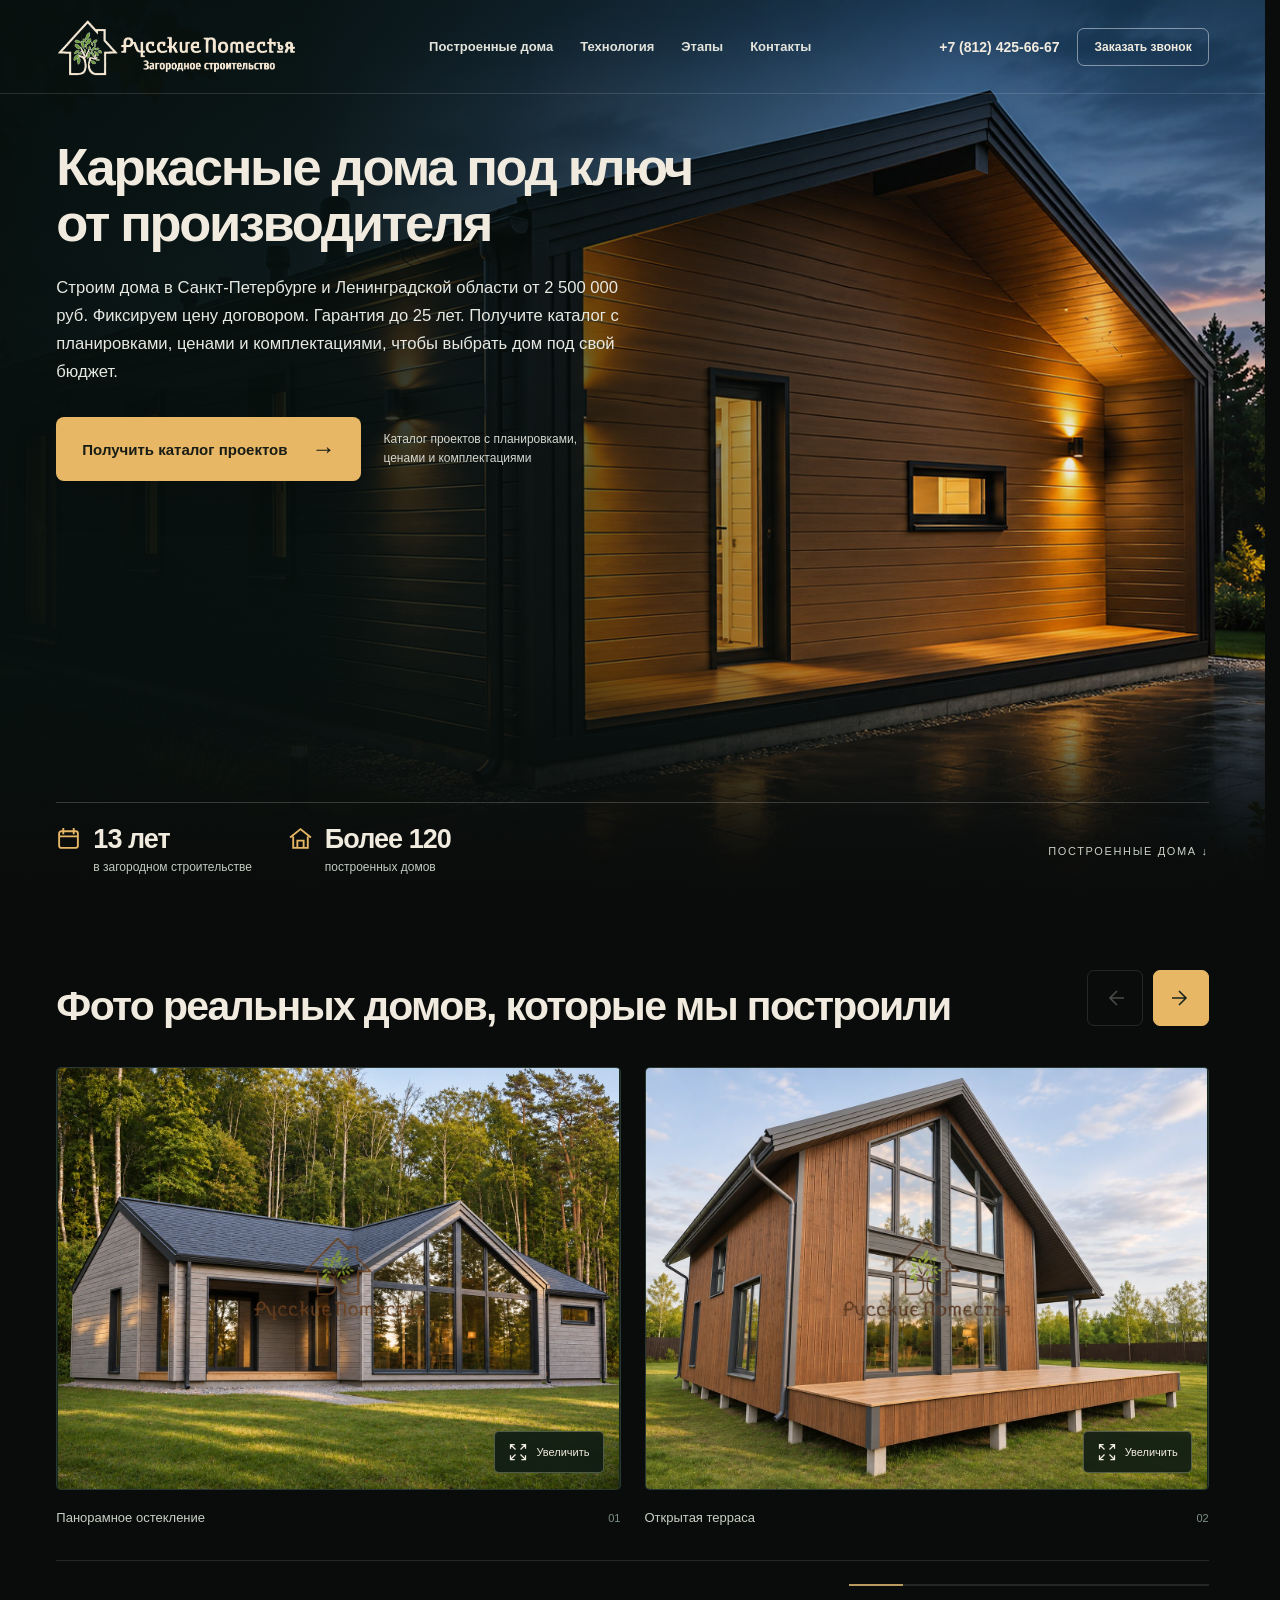
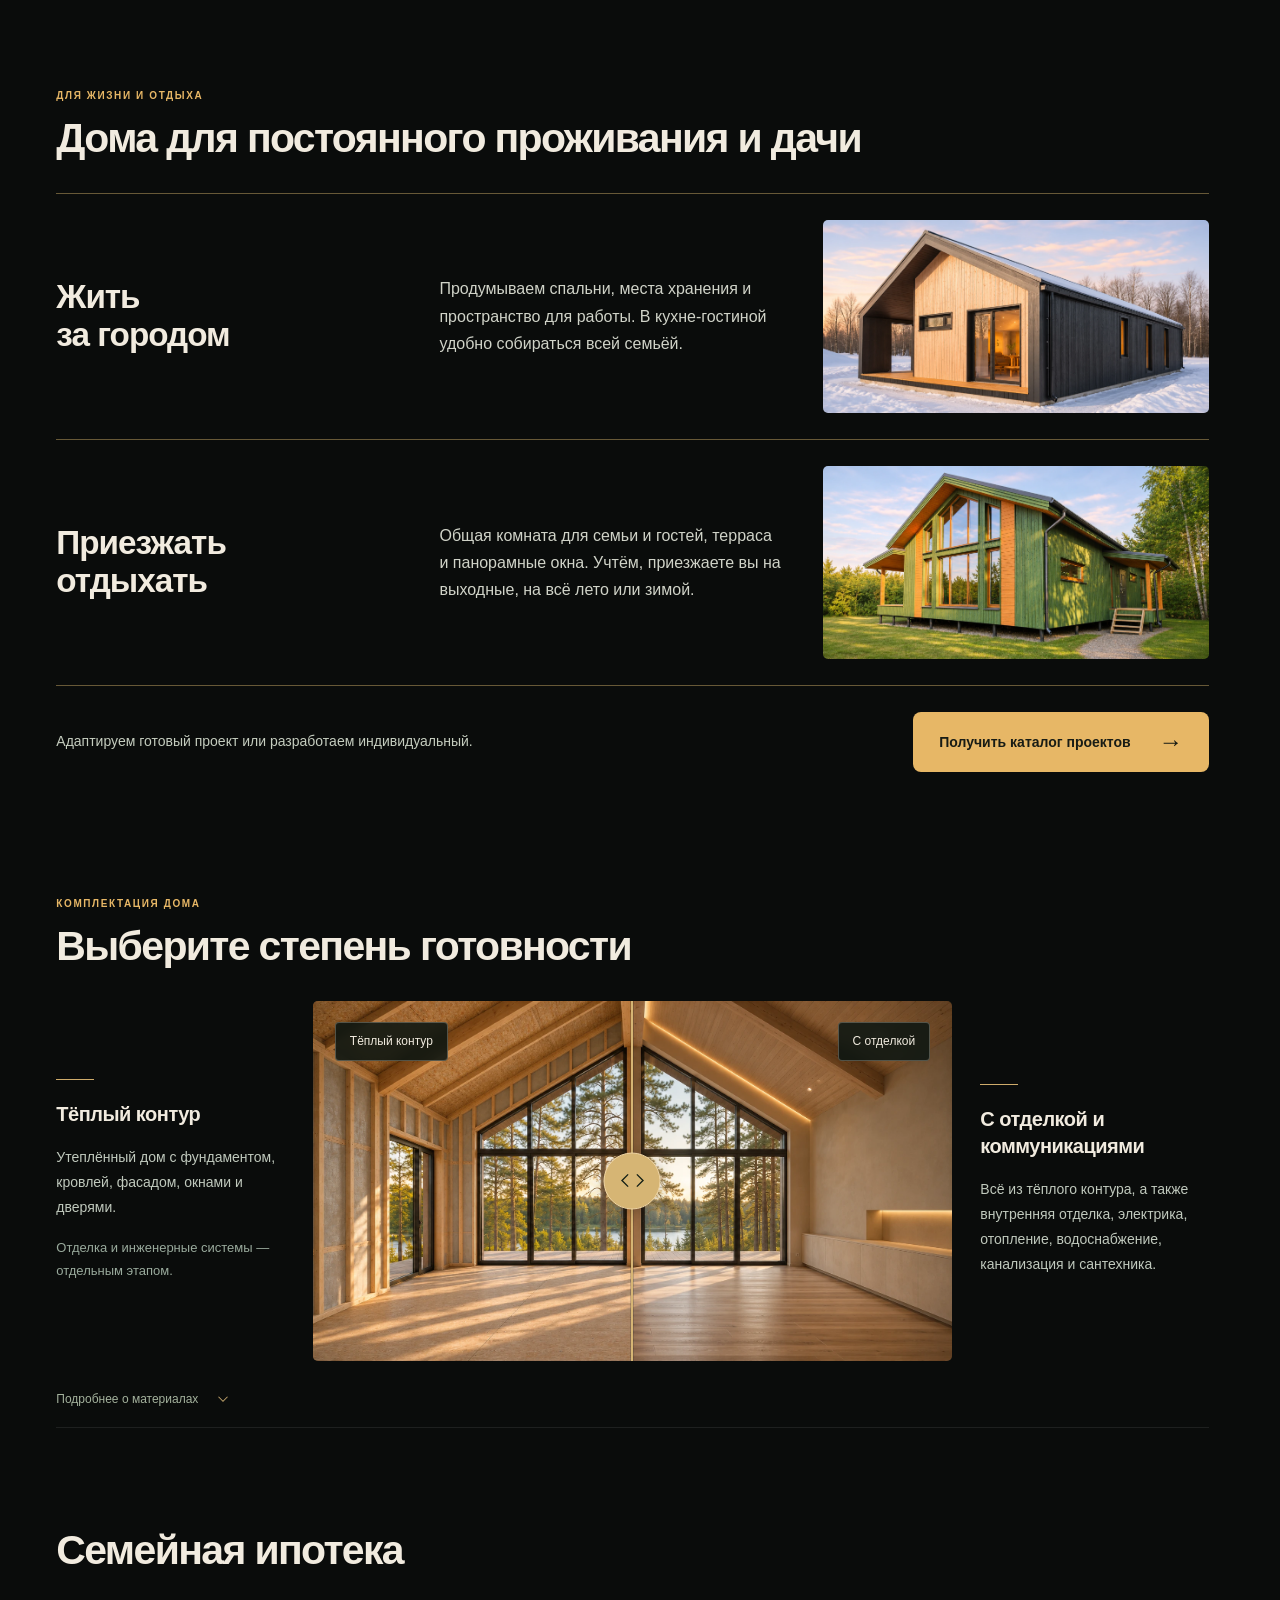
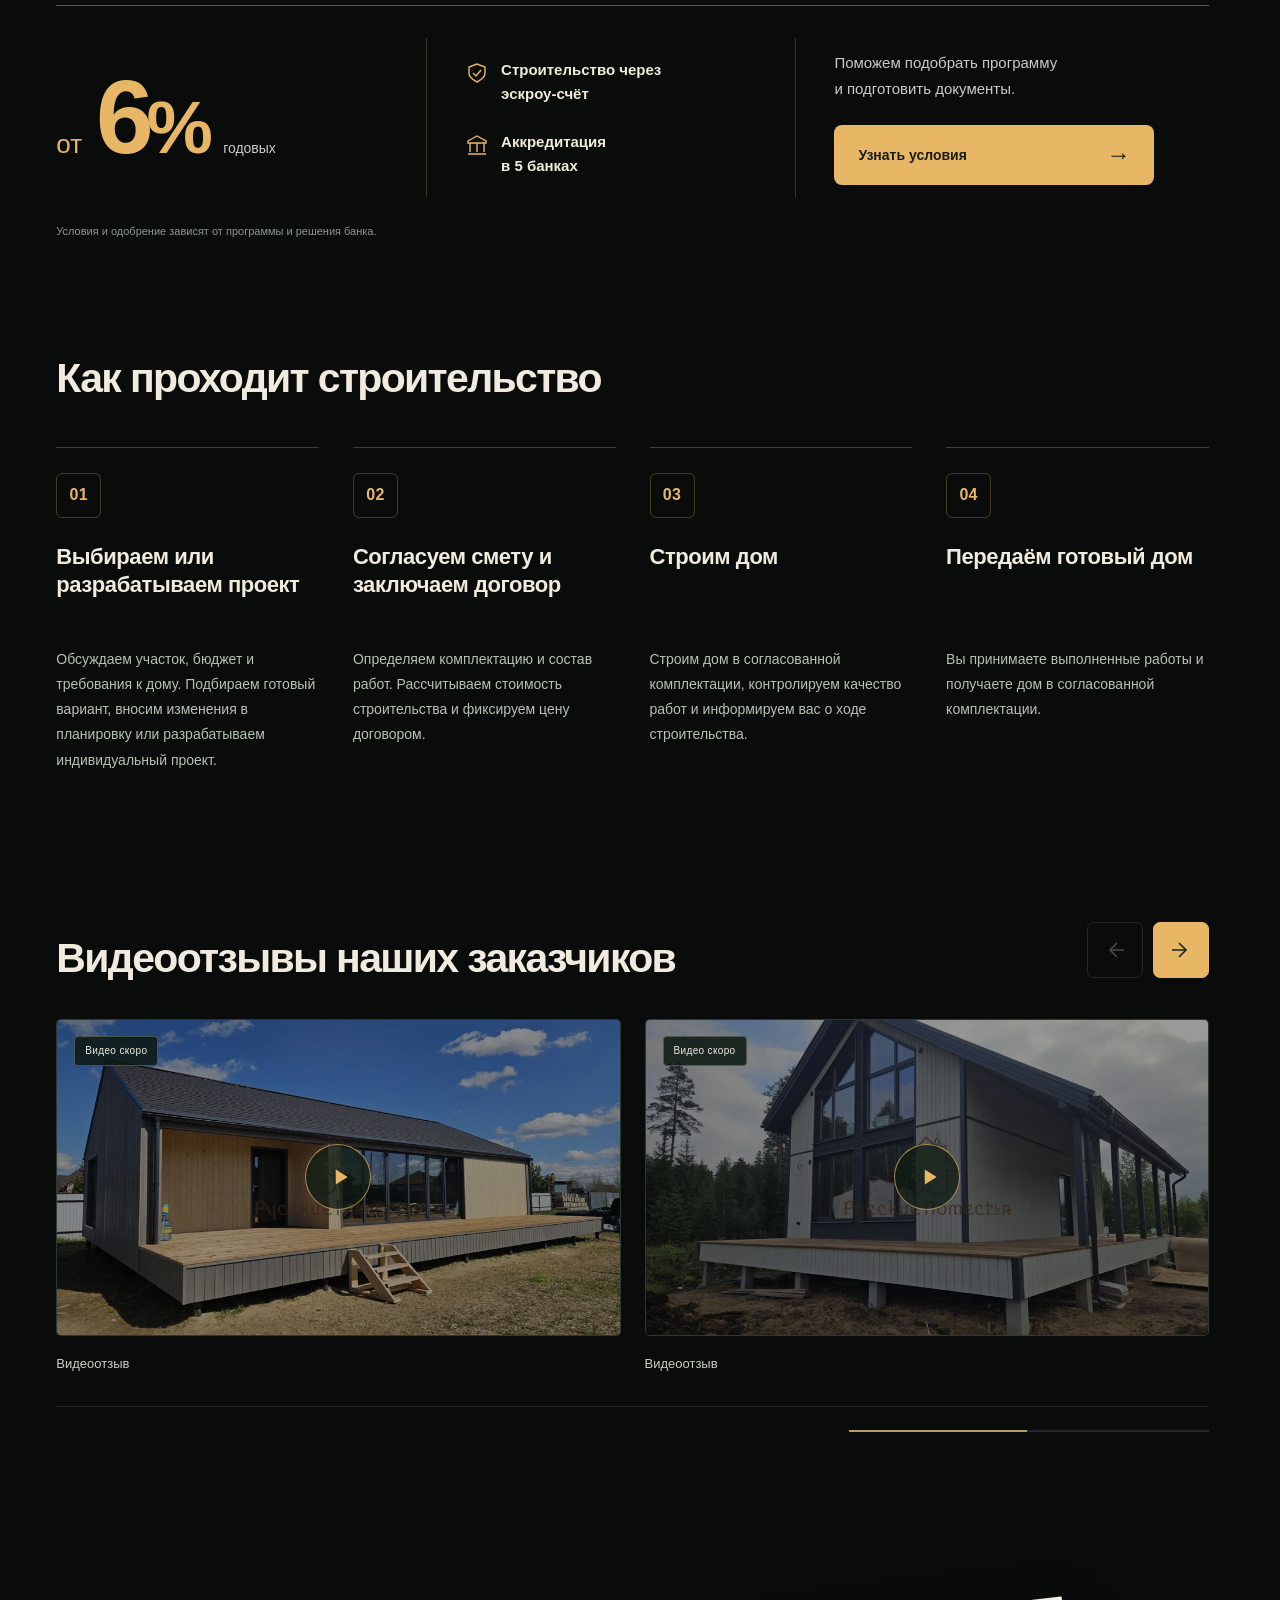
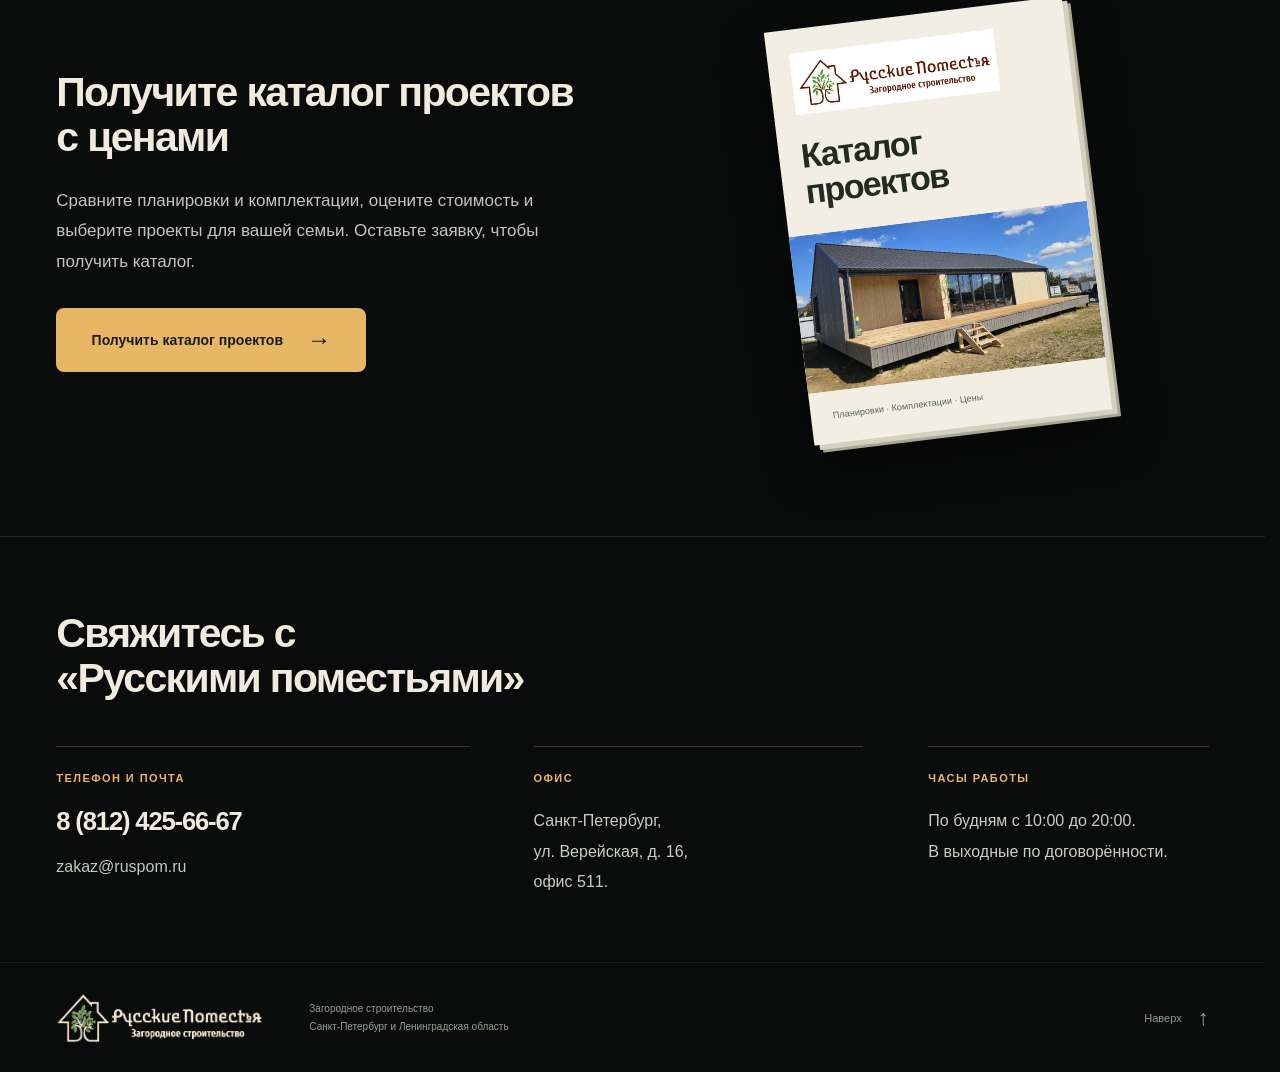
==== commit 08bb85ae: "Recompose mortgage section into three open columns" ====
--- a/index.html
+++ b/index.html
@@ -47,7 +47,17 @@
   <details class="readiness-details"><summary>Подробнее о материалах <svg viewBox="0 0 24 24" width="18" height="18" fill="none" stroke="currentColor" stroke-width="1.4" aria-hidden="true"><path d="m6 9 6 6 6-6"/></svg></summary><div><p>Каркас собираем из строганой доски камерной сушки. Применяем утепление, пароизоляцию и ветрозащитные мембраны, устанавливаем энергоэффективные стеклопакеты.</p><p>Тип фундамента, толщину утепления, кровельное покрытие и отделку определяем по проекту. Точный состав комплектации выбранного дома указан в каталоге.</p></div></details>
  </div>
 </section>
-<section class="mortgage" id="mortgage" aria-labelledby="mortgage-title"><div class="mortgage-container"><div class="mortgage-panel"><div class="mortgage-offer"><p class="mortgage-eyebrow">Свой дом — ближе</p><h2 class="section-title" id="mortgage-title">Семейная ипотека</h2><p class="mortgage-rate" aria-label="От 6 процентов годовых"><span class="rate-from">от</span><strong>6<span class="rate-percent">%</span></strong><span class="rate-period">годовых</span></p></div><div class="mortgage-details"><div class="mortgage-benefits"><p><svg viewBox="0 0 24 24" width="24" height="24" fill="none" stroke="currentColor" stroke-width="1.4" aria-hidden="true"><path d="M12 3 4 6v6c0 4 4 7 8 9 4-2 8-5 8-9V6l-8-3Z"/><path d="m8 12 3 3 5-6"/></svg><span>Строительство через<br>эскроу-счёт</span></p><p><svg viewBox="0 0 24 24" width="24" height="24" fill="none" stroke="currentColor" stroke-width="1.4" aria-hidden="true"><path d="m3 8 9-5 9 5v2H3V8ZM5 10v9m7-9v9m7-9v9M3 21h18"/></svg><span>Аккредитация<br>в 5 банках</span></p></div><p class="mortgage-description">Поможем подобрать программу<br>и подготовить документы.</p><a class="cta mortgage-cta" href="tel:+78124256667">Узнать условия <span class="arrow" aria-hidden="true">→</span></a></div></div><p class="mortgage-note">Условия и одобрение зависят от программы и решения банка.</p></div></section>
+<section class="mortgage" id="mortgage" aria-labelledby="mortgage-title">
+ <div class="mortgage-container">
+  <h2 class="section-title" id="mortgage-title">Семейная ипотека</h2>
+  <div class="mortgage-panel">
+   <div class="mortgage-offer"><p class="mortgage-rate" aria-label="От 6 процентов годовых"><span class="rate-from">от</span><strong>6<span class="rate-percent">%</span></strong><span class="rate-period">годовых</span></p></div>
+   <div class="mortgage-benefits"><p><svg viewBox="0 0 24 24" width="24" height="24" fill="none" stroke="currentColor" stroke-width="1.4" aria-hidden="true"><path d="M12 3 4 6v6c0 4 4 7 8 9 4-2 8-5 8-9V6l-8-3Z"/><path d="m8 12 3 3 5-6"/></svg><span>Строительство через<br>эскроу-счёт</span></p><p><svg viewBox="0 0 24 24" width="24" height="24" fill="none" stroke="currentColor" stroke-width="1.4" aria-hidden="true"><path d="m3 8 9-5 9 5v2H3V8ZM5 10v9m7-9v9m7-9v9M3 21h18"/></svg><span>Аккредитация<br>в 5 банках</span></p></div>
+   <div class="mortgage-details"><p class="mortgage-description">Поможем подобрать программу<br>и подготовить документы.</p><a class="cta mortgage-cta" href="tel:+78124256667">Узнать условия <span class="arrow" aria-hidden="true">→</span></a></div>
+  </div>
+  <p class="mortgage-note">Условия и одобрение зависят от программы и решения банка.</p>
+ </div>
+</section>
 
 <section class="stages content-section" id="stages" aria-labelledby="stages-title"><div class="section-container"><h2 class="section-title" id="stages-title">Как проходит строительство</h2><ol class="stages-list"><li><span class="stage-number" aria-hidden="true">01</span><div><h3>Выбираем или разрабатываем проект</h3><p>Обсуждаем участок, бюджет и требования к дому. Подбираем готовый вариант, вносим изменения в планировку или разрабатываем индивидуальный проект.</p></div></li><li><span class="stage-number" aria-hidden="true">02</span><div><h3>Согласуем смету и заключаем договор</h3><p>Определяем комплектацию и состав работ. Рассчитываем стоимость строительства и фиксируем цену договором.</p></div></li><li><span class="stage-number" aria-hidden="true">03</span><div><h3>Строим дом</h3><p>Строим дом в согласованной комплектации, контролируем качество работ и информируем вас о ходе строительства.</p></div></li><li><span class="stage-number" aria-hidden="true">04</span><div><h3>Передаём готовый дом</h3><p>Вы принимаете выполненные работы и получаете дом в согласованной комплектации.</p></div></li></ol></div></section>
 
--- a/assets/cinema.css
+++ b/assets/cinema.css
@@ -29,10 +29,10 @@
 .a::after{content:"";position:absolute;left:0;right:0;bottom:0;height:clamp(180px,26vh,280px);background:linear-gradient(180deg,rgba(10,12,11,0) 0%,rgba(10,12,11,.12) 25%,rgba(10,12,11,.58) 58%,rgba(10,12,11,.94) 84%,var(--charcoal) 100%);pointer-events:none;z-index:2}
 @media(max-width:780px){.a::after{height:clamp(150px,23svh,220px)}}
 /* Mortgage: a short financing offer in the established cinematic palette. */
-.mortgage{padding:30px 0 65px;background:var(--charcoal);color:var(--cream)}.mortgage-container{max-width:1740px;margin:0 auto;padding:0 clamp(25px,4.4vw,80px)}.mortgage-panel{display:grid;grid-template-columns:1fr 1fr;gap:70px;border:1px solid #d7b56d40;border-radius:8px;padding:45px 54px 43px;background:linear-gradient(110deg,#e7b76609,transparent 58%)}.mortgage-offer{min-width:0}.mortgage-eyebrow{font-size:11px;line-height:1.5;letter-spacing:.16em;text-transform:uppercase;font-weight:700;color:var(--gold);margin:0 0 16px}.mortgage-rate{display:flex;align-items:baseline;gap:17px;margin:12px 0 0;color:var(--gold);white-space:nowrap}.rate-from{font-size:29px;font-weight:500}.mortgage-rate strong{font-size:132px;line-height:1.12;letter-spacing:-.07em;font-weight:800}.rate-percent{font-size:.72em;letter-spacing:-.05em}.rate-period{font-size:14px;font-weight:500;color:#c7cdc6;letter-spacing:0;margin-left:5px}.mortgage-details{display:flex;flex-direction:column;align-items:flex-start;justify-content:center;gap:25px;min-width:0}.mortgage-benefits{display:flex;gap:34px;align-items:flex-start;width:100%}.mortgage-benefits p{display:flex;align-items:flex-start;gap:12px;font-size:15px;line-height:1.6;font-weight:600;margin:0}.mortgage-benefits svg{flex-shrink:0;color:#c6a665;margin-top:3px}.mortgage-description{font-size:15px;line-height:1.7;color:#c7cdc6;margin:0}.mortgage-cta{min-width:250px;min-height:56px;padding:16px 23px;font-size:14px;box-shadow:none}.mortgage-note{font-size:10px;line-height:1.7;color:#8b978e;margin:15px 0 0}.mortgage-note a{color:#b5bdae;white-space:nowrap;margin-left:8px;text-decoration:underline;text-decoration-color:#7c89715c;text-underline-offset:3px}.mortgage-note a:hover{color:var(--gold)}
-@media(max-width:1180px){.mortgage-panel{gap:35px;padding:38px}.mortgage-benefits{gap:22px}.mortgage-benefits p{gap:9px;font-size:13px}.mortgage-benefits svg{width:21px;height:21px}.mortgage-rate strong{font-size:116px}.mortgage-rate{gap:13px}.rate-period{font-size:12px}}
-@media(max-width:780px){.mortgage{padding:20px 0 42px}.mortgage-container{padding:0 20px}.mortgage-panel{grid-template-columns:1fr;gap:26px;padding:28px 24px;border-radius:7px}.mortgage-eyebrow{font-size:10px;letter-spacing:.12em;margin-bottom:13px}.mortgage-rate{gap:12px;margin-top:12px}.mortgage-rate strong{font-size:112px}.rate-from{font-size:24px}.rate-period{font-size:12px;margin-left:0}.mortgage-details{gap:23px;padding-top:24px;border-top:1px solid #c5aa702c;align-items:stretch}.mortgage-benefits{gap:20px}.mortgage-benefits p{flex:1;font-size:12px;gap:9px}.mortgage-benefits svg{width:20px;height:20px;margin-top:1px}.mortgage-description{font-size:13px;line-height:1.6}.mortgage-description br{display:none}.mortgage-cta{width:100%;min-width:0;min-height:56px;font-size:13px}.mortgage-note{font-size:9px;line-height:1.8;margin-top:12px}.mortgage-note a{display:inline-block;margin-left:0}}
-@media(max-width:380px){.mortgage-panel{padding:25px 20px}.mortgage-rate strong{font-size:100px}.mortgage-rate{gap:10px}.rate-from{font-size:22px}.rate-period{font-size:11px}.mortgage-benefits{flex-direction:column;gap:17px}.mortgage-benefits p{font-size:13px;align-items:center}.mortgage-benefits br{display:none}.mortgage-benefits svg{margin:0}}
+.mortgage{padding:30px 0 65px;background:var(--charcoal);color:var(--cream)}.mortgage-container{max-width:1740px;margin:0 auto;padding:0 clamp(25px,4.4vw,80px)}.mortgage h2{margin-bottom:32px}.mortgage-panel{display:grid;grid-template-columns:minmax(0,1fr) minmax(0,1fr) minmax(0,1.12fr);border-top:1px solid #c4a56580;padding:32px 0 0;align-items:stretch}.mortgage-panel>div{min-width:0;display:flex;flex-direction:column;justify-content:center}.mortgage-offer{padding-right:clamp(24px,3vw,52px)}.mortgage-rate{display:flex;align-items:baseline;gap:14px;margin:0;color:var(--gold);white-space:nowrap}.rate-from{font-size:26px;font-weight:500}.mortgage-rate strong{font-size:clamp(94px,8.1vw,132px);line-height:1;letter-spacing:-.07em;font-weight:800}.rate-percent{font-size:.72em;letter-spacing:-.05em}.rate-period{font-size:14px;font-weight:500;color:var(--muted);letter-spacing:0}.mortgage-benefits{gap:24px;border-left:1px solid #c4a56540;padding:12px clamp(24px,3vw,52px)}.mortgage-benefits p{display:flex;align-items:flex-start;gap:12px;font-size:15px;line-height:1.6;font-weight:600;margin:0}.mortgage-benefits svg{flex-shrink:0;color:var(--gold);margin-top:3px}.mortgage-details{gap:24px;align-items:flex-start;border-left:1px solid #c4a56540;padding:12px 0 12px clamp(24px,3vw,52px)}.mortgage-description{font-size:15px;line-height:1.7;color:var(--muted);margin:0}.mortgage-cta{width:100%;max-width:320px;min-width:0;min-height:58px;padding:18px 24px;font-size:14px;box-shadow:none;justify-content:space-between}.mortgage-note{font-size:11px;line-height:1.7;color:#8b978e;margin:25px 0 0}
+@media(max-width:1180px){.mortgage-rate{gap:10px;flex-wrap:wrap;row-gap:9px}.rate-from{font-size:23px}.rate-period{flex-basis:100%;font-size:13px}.mortgage-benefits p{font-size:14px}.mortgage-description{font-size:14px}.mortgage-description br{display:none}.mortgage-cta{padding:17px 20px;font-size:13px;gap:16px}}
+@media(max-width:780px){.mortgage{padding:24px 0 42px}.mortgage h2{margin-bottom:24px}.mortgage-panel{grid-template-columns:1fr;padding-top:24px}.mortgage-offer{padding:0 0 24px}.mortgage-rate{flex-wrap:nowrap;gap:13px}.mortgage-rate strong{font-size:104px}.rate-from{font-size:24px}.rate-period{flex-basis:auto;font-size:13px}.mortgage-benefits{border-left:0;border-top:1px solid #c4a56540;padding:24px 0;gap:20px}.mortgage-benefits p{font-size:15px}.mortgage-details{border-left:0;border-top:1px solid #c4a56540;padding:24px 0 0;gap:20px}.mortgage-description{font-size:15px;max-width:350px}.mortgage-cta{max-width:390px;font-size:14px}.mortgage-note{margin-top:22px;font-size:10px}}
+@media(max-width:380px){.mortgage-rate strong{font-size:96px}.mortgage-rate{gap:11px}.rate-from{font-size:22px}.rate-period{font-size:12px}}
 /* Remaining sections continue the same near-black surface, warm type and gold accents. */
 .content-section{background:var(--charcoal);color:var(--cream);padding:84px 0}.section-container{max-width:1740px;margin:0 auto;padding:0 clamp(25px,4.4vw,80px)}.section-intro{display:grid;grid-template-columns:1.2fr 1fr;align-items:end;gap:65px;margin-bottom:42px}.section-intro h2{max-width:780px}.section-intro>p{font-size:16px;line-height:1.75;color:#bfc8bd;margin:0;max-width:550px}.projects{padding-top:52px}.projects-layout{display:grid;grid-template-columns:1.1fr 1fr;gap:62px;align-items:stretch}.project-visual{margin:0;min-width:0;min-height:450px;border-radius:5px;overflow:hidden;background:#17231c;position:relative}.project-visual img{width:100%;height:100%;position:absolute;inset:0;object-fit:cover;object-position:50% 54%}.project-options{display:flex;flex-direction:column;justify-content:center;gap:30px;padding:6px 0}.project-option{padding-top:20px;border-top:1px solid #d6b26b44}.project-option h3{font-size:25px;line-height:1.25;letter-spacing:-.025em;margin:0 0 13px;font-weight:700}.project-option p{font-size:15px;line-height:1.8;color:#c0c9bf;margin:0;max-width:580px}.project-catalogue{margin-top:0}.project-catalogue>p{font-size:13px;line-height:1.7;color:#9baea0;margin:0 0 22px;max-width:470px}.project-catalogue .cta{font-size:14px;padding:18px 25px;min-height:58px;box-shadow:none}.tech{padding-top:64px}.packages-grid{display:grid;grid-template-columns:1fr 1fr;gap:25px}.package-card{border:1px solid #6e7b654a;border-radius:6px;padding:34px 38px 32px;background:#dce5c702;display:flex;flex-direction:column;gap:21px}.package-complete{border-color:#d4ad654d;background:#e7b76606}.package-card h3{font-size:29px;line-height:1.2;letter-spacing:-.035em;margin:0;min-height:70px;max-width:420px;font-weight:700}.package-card h3::after{content:'';display:block;width:42px;height:2px;background:#d8b168;margin-top:20px}.package-composition{font-size:16px;line-height:1.8;color:#d7ddd0;margin:0}.package-for{font-size:14px;line-height:1.8;color:#9eafa2;margin:auto 0 0;padding-top:3px}.materials-layout{display:grid;grid-template-columns:1fr 1.6fr;gap:60px;padding:35px 0 0;border-top:1px solid #ffffff18;margin-top:35px}.materials-layout h3{font-size:23px;line-height:1.3;letter-spacing:-.025em;max-width:240px;font-weight:700;margin:0}.materials-layout p{font-size:15px;line-height:1.8;color:#c0cabe;margin:0}.materials-layout .material-note{font-size:13px;line-height:1.8;color:#96aa9b;margin-top:17px}.stages{padding-top:50px}.stages h2{max-width:750px}.stages-list{display:grid;grid-template-columns:repeat(4,minmax(0,1fr));gap:34px;padding:0;margin:46px 0 0;list-style:none}.stages-list li{min-width:0;border-top:1px solid #b79b5f57;padding-top:25px}.stage-number{display:flex;align-items:center;justify-content:center;width:45px;height:45px;border:1px solid #b79b5f57;border-radius:6px;color:var(--gold);font-size:16px;font-weight:600;letter-spacing:.02em;margin-bottom:25px}.stages-list h3{font-size:22px;line-height:1.3;letter-spacing:-.02em;min-height:86px;margin:0 0 18px;font-weight:700}.stages-list p{font-size:14px;line-height:1.8;color:#b6c2b5;margin:0}.reviews{padding-top:65px}.reviews .works-heading h2{max-width:760px}.video-track{scroll-snap-type:x mandatory}.video-poster{position:relative;display:block;width:100%;aspect-ratio:16/9;padding:0;border:1px solid #ffffff1a;border-radius:5px;overflow:hidden;background:#142219;color:var(--cream);cursor:pointer}.video-poster>img{width:100%;height:100%;object-fit:cover;filter:brightness(.6);display:block;pointer-events:none;transition:filter .3s}.video-poster:hover>img{filter:brightness(.75)}.video-play{display:grid;place-items:center;position:absolute;top:50%;left:50%;transform:translate(-50%,-50%);width:66px;height:66px;border:1px solid #e7b766b3;border-radius:50%;background:#111c15c2;color:var(--gold);pointer-events:none}.video-play svg{margin-left:2px}.video-soon{position:absolute;top:16px;left:17px;color:#f1ebdf;font-size:10px;line-height:1.4;letter-spacing:.035em;padding:7px 10px;border:1px solid #c8d1b74a;border-radius:4px;background:#0d1913d9;pointer-events:none}.video-soon[hidden]{display:none}.video-gallery-bottom{display:flex;justify-content:flex-end;border-top:1px solid #ffffff1c;padding-top:23px;margin-top:32px}.video-progress{height:2px;width:360px;max-width:100%;background:#ffffff1c;overflow:hidden}.video-progress>span{display:block;height:100%;width:50%;background:#b99b62;transition:width .15s}.catalogue{padding:80px 0 90px}.catalogue-layout{display:grid;grid-template-columns:1fr 1fr;gap:70px;align-items:center}.catalogue-copy h2{max-width:620px}.catalogue-copy>p{font-size:17px;line-height:1.8;max-width:550px;color:#bec8bd;margin:26px 0 30px}.catalogue-copy .cta{font-size:14px;min-width:310px;min-height:62px;box-shadow:none}.catalogue-art{min-height:450px;display:flex;align-items:center;justify-content:center;position:relative}.catalogue-book{width:300px;background:#f2eee3;color:#222b22;transform:rotate(-7deg);box-shadow:5px 5px 0 #d6d0c0,8px 8px 0 #a9a694,0 22px 48px #0008;position:relative;padding:24px 22px 20px;border-radius:1px;isolation:isolate}.catalogue-brand{width:206px;height:auto;display:block;background:#fff;margin-bottom:24px;padding:5px}.book-title{font-size:34px;line-height:1.05;letter-spacing:-.045em;font-weight:800;margin:0 0 25px}.book-photo{height:158px;margin:0 -22px 18px;overflow:hidden}.book-photo img{display:block;width:100%;height:100%;object-fit:cover;object-position:50% 60%}.book-caption{font-size:9px;line-height:1.5;letter-spacing:.01em;color:#56614f}.contacts{padding:74px 0 65px;border-top:1px solid #ffffff1a}.contacts h2{max-width:900px}.contacts-grid{display:grid;grid-template-columns:1.25fr 1fr .85fr;gap:65px;margin-top:45px}.contact-item{border-top:1px solid #d6b26b44;padding-top:23px;min-width:0}.contact-item h3{font-size:11px;line-height:1.5;font-weight:600;letter-spacing:.13em;text-transform:uppercase;color:var(--gold);margin:0 0 20px}.contact-phone{display:block;width:max-content;max-width:100%;font-size:clamp(22px,2vw,32px);line-height:1.2;letter-spacing:-.045em;font-weight:700;white-space:nowrap}.contact-email{display:block;width:max-content;font-size:16px;line-height:1.5;color:#c0c9bc;margin-top:18px}.contact-item address,.contact-item>p{font-size:16px;line-height:1.9;color:#c6cfc0;font-style:normal;margin:0}.contact-phone:hover,.contact-email:hover{color:var(--gold)}.site-footer{background:var(--charcoal);border-top:1px solid #ffffff12;padding:27px 0;color:#8fa291}.footer-inner{display:flex;align-items:center;gap:45px}.footer-brand{display:block;line-height:0;flex-shrink:0}.footer-brand img{display:block;width:208px;height:auto}.footer-inner>span{font-size:10px;line-height:1.8}.back-top{margin-left:auto;display:flex;align-items:center;gap:16px;font-size:11px}.back-top>span{font-size:22px}.back-top:hover{color:var(--gold)}.video-viewer{margin:auto;border:1px solid #65583c;padding:0;background:#090e0b;color:var(--cream);width:min(1100px,calc(100vw - 40px));max-width:none;max-height:calc(100dvh - 30px);overflow:auto;border-radius:6px}.video-viewer::backdrop{background:#020604ed}.video-viewer-header{display:flex;justify-content:space-between;align-items:center;gap:20px;padding:15px 18px}.video-viewer-title{font-size:14px;line-height:1.5;margin:0}.video-player{aspect-ratio:16/9;background:#000;line-height:0;max-height:calc(100dvh - 110px)}.video-player iframe{width:100%;height:100%;border:0;display:block}
 @media(max-width:1180px){.section-intro{gap:40px}.projects-layout{gap:40px}.project-visual{min-height:470px}.project-option h3{font-size:23px}.project-option p{font-size:14px}.package-card{padding:30px}.package-card h3{font-size:26px;min-height:80px}.package-composition{font-size:15px}.materials-layout{gap:40px}.stages-list{gap:25px}.stages-list h3{font-size:20px;min-height:104px}.stages-list p{font-size:13px}.catalogue-layout{gap:40px}.contacts-grid{gap:35px}.contact-item address,.contact-item>p{font-size:14px}.contact-email{font-size:14px}.catalogue-book{width:280px}.catalogue-brand{width:195px}.book-title{font-size:32px}}
